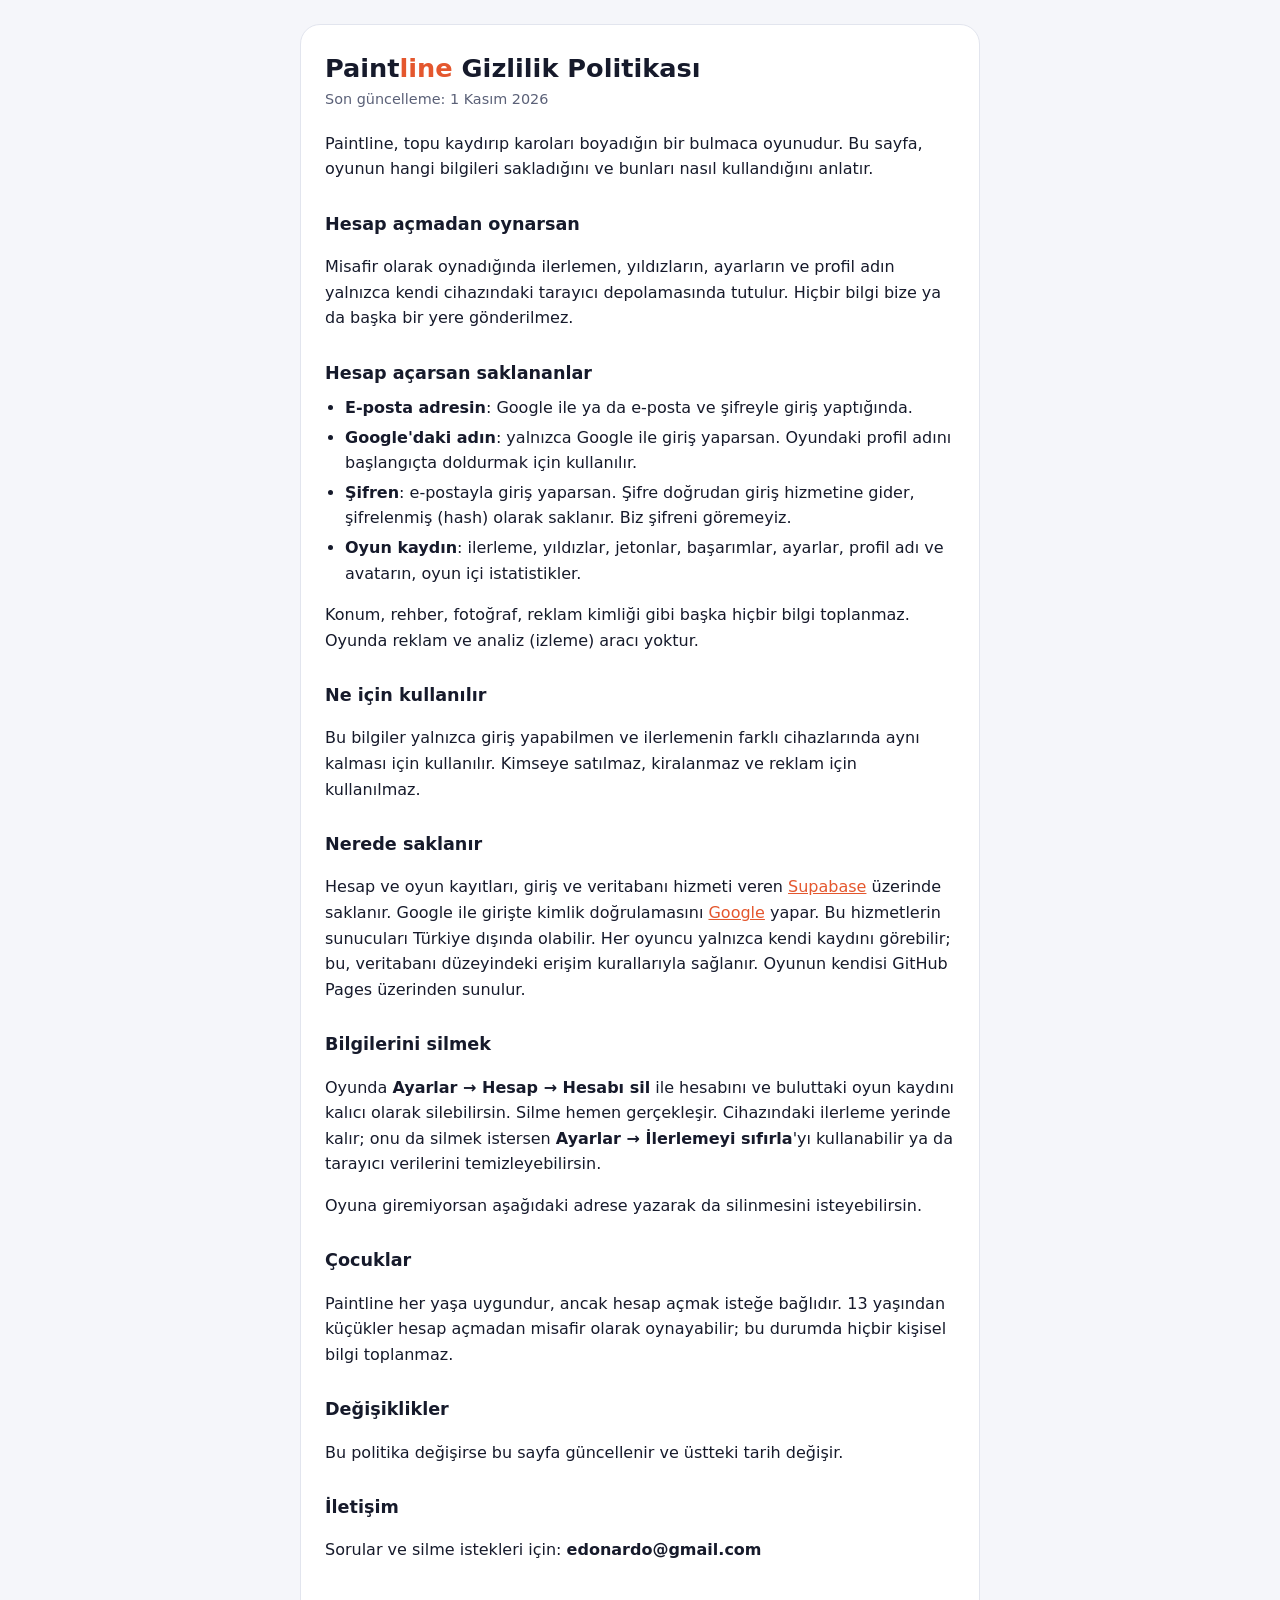
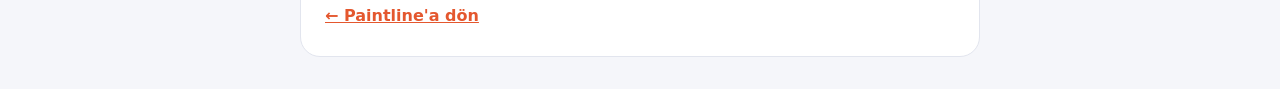
==== gizlilik.html @ ef6d8a7d "Gizlilik politikası" ====
<!doctype html>
<html lang="tr">
<head>
<meta charset="utf-8">
<meta name="viewport" content="width=device-width, initial-scale=1, viewport-fit=cover">
<title>Paintline Gizlilik Politikası</title>
<link rel="icon" type="image/png" href="icons/icon-192.png">
<style>
  :root { --bg: #F5F6FA; --card: #FFFFFF; --ink: #161A2B; --muted: #5B6178; --line: #E2E5EE; --accent: #E4572E; color-scheme: light; }
  @media (prefers-color-scheme: dark) { :root { --bg: #0A0C15; --card: #151A2D; --ink: #ECEEF7; --muted: #9AA0BA; --line: #262C45; --accent: #FF8A5B; color-scheme: dark; } }
  html { background: var(--bg); }
  body { margin: 0; background: var(--bg); color: var(--ink); font: 16px/1.6 system-ui, -apple-system, "Segoe UI", Roboto, sans-serif;
    padding-block: max(24px, env(safe-area-inset-top, 0px)) max(32px, env(safe-area-inset-bottom, 0px));
    padding-left: max(16px, env(safe-area-inset-left, 0px)); padding-right: max(16px, env(safe-area-inset-right, 0px)); }
  main { max-width: 680px; margin: 0 auto; background: var(--card); border: 1px solid var(--line); border-radius: 20px; padding: 28px 24px; box-sizing: border-box; }
  h1 { margin: 0 0 4px; font-size: 1.6rem; line-height: 1.2; text-wrap: balance; }
  h1 span { color: var(--accent); }
  .date { margin: 0 0 20px; color: var(--muted); font-size: .9rem; }
  h2 { margin: 28px 0 8px; font-size: 1.1rem; }
  p, li { color: var(--ink); }
  ul { padding-left: 20px; margin: 8px 0; }
  li { margin: 4px 0; }
  .muted { color: var(--muted); }
  a { color: var(--accent); }
  .back { display: inline-block; margin-top: 24px; font-weight: 600; }
</style>
</head>
<body>
<main>
  <h1>Paint<span>line</span> Gizlilik Politikası</h1>
  <p class="date">Son güncelleme: 1 Kasım 2026</p>

  <p>Paintline, topu kaydırıp karoları boyadığın bir bulmaca oyunudur. Bu sayfa, oyunun hangi bilgileri sakladığını ve bunları nasıl kullandığını anlatır.</p>

  <h2>Hesap açmadan oynarsan</h2>
  <p>Misafir olarak oynadığında ilerlemen, yıldızların, ayarların ve profil adın yalnızca kendi cihazındaki tarayıcı depolamasında tutulur. Hiçbir bilgi bize ya da başka bir yere gönderilmez.</p>

  <h2>Hesap açarsan saklananlar</h2>
  <ul>
    <li><b>E-posta adresin</b>: Google ile ya da e-posta ve şifreyle giriş yaptığında.</li>
    <li><b>Google'daki adın</b>: yalnızca Google ile giriş yaparsan. Oyundaki profil adını başlangıçta doldurmak için kullanılır.</li>
    <li><b>Şifren</b>: e-postayla giriş yaparsan. Şifre doğrudan giriş hizmetine gider, şifrelenmiş (hash) olarak saklanır. Biz şifreni göremeyiz.</li>
    <li><b>Oyun kaydın</b>: ilerleme, yıldızlar, jetonlar, başarımlar, ayarlar, profil adı ve avatarın, oyun içi istatistikler.</li>
  </ul>
  <p>Konum, rehber, fotoğraf, reklam kimliği gibi başka hiçbir bilgi toplanmaz. Oyunda reklam ve analiz (izleme) aracı yoktur.</p>

  <h2>Ne için kullanılır</h2>
  <p>Bu bilgiler yalnızca giriş yapabilmen ve ilerlemenin farklı cihazlarında aynı kalması için kullanılır. Kimseye satılmaz, kiralanmaz ve reklam için kullanılmaz.</p>

  <h2>Nerede saklanır</h2>
  <p>Hesap ve oyun kayıtları, giriş ve veritabanı hizmeti veren <a href="https://supabase.com/privacy" rel="noopener">Supabase</a> üzerinde saklanır. Google ile girişte kimlik doğrulamasını <a href="https://policies.google.com/privacy" rel="noopener">Google</a> yapar. Bu hizmetlerin sunucuları Türkiye dışında olabilir. Her oyuncu yalnızca kendi kaydını görebilir; bu, veritabanı düzeyindeki erişim kurallarıyla sağlanır. Oyunun kendisi GitHub Pages üzerinden sunulur.</p>

  <h2>Bilgilerini silmek</h2>
  <p>Oyunda <b>Ayarlar → Hesap → Hesabı sil</b> ile hesabını ve buluttaki oyun kaydını kalıcı olarak silebilirsin. Silme hemen gerçekleşir. Cihazındaki ilerleme yerinde kalır; onu da silmek istersen <b>Ayarlar → İlerlemeyi sıfırla</b>'yı kullanabilir ya da tarayıcı verilerini temizleyebilirsin.</p>
  <p>Oyuna giremiyorsan aşağıdaki adrese yazarak da silinmesini isteyebilirsin.</p>

  <h2>Çocuklar</h2>
  <p>Paintline her yaşa uygundur, ancak hesap açmak isteğe bağlıdır. 13 yaşından küçükler hesap açmadan misafir olarak oynayabilir; bu durumda hiçbir kişisel bilgi toplanmaz.</p>

  <h2>Değişiklikler</h2>
  <p>Bu politika değişirse bu sayfa güncellenir ve üstteki tarih değişir.</p>

  <h2>İletişim</h2>
  <p>Sorular ve silme istekleri için: <b>edonardo@gmail.com</b></p>

  <a class="back" href="./">← Paintline'a dön</a>
</main>
</body>
</html>
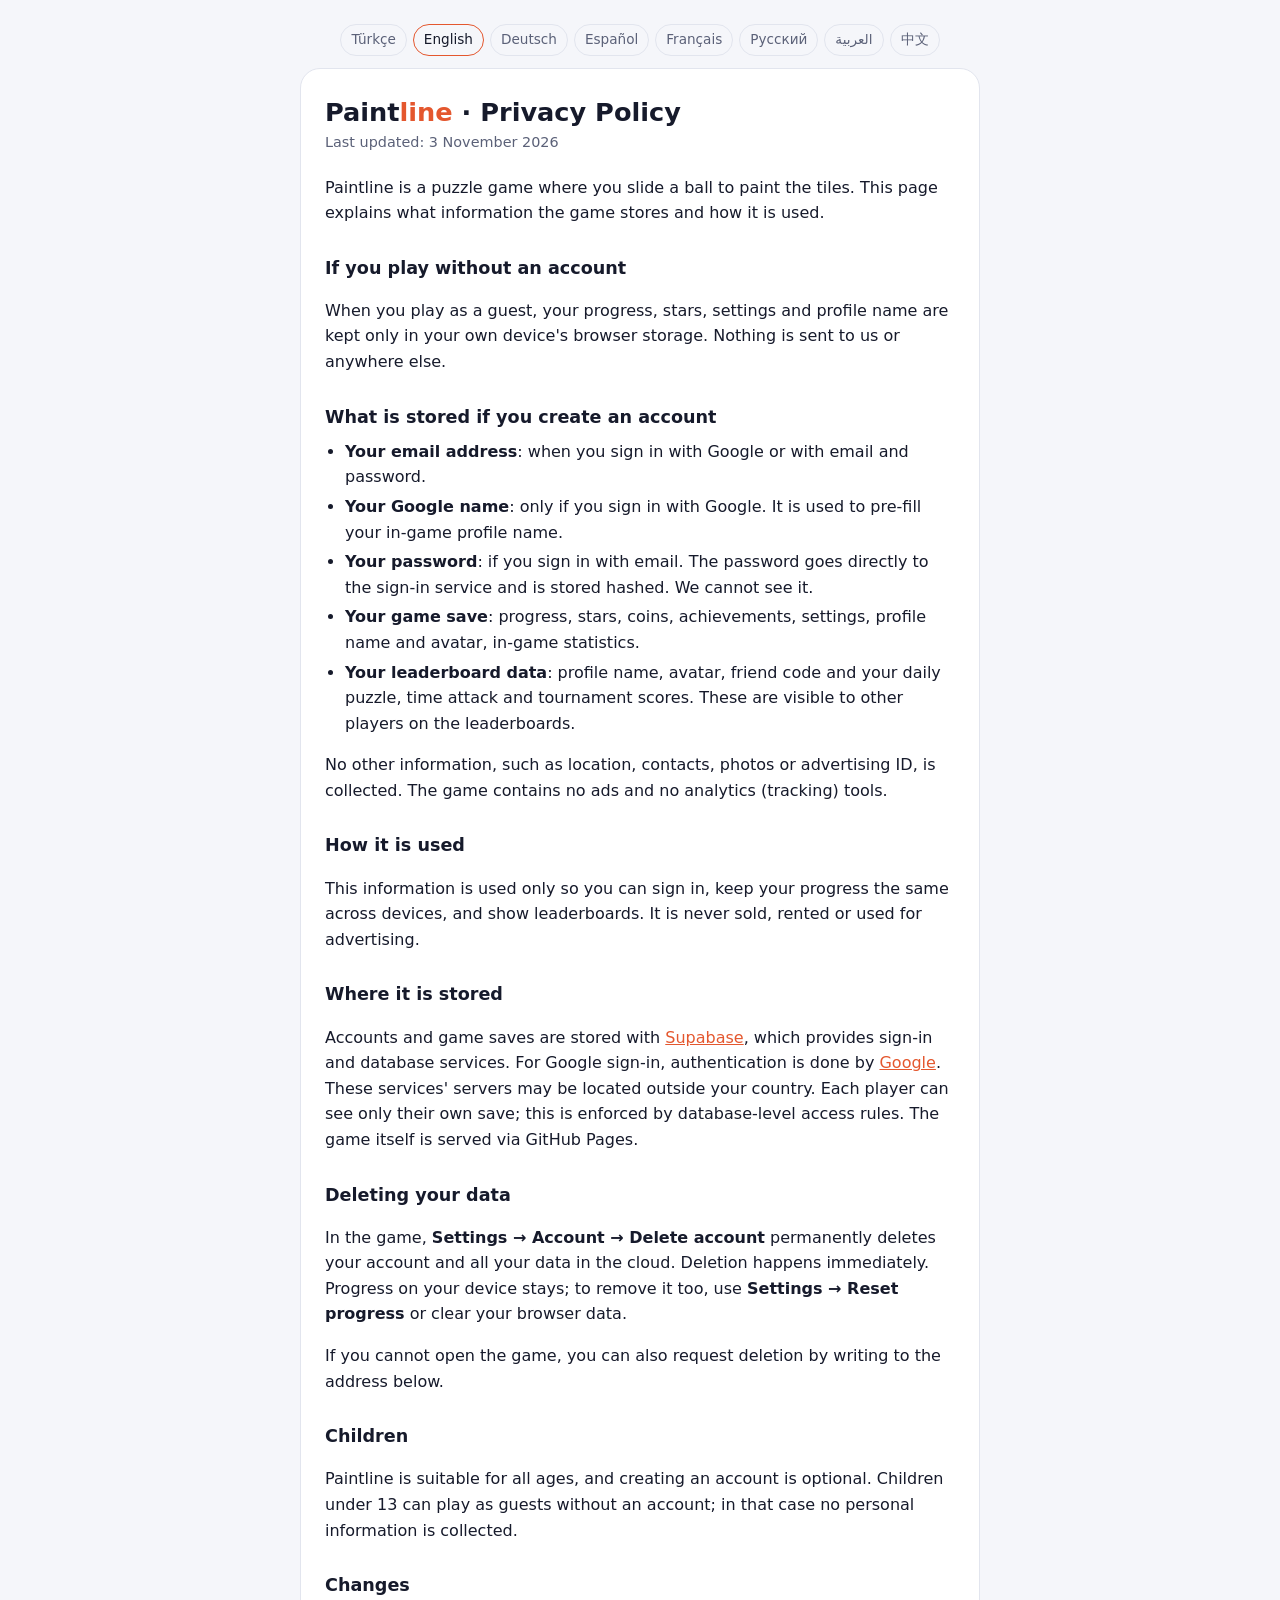
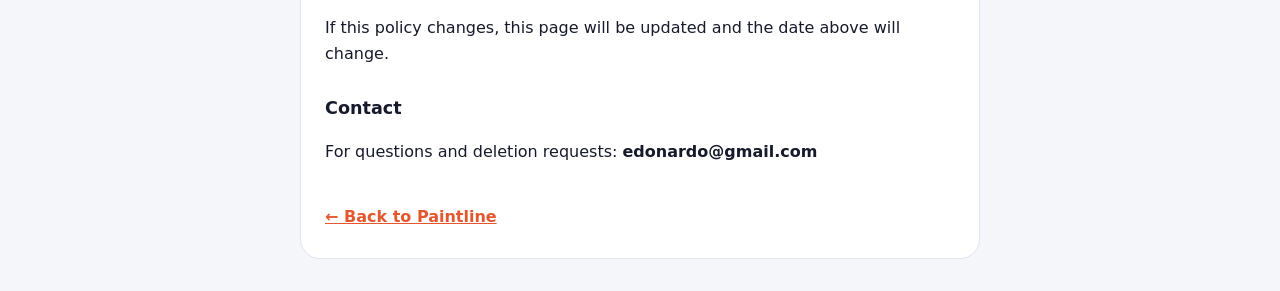
==== commit a6ed4dff: "Gizlilik ve destek sayfaları 8 dilde" ====
--- a/gizlilik.html
+++ b/gizlilik.html
@@ -1,69 +1,59 @@
 <!doctype html>
-<html lang="tr">
+<html lang="en">
 <head>
 <meta charset="utf-8">
 <meta name="viewport" content="width=device-width, initial-scale=1, viewport-fit=cover">
-<title>Paintline Gizlilik Politikası</title>
+<title>Paintline · Privacy</title>
 <link rel="icon" type="image/png" href="icons/icon-192.png">
 <style>
   :root { --bg: #F5F6FA; --card: #FFFFFF; --ink: #161A2B; --muted: #5B6178; --line: #E2E5EE; --accent: #E4572E; color-scheme: light; }
   @media (prefers-color-scheme: dark) { :root { --bg: #0A0C15; --card: #151A2D; --ink: #ECEEF7; --muted: #9AA0BA; --line: #262C45; --accent: #FF8A5B; color-scheme: dark; } }
   html { background: var(--bg); }
-  body { margin: 0; background: var(--bg); color: var(--ink); font: 16px/1.6 system-ui, -apple-system, "Segoe UI", Roboto, sans-serif;
+  body { margin: 0; background: var(--bg); color: var(--ink); font: 16px/1.6 system-ui, -apple-system, "Segoe UI", Roboto, "Microsoft YaHei", sans-serif;
     padding-block: max(24px, env(safe-area-inset-top, 0px)) max(32px, env(safe-area-inset-bottom, 0px));
     padding-left: max(16px, env(safe-area-inset-left, 0px)); padding-right: max(16px, env(safe-area-inset-right, 0px)); }
   main { max-width: 680px; margin: 0 auto; background: var(--card); border: 1px solid var(--line); border-radius: 20px; padding: 28px 24px; box-sizing: border-box; }
+  nav { max-width: 680px; margin: 0 auto 12px; display: flex; flex-wrap: wrap; gap: 6px; justify-content: center; }
+  nav a { padding: 4px 10px; border-radius: 999px; border: 1px solid var(--line); color: var(--muted); text-decoration: none; font-size: .85rem; }
+  nav a[aria-current] { color: var(--ink); border-color: var(--accent); }
+  section[lang] { display: none; } section.on { display: block; }
   h1 { margin: 0 0 4px; font-size: 1.6rem; line-height: 1.2; text-wrap: balance; }
   h1 span { color: var(--accent); }
   .date { margin: 0 0 20px; color: var(--muted); font-size: .9rem; }
   h2 { margin: 28px 0 8px; font-size: 1.1rem; }
-  p, li { color: var(--ink); }
-  ul { padding-left: 20px; margin: 8px 0; }
+  ul { padding-inline-start: 20px; margin: 8px 0; }
   li { margin: 4px 0; }
-  .muted { color: var(--muted); }
   a { color: var(--accent); }
+  .mail { font-weight: 700; }
   .back { display: inline-block; margin-top: 24px; font-weight: 600; }
 </style>
 </head>
 <body>
+<nav><a href="gizlilik.html?lang=tr" hreflang="tr" lang="tr">Türkçe</a><a href="gizlilik.html?lang=en" hreflang="en" lang="en">English</a><a href="gizlilik.html?lang=de" hreflang="de" lang="de">Deutsch</a><a href="gizlilik.html?lang=es" hreflang="es" lang="es">Español</a><a href="gizlilik.html?lang=fr" hreflang="fr" lang="fr">Français</a><a href="gizlilik.html?lang=ru" hreflang="ru" lang="ru">Русский</a><a href="gizlilik.html?lang=ar" hreflang="ar" lang="ar">العربية</a><a href="gizlilik.html?lang=zh" hreflang="zh" lang="zh">中文</a></nav>
 <main>
-  <h1>Paint<span>line</span> Gizlilik Politikası</h1>
-  <p class="date">Son güncelleme: 1 Kasım 2026</p>
-
-  <p>Paintline, topu kaydırıp karoları boyadığın bir bulmaca oyunudur. Bu sayfa, oyunun hangi bilgileri sakladığını ve bunları nasıl kullandığını anlatır.</p>
-
-  <h2>Hesap açmadan oynarsan</h2>
-  <p>Misafir olarak oynadığında ilerlemen, yıldızların, ayarların ve profil adın yalnızca kendi cihazındaki tarayıcı depolamasında tutulur. Hiçbir bilgi bize ya da başka bir yere gönderilmez.</p>
-
-  <h2>Hesap açarsan saklananlar</h2>
-  <ul>
-    <li><b>E-posta adresin</b>: Google ile ya da e-posta ve şifreyle giriş yaptığında.</li>
-    <li><b>Google'daki adın</b>: yalnızca Google ile giriş yaparsan. Oyundaki profil adını başlangıçta doldurmak için kullanılır.</li>
-    <li><b>Şifren</b>: e-postayla giriş yaparsan. Şifre doğrudan giriş hizmetine gider, şifrelenmiş (hash) olarak saklanır. Biz şifreni göremeyiz.</li>
-    <li><b>Oyun kaydın</b>: ilerleme, yıldızlar, jetonlar, başarımlar, ayarlar, profil adı ve avatarın, oyun içi istatistikler.</li>
-  </ul>
-  <p>Konum, rehber, fotoğraf, reklam kimliği gibi başka hiçbir bilgi toplanmaz. Oyunda reklam ve analiz (izleme) aracı yoktur.</p>
-
-  <h2>Ne için kullanılır</h2>
-  <p>Bu bilgiler yalnızca giriş yapabilmen ve ilerlemenin farklı cihazlarında aynı kalması için kullanılır. Kimseye satılmaz, kiralanmaz ve reklam için kullanılmaz.</p>
-
-  <h2>Nerede saklanır</h2>
-  <p>Hesap ve oyun kayıtları, giriş ve veritabanı hizmeti veren <a href="https://supabase.com/privacy" rel="noopener">Supabase</a> üzerinde saklanır. Google ile girişte kimlik doğrulamasını <a href="https://policies.google.com/privacy" rel="noopener">Google</a> yapar. Bu hizmetlerin sunucuları Türkiye dışında olabilir. Her oyuncu yalnızca kendi kaydını görebilir; bu, veritabanı düzeyindeki erişim kurallarıyla sağlanır. Oyunun kendisi GitHub Pages üzerinden sunulur.</p>
-
-  <h2>Bilgilerini silmek</h2>
-  <p>Oyunda <b>Ayarlar → Hesap → Hesabı sil</b> ile hesabını ve buluttaki oyun kaydını kalıcı olarak silebilirsin. Silme hemen gerçekleşir. Cihazındaki ilerleme yerinde kalır; onu da silmek istersen <b>Ayarlar → İlerlemeyi sıfırla</b>'yı kullanabilir ya da tarayıcı verilerini temizleyebilirsin.</p>
-  <p>Oyuna giremiyorsan aşağıdaki adrese yazarak da silinmesini isteyebilirsin.</p>
-
-  <h2>Çocuklar</h2>
-  <p>Paintline her yaşa uygundur, ancak hesap açmak isteğe bağlıdır. 13 yaşından küçükler hesap açmadan misafir olarak oynayabilir; bu durumda hiçbir kişisel bilgi toplanmaz.</p>
-
-  <h2>Değişiklikler</h2>
-  <p>Bu politika değişirse bu sayfa güncellenir ve üstteki tarih değişir.</p>
-
-  <h2>İletişim</h2>
-  <p>Sorular ve silme istekleri için: <b>edonardo@gmail.com</b></p>
-
-  <a class="back" href="./">← Paintline'a dön</a>
+<section lang="tr"><h1 data-t="Gizlilik Politikası">Paint<span>line</span> · Gizlilik Politikası</h1><p class="date">Son güncelleme: 3 Kasım 2026</p><p>Paintline, topu kaydırıp karoları boyadığın bir bulmaca oyunudur. Bu sayfa, oyunun hangi bilgileri sakladığını ve bunları nasıl kullandığını anlatır.</p><h2>Hesap açmadan oynarsan</h2><p>Misafir olarak oynadığında ilerlemen, yıldızların, ayarların ve profil adın yalnızca kendi cihazındaki tarayıcı depolamasında tutulur. Hiçbir bilgi bize ya da başka bir yere gönderilmez.</p><h2>Hesap açarsan saklananlar</h2><ul><li><b>E-posta adresin</b>: Google ile ya da e-posta ve şifreyle giriş yaptığında.</li><li><b>Google'daki adın</b>: yalnızca Google ile giriş yaparsan. Oyundaki profil adını başlangıçta doldurmak için kullanılır.</li><li><b>Şifren</b>: e-postayla giriş yaparsan. Şifre doğrudan giriş hizmetine gider, şifrelenmiş (hash) olarak saklanır. Biz şifreni göremeyiz.</li><li><b>Oyun kaydın</b>: ilerleme, yıldızlar, jetonlar, başarımlar, ayarlar, profil adı ve avatarın, oyun içi istatistikler.</li><li><b>Sıralama bilgilerin</b>: profil adın, avatarın, arkadaş kodun ve günün bulmacası, zamana karşı ve turnuva puanların. Bunlar sıralamada diğer oyunculara görünür.</li></ul><p>Konum, rehber, fotoğraf, reklam kimliği gibi başka hiçbir bilgi toplanmaz. Oyunda reklam ve analiz (izleme) aracı yoktur.</p><h2>Ne için kullanılır</h2><p>Bu bilgiler yalnızca giriş yapabilmen, ilerlemenin farklı cihazlarında aynı kalması ve sıralamalar için kullanılır. Kimseye satılmaz, kiralanmaz ve reklam için kullanılmaz.</p><h2>Nerede saklanır</h2><p>Hesap ve oyun kayıtları, giriş ve veritabanı hizmeti veren <a href="https://supabase.com/privacy" rel="noopener">Supabase</a> üzerinde saklanır. Google ile girişte kimlik doğrulamasını <a href="https://policies.google.com/privacy" rel="noopener">Google</a> yapar. Bu hizmetlerin sunucuları Türkiye dışında olabilir. Her oyuncu yalnızca kendi kaydını görebilir; bu, veritabanı düzeyindeki erişim kurallarıyla sağlanır. Oyunun kendisi GitHub Pages üzerinden sunulur.</p><h2>Bilgilerini silmek</h2><p>Oyunda <b>Ayarlar → Hesap → Hesabı sil</b> ile hesabını ve buluttaki bütün kayıtlarını kalıcı olarak silebilirsin. Silme hemen gerçekleşir. Cihazındaki ilerleme yerinde kalır; onu da silmek istersen <b>Ayarlar → İlerlemeyi sıfırla</b>'yı kullanabilir ya da tarayıcı verilerini temizleyebilirsin.</p><p>Oyuna giremiyorsan aşağıdaki adrese yazarak da silinmesini isteyebilirsin.</p><h2>Çocuklar</h2><p>Paintline her yaşa uygundur, ancak hesap açmak isteğe bağlıdır. 13 yaşından küçükler hesap açmadan misafir olarak oynayabilir; bu durumda hiçbir kişisel bilgi toplanmaz.</p><h2>Değişiklikler</h2><p>Bu politika değişirse bu sayfa güncellenir ve üstteki tarih değişir.</p><h2>İletişim</h2><p>Sorular ve silme istekleri için: <b>edonardo@gmail.com</b></p><a class="back" href="./">← Paintline'a dön</a></section>
+<section lang="en"><h1 data-t="Privacy Policy">Paint<span>line</span> · Privacy Policy</h1><p class="date">Last updated: 3 November 2026</p><p>Paintline is a puzzle game where you slide a ball to paint the tiles. This page explains what information the game stores and how it is used.</p><h2>If you play without an account</h2><p>When you play as a guest, your progress, stars, settings and profile name are kept only in your own device's browser storage. Nothing is sent to us or anywhere else.</p><h2>What is stored if you create an account</h2><ul><li><b>Your email address</b>: when you sign in with Google or with email and password.</li><li><b>Your Google name</b>: only if you sign in with Google. It is used to pre-fill your in-game profile name.</li><li><b>Your password</b>: if you sign in with email. The password goes directly to the sign-in service and is stored hashed. We cannot see it.</li><li><b>Your game save</b>: progress, stars, coins, achievements, settings, profile name and avatar, in-game statistics.</li><li><b>Your leaderboard data</b>: profile name, avatar, friend code and your daily puzzle, time attack and tournament scores. These are visible to other players on the leaderboards.</li></ul><p>No other information, such as location, contacts, photos or advertising ID, is collected. The game contains no ads and no analytics (tracking) tools.</p><h2>How it is used</h2><p>This information is used only so you can sign in, keep your progress the same across devices, and show leaderboards. It is never sold, rented or used for advertising.</p><h2>Where it is stored</h2><p>Accounts and game saves are stored with <a href="https://supabase.com/privacy" rel="noopener">Supabase</a>, which provides sign-in and database services. For Google sign-in, authentication is done by <a href="https://policies.google.com/privacy" rel="noopener">Google</a>. These services' servers may be located outside your country. Each player can see only their own save; this is enforced by database-level access rules. The game itself is served via GitHub Pages.</p><h2>Deleting your data</h2><p>In the game, <b>Settings → Account → Delete account</b> permanently deletes your account and all your data in the cloud. Deletion happens immediately. Progress on your device stays; to remove it too, use <b>Settings → Reset progress</b> or clear your browser data.</p><p>If you cannot open the game, you can also request deletion by writing to the address below.</p><h2>Children</h2><p>Paintline is suitable for all ages, and creating an account is optional. Children under 13 can play as guests without an account; in that case no personal information is collected.</p><h2>Changes</h2><p>If this policy changes, this page will be updated and the date above will change.</p><h2>Contact</h2><p>For questions and deletion requests: <b>edonardo@gmail.com</b></p><a class="back" href="./">← Back to Paintline</a></section>
+<section lang="de"><h1 data-t="Datenschutzerklärung">Paint<span>line</span> · Datenschutzerklärung</h1><p class="date">Zuletzt aktualisiert: 3. November 2026</p><p>Paintline ist ein Rätselspiel, in dem du eine Kugel schiebst, um die Felder zu bemalen. Diese Seite erklärt, welche Daten das Spiel speichert und wie sie verwendet werden.</p><h2>Wenn du ohne Konto spielst</h2><p>Als Gast werden dein Fortschritt, deine Sterne, Einstellungen und dein Profilname nur im Browserspeicher deines eigenen Geräts gespeichert. Es wird nichts an uns oder anderswohin gesendet.</p><h2>Was mit einem Konto gespeichert wird</h2><ul><li><b>Deine E-Mail-Adresse</b>: wenn du dich mit Google oder mit E-Mail und Passwort anmeldest.</li><li><b>Dein Google-Name</b>: nur bei der Anmeldung mit Google. Er füllt anfangs deinen Profilnamen im Spiel aus.</li><li><b>Dein Passwort</b>: bei der Anmeldung per E-Mail. Das Passwort geht direkt an den Anmeldedienst und wird gehasht gespeichert. Wir können es nicht sehen.</li><li><b>Dein Spielstand</b>: Fortschritt, Sterne, Münzen, Erfolge, Einstellungen, Profilname und Avatar, Spielstatistiken.</li><li><b>Deine Ranglistendaten</b>: Profilname, Avatar, Freundescode und deine Punkte im Tagesrätsel, im Zeitrennen und im Turnier. Diese sind für andere Spieler in den Ranglisten sichtbar.</li></ul><p>Es werden keine weiteren Daten wie Standort, Kontakte, Fotos oder Werbe-ID erhoben. Das Spiel enthält keine Werbung und keine Analyse- (Tracking-) Werkzeuge.</p><h2>Wofür sie verwendet werden</h2><p>Diese Daten dienen nur dazu, dass du dich anmelden kannst, dein Fortschritt auf allen Geräten gleich bleibt und Ranglisten angezeigt werden. Sie werden nicht verkauft, vermietet oder für Werbung genutzt.</p><h2>Wo sie gespeichert werden</h2><p>Konten und Spielstände werden bei <a href="https://supabase.com/privacy" rel="noopener">Supabase</a> gespeichert, das Anmelde- und Datenbankdienste bereitstellt. Bei der Google-Anmeldung übernimmt <a href="https://policies.google.com/privacy" rel="noopener">Google</a> die Authentifizierung. Die Server dieser Dienste können sich außerhalb deines Landes befinden. Jeder Spieler sieht nur seinen eigenen Spielstand; das wird durch Zugriffsregeln in der Datenbank sichergestellt. Das Spiel selbst wird über GitHub Pages bereitgestellt.</p><h2>Deine Daten löschen</h2><p>Im Spiel löschst du mit <b>Einstellungen → Konto → Konto löschen</b> dein Konto und alle deine Daten in der Cloud dauerhaft. Die Löschung erfolgt sofort. Der Fortschritt auf deinem Gerät bleibt erhalten; um auch ihn zu entfernen, nutze <b>Einstellungen → Fortschritt zurücksetzen</b> oder lösche deine Browserdaten.</p><p>Wenn du das Spiel nicht öffnen kannst, kannst du die Löschung auch per E-Mail an die Adresse unten beantragen.</p><h2>Kinder</h2><p>Paintline ist für alle Altersgruppen geeignet, ein Konto ist freiwillig. Kinder unter 13 Jahren können ohne Konto als Gast spielen; dann werden keine personenbezogenen Daten erhoben.</p><h2>Änderungen</h2><p>Wenn sich diese Erklärung ändert, wird diese Seite aktualisiert und das Datum oben geändert.</p><h2>Kontakt</h2><p>Für Fragen und Löschanfragen: <b>edonardo@gmail.com</b></p><a class="back" href="./">← Zurück zu Paintline</a></section>
+<section lang="es"><h1 data-t="Política de privacidad">Paint<span>line</span> · Política de privacidad</h1><p class="date">Última actualización: 3 de noviembre de 2026</p><p>Paintline es un juego de puzles en el que deslizas una bola para pintar las casillas. Esta página explica qué información guarda el juego y cómo se usa.</p><h2>Si juegas sin cuenta</h2><p>Cuando juegas como invitado, tu progreso, estrellas, ajustes y nombre de perfil se guardan solo en el almacenamiento del navegador de tu propio dispositivo. No se envía nada a nosotros ni a ningún otro lugar.</p><h2>Qué se guarda si creas una cuenta</h2><ul><li><b>Tu correo electrónico</b>: al iniciar sesión con Google o con correo y contraseña.</li><li><b>Tu nombre de Google</b>: solo si inicias sesión con Google. Se usa para rellenar al principio tu nombre de perfil en el juego.</li><li><b>Tu contraseña</b>: si inicias sesión con correo. La contraseña va directamente al servicio de inicio de sesión y se guarda cifrada (hash). No podemos verla.</li><li><b>Tu partida guardada</b>: progreso, estrellas, monedas, logros, ajustes, nombre de perfil y avatar, estadísticas del juego.</li><li><b>Tus datos de clasificación</b>: nombre de perfil, avatar, código de amigo y tus puntuaciones del puzle diario, contrarreloj y torneo. Son visibles para otros jugadores en las clasificaciones.</li></ul><p>No se recoge ninguna otra información, como ubicación, contactos, fotos o ID de publicidad. El juego no tiene anuncios ni herramientas de análisis (seguimiento).</p><h2>Para qué se usa</h2><p>Esta información se usa solo para que puedas iniciar sesión, mantener tu progreso igual en todos tus dispositivos y mostrar clasificaciones. Nunca se vende, alquila ni se usa para publicidad.</p><h2>Dónde se guarda</h2><p>Las cuentas y partidas se guardan en <a href="https://supabase.com/privacy" rel="noopener">Supabase</a>, que ofrece servicios de inicio de sesión y base de datos. Con el inicio de sesión de Google, la autenticación la realiza <a href="https://policies.google.com/privacy" rel="noopener">Google</a>. Los servidores de estos servicios pueden estar fuera de tu país. Cada jugador solo puede ver su propia partida; esto se garantiza con reglas de acceso en la base de datos. El juego se sirve a través de GitHub Pages.</p><h2>Eliminar tus datos</h2><p>En el juego, <b>Ajustes → Cuenta → Eliminar cuenta</b> borra de forma permanente tu cuenta y todos tus datos en la nube. La eliminación es inmediata. El progreso en tu dispositivo se mantiene; para borrarlo también, usa <b>Ajustes → Restablecer progreso</b> o borra los datos del navegador.</p><p>Si no puedes abrir el juego, también puedes solicitar la eliminación escribiendo a la dirección de abajo.</p><h2>Niños</h2><p>Paintline es apto para todas las edades y crear una cuenta es opcional. Los menores de 13 años pueden jugar como invitados sin cuenta; en ese caso no se recoge ningún dato personal.</p><h2>Cambios</h2><p>Si esta política cambia, se actualizará esta página y cambiará la fecha de arriba.</p><h2>Contacto</h2><p>Para preguntas y solicitudes de eliminación: <b>edonardo@gmail.com</b></p><a class="back" href="./">← Volver a Paintline</a></section>
+<section lang="fr"><h1 data-t="Politique de confidentialité">Paint<span>line</span> · Politique de confidentialité</h1><p class="date">Dernière mise à jour : 3 novembre 2026</p><p>Paintline est un jeu de réflexion où tu fais glisser une bille pour peindre les cases. Cette page explique quelles informations le jeu conserve et comment elles sont utilisées.</p><h2>Si tu joues sans compte</h2><p>En jouant en invité, ta progression, tes étoiles, tes réglages et ton nom de profil sont conservés uniquement dans le stockage du navigateur de ton appareil. Rien n'est envoyé chez nous ni ailleurs.</p><h2>Ce qui est conservé si tu crées un compte</h2><ul><li><b>Ton adresse e-mail</b> : lorsque tu te connectes avec Google ou avec e-mail et mot de passe.</li><li><b>Ton nom Google</b> : seulement si tu te connectes avec Google. Il sert à préremplir ton nom de profil dans le jeu.</li><li><b>Ton mot de passe</b> : si tu te connectes par e-mail. Il est transmis directement au service de connexion et conservé sous forme hachée. Nous ne pouvons pas le voir.</li><li><b>Ta sauvegarde</b> : progression, étoiles, jetons, succès, réglages, nom de profil et avatar, statistiques de jeu.</li><li><b>Tes données de classement</b> : nom de profil, avatar, code ami et tes scores du puzzle du jour, du contre-la-montre et du tournoi. Ils sont visibles par les autres joueurs dans les classements.</li></ul><p>Aucune autre information (localisation, contacts, photos, identifiant publicitaire…) n'est collectée. Le jeu ne contient ni publicité ni outil d'analyse (suivi).</p><h2>À quoi elles servent</h2><p>Ces informations servent uniquement à te connecter, à garder ta progression identique sur tous tes appareils et à afficher les classements. Elles ne sont jamais vendues, louées ni utilisées à des fins publicitaires.</p><h2>Où elles sont conservées</h2><p>Les comptes et sauvegardes sont conservés chez <a href="https://supabase.com/privacy" rel="noopener">Supabase</a>, qui fournit les services de connexion et de base de données. Pour la connexion Google, l'authentification est assurée par <a href="https://policies.google.com/privacy" rel="noopener">Google</a>. Les serveurs de ces services peuvent se trouver hors de ton pays. Chaque joueur ne voit que sa propre sauvegarde, grâce à des règles d'accès au niveau de la base de données. Le jeu est servi via GitHub Pages.</p><h2>Supprimer tes données</h2><p>Dans le jeu, <b>Réglages → Compte → Supprimer le compte</b> supprime définitivement ton compte et toutes tes données dans le cloud. La suppression est immédiate. La progression sur ton appareil reste ; pour l'effacer aussi, utilise <b>Réglages → Réinitialiser la progression</b> ou efface les données du navigateur.</p><p>Si tu ne peux pas ouvrir le jeu, tu peux aussi demander la suppression en écrivant à l'adresse ci-dessous.</p><h2>Enfants</h2><p>Paintline convient à tous les âges et la création d'un compte est facultative. Les enfants de moins de 13 ans peuvent jouer en invité sans compte ; aucune donnée personnelle n'est alors collectée.</p><h2>Modifications</h2><p>Si cette politique change, cette page sera mise à jour et la date ci-dessus modifiée.</p><h2>Contact</h2><p>Pour les questions et demandes de suppression : <b>edonardo@gmail.com</b></p><a class="back" href="./">← Retour à Paintline</a></section>
+<section lang="ru"><h1 data-t="Политика конфиденциальности">Paint<span>line</span> · Политика конфиденциальности</h1><p class="date">Последнее обновление: 3 ноября 2026 г.</p><p>Paintline — это головоломка, в которой ты катишь шарик и раскрашиваешь клетки. На этой странице объясняется, какие данные хранит игра и как они используются.</p><h2>Если играть без аккаунта</h2><p>В гостевом режиме твой прогресс, звёзды, настройки и имя профиля хранятся только в хранилище браузера на твоём устройстве. Ничего не отправляется ни нам, ни куда-либо ещё.</p><h2>Что хранится, если создать аккаунт</h2><ul><li><b>Адрес электронной почты</b>: при входе через Google или по почте и паролю.</li><li><b>Имя в Google</b>: только при входе через Google. Используется, чтобы заполнить имя профиля в игре.</li><li><b>Пароль</b>: при входе по почте. Пароль передаётся напрямую сервису входа и хранится в виде хеша. Мы не можем его увидеть.</li><li><b>Сохранение игры</b>: прогресс, звёзды, монеты, достижения, настройки, имя профиля и аватар, игровая статистика.</li><li><b>Данные рейтинга</b>: имя профиля, аватар, код друга и твои очки в головоломке дня, игре на время и турнире. Они видны другим игрокам в рейтингах.</li></ul><p>Никакие другие данные (местоположение, контакты, фото, рекламный идентификатор) не собираются. В игре нет рекламы и инструментов аналитики (отслеживания).</p><h2>Для чего они используются</h2><p>Эти данные нужны только для входа, чтобы прогресс был одинаковым на всех устройствах, и для рейтингов. Они не продаются, не сдаются в аренду и не используются для рекламы.</p><h2>Где они хранятся</h2><p>Аккаунты и сохранения хранятся в <a href="https://supabase.com/privacy" rel="noopener">Supabase</a> — сервисе входа и базы данных. При входе через Google аутентификацию выполняет <a href="https://policies.google.com/privacy" rel="noopener">Google</a>. Серверы этих сервисов могут находиться за пределами твоей страны. Каждый игрок видит только своё сохранение; это обеспечивается правилами доступа на уровне базы данных. Сама игра размещена на GitHub Pages.</p><h2>Удаление данных</h2><p>В игре <b>Настройки → Аккаунт → Удалить аккаунт</b> навсегда удаляет аккаунт и все твои данные в облаке. Удаление происходит сразу. Прогресс на устройстве остаётся; чтобы удалить и его, используй <b>Настройки → Сбросить прогресс</b> или очисти данные браузера.</p><p>Если ты не можешь открыть игру, можно запросить удаление, написав на адрес ниже.</p><h2>Дети</h2><p>Paintline подходит для любого возраста, а создавать аккаунт необязательно. Дети младше 13 лет могут играть как гости без аккаунта; в этом случае никакие личные данные не собираются.</p><h2>Изменения</h2><p>Если политика изменится, эта страница будет обновлена, а дата вверху изменится.</p><h2>Контакты</h2><p>Вопросы и запросы на удаление: <b>edonardo@gmail.com</b></p><a class="back" href="./">← Назад в Paintline</a></section>
+<section lang="ar" dir="rtl"><h1 data-t="سياسة الخصوصية">Paint<span>line</span> · سياسة الخصوصية</h1><p class="date">آخر تحديث: 3 نوفمبر 2026</p><p>Paintline لعبة ألغاز تمرّر فيها كرة لتلوين المربعات. توضّح هذه الصفحة المعلومات التي تحفظها اللعبة وكيفية استخدامها.</p><h2>إذا لعبت بدون حساب</h2><p>عند اللعب كضيف، يُحفظ تقدّمك ونجومك وإعداداتك واسم ملفك الشخصي في مساحة تخزين المتصفح على جهازك فقط. لا يُرسل أي شيء إلينا أو إلى أي مكان آخر.</p><h2>ما يُحفظ إذا أنشأت حسابًا</h2><ul><li><b>بريدك الإلكتروني</b>: عند تسجيل الدخول عبر Google أو بالبريد وكلمة المرور.</li><li><b>اسمك في Google</b>: فقط إذا سجّلت الدخول عبر Google، ويُستخدم لملء اسم ملفك الشخصي في اللعبة.</li><li><b>كلمة المرور</b>: إذا سجّلت الدخول بالبريد. تُرسل مباشرة إلى خدمة تسجيل الدخول وتُحفظ مشفّرة (hash). لا يمكننا رؤيتها.</li><li><b>حفظ اللعبة</b>: التقدّم والنجوم والعملات والإنجازات والإعدادات واسم الملف الشخصي والصورة الرمزية وإحصاءات اللعب.</li><li><b>بيانات لوحة الصدارة</b>: اسم الملف الشخصي والصورة الرمزية ورمز الصديق ونقاطك في لغز اليوم وسباق الوقت والبطولة. تظهر للاعبين الآخرين في لوحات الصدارة.</li></ul><p>لا تُجمع أي معلومات أخرى مثل الموقع أو جهات الاتصال أو الصور أو معرّف الإعلانات. لا تحتوي اللعبة على إعلانات ولا على أدوات تحليل (تتبّع).</p><h2>فيمَ تُستخدم</h2><p>تُستخدم هذه المعلومات فقط لتسجيل دخولك، وإبقاء تقدّمك نفسه على جميع أجهزتك، وعرض لوحات الصدارة. لا تُباع ولا تؤجَّر ولا تُستخدم للإعلانات.</p><h2>أين تُحفظ</h2><p>تُحفظ الحسابات وملفات الحفظ لدى <a href="https://supabase.com/privacy" rel="noopener">Supabase</a> الذي يقدّم خدمات تسجيل الدخول وقاعدة البيانات. عند تسجيل الدخول عبر Google يتولّى <a href="https://policies.google.com/privacy" rel="noopener">Google</a> التحقق من الهوية. قد تكون خوادم هذه الخدمات خارج بلدك. لا يرى كل لاعب إلا حفظه الخاص، ويُضمن ذلك بقواعد وصول على مستوى قاعدة البيانات. تُقدَّم اللعبة نفسها عبر GitHub Pages.</p><h2>حذف بياناتك</h2><p>في اللعبة، يحذف <b>الإعدادات ← الحساب ← حذف الحساب</b> حسابك وجميع بياناتك في السحابة نهائيًا وفورًا. يبقى التقدّم على جهازك؛ ولحذفه أيضًا استخدم <b>الإعدادات ← إعادة تعيين التقدم</b> أو امسح بيانات المتصفح.</p><p>إذا لم تتمكّن من فتح اللعبة، يمكنك طلب الحذف بمراسلة العنوان أدناه.</p><h2>الأطفال</h2><p>Paintline مناسبة لجميع الأعمار، وإنشاء الحساب اختياري. يمكن للأطفال دون 13 عامًا اللعب كضيوف بدون حساب، وعندها لا تُجمع أي بيانات شخصية.</p><h2>التغييرات</h2><p>إذا تغيّرت هذه السياسة، ستُحدَّث هذه الصفحة ويتغيّر التاريخ أعلاه.</p><h2>التواصل</h2><p>للأسئلة وطلبات الحذف: <b>edonardo@gmail.com</b></p><a class="back" href="./">→ العودة إلى Paintline</a></section>
+<section lang="zh"><h1 data-t="隐私政策">Paint<span>line</span> · 隐私政策</h1><p class="date">最后更新：2026年11月3日</p><p>Paintline 是一款滑动小球为方格涂色的益智游戏。本页说明游戏会保存哪些信息以及如何使用这些信息。</p><h2>不注册账号游玩</h2><p>以访客身份游玩时，你的进度、星星、设置和个人资料名称只保存在你自己设备的浏览器存储中，不会发送给我们或任何其他地方。</p><h2>注册账号后会保存的信息</h2><ul><li><b>电子邮箱</b>：使用 Google 或邮箱和密码登录时。</li><li><b>Google 名称</b>：仅在使用 Google 登录时，用于预先填写游戏内的个人资料名称。</li><li><b>密码</b>：使用邮箱登录时。密码直接发送给登录服务并以哈希形式保存，我们无法看到。</li><li><b>游戏存档</b>：进度、星星、金币、成就、设置、个人资料名称和头像、游戏统计。</li><li><b>排行榜数据</b>：个人资料名称、头像、好友码，以及每日谜题、限时挑战和锦标赛的分数。这些会在排行榜上对其他玩家可见。</li></ul><p>不会收集位置、通讯录、照片、广告标识符等任何其他信息。游戏中没有广告，也没有分析（追踪）工具。</p><h2>用途</h2><p>这些信息仅用于让你登录、在不同设备间保持相同进度以及显示排行榜。绝不会出售、出租或用于广告。</p><h2>存储位置</h2><p>账号和存档保存在提供登录和数据库服务的 <a href="https://supabase.com/privacy" rel="noopener">Supabase</a>。使用 Google 登录时，由 <a href="https://policies.google.com/privacy" rel="noopener">Google</a> 进行身份验证。这些服务的服务器可能位于你所在国家/地区之外。每位玩家只能看到自己的存档，这由数据库层面的访问规则保证。游戏本身通过 GitHub Pages 提供。</p><h2>删除你的数据</h2><p>在游戏中，<b>设置 → 账号 → 删除账号</b> 会立即永久删除你的账号以及云端的所有数据。设备上的进度会保留；如需一并删除，请使用 <b>设置 → 重置进度</b> 或清除浏览器数据。</p><p>如果无法打开游戏，也可以发邮件到下方地址申请删除。</p><h2>儿童</h2><p>Paintline 适合所有年龄段，注册账号是可选的。13 岁以下儿童可以不注册、以访客身份游玩，此时不会收集任何个人信息。</p><h2>变更</h2><p>如果本政策发生变更，本页面会更新，上方日期也会随之更改。</p><h2>联系方式</h2><p>问题和删除请求请联系：<b>edonardo@gmail.com</b></p><a class="back" href="./">← 返回 Paintline</a></section>
 </main>
+<script>
+// Dil: ?lang= → oyunun kaydındaki dil (aynı adres) → cihaz dili → en
+(function () {
+  const L = ["tr", "en", "de", "es", "fr", "ru", "ar", "zh"];
+  let lang = new URLSearchParams(location.search).get('lang');
+  if (!L.includes(lang)) { try { lang = JSON.parse(localStorage.getItem('boyaYolu.v1') || '{}').lang; } catch (e) { lang = null; } }
+  if (!L.includes(lang)) lang = (navigator.languages || [navigator.language]).map(l => String(l).slice(0, 2).toLowerCase()).find(l => L.includes(l));
+  if (!L.includes(lang)) lang = 'en';
+  const s = document.querySelector('section[lang="' + lang + '"]');
+  s.classList.add('on');
+  document.documentElement.lang = lang; document.documentElement.dir = lang === 'ar' ? 'rtl' : 'ltr';
+  document.title = 'Paintline · ' + s.querySelector('h1').dataset.t;
+  document.querySelector('nav a[hreflang="' + lang + '"]').setAttribute('aria-current', 'true');
+})();
+</script>
 </body>
 </html>
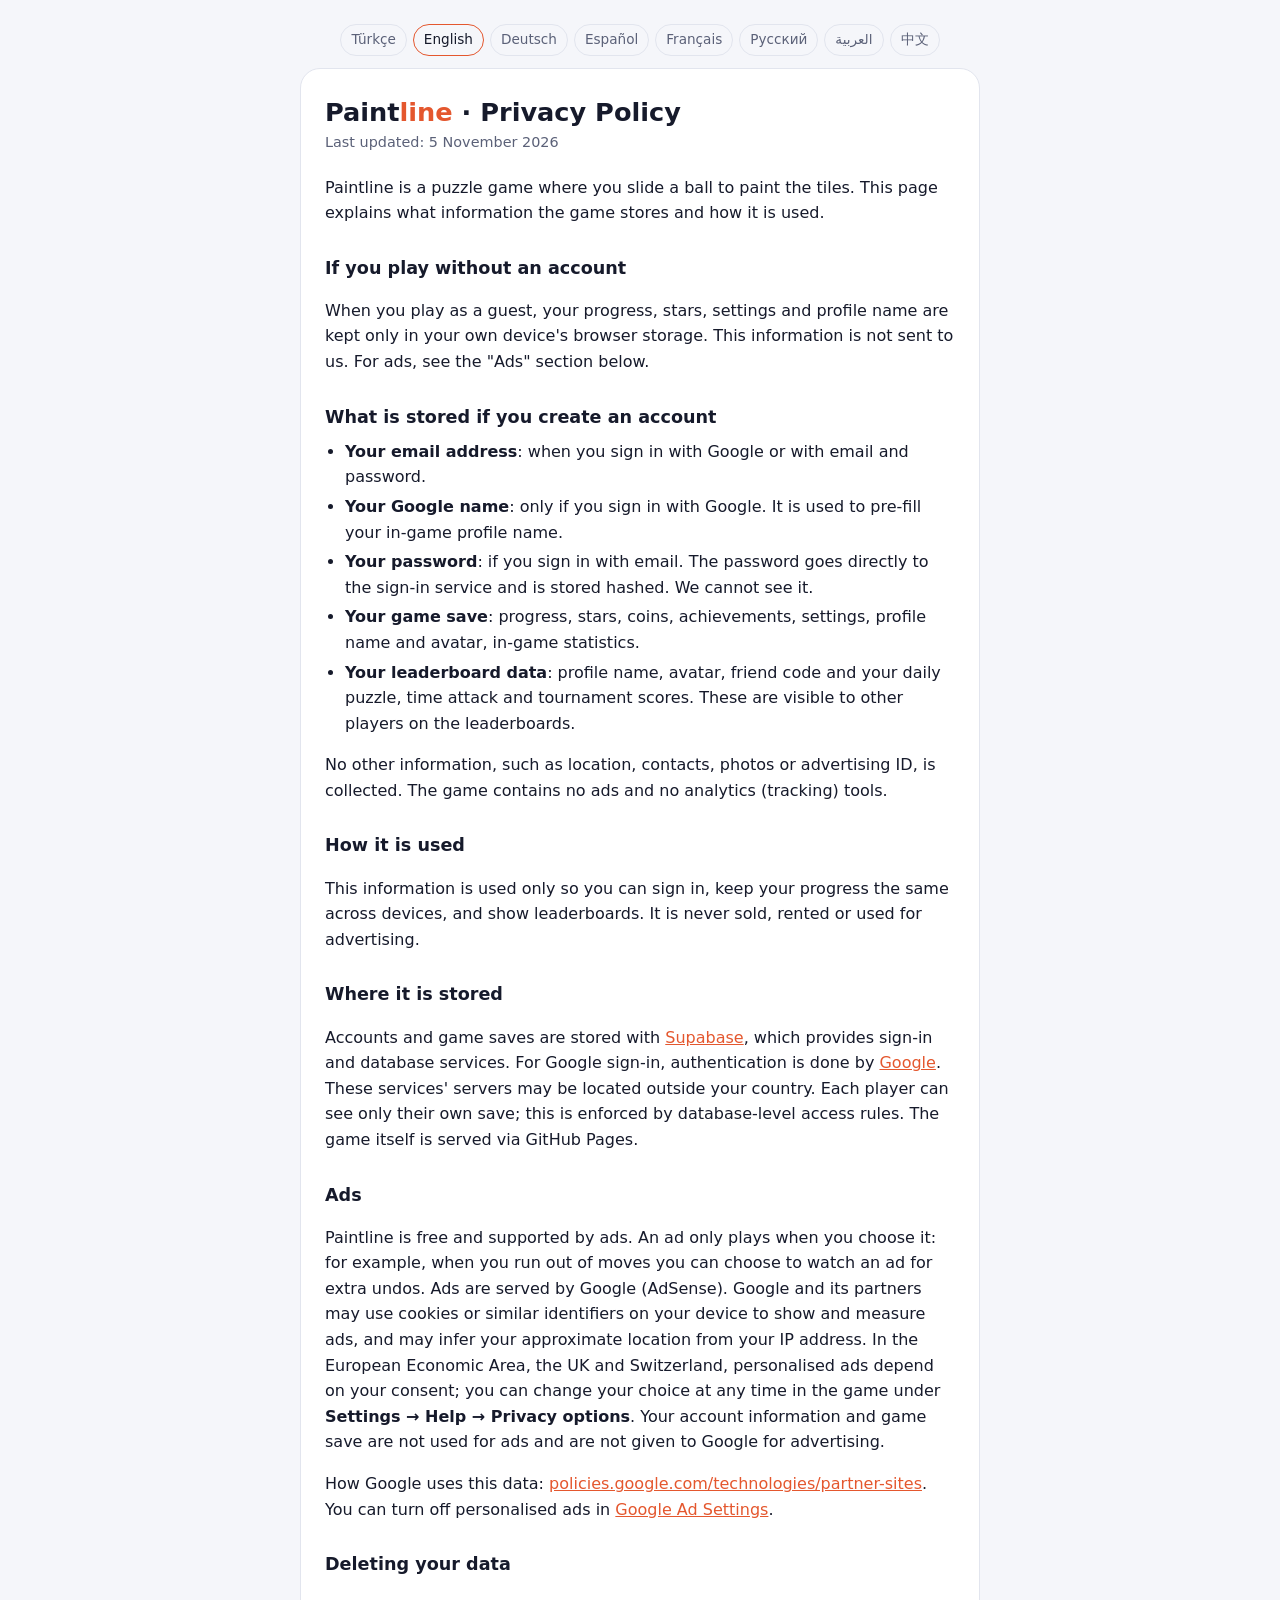
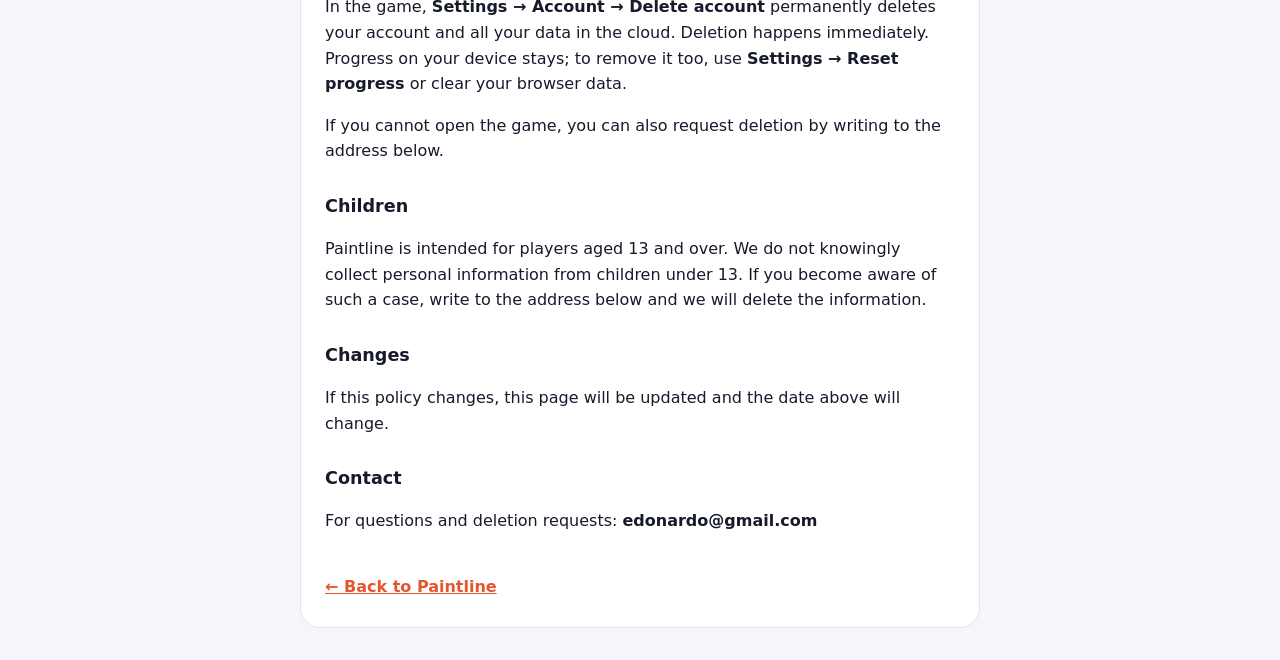
==== commit 6e41b2bf: "Odullu reklam (test modu), gizlilik: reklam bolumu" ====
--- a/gizlilik.html
+++ b/gizlilik.html
@@ -31,14 +31,14 @@
 <body>
 <nav><a href="gizlilik.html?lang=tr" hreflang="tr" lang="tr">Türkçe</a><a href="gizlilik.html?lang=en" hreflang="en" lang="en">English</a><a href="gizlilik.html?lang=de" hreflang="de" lang="de">Deutsch</a><a href="gizlilik.html?lang=es" hreflang="es" lang="es">Español</a><a href="gizlilik.html?lang=fr" hreflang="fr" lang="fr">Français</a><a href="gizlilik.html?lang=ru" hreflang="ru" lang="ru">Русский</a><a href="gizlilik.html?lang=ar" hreflang="ar" lang="ar">العربية</a><a href="gizlilik.html?lang=zh" hreflang="zh" lang="zh">中文</a></nav>
 <main>
-<section lang="tr"><h1 data-t="Gizlilik Politikası">Paint<span>line</span> · Gizlilik Politikası</h1><p class="date">Son güncelleme: 3 Kasım 2026</p><p>Paintline, topu kaydırıp karoları boyadığın bir bulmaca oyunudur. Bu sayfa, oyunun hangi bilgileri sakladığını ve bunları nasıl kullandığını anlatır.</p><h2>Hesap açmadan oynarsan</h2><p>Misafir olarak oynadığında ilerlemen, yıldızların, ayarların ve profil adın yalnızca kendi cihazındaki tarayıcı depolamasında tutulur. Hiçbir bilgi bize ya da başka bir yere gönderilmez.</p><h2>Hesap açarsan saklananlar</h2><ul><li><b>E-posta adresin</b>: Google ile ya da e-posta ve şifreyle giriş yaptığında.</li><li><b>Google'daki adın</b>: yalnızca Google ile giriş yaparsan. Oyundaki profil adını başlangıçta doldurmak için kullanılır.</li><li><b>Şifren</b>: e-postayla giriş yaparsan. Şifre doğrudan giriş hizmetine gider, şifrelenmiş (hash) olarak saklanır. Biz şifreni göremeyiz.</li><li><b>Oyun kaydın</b>: ilerleme, yıldızlar, jetonlar, başarımlar, ayarlar, profil adı ve avatarın, oyun içi istatistikler.</li><li><b>Sıralama bilgilerin</b>: profil adın, avatarın, arkadaş kodun ve günün bulmacası, zamana karşı ve turnuva puanların. Bunlar sıralamada diğer oyunculara görünür.</li></ul><p>Konum, rehber, fotoğraf, reklam kimliği gibi başka hiçbir bilgi toplanmaz. Oyunda reklam ve analiz (izleme) aracı yoktur.</p><h2>Ne için kullanılır</h2><p>Bu bilgiler yalnızca giriş yapabilmen, ilerlemenin farklı cihazlarında aynı kalması ve sıralamalar için kullanılır. Kimseye satılmaz, kiralanmaz ve reklam için kullanılmaz.</p><h2>Nerede saklanır</h2><p>Hesap ve oyun kayıtları, giriş ve veritabanı hizmeti veren <a href="https://supabase.com/privacy" rel="noopener">Supabase</a> üzerinde saklanır. Google ile girişte kimlik doğrulamasını <a href="https://policies.google.com/privacy" rel="noopener">Google</a> yapar. Bu hizmetlerin sunucuları Türkiye dışında olabilir. Her oyuncu yalnızca kendi kaydını görebilir; bu, veritabanı düzeyindeki erişim kurallarıyla sağlanır. Oyunun kendisi GitHub Pages üzerinden sunulur.</p><h2>Bilgilerini silmek</h2><p>Oyunda <b>Ayarlar → Hesap → Hesabı sil</b> ile hesabını ve buluttaki bütün kayıtlarını kalıcı olarak silebilirsin. Silme hemen gerçekleşir. Cihazındaki ilerleme yerinde kalır; onu da silmek istersen <b>Ayarlar → İlerlemeyi sıfırla</b>'yı kullanabilir ya da tarayıcı verilerini temizleyebilirsin.</p><p>Oyuna giremiyorsan aşağıdaki adrese yazarak da silinmesini isteyebilirsin.</p><h2>Çocuklar</h2><p>Paintline her yaşa uygundur, ancak hesap açmak isteğe bağlıdır. 13 yaşından küçükler hesap açmadan misafir olarak oynayabilir; bu durumda hiçbir kişisel bilgi toplanmaz.</p><h2>Değişiklikler</h2><p>Bu politika değişirse bu sayfa güncellenir ve üstteki tarih değişir.</p><h2>İletişim</h2><p>Sorular ve silme istekleri için: <b>edonardo@gmail.com</b></p><a class="back" href="./">← Paintline'a dön</a></section>
-<section lang="en"><h1 data-t="Privacy Policy">Paint<span>line</span> · Privacy Policy</h1><p class="date">Last updated: 3 November 2026</p><p>Paintline is a puzzle game where you slide a ball to paint the tiles. This page explains what information the game stores and how it is used.</p><h2>If you play without an account</h2><p>When you play as a guest, your progress, stars, settings and profile name are kept only in your own device's browser storage. Nothing is sent to us or anywhere else.</p><h2>What is stored if you create an account</h2><ul><li><b>Your email address</b>: when you sign in with Google or with email and password.</li><li><b>Your Google name</b>: only if you sign in with Google. It is used to pre-fill your in-game profile name.</li><li><b>Your password</b>: if you sign in with email. The password goes directly to the sign-in service and is stored hashed. We cannot see it.</li><li><b>Your game save</b>: progress, stars, coins, achievements, settings, profile name and avatar, in-game statistics.</li><li><b>Your leaderboard data</b>: profile name, avatar, friend code and your daily puzzle, time attack and tournament scores. These are visible to other players on the leaderboards.</li></ul><p>No other information, such as location, contacts, photos or advertising ID, is collected. The game contains no ads and no analytics (tracking) tools.</p><h2>How it is used</h2><p>This information is used only so you can sign in, keep your progress the same across devices, and show leaderboards. It is never sold, rented or used for advertising.</p><h2>Where it is stored</h2><p>Accounts and game saves are stored with <a href="https://supabase.com/privacy" rel="noopener">Supabase</a>, which provides sign-in and database services. For Google sign-in, authentication is done by <a href="https://policies.google.com/privacy" rel="noopener">Google</a>. These services' servers may be located outside your country. Each player can see only their own save; this is enforced by database-level access rules. The game itself is served via GitHub Pages.</p><h2>Deleting your data</h2><p>In the game, <b>Settings → Account → Delete account</b> permanently deletes your account and all your data in the cloud. Deletion happens immediately. Progress on your device stays; to remove it too, use <b>Settings → Reset progress</b> or clear your browser data.</p><p>If you cannot open the game, you can also request deletion by writing to the address below.</p><h2>Children</h2><p>Paintline is suitable for all ages, and creating an account is optional. Children under 13 can play as guests without an account; in that case no personal information is collected.</p><h2>Changes</h2><p>If this policy changes, this page will be updated and the date above will change.</p><h2>Contact</h2><p>For questions and deletion requests: <b>edonardo@gmail.com</b></p><a class="back" href="./">← Back to Paintline</a></section>
-<section lang="de"><h1 data-t="Datenschutzerklärung">Paint<span>line</span> · Datenschutzerklärung</h1><p class="date">Zuletzt aktualisiert: 3. November 2026</p><p>Paintline ist ein Rätselspiel, in dem du eine Kugel schiebst, um die Felder zu bemalen. Diese Seite erklärt, welche Daten das Spiel speichert und wie sie verwendet werden.</p><h2>Wenn du ohne Konto spielst</h2><p>Als Gast werden dein Fortschritt, deine Sterne, Einstellungen und dein Profilname nur im Browserspeicher deines eigenen Geräts gespeichert. Es wird nichts an uns oder anderswohin gesendet.</p><h2>Was mit einem Konto gespeichert wird</h2><ul><li><b>Deine E-Mail-Adresse</b>: wenn du dich mit Google oder mit E-Mail und Passwort anmeldest.</li><li><b>Dein Google-Name</b>: nur bei der Anmeldung mit Google. Er füllt anfangs deinen Profilnamen im Spiel aus.</li><li><b>Dein Passwort</b>: bei der Anmeldung per E-Mail. Das Passwort geht direkt an den Anmeldedienst und wird gehasht gespeichert. Wir können es nicht sehen.</li><li><b>Dein Spielstand</b>: Fortschritt, Sterne, Münzen, Erfolge, Einstellungen, Profilname und Avatar, Spielstatistiken.</li><li><b>Deine Ranglistendaten</b>: Profilname, Avatar, Freundescode und deine Punkte im Tagesrätsel, im Zeitrennen und im Turnier. Diese sind für andere Spieler in den Ranglisten sichtbar.</li></ul><p>Es werden keine weiteren Daten wie Standort, Kontakte, Fotos oder Werbe-ID erhoben. Das Spiel enthält keine Werbung und keine Analyse- (Tracking-) Werkzeuge.</p><h2>Wofür sie verwendet werden</h2><p>Diese Daten dienen nur dazu, dass du dich anmelden kannst, dein Fortschritt auf allen Geräten gleich bleibt und Ranglisten angezeigt werden. Sie werden nicht verkauft, vermietet oder für Werbung genutzt.</p><h2>Wo sie gespeichert werden</h2><p>Konten und Spielstände werden bei <a href="https://supabase.com/privacy" rel="noopener">Supabase</a> gespeichert, das Anmelde- und Datenbankdienste bereitstellt. Bei der Google-Anmeldung übernimmt <a href="https://policies.google.com/privacy" rel="noopener">Google</a> die Authentifizierung. Die Server dieser Dienste können sich außerhalb deines Landes befinden. Jeder Spieler sieht nur seinen eigenen Spielstand; das wird durch Zugriffsregeln in der Datenbank sichergestellt. Das Spiel selbst wird über GitHub Pages bereitgestellt.</p><h2>Deine Daten löschen</h2><p>Im Spiel löschst du mit <b>Einstellungen → Konto → Konto löschen</b> dein Konto und alle deine Daten in der Cloud dauerhaft. Die Löschung erfolgt sofort. Der Fortschritt auf deinem Gerät bleibt erhalten; um auch ihn zu entfernen, nutze <b>Einstellungen → Fortschritt zurücksetzen</b> oder lösche deine Browserdaten.</p><p>Wenn du das Spiel nicht öffnen kannst, kannst du die Löschung auch per E-Mail an die Adresse unten beantragen.</p><h2>Kinder</h2><p>Paintline ist für alle Altersgruppen geeignet, ein Konto ist freiwillig. Kinder unter 13 Jahren können ohne Konto als Gast spielen; dann werden keine personenbezogenen Daten erhoben.</p><h2>Änderungen</h2><p>Wenn sich diese Erklärung ändert, wird diese Seite aktualisiert und das Datum oben geändert.</p><h2>Kontakt</h2><p>Für Fragen und Löschanfragen: <b>edonardo@gmail.com</b></p><a class="back" href="./">← Zurück zu Paintline</a></section>
-<section lang="es"><h1 data-t="Política de privacidad">Paint<span>line</span> · Política de privacidad</h1><p class="date">Última actualización: 3 de noviembre de 2026</p><p>Paintline es un juego de puzles en el que deslizas una bola para pintar las casillas. Esta página explica qué información guarda el juego y cómo se usa.</p><h2>Si juegas sin cuenta</h2><p>Cuando juegas como invitado, tu progreso, estrellas, ajustes y nombre de perfil se guardan solo en el almacenamiento del navegador de tu propio dispositivo. No se envía nada a nosotros ni a ningún otro lugar.</p><h2>Qué se guarda si creas una cuenta</h2><ul><li><b>Tu correo electrónico</b>: al iniciar sesión con Google o con correo y contraseña.</li><li><b>Tu nombre de Google</b>: solo si inicias sesión con Google. Se usa para rellenar al principio tu nombre de perfil en el juego.</li><li><b>Tu contraseña</b>: si inicias sesión con correo. La contraseña va directamente al servicio de inicio de sesión y se guarda cifrada (hash). No podemos verla.</li><li><b>Tu partida guardada</b>: progreso, estrellas, monedas, logros, ajustes, nombre de perfil y avatar, estadísticas del juego.</li><li><b>Tus datos de clasificación</b>: nombre de perfil, avatar, código de amigo y tus puntuaciones del puzle diario, contrarreloj y torneo. Son visibles para otros jugadores en las clasificaciones.</li></ul><p>No se recoge ninguna otra información, como ubicación, contactos, fotos o ID de publicidad. El juego no tiene anuncios ni herramientas de análisis (seguimiento).</p><h2>Para qué se usa</h2><p>Esta información se usa solo para que puedas iniciar sesión, mantener tu progreso igual en todos tus dispositivos y mostrar clasificaciones. Nunca se vende, alquila ni se usa para publicidad.</p><h2>Dónde se guarda</h2><p>Las cuentas y partidas se guardan en <a href="https://supabase.com/privacy" rel="noopener">Supabase</a>, que ofrece servicios de inicio de sesión y base de datos. Con el inicio de sesión de Google, la autenticación la realiza <a href="https://policies.google.com/privacy" rel="noopener">Google</a>. Los servidores de estos servicios pueden estar fuera de tu país. Cada jugador solo puede ver su propia partida; esto se garantiza con reglas de acceso en la base de datos. El juego se sirve a través de GitHub Pages.</p><h2>Eliminar tus datos</h2><p>En el juego, <b>Ajustes → Cuenta → Eliminar cuenta</b> borra de forma permanente tu cuenta y todos tus datos en la nube. La eliminación es inmediata. El progreso en tu dispositivo se mantiene; para borrarlo también, usa <b>Ajustes → Restablecer progreso</b> o borra los datos del navegador.</p><p>Si no puedes abrir el juego, también puedes solicitar la eliminación escribiendo a la dirección de abajo.</p><h2>Niños</h2><p>Paintline es apto para todas las edades y crear una cuenta es opcional. Los menores de 13 años pueden jugar como invitados sin cuenta; en ese caso no se recoge ningún dato personal.</p><h2>Cambios</h2><p>Si esta política cambia, se actualizará esta página y cambiará la fecha de arriba.</p><h2>Contacto</h2><p>Para preguntas y solicitudes de eliminación: <b>edonardo@gmail.com</b></p><a class="back" href="./">← Volver a Paintline</a></section>
-<section lang="fr"><h1 data-t="Politique de confidentialité">Paint<span>line</span> · Politique de confidentialité</h1><p class="date">Dernière mise à jour : 3 novembre 2026</p><p>Paintline est un jeu de réflexion où tu fais glisser une bille pour peindre les cases. Cette page explique quelles informations le jeu conserve et comment elles sont utilisées.</p><h2>Si tu joues sans compte</h2><p>En jouant en invité, ta progression, tes étoiles, tes réglages et ton nom de profil sont conservés uniquement dans le stockage du navigateur de ton appareil. Rien n'est envoyé chez nous ni ailleurs.</p><h2>Ce qui est conservé si tu crées un compte</h2><ul><li><b>Ton adresse e-mail</b> : lorsque tu te connectes avec Google ou avec e-mail et mot de passe.</li><li><b>Ton nom Google</b> : seulement si tu te connectes avec Google. Il sert à préremplir ton nom de profil dans le jeu.</li><li><b>Ton mot de passe</b> : si tu te connectes par e-mail. Il est transmis directement au service de connexion et conservé sous forme hachée. Nous ne pouvons pas le voir.</li><li><b>Ta sauvegarde</b> : progression, étoiles, jetons, succès, réglages, nom de profil et avatar, statistiques de jeu.</li><li><b>Tes données de classement</b> : nom de profil, avatar, code ami et tes scores du puzzle du jour, du contre-la-montre et du tournoi. Ils sont visibles par les autres joueurs dans les classements.</li></ul><p>Aucune autre information (localisation, contacts, photos, identifiant publicitaire…) n'est collectée. Le jeu ne contient ni publicité ni outil d'analyse (suivi).</p><h2>À quoi elles servent</h2><p>Ces informations servent uniquement à te connecter, à garder ta progression identique sur tous tes appareils et à afficher les classements. Elles ne sont jamais vendues, louées ni utilisées à des fins publicitaires.</p><h2>Où elles sont conservées</h2><p>Les comptes et sauvegardes sont conservés chez <a href="https://supabase.com/privacy" rel="noopener">Supabase</a>, qui fournit les services de connexion et de base de données. Pour la connexion Google, l'authentification est assurée par <a href="https://policies.google.com/privacy" rel="noopener">Google</a>. Les serveurs de ces services peuvent se trouver hors de ton pays. Chaque joueur ne voit que sa propre sauvegarde, grâce à des règles d'accès au niveau de la base de données. Le jeu est servi via GitHub Pages.</p><h2>Supprimer tes données</h2><p>Dans le jeu, <b>Réglages → Compte → Supprimer le compte</b> supprime définitivement ton compte et toutes tes données dans le cloud. La suppression est immédiate. La progression sur ton appareil reste ; pour l'effacer aussi, utilise <b>Réglages → Réinitialiser la progression</b> ou efface les données du navigateur.</p><p>Si tu ne peux pas ouvrir le jeu, tu peux aussi demander la suppression en écrivant à l'adresse ci-dessous.</p><h2>Enfants</h2><p>Paintline convient à tous les âges et la création d'un compte est facultative. Les enfants de moins de 13 ans peuvent jouer en invité sans compte ; aucune donnée personnelle n'est alors collectée.</p><h2>Modifications</h2><p>Si cette politique change, cette page sera mise à jour et la date ci-dessus modifiée.</p><h2>Contact</h2><p>Pour les questions et demandes de suppression : <b>edonardo@gmail.com</b></p><a class="back" href="./">← Retour à Paintline</a></section>
-<section lang="ru"><h1 data-t="Политика конфиденциальности">Paint<span>line</span> · Политика конфиденциальности</h1><p class="date">Последнее обновление: 3 ноября 2026 г.</p><p>Paintline — это головоломка, в которой ты катишь шарик и раскрашиваешь клетки. На этой странице объясняется, какие данные хранит игра и как они используются.</p><h2>Если играть без аккаунта</h2><p>В гостевом режиме твой прогресс, звёзды, настройки и имя профиля хранятся только в хранилище браузера на твоём устройстве. Ничего не отправляется ни нам, ни куда-либо ещё.</p><h2>Что хранится, если создать аккаунт</h2><ul><li><b>Адрес электронной почты</b>: при входе через Google или по почте и паролю.</li><li><b>Имя в Google</b>: только при входе через Google. Используется, чтобы заполнить имя профиля в игре.</li><li><b>Пароль</b>: при входе по почте. Пароль передаётся напрямую сервису входа и хранится в виде хеша. Мы не можем его увидеть.</li><li><b>Сохранение игры</b>: прогресс, звёзды, монеты, достижения, настройки, имя профиля и аватар, игровая статистика.</li><li><b>Данные рейтинга</b>: имя профиля, аватар, код друга и твои очки в головоломке дня, игре на время и турнире. Они видны другим игрокам в рейтингах.</li></ul><p>Никакие другие данные (местоположение, контакты, фото, рекламный идентификатор) не собираются. В игре нет рекламы и инструментов аналитики (отслеживания).</p><h2>Для чего они используются</h2><p>Эти данные нужны только для входа, чтобы прогресс был одинаковым на всех устройствах, и для рейтингов. Они не продаются, не сдаются в аренду и не используются для рекламы.</p><h2>Где они хранятся</h2><p>Аккаунты и сохранения хранятся в <a href="https://supabase.com/privacy" rel="noopener">Supabase</a> — сервисе входа и базы данных. При входе через Google аутентификацию выполняет <a href="https://policies.google.com/privacy" rel="noopener">Google</a>. Серверы этих сервисов могут находиться за пределами твоей страны. Каждый игрок видит только своё сохранение; это обеспечивается правилами доступа на уровне базы данных. Сама игра размещена на GitHub Pages.</p><h2>Удаление данных</h2><p>В игре <b>Настройки → Аккаунт → Удалить аккаунт</b> навсегда удаляет аккаунт и все твои данные в облаке. Удаление происходит сразу. Прогресс на устройстве остаётся; чтобы удалить и его, используй <b>Настройки → Сбросить прогресс</b> или очисти данные браузера.</p><p>Если ты не можешь открыть игру, можно запросить удаление, написав на адрес ниже.</p><h2>Дети</h2><p>Paintline подходит для любого возраста, а создавать аккаунт необязательно. Дети младше 13 лет могут играть как гости без аккаунта; в этом случае никакие личные данные не собираются.</p><h2>Изменения</h2><p>Если политика изменится, эта страница будет обновлена, а дата вверху изменится.</p><h2>Контакты</h2><p>Вопросы и запросы на удаление: <b>edonardo@gmail.com</b></p><a class="back" href="./">← Назад в Paintline</a></section>
-<section lang="ar" dir="rtl"><h1 data-t="سياسة الخصوصية">Paint<span>line</span> · سياسة الخصوصية</h1><p class="date">آخر تحديث: 3 نوفمبر 2026</p><p>Paintline لعبة ألغاز تمرّر فيها كرة لتلوين المربعات. توضّح هذه الصفحة المعلومات التي تحفظها اللعبة وكيفية استخدامها.</p><h2>إذا لعبت بدون حساب</h2><p>عند اللعب كضيف، يُحفظ تقدّمك ونجومك وإعداداتك واسم ملفك الشخصي في مساحة تخزين المتصفح على جهازك فقط. لا يُرسل أي شيء إلينا أو إلى أي مكان آخر.</p><h2>ما يُحفظ إذا أنشأت حسابًا</h2><ul><li><b>بريدك الإلكتروني</b>: عند تسجيل الدخول عبر Google أو بالبريد وكلمة المرور.</li><li><b>اسمك في Google</b>: فقط إذا سجّلت الدخول عبر Google، ويُستخدم لملء اسم ملفك الشخصي في اللعبة.</li><li><b>كلمة المرور</b>: إذا سجّلت الدخول بالبريد. تُرسل مباشرة إلى خدمة تسجيل الدخول وتُحفظ مشفّرة (hash). لا يمكننا رؤيتها.</li><li><b>حفظ اللعبة</b>: التقدّم والنجوم والعملات والإنجازات والإعدادات واسم الملف الشخصي والصورة الرمزية وإحصاءات اللعب.</li><li><b>بيانات لوحة الصدارة</b>: اسم الملف الشخصي والصورة الرمزية ورمز الصديق ونقاطك في لغز اليوم وسباق الوقت والبطولة. تظهر للاعبين الآخرين في لوحات الصدارة.</li></ul><p>لا تُجمع أي معلومات أخرى مثل الموقع أو جهات الاتصال أو الصور أو معرّف الإعلانات. لا تحتوي اللعبة على إعلانات ولا على أدوات تحليل (تتبّع).</p><h2>فيمَ تُستخدم</h2><p>تُستخدم هذه المعلومات فقط لتسجيل دخولك، وإبقاء تقدّمك نفسه على جميع أجهزتك، وعرض لوحات الصدارة. لا تُباع ولا تؤجَّر ولا تُستخدم للإعلانات.</p><h2>أين تُحفظ</h2><p>تُحفظ الحسابات وملفات الحفظ لدى <a href="https://supabase.com/privacy" rel="noopener">Supabase</a> الذي يقدّم خدمات تسجيل الدخول وقاعدة البيانات. عند تسجيل الدخول عبر Google يتولّى <a href="https://policies.google.com/privacy" rel="noopener">Google</a> التحقق من الهوية. قد تكون خوادم هذه الخدمات خارج بلدك. لا يرى كل لاعب إلا حفظه الخاص، ويُضمن ذلك بقواعد وصول على مستوى قاعدة البيانات. تُقدَّم اللعبة نفسها عبر GitHub Pages.</p><h2>حذف بياناتك</h2><p>في اللعبة، يحذف <b>الإعدادات ← الحساب ← حذف الحساب</b> حسابك وجميع بياناتك في السحابة نهائيًا وفورًا. يبقى التقدّم على جهازك؛ ولحذفه أيضًا استخدم <b>الإعدادات ← إعادة تعيين التقدم</b> أو امسح بيانات المتصفح.</p><p>إذا لم تتمكّن من فتح اللعبة، يمكنك طلب الحذف بمراسلة العنوان أدناه.</p><h2>الأطفال</h2><p>Paintline مناسبة لجميع الأعمار، وإنشاء الحساب اختياري. يمكن للأطفال دون 13 عامًا اللعب كضيوف بدون حساب، وعندها لا تُجمع أي بيانات شخصية.</p><h2>التغييرات</h2><p>إذا تغيّرت هذه السياسة، ستُحدَّث هذه الصفحة ويتغيّر التاريخ أعلاه.</p><h2>التواصل</h2><p>للأسئلة وطلبات الحذف: <b>edonardo@gmail.com</b></p><a class="back" href="./">→ العودة إلى Paintline</a></section>
-<section lang="zh"><h1 data-t="隐私政策">Paint<span>line</span> · 隐私政策</h1><p class="date">最后更新：2026年11月3日</p><p>Paintline 是一款滑动小球为方格涂色的益智游戏。本页说明游戏会保存哪些信息以及如何使用这些信息。</p><h2>不注册账号游玩</h2><p>以访客身份游玩时，你的进度、星星、设置和个人资料名称只保存在你自己设备的浏览器存储中，不会发送给我们或任何其他地方。</p><h2>注册账号后会保存的信息</h2><ul><li><b>电子邮箱</b>：使用 Google 或邮箱和密码登录时。</li><li><b>Google 名称</b>：仅在使用 Google 登录时，用于预先填写游戏内的个人资料名称。</li><li><b>密码</b>：使用邮箱登录时。密码直接发送给登录服务并以哈希形式保存，我们无法看到。</li><li><b>游戏存档</b>：进度、星星、金币、成就、设置、个人资料名称和头像、游戏统计。</li><li><b>排行榜数据</b>：个人资料名称、头像、好友码，以及每日谜题、限时挑战和锦标赛的分数。这些会在排行榜上对其他玩家可见。</li></ul><p>不会收集位置、通讯录、照片、广告标识符等任何其他信息。游戏中没有广告，也没有分析（追踪）工具。</p><h2>用途</h2><p>这些信息仅用于让你登录、在不同设备间保持相同进度以及显示排行榜。绝不会出售、出租或用于广告。</p><h2>存储位置</h2><p>账号和存档保存在提供登录和数据库服务的 <a href="https://supabase.com/privacy" rel="noopener">Supabase</a>。使用 Google 登录时，由 <a href="https://policies.google.com/privacy" rel="noopener">Google</a> 进行身份验证。这些服务的服务器可能位于你所在国家/地区之外。每位玩家只能看到自己的存档，这由数据库层面的访问规则保证。游戏本身通过 GitHub Pages 提供。</p><h2>删除你的数据</h2><p>在游戏中，<b>设置 → 账号 → 删除账号</b> 会立即永久删除你的账号以及云端的所有数据。设备上的进度会保留；如需一并删除，请使用 <b>设置 → 重置进度</b> 或清除浏览器数据。</p><p>如果无法打开游戏，也可以发邮件到下方地址申请删除。</p><h2>儿童</h2><p>Paintline 适合所有年龄段，注册账号是可选的。13 岁以下儿童可以不注册、以访客身份游玩，此时不会收集任何个人信息。</p><h2>变更</h2><p>如果本政策发生变更，本页面会更新，上方日期也会随之更改。</p><h2>联系方式</h2><p>问题和删除请求请联系：<b>edonardo@gmail.com</b></p><a class="back" href="./">← 返回 Paintline</a></section>
+<section lang="tr"><h1 data-t="Gizlilik Politikası">Paint<span>line</span> · Gizlilik Politikası</h1><p class="date">Son güncelleme: 5 Kasım 2026</p><p>Paintline, topu kaydırıp karoları boyadığın bir bulmaca oyunudur. Bu sayfa, oyunun hangi bilgileri sakladığını ve bunları nasıl kullandığını anlatır.</p><h2>Hesap açmadan oynarsan</h2><p>Misafir olarak oynadığında ilerlemen, yıldızların, ayarların ve profil adın yalnızca kendi cihazındaki tarayıcı depolamasında tutulur. Bu bilgiler bize gönderilmez. Reklamlar için aşağıdaki "Reklamlar" bölümüne bak.</p><h2>Hesap açarsan saklananlar</h2><ul><li><b>E-posta adresin</b>: Google ile ya da e-posta ve şifreyle giriş yaptığında.</li><li><b>Google'daki adın</b>: yalnızca Google ile giriş yaparsan. Oyundaki profil adını başlangıçta doldurmak için kullanılır.</li><li><b>Şifren</b>: e-postayla giriş yaparsan. Şifre doğrudan giriş hizmetine gider, şifrelenmiş (hash) olarak saklanır. Biz şifreni göremeyiz.</li><li><b>Oyun kaydın</b>: ilerleme, yıldızlar, jetonlar, başarımlar, ayarlar, profil adı ve avatarın, oyun içi istatistikler.</li><li><b>Sıralama bilgilerin</b>: profil adın, avatarın, arkadaş kodun ve günün bulmacası, zamana karşı ve turnuva puanların. Bunlar sıralamada diğer oyunculara görünür.</li></ul><p>Konum, rehber, fotoğraf, reklam kimliği gibi başka hiçbir bilgi toplanmaz. Oyunda reklam ve analiz (izleme) aracı yoktur.</p><h2>Ne için kullanılır</h2><p>Bu bilgiler yalnızca giriş yapabilmen, ilerlemenin farklı cihazlarında aynı kalması ve sıralamalar için kullanılır. Kimseye satılmaz, kiralanmaz ve reklam için kullanılmaz.</p><h2>Nerede saklanır</h2><p>Hesap ve oyun kayıtları, giriş ve veritabanı hizmeti veren <a href="https://supabase.com/privacy" rel="noopener">Supabase</a> üzerinde saklanır. Google ile girişte kimlik doğrulamasını <a href="https://policies.google.com/privacy" rel="noopener">Google</a> yapar. Bu hizmetlerin sunucuları Türkiye dışında olabilir. Her oyuncu yalnızca kendi kaydını görebilir; bu, veritabanı düzeyindeki erişim kurallarıyla sağlanır. Oyunun kendisi GitHub Pages üzerinden sunulur.</p><h2>Reklamlar</h2><p>Paintline ücretsizdir ve reklamlarla desteklenir. Reklam yalnızca sen istediğinde açılır: örneğin hamlen bittiğinde ek geri alma hakkı için bir reklam izlemeyi seçebilirsin. Reklamları Google (AdSense) gösterir. Google ve iş ortakları reklam göstermek ve ölçmek için cihazında çerez ya da benzeri tanımlayıcılar kullanabilir ve IP adresinden yaklaşık konumu çıkarabilir. Avrupa Ekonomik Alanı, Birleşik Krallık ve İsviçre'de reklamların kişiselleştirilmesi senin onayına bağlıdır; seçimini oyunda <b>Ayarlar → Yardım → Gizlilik seçenekleri</b> ile istediğin zaman değiştirebilirsin. Hesap bilgilerin ve oyun kaydın reklam için kullanılmaz ve Google'a reklam amacıyla verilmez.</p><p>Google'ın bu verileri nasıl kullandığı: <a href="https://policies.google.com/technologies/partner-sites" rel="noopener">policies.google.com/technologies/partner-sites</a>. Kişiselleştirilmiş reklamları <a href="https://adssettings.google.com" rel="noopener">Google Reklam Ayarları</a>'ndan kapatabilirsin.</p><h2>Bilgilerini silmek</h2><p>Oyunda <b>Ayarlar → Hesap → Hesabı sil</b> ile hesabını ve buluttaki bütün kayıtlarını kalıcı olarak silebilirsin. Silme hemen gerçekleşir. Cihazındaki ilerleme yerinde kalır; onu da silmek istersen <b>Ayarlar → İlerlemeyi sıfırla</b>'yı kullanabilir ya da tarayıcı verilerini temizleyebilirsin.</p><p>Oyuna giremiyorsan aşağıdaki adrese yazarak da silinmesini isteyebilirsin.</p><h2>Çocuklar</h2><p>Paintline'ın hedef kitlesi 13 yaş ve üzeridir. 13 yaşından küçüklerden bilerek kişisel bilgi toplamayız. Böyle bir durum fark edersen aşağıdaki adrese yaz, ilgili bilgileri sileriz.</p><h2>Değişiklikler</h2><p>Bu politika değişirse bu sayfa güncellenir ve üstteki tarih değişir.</p><h2>İletişim</h2><p>Sorular ve silme istekleri için: <b>edonardo@gmail.com</b></p><a class="back" href="./">← Paintline'a dön</a></section>
+<section lang="en"><h1 data-t="Privacy Policy">Paint<span>line</span> · Privacy Policy</h1><p class="date">Last updated: 5 November 2026</p><p>Paintline is a puzzle game where you slide a ball to paint the tiles. This page explains what information the game stores and how it is used.</p><h2>If you play without an account</h2><p>When you play as a guest, your progress, stars, settings and profile name are kept only in your own device's browser storage. This information is not sent to us. For ads, see the "Ads" section below.</p><h2>What is stored if you create an account</h2><ul><li><b>Your email address</b>: when you sign in with Google or with email and password.</li><li><b>Your Google name</b>: only if you sign in with Google. It is used to pre-fill your in-game profile name.</li><li><b>Your password</b>: if you sign in with email. The password goes directly to the sign-in service and is stored hashed. We cannot see it.</li><li><b>Your game save</b>: progress, stars, coins, achievements, settings, profile name and avatar, in-game statistics.</li><li><b>Your leaderboard data</b>: profile name, avatar, friend code and your daily puzzle, time attack and tournament scores. These are visible to other players on the leaderboards.</li></ul><p>No other information, such as location, contacts, photos or advertising ID, is collected. The game contains no ads and no analytics (tracking) tools.</p><h2>How it is used</h2><p>This information is used only so you can sign in, keep your progress the same across devices, and show leaderboards. It is never sold, rented or used for advertising.</p><h2>Where it is stored</h2><p>Accounts and game saves are stored with <a href="https://supabase.com/privacy" rel="noopener">Supabase</a>, which provides sign-in and database services. For Google sign-in, authentication is done by <a href="https://policies.google.com/privacy" rel="noopener">Google</a>. These services' servers may be located outside your country. Each player can see only their own save; this is enforced by database-level access rules. The game itself is served via GitHub Pages.</p><h2>Ads</h2><p>Paintline is free and supported by ads. An ad only plays when you choose it: for example, when you run out of moves you can choose to watch an ad for extra undos. Ads are served by Google (AdSense). Google and its partners may use cookies or similar identifiers on your device to show and measure ads, and may infer your approximate location from your IP address. In the European Economic Area, the UK and Switzerland, personalised ads depend on your consent; you can change your choice at any time in the game under <b>Settings → Help → Privacy options</b>. Your account information and game save are not used for ads and are not given to Google for advertising.</p><p>How Google uses this data: <a href="https://policies.google.com/technologies/partner-sites" rel="noopener">policies.google.com/technologies/partner-sites</a>. You can turn off personalised ads in <a href="https://adssettings.google.com" rel="noopener">Google Ad Settings</a>.</p><h2>Deleting your data</h2><p>In the game, <b>Settings → Account → Delete account</b> permanently deletes your account and all your data in the cloud. Deletion happens immediately. Progress on your device stays; to remove it too, use <b>Settings → Reset progress</b> or clear your browser data.</p><p>If you cannot open the game, you can also request deletion by writing to the address below.</p><h2>Children</h2><p>Paintline is intended for players aged 13 and over. We do not knowingly collect personal information from children under 13. If you become aware of such a case, write to the address below and we will delete the information.</p><h2>Changes</h2><p>If this policy changes, this page will be updated and the date above will change.</p><h2>Contact</h2><p>For questions and deletion requests: <b>edonardo@gmail.com</b></p><a class="back" href="./">← Back to Paintline</a></section>
+<section lang="de"><h1 data-t="Datenschutzerklärung">Paint<span>line</span> · Datenschutzerklärung</h1><p class="date">Zuletzt aktualisiert: 5. November 2026</p><p>Paintline ist ein Rätselspiel, in dem du eine Kugel schiebst, um die Felder zu bemalen. Diese Seite erklärt, welche Daten das Spiel speichert und wie sie verwendet werden.</p><h2>Wenn du ohne Konto spielst</h2><p>Als Gast werden dein Fortschritt, deine Sterne, Einstellungen und dein Profilname nur im Browserspeicher deines eigenen Geräts gespeichert. Diese Daten werden nicht an uns gesendet. Zu Werbung siehe den Abschnitt „Werbung“ unten.</p><h2>Was mit einem Konto gespeichert wird</h2><ul><li><b>Deine E-Mail-Adresse</b>: wenn du dich mit Google oder mit E-Mail und Passwort anmeldest.</li><li><b>Dein Google-Name</b>: nur bei der Anmeldung mit Google. Er füllt anfangs deinen Profilnamen im Spiel aus.</li><li><b>Dein Passwort</b>: bei der Anmeldung per E-Mail. Das Passwort geht direkt an den Anmeldedienst und wird gehasht gespeichert. Wir können es nicht sehen.</li><li><b>Dein Spielstand</b>: Fortschritt, Sterne, Münzen, Erfolge, Einstellungen, Profilname und Avatar, Spielstatistiken.</li><li><b>Deine Ranglistendaten</b>: Profilname, Avatar, Freundescode und deine Punkte im Tagesrätsel, im Zeitrennen und im Turnier. Diese sind für andere Spieler in den Ranglisten sichtbar.</li></ul><p>Es werden keine weiteren Daten wie Standort, Kontakte, Fotos oder Werbe-ID erhoben. Das Spiel enthält keine Werbung und keine Analyse- (Tracking-) Werkzeuge.</p><h2>Wofür sie verwendet werden</h2><p>Diese Daten dienen nur dazu, dass du dich anmelden kannst, dein Fortschritt auf allen Geräten gleich bleibt und Ranglisten angezeigt werden. Sie werden nicht verkauft, vermietet oder für Werbung genutzt.</p><h2>Wo sie gespeichert werden</h2><p>Konten und Spielstände werden bei <a href="https://supabase.com/privacy" rel="noopener">Supabase</a> gespeichert, das Anmelde- und Datenbankdienste bereitstellt. Bei der Google-Anmeldung übernimmt <a href="https://policies.google.com/privacy" rel="noopener">Google</a> die Authentifizierung. Die Server dieser Dienste können sich außerhalb deines Landes befinden. Jeder Spieler sieht nur seinen eigenen Spielstand; das wird durch Zugriffsregeln in der Datenbank sichergestellt. Das Spiel selbst wird über GitHub Pages bereitgestellt.</p><h2>Werbung</h2><p>Paintline ist kostenlos und wird durch Werbung finanziert. Eine Anzeige startet nur, wenn du es möchtest: Wenn dir zum Beispiel die Züge ausgehen, kannst du eine Anzeige ansehen und dafür zusätzliche Rückgängig-Schritte bekommen. Die Anzeigen liefert Google (AdSense). Google und seine Partner können Cookies oder ähnliche Kennungen auf deinem Gerät verwenden, um Anzeigen auszuliefern und zu messen, und aus deiner IP-Adresse deinen ungefähren Standort ableiten. Im Europäischen Wirtschaftsraum, im Vereinigten Königreich und in der Schweiz hängen personalisierte Anzeigen von deiner Einwilligung ab; du kannst deine Wahl jederzeit im Spiel unter <b>Einstellungen → Hilfe → Datenschutzoptionen</b> ändern. Deine Kontodaten und dein Spielstand werden nicht für Werbung verwendet und nicht zu Werbezwecken an Google weitergegeben.</p><p>Wie Google diese Daten nutzt: <a href="https://policies.google.com/technologies/partner-sites" rel="noopener">policies.google.com/technologies/partner-sites</a>. Personalisierte Anzeigen kannst du in den <a href="https://adssettings.google.com" rel="noopener">Google-Anzeigeneinstellungen</a> deaktivieren.</p><h2>Deine Daten löschen</h2><p>Im Spiel löschst du mit <b>Einstellungen → Konto → Konto löschen</b> dein Konto und alle deine Daten in der Cloud dauerhaft. Die Löschung erfolgt sofort. Der Fortschritt auf deinem Gerät bleibt erhalten; um auch ihn zu entfernen, nutze <b>Einstellungen → Fortschritt zurücksetzen</b> oder lösche deine Browserdaten.</p><p>Wenn du das Spiel nicht öffnen kannst, kannst du die Löschung auch per E-Mail an die Adresse unten beantragen.</p><h2>Kinder</h2><p>Paintline richtet sich an Spielerinnen und Spieler ab 13 Jahren. Wir erheben wissentlich keine personenbezogenen Daten von Kindern unter 13 Jahren. Wenn dir ein solcher Fall bekannt wird, schreib an die Adresse unten, und wir löschen die Daten.</p><h2>Änderungen</h2><p>Wenn sich diese Erklärung ändert, wird diese Seite aktualisiert und das Datum oben geändert.</p><h2>Kontakt</h2><p>Für Fragen und Löschanfragen: <b>edonardo@gmail.com</b></p><a class="back" href="./">← Zurück zu Paintline</a></section>
+<section lang="es"><h1 data-t="Política de privacidad">Paint<span>line</span> · Política de privacidad</h1><p class="date">Última actualización: 5 de noviembre de 2026</p><p>Paintline es un juego de puzles en el que deslizas una bola para pintar las casillas. Esta página explica qué información guarda el juego y cómo se usa.</p><h2>Si juegas sin cuenta</h2><p>Cuando juegas como invitado, tu progreso, estrellas, ajustes y nombre de perfil se guardan solo en el almacenamiento del navegador de tu propio dispositivo. Esta información no se nos envía. Sobre los anuncios, consulta la sección «Anuncios» más abajo.</p><h2>Qué se guarda si creas una cuenta</h2><ul><li><b>Tu correo electrónico</b>: al iniciar sesión con Google o con correo y contraseña.</li><li><b>Tu nombre de Google</b>: solo si inicias sesión con Google. Se usa para rellenar al principio tu nombre de perfil en el juego.</li><li><b>Tu contraseña</b>: si inicias sesión con correo. La contraseña va directamente al servicio de inicio de sesión y se guarda cifrada (hash). No podemos verla.</li><li><b>Tu partida guardada</b>: progreso, estrellas, monedas, logros, ajustes, nombre de perfil y avatar, estadísticas del juego.</li><li><b>Tus datos de clasificación</b>: nombre de perfil, avatar, código de amigo y tus puntuaciones del puzle diario, contrarreloj y torneo. Son visibles para otros jugadores en las clasificaciones.</li></ul><p>No se recoge ninguna otra información, como ubicación, contactos, fotos o ID de publicidad. El juego no tiene anuncios ni herramientas de análisis (seguimiento).</p><h2>Para qué se usa</h2><p>Esta información se usa solo para que puedas iniciar sesión, mantener tu progreso igual en todos tus dispositivos y mostrar clasificaciones. Nunca se vende, alquila ni se usa para publicidad.</p><h2>Dónde se guarda</h2><p>Las cuentas y partidas se guardan en <a href="https://supabase.com/privacy" rel="noopener">Supabase</a>, que ofrece servicios de inicio de sesión y base de datos. Con el inicio de sesión de Google, la autenticación la realiza <a href="https://policies.google.com/privacy" rel="noopener">Google</a>. Los servidores de estos servicios pueden estar fuera de tu país. Cada jugador solo puede ver su propia partida; esto se garantiza con reglas de acceso en la base de datos. El juego se sirve a través de GitHub Pages.</p><h2>Anuncios</h2><p>Paintline es gratis y se financia con anuncios. Un anuncio solo se reproduce cuando tú lo eliges: por ejemplo, si te quedas sin movimientos puedes ver un anuncio para conseguir deshacer extra. Los anuncios los sirve Google (AdSense). Google y sus socios pueden usar cookies o identificadores similares en tu dispositivo para mostrar y medir anuncios, y pueden deducir tu ubicación aproximada a partir de tu dirección IP. En el Espacio Económico Europeo, el Reino Unido y Suiza, los anuncios personalizados dependen de tu consentimiento; puedes cambiar tu elección en cualquier momento en el juego, en <b>Ajustes → Ayuda → Opciones de privacidad</b>. La información de tu cuenta y tu partida guardada no se usan para anuncios ni se ceden a Google con fines publicitarios.</p><p>Cómo usa Google estos datos: <a href="https://policies.google.com/technologies/partner-sites" rel="noopener">policies.google.com/technologies/partner-sites</a>. Puedes desactivar los anuncios personalizados en la <a href="https://adssettings.google.com" rel="noopener">Configuración de anuncios de Google</a>.</p><h2>Eliminar tus datos</h2><p>En el juego, <b>Ajustes → Cuenta → Eliminar cuenta</b> borra de forma permanente tu cuenta y todos tus datos en la nube. La eliminación es inmediata. El progreso en tu dispositivo se mantiene; para borrarlo también, usa <b>Ajustes → Restablecer progreso</b> o borra los datos del navegador.</p><p>Si no puedes abrir el juego, también puedes solicitar la eliminación escribiendo a la dirección de abajo.</p><h2>Niños</h2><p>Paintline está pensado para jugadores de 13 años o más. No recogemos a sabiendas datos personales de menores de 13 años. Si detectas un caso así, escribe a la dirección de abajo y eliminaremos la información.</p><h2>Cambios</h2><p>Si esta política cambia, se actualizará esta página y cambiará la fecha de arriba.</p><h2>Contacto</h2><p>Para preguntas y solicitudes de eliminación: <b>edonardo@gmail.com</b></p><a class="back" href="./">← Volver a Paintline</a></section>
+<section lang="fr"><h1 data-t="Politique de confidentialité">Paint<span>line</span> · Politique de confidentialité</h1><p class="date">Dernière mise à jour : 5 novembre 2026</p><p>Paintline est un jeu de réflexion où tu fais glisser une bille pour peindre les cases. Cette page explique quelles informations le jeu conserve et comment elles sont utilisées.</p><h2>Si tu joues sans compte</h2><p>En jouant en invité, ta progression, tes étoiles, tes réglages et ton nom de profil sont conservés uniquement dans le stockage du navigateur de ton appareil. Ces informations ne nous sont pas envoyées. Pour la publicité, voir la section « Publicité » ci-dessous.</p><h2>Ce qui est conservé si tu crées un compte</h2><ul><li><b>Ton adresse e-mail</b> : lorsque tu te connectes avec Google ou avec e-mail et mot de passe.</li><li><b>Ton nom Google</b> : seulement si tu te connectes avec Google. Il sert à préremplir ton nom de profil dans le jeu.</li><li><b>Ton mot de passe</b> : si tu te connectes par e-mail. Il est transmis directement au service de connexion et conservé sous forme hachée. Nous ne pouvons pas le voir.</li><li><b>Ta sauvegarde</b> : progression, étoiles, jetons, succès, réglages, nom de profil et avatar, statistiques de jeu.</li><li><b>Tes données de classement</b> : nom de profil, avatar, code ami et tes scores du puzzle du jour, du contre-la-montre et du tournoi. Ils sont visibles par les autres joueurs dans les classements.</li></ul><p>Aucune autre information (localisation, contacts, photos, identifiant publicitaire…) n'est collectée. Le jeu ne contient ni publicité ni outil d'analyse (suivi).</p><h2>À quoi elles servent</h2><p>Ces informations servent uniquement à te connecter, à garder ta progression identique sur tous tes appareils et à afficher les classements. Elles ne sont jamais vendues, louées ni utilisées à des fins publicitaires.</p><h2>Où elles sont conservées</h2><p>Les comptes et sauvegardes sont conservés chez <a href="https://supabase.com/privacy" rel="noopener">Supabase</a>, qui fournit les services de connexion et de base de données. Pour la connexion Google, l'authentification est assurée par <a href="https://policies.google.com/privacy" rel="noopener">Google</a>. Les serveurs de ces services peuvent se trouver hors de ton pays. Chaque joueur ne voit que sa propre sauvegarde, grâce à des règles d'accès au niveau de la base de données. Le jeu est servi via GitHub Pages.</p><h2>Publicité</h2><p>Paintline est gratuit et financé par la publicité. Une publicité ne se lance que si tu le choisis : par exemple, quand tu n'as plus de coups, tu peux regarder une publicité pour obtenir des annulations supplémentaires. Les publicités sont diffusées par Google (AdSense). Google et ses partenaires peuvent utiliser des cookies ou des identifiants similaires sur ton appareil pour diffuser et mesurer les publicités, et déduire ta position approximative de ton adresse IP. Dans l'Espace économique européen, au Royaume-Uni et en Suisse, les publicités personnalisées dépendent de ton consentement ; tu peux modifier ton choix à tout moment dans le jeu, sous <b>Réglages → Aide → Options de confidentialité</b>. Les informations de ton compte et ta sauvegarde ne sont pas utilisées pour la publicité et ne sont pas transmises à Google à des fins publicitaires.</p><p>Comment Google utilise ces données : <a href="https://policies.google.com/technologies/partner-sites" rel="noopener">policies.google.com/technologies/partner-sites</a>. Tu peux désactiver les publicités personnalisées dans les <a href="https://adssettings.google.com" rel="noopener">paramètres des annonces Google</a>.</p><h2>Supprimer tes données</h2><p>Dans le jeu, <b>Réglages → Compte → Supprimer le compte</b> supprime définitivement ton compte et toutes tes données dans le cloud. La suppression est immédiate. La progression sur ton appareil reste ; pour l'effacer aussi, utilise <b>Réglages → Réinitialiser la progression</b> ou efface les données du navigateur.</p><p>Si tu ne peux pas ouvrir le jeu, tu peux aussi demander la suppression en écrivant à l'adresse ci-dessous.</p><h2>Enfants</h2><p>Paintline s'adresse aux joueurs de 13 ans et plus. Nous ne collectons pas sciemment de données personnelles d'enfants de moins de 13 ans. Si tu constates un tel cas, écris à l'adresse ci-dessous et nous supprimerons ces informations.</p><h2>Modifications</h2><p>Si cette politique change, cette page sera mise à jour et la date ci-dessus modifiée.</p><h2>Contact</h2><p>Pour les questions et demandes de suppression : <b>edonardo@gmail.com</b></p><a class="back" href="./">← Retour à Paintline</a></section>
+<section lang="ru"><h1 data-t="Политика конфиденциальности">Paint<span>line</span> · Политика конфиденциальности</h1><p class="date">Последнее обновление: 5 ноября 2026 г.</p><p>Paintline — это головоломка, в которой ты катишь шарик и раскрашиваешь клетки. На этой странице объясняется, какие данные хранит игра и как они используются.</p><h2>Если играть без аккаунта</h2><p>В гостевом режиме твой прогресс, звёзды, настройки и имя профиля хранятся только в хранилище браузера на твоём устройстве. Эти данные нам не отправляются. О рекламе — в разделе «Реклама» ниже.</p><h2>Что хранится, если создать аккаунт</h2><ul><li><b>Адрес электронной почты</b>: при входе через Google или по почте и паролю.</li><li><b>Имя в Google</b>: только при входе через Google. Используется, чтобы заполнить имя профиля в игре.</li><li><b>Пароль</b>: при входе по почте. Пароль передаётся напрямую сервису входа и хранится в виде хеша. Мы не можем его увидеть.</li><li><b>Сохранение игры</b>: прогресс, звёзды, монеты, достижения, настройки, имя профиля и аватар, игровая статистика.</li><li><b>Данные рейтинга</b>: имя профиля, аватар, код друга и твои очки в головоломке дня, игре на время и турнире. Они видны другим игрокам в рейтингах.</li></ul><p>Никакие другие данные (местоположение, контакты, фото, рекламный идентификатор) не собираются. В игре нет рекламы и инструментов аналитики (отслеживания).</p><h2>Для чего они используются</h2><p>Эти данные нужны только для входа, чтобы прогресс был одинаковым на всех устройствах, и для рейтингов. Они не продаются, не сдаются в аренду и не используются для рекламы.</p><h2>Где они хранятся</h2><p>Аккаунты и сохранения хранятся в <a href="https://supabase.com/privacy" rel="noopener">Supabase</a> — сервисе входа и базы данных. При входе через Google аутентификацию выполняет <a href="https://policies.google.com/privacy" rel="noopener">Google</a>. Серверы этих сервисов могут находиться за пределами твоей страны. Каждый игрок видит только своё сохранение; это обеспечивается правилами доступа на уровне базы данных. Сама игра размещена на GitHub Pages.</p><h2>Реклама</h2><p>Paintline бесплатна и поддерживается рекламой. Реклама запускается только по твоему выбору: например, когда ходы закончились, можно посмотреть рекламу и получить дополнительные отмены. Рекламу показывает Google (AdSense). Google и его партнёры могут использовать файлы cookie или похожие идентификаторы на твоём устройстве, чтобы показывать и измерять рекламу, а также определять примерное местоположение по IP-адресу. В Европейской экономической зоне, Великобритании и Швейцарии персонализированная реклама показывается только с твоего согласия; изменить выбор можно в любое время в игре: <b>Настройки → Помощь → Настройки конфиденциальности</b>. Данные аккаунта и сохранение игры не используются для рекламы и не передаются Google в рекламных целях.</p><p>Как Google использует эти данные: <a href="https://policies.google.com/technologies/partner-sites" rel="noopener">policies.google.com/technologies/partner-sites</a>. Отключить персонализированную рекламу можно в <a href="https://adssettings.google.com" rel="noopener">настройках рекламы Google</a>.</p><h2>Удаление данных</h2><p>В игре <b>Настройки → Аккаунт → Удалить аккаунт</b> навсегда удаляет аккаунт и все твои данные в облаке. Удаление происходит сразу. Прогресс на устройстве остаётся; чтобы удалить и его, используй <b>Настройки → Сбросить прогресс</b> или очисти данные браузера.</p><p>Если ты не можешь открыть игру, можно запросить удаление, написав на адрес ниже.</p><h2>Дети</h2><p>Paintline предназначена для игроков от 13 лет. Мы сознательно не собираем личные данные детей младше 13 лет. Если тебе стало известно о таком случае, напиши на адрес ниже, и мы удалим эти данные.</p><h2>Изменения</h2><p>Если политика изменится, эта страница будет обновлена, а дата вверху изменится.</p><h2>Контакты</h2><p>Вопросы и запросы на удаление: <b>edonardo@gmail.com</b></p><a class="back" href="./">← Назад в Paintline</a></section>
+<section lang="ar" dir="rtl"><h1 data-t="سياسة الخصوصية">Paint<span>line</span> · سياسة الخصوصية</h1><p class="date">آخر تحديث: 5 نوفمبر 2026</p><p>Paintline لعبة ألغاز تمرّر فيها كرة لتلوين المربعات. توضّح هذه الصفحة المعلومات التي تحفظها اللعبة وكيفية استخدامها.</p><h2>إذا لعبت بدون حساب</h2><p>عند اللعب كضيف، يُحفظ تقدّمك ونجومك وإعداداتك واسم ملفك الشخصي في مساحة تخزين المتصفح على جهازك فقط. لا تُرسل هذه المعلومات إلينا. وللإعلانات راجع قسم «الإعلانات» أدناه.</p><h2>ما يُحفظ إذا أنشأت حسابًا</h2><ul><li><b>بريدك الإلكتروني</b>: عند تسجيل الدخول عبر Google أو بالبريد وكلمة المرور.</li><li><b>اسمك في Google</b>: فقط إذا سجّلت الدخول عبر Google، ويُستخدم لملء اسم ملفك الشخصي في اللعبة.</li><li><b>كلمة المرور</b>: إذا سجّلت الدخول بالبريد. تُرسل مباشرة إلى خدمة تسجيل الدخول وتُحفظ مشفّرة (hash). لا يمكننا رؤيتها.</li><li><b>حفظ اللعبة</b>: التقدّم والنجوم والعملات والإنجازات والإعدادات واسم الملف الشخصي والصورة الرمزية وإحصاءات اللعب.</li><li><b>بيانات لوحة الصدارة</b>: اسم الملف الشخصي والصورة الرمزية ورمز الصديق ونقاطك في لغز اليوم وسباق الوقت والبطولة. تظهر للاعبين الآخرين في لوحات الصدارة.</li></ul><p>لا تُجمع أي معلومات أخرى مثل الموقع أو جهات الاتصال أو الصور أو معرّف الإعلانات. لا تحتوي اللعبة على إعلانات ولا على أدوات تحليل (تتبّع).</p><h2>فيمَ تُستخدم</h2><p>تُستخدم هذه المعلومات فقط لتسجيل دخولك، وإبقاء تقدّمك نفسه على جميع أجهزتك، وعرض لوحات الصدارة. لا تُباع ولا تؤجَّر ولا تُستخدم للإعلانات.</p><h2>أين تُحفظ</h2><p>تُحفظ الحسابات وملفات الحفظ لدى <a href="https://supabase.com/privacy" rel="noopener">Supabase</a> الذي يقدّم خدمات تسجيل الدخول وقاعدة البيانات. عند تسجيل الدخول عبر Google يتولّى <a href="https://policies.google.com/privacy" rel="noopener">Google</a> التحقق من الهوية. قد تكون خوادم هذه الخدمات خارج بلدك. لا يرى كل لاعب إلا حفظه الخاص، ويُضمن ذلك بقواعد وصول على مستوى قاعدة البيانات. تُقدَّم اللعبة نفسها عبر GitHub Pages.</p><h2>الإعلانات</h2><p>Paintline مجانية وتدعمها الإعلانات. لا يبدأ الإعلان إلا إذا اخترت ذلك: مثلًا عند نفاد حركاتك يمكنك مشاهدة إعلان للحصول على مرات تراجع إضافية. تعرض Google (AdSense) الإعلانات. قد تستخدم Google وشركاؤها ملفات تعريف الارتباط أو معرّفات مشابهة على جهازك لعرض الإعلانات وقياسها، وقد تستنتج موقعك التقريبي من عنوان IP. في المنطقة الاقتصادية الأوروبية والمملكة المتحدة وسويسرا تعتمد الإعلانات المخصّصة على موافقتك، ويمكنك تغيير اختيارك في أي وقت داخل اللعبة من <b>الإعدادات ← المساعدة ← خيارات الخصوصية</b>. لا تُستخدم معلومات حسابك ولا حفظ لعبتك للإعلانات ولا تُعطى لـ Google لأغراض إعلانية.</p><p>كيف تستخدم Google هذه البيانات: <a href="https://policies.google.com/technologies/partner-sites" rel="noopener">policies.google.com/technologies/partner-sites</a>. يمكنك إيقاف الإعلانات المخصّصة من <a href="https://adssettings.google.com" rel="noopener">إعدادات إعلانات Google</a>.</p><h2>حذف بياناتك</h2><p>في اللعبة، يحذف <b>الإعدادات ← الحساب ← حذف الحساب</b> حسابك وجميع بياناتك في السحابة نهائيًا وفورًا. يبقى التقدّم على جهازك؛ ولحذفه أيضًا استخدم <b>الإعدادات ← إعادة تعيين التقدم</b> أو امسح بيانات المتصفح.</p><p>إذا لم تتمكّن من فتح اللعبة، يمكنك طلب الحذف بمراسلة العنوان أدناه.</p><h2>الأطفال</h2><p>Paintline موجّهة للاعبين بعمر 13 عامًا فأكثر. لا نجمع عن علم بيانات شخصية من الأطفال دون 13 عامًا. إذا علمت بحالة كهذه فراسلنا على العنوان أدناه وسنحذف هذه المعلومات.</p><h2>التغييرات</h2><p>إذا تغيّرت هذه السياسة، ستُحدَّث هذه الصفحة ويتغيّر التاريخ أعلاه.</p><h2>التواصل</h2><p>للأسئلة وطلبات الحذف: <b>edonardo@gmail.com</b></p><a class="back" href="./">→ العودة إلى Paintline</a></section>
+<section lang="zh"><h1 data-t="隐私政策">Paint<span>line</span> · 隐私政策</h1><p class="date">最后更新：2026年11月5日</p><p>Paintline 是一款滑动小球为方格涂色的益智游戏。本页说明游戏会保存哪些信息以及如何使用这些信息。</p><h2>不注册账号游玩</h2><p>以访客身份游玩时，你的进度、星星、设置和个人资料名称只保存在你自己设备的浏览器存储中，这些信息不会发送给我们。关于广告，请见下方“广告”部分。</p><h2>注册账号后会保存的信息</h2><ul><li><b>电子邮箱</b>：使用 Google 或邮箱和密码登录时。</li><li><b>Google 名称</b>：仅在使用 Google 登录时，用于预先填写游戏内的个人资料名称。</li><li><b>密码</b>：使用邮箱登录时。密码直接发送给登录服务并以哈希形式保存，我们无法看到。</li><li><b>游戏存档</b>：进度、星星、金币、成就、设置、个人资料名称和头像、游戏统计。</li><li><b>排行榜数据</b>：个人资料名称、头像、好友码，以及每日谜题、限时挑战和锦标赛的分数。这些会在排行榜上对其他玩家可见。</li></ul><p>不会收集位置、通讯录、照片、广告标识符等任何其他信息。游戏中没有广告，也没有分析（追踪）工具。</p><h2>用途</h2><p>这些信息仅用于让你登录、在不同设备间保持相同进度以及显示排行榜。绝不会出售、出租或用于广告。</p><h2>存储位置</h2><p>账号和存档保存在提供登录和数据库服务的 <a href="https://supabase.com/privacy" rel="noopener">Supabase</a>。使用 Google 登录时，由 <a href="https://policies.google.com/privacy" rel="noopener">Google</a> 进行身份验证。这些服务的服务器可能位于你所在国家/地区之外。每位玩家只能看到自己的存档，这由数据库层面的访问规则保证。游戏本身通过 GitHub Pages 提供。</p><h2>广告</h2><p>Paintline 免费，由广告支持。只有在你选择时才会播放广告：例如步数用完时，你可以选择观看广告来获得额外的撤销次数。广告由 Google（AdSense）提供。Google 及其合作伙伴可能会在你的设备上使用 Cookie 或类似标识符来展示和衡量广告，并可能根据 IP 地址推断你的大致位置。在欧洲经济区、英国和瑞士，个性化广告取决于你的同意；你可以随时在游戏的<b>设置 → 帮助 → 隐私选项</b>中更改选择。你的账号信息和游戏存档不会用于广告，也不会为广告目的提供给 Google。</p><p>Google 如何使用这些数据：<a href="https://policies.google.com/technologies/partner-sites" rel="noopener">policies.google.com/technologies/partner-sites</a>。你可以在 <a href="https://adssettings.google.com" rel="noopener">Google 广告设置</a>中关闭个性化广告。</p><h2>删除你的数据</h2><p>在游戏中，<b>设置 → 账号 → 删除账号</b> 会立即永久删除你的账号以及云端的所有数据。设备上的进度会保留；如需一并删除，请使用 <b>设置 → 重置进度</b> 或清除浏览器数据。</p><p>如果无法打开游戏，也可以发邮件到下方地址申请删除。</p><h2>儿童</h2><p>Paintline 面向 13 岁及以上的玩家。我们不会在知情的情况下收集 13 岁以下儿童的个人信息。如果你发现此类情况，请写信至下方地址，我们会删除相关信息。</p><h2>变更</h2><p>如果本政策发生变更，本页面会更新，上方日期也会随之更改。</p><h2>联系方式</h2><p>问题和删除请求请联系：<b>edonardo@gmail.com</b></p><a class="back" href="./">← 返回 Paintline</a></section>
 </main>
 <script>
 // Dil: ?lang= → oyunun kaydındaki dil (aynı adres) → cihaz dili → en
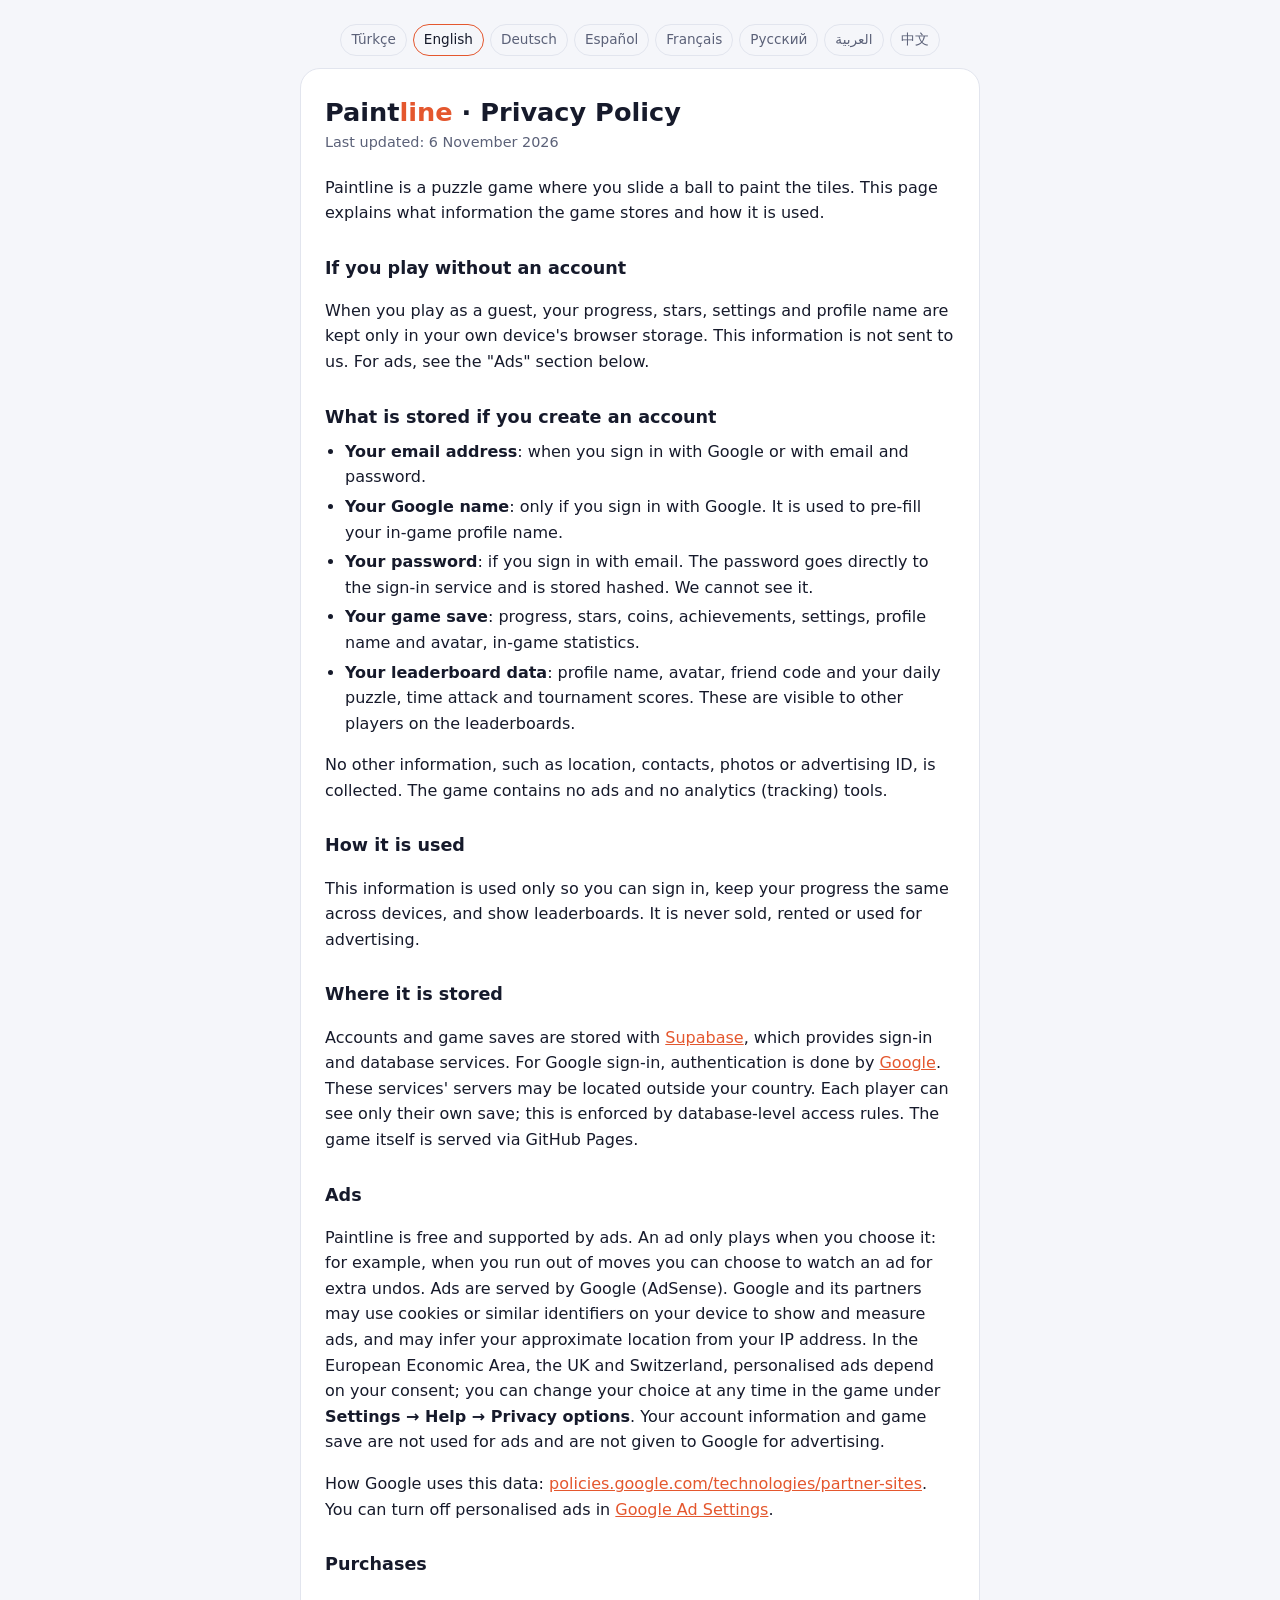
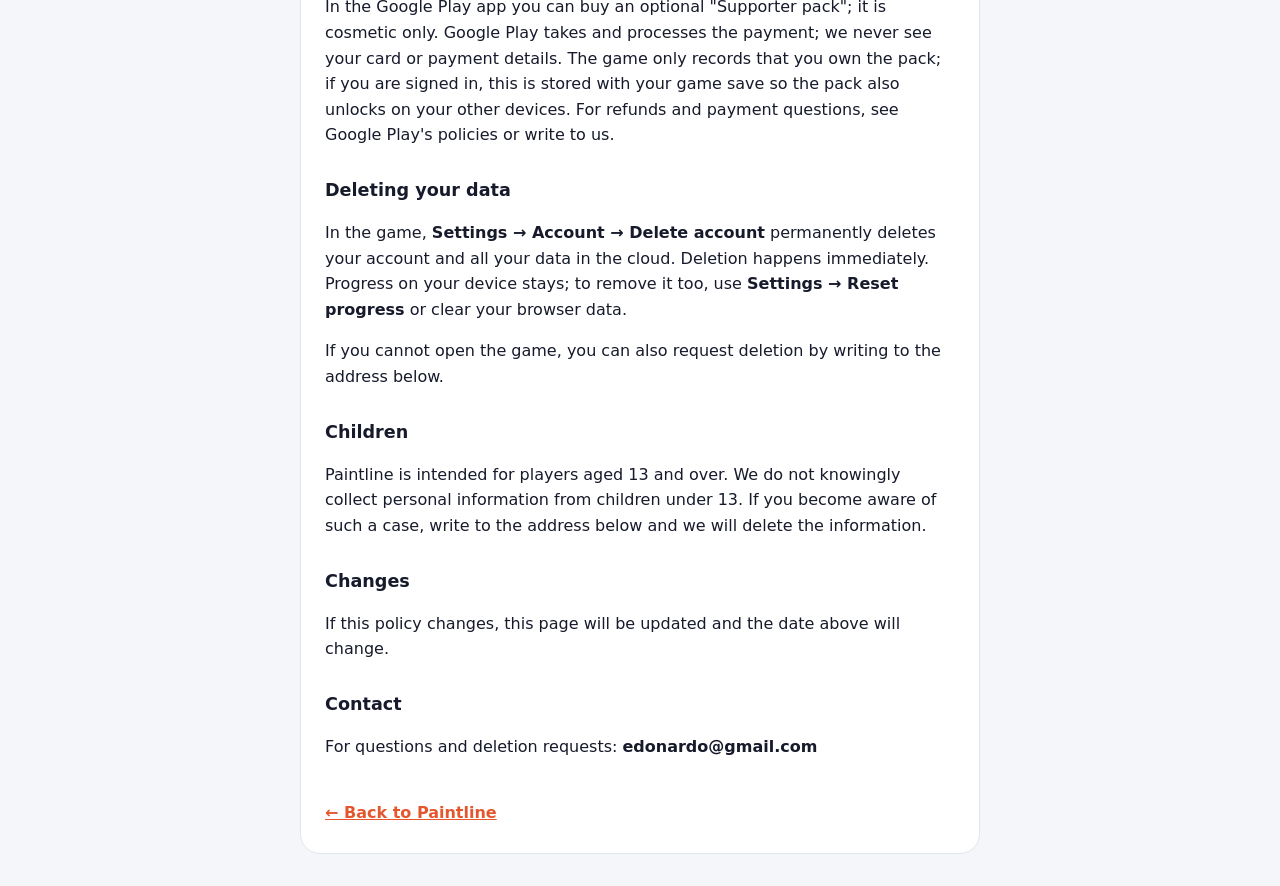
==== commit a5b74b43: "Destekci paketi (Play), gizlilik: satin alimlar" ====
--- a/gizlilik.html
+++ b/gizlilik.html
@@ -31,14 +31,14 @@
 <body>
 <nav><a href="gizlilik.html?lang=tr" hreflang="tr" lang="tr">Türkçe</a><a href="gizlilik.html?lang=en" hreflang="en" lang="en">English</a><a href="gizlilik.html?lang=de" hreflang="de" lang="de">Deutsch</a><a href="gizlilik.html?lang=es" hreflang="es" lang="es">Español</a><a href="gizlilik.html?lang=fr" hreflang="fr" lang="fr">Français</a><a href="gizlilik.html?lang=ru" hreflang="ru" lang="ru">Русский</a><a href="gizlilik.html?lang=ar" hreflang="ar" lang="ar">العربية</a><a href="gizlilik.html?lang=zh" hreflang="zh" lang="zh">中文</a></nav>
 <main>
-<section lang="tr"><h1 data-t="Gizlilik Politikası">Paint<span>line</span> · Gizlilik Politikası</h1><p class="date">Son güncelleme: 5 Kasım 2026</p><p>Paintline, topu kaydırıp karoları boyadığın bir bulmaca oyunudur. Bu sayfa, oyunun hangi bilgileri sakladığını ve bunları nasıl kullandığını anlatır.</p><h2>Hesap açmadan oynarsan</h2><p>Misafir olarak oynadığında ilerlemen, yıldızların, ayarların ve profil adın yalnızca kendi cihazındaki tarayıcı depolamasında tutulur. Bu bilgiler bize gönderilmez. Reklamlar için aşağıdaki "Reklamlar" bölümüne bak.</p><h2>Hesap açarsan saklananlar</h2><ul><li><b>E-posta adresin</b>: Google ile ya da e-posta ve şifreyle giriş yaptığında.</li><li><b>Google'daki adın</b>: yalnızca Google ile giriş yaparsan. Oyundaki profil adını başlangıçta doldurmak için kullanılır.</li><li><b>Şifren</b>: e-postayla giriş yaparsan. Şifre doğrudan giriş hizmetine gider, şifrelenmiş (hash) olarak saklanır. Biz şifreni göremeyiz.</li><li><b>Oyun kaydın</b>: ilerleme, yıldızlar, jetonlar, başarımlar, ayarlar, profil adı ve avatarın, oyun içi istatistikler.</li><li><b>Sıralama bilgilerin</b>: profil adın, avatarın, arkadaş kodun ve günün bulmacası, zamana karşı ve turnuva puanların. Bunlar sıralamada diğer oyunculara görünür.</li></ul><p>Konum, rehber, fotoğraf, reklam kimliği gibi başka hiçbir bilgi toplanmaz. Oyunda reklam ve analiz (izleme) aracı yoktur.</p><h2>Ne için kullanılır</h2><p>Bu bilgiler yalnızca giriş yapabilmen, ilerlemenin farklı cihazlarında aynı kalması ve sıralamalar için kullanılır. Kimseye satılmaz, kiralanmaz ve reklam için kullanılmaz.</p><h2>Nerede saklanır</h2><p>Hesap ve oyun kayıtları, giriş ve veritabanı hizmeti veren <a href="https://supabase.com/privacy" rel="noopener">Supabase</a> üzerinde saklanır. Google ile girişte kimlik doğrulamasını <a href="https://policies.google.com/privacy" rel="noopener">Google</a> yapar. Bu hizmetlerin sunucuları Türkiye dışında olabilir. Her oyuncu yalnızca kendi kaydını görebilir; bu, veritabanı düzeyindeki erişim kurallarıyla sağlanır. Oyunun kendisi GitHub Pages üzerinden sunulur.</p><h2>Reklamlar</h2><p>Paintline ücretsizdir ve reklamlarla desteklenir. Reklam yalnızca sen istediğinde açılır: örneğin hamlen bittiğinde ek geri alma hakkı için bir reklam izlemeyi seçebilirsin. Reklamları Google (AdSense) gösterir. Google ve iş ortakları reklam göstermek ve ölçmek için cihazında çerez ya da benzeri tanımlayıcılar kullanabilir ve IP adresinden yaklaşık konumu çıkarabilir. Avrupa Ekonomik Alanı, Birleşik Krallık ve İsviçre'de reklamların kişiselleştirilmesi senin onayına bağlıdır; seçimini oyunda <b>Ayarlar → Yardım → Gizlilik seçenekleri</b> ile istediğin zaman değiştirebilirsin. Hesap bilgilerin ve oyun kaydın reklam için kullanılmaz ve Google'a reklam amacıyla verilmez.</p><p>Google'ın bu verileri nasıl kullandığı: <a href="https://policies.google.com/technologies/partner-sites" rel="noopener">policies.google.com/technologies/partner-sites</a>. Kişiselleştirilmiş reklamları <a href="https://adssettings.google.com" rel="noopener">Google Reklam Ayarları</a>'ndan kapatabilirsin.</p><h2>Bilgilerini silmek</h2><p>Oyunda <b>Ayarlar → Hesap → Hesabı sil</b> ile hesabını ve buluttaki bütün kayıtlarını kalıcı olarak silebilirsin. Silme hemen gerçekleşir. Cihazındaki ilerleme yerinde kalır; onu da silmek istersen <b>Ayarlar → İlerlemeyi sıfırla</b>'yı kullanabilir ya da tarayıcı verilerini temizleyebilirsin.</p><p>Oyuna giremiyorsan aşağıdaki adrese yazarak da silinmesini isteyebilirsin.</p><h2>Çocuklar</h2><p>Paintline'ın hedef kitlesi 13 yaş ve üzeridir. 13 yaşından küçüklerden bilerek kişisel bilgi toplamayız. Böyle bir durum fark edersen aşağıdaki adrese yaz, ilgili bilgileri sileriz.</p><h2>Değişiklikler</h2><p>Bu politika değişirse bu sayfa güncellenir ve üstteki tarih değişir.</p><h2>İletişim</h2><p>Sorular ve silme istekleri için: <b>edonardo@gmail.com</b></p><a class="back" href="./">← Paintline'a dön</a></section>
-<section lang="en"><h1 data-t="Privacy Policy">Paint<span>line</span> · Privacy Policy</h1><p class="date">Last updated: 5 November 2026</p><p>Paintline is a puzzle game where you slide a ball to paint the tiles. This page explains what information the game stores and how it is used.</p><h2>If you play without an account</h2><p>When you play as a guest, your progress, stars, settings and profile name are kept only in your own device's browser storage. This information is not sent to us. For ads, see the "Ads" section below.</p><h2>What is stored if you create an account</h2><ul><li><b>Your email address</b>: when you sign in with Google or with email and password.</li><li><b>Your Google name</b>: only if you sign in with Google. It is used to pre-fill your in-game profile name.</li><li><b>Your password</b>: if you sign in with email. The password goes directly to the sign-in service and is stored hashed. We cannot see it.</li><li><b>Your game save</b>: progress, stars, coins, achievements, settings, profile name and avatar, in-game statistics.</li><li><b>Your leaderboard data</b>: profile name, avatar, friend code and your daily puzzle, time attack and tournament scores. These are visible to other players on the leaderboards.</li></ul><p>No other information, such as location, contacts, photos or advertising ID, is collected. The game contains no ads and no analytics (tracking) tools.</p><h2>How it is used</h2><p>This information is used only so you can sign in, keep your progress the same across devices, and show leaderboards. It is never sold, rented or used for advertising.</p><h2>Where it is stored</h2><p>Accounts and game saves are stored with <a href="https://supabase.com/privacy" rel="noopener">Supabase</a>, which provides sign-in and database services. For Google sign-in, authentication is done by <a href="https://policies.google.com/privacy" rel="noopener">Google</a>. These services' servers may be located outside your country. Each player can see only their own save; this is enforced by database-level access rules. The game itself is served via GitHub Pages.</p><h2>Ads</h2><p>Paintline is free and supported by ads. An ad only plays when you choose it: for example, when you run out of moves you can choose to watch an ad for extra undos. Ads are served by Google (AdSense). Google and its partners may use cookies or similar identifiers on your device to show and measure ads, and may infer your approximate location from your IP address. In the European Economic Area, the UK and Switzerland, personalised ads depend on your consent; you can change your choice at any time in the game under <b>Settings → Help → Privacy options</b>. Your account information and game save are not used for ads and are not given to Google for advertising.</p><p>How Google uses this data: <a href="https://policies.google.com/technologies/partner-sites" rel="noopener">policies.google.com/technologies/partner-sites</a>. You can turn off personalised ads in <a href="https://adssettings.google.com" rel="noopener">Google Ad Settings</a>.</p><h2>Deleting your data</h2><p>In the game, <b>Settings → Account → Delete account</b> permanently deletes your account and all your data in the cloud. Deletion happens immediately. Progress on your device stays; to remove it too, use <b>Settings → Reset progress</b> or clear your browser data.</p><p>If you cannot open the game, you can also request deletion by writing to the address below.</p><h2>Children</h2><p>Paintline is intended for players aged 13 and over. We do not knowingly collect personal information from children under 13. If you become aware of such a case, write to the address below and we will delete the information.</p><h2>Changes</h2><p>If this policy changes, this page will be updated and the date above will change.</p><h2>Contact</h2><p>For questions and deletion requests: <b>edonardo@gmail.com</b></p><a class="back" href="./">← Back to Paintline</a></section>
-<section lang="de"><h1 data-t="Datenschutzerklärung">Paint<span>line</span> · Datenschutzerklärung</h1><p class="date">Zuletzt aktualisiert: 5. November 2026</p><p>Paintline ist ein Rätselspiel, in dem du eine Kugel schiebst, um die Felder zu bemalen. Diese Seite erklärt, welche Daten das Spiel speichert und wie sie verwendet werden.</p><h2>Wenn du ohne Konto spielst</h2><p>Als Gast werden dein Fortschritt, deine Sterne, Einstellungen und dein Profilname nur im Browserspeicher deines eigenen Geräts gespeichert. Diese Daten werden nicht an uns gesendet. Zu Werbung siehe den Abschnitt „Werbung“ unten.</p><h2>Was mit einem Konto gespeichert wird</h2><ul><li><b>Deine E-Mail-Adresse</b>: wenn du dich mit Google oder mit E-Mail und Passwort anmeldest.</li><li><b>Dein Google-Name</b>: nur bei der Anmeldung mit Google. Er füllt anfangs deinen Profilnamen im Spiel aus.</li><li><b>Dein Passwort</b>: bei der Anmeldung per E-Mail. Das Passwort geht direkt an den Anmeldedienst und wird gehasht gespeichert. Wir können es nicht sehen.</li><li><b>Dein Spielstand</b>: Fortschritt, Sterne, Münzen, Erfolge, Einstellungen, Profilname und Avatar, Spielstatistiken.</li><li><b>Deine Ranglistendaten</b>: Profilname, Avatar, Freundescode und deine Punkte im Tagesrätsel, im Zeitrennen und im Turnier. Diese sind für andere Spieler in den Ranglisten sichtbar.</li></ul><p>Es werden keine weiteren Daten wie Standort, Kontakte, Fotos oder Werbe-ID erhoben. Das Spiel enthält keine Werbung und keine Analyse- (Tracking-) Werkzeuge.</p><h2>Wofür sie verwendet werden</h2><p>Diese Daten dienen nur dazu, dass du dich anmelden kannst, dein Fortschritt auf allen Geräten gleich bleibt und Ranglisten angezeigt werden. Sie werden nicht verkauft, vermietet oder für Werbung genutzt.</p><h2>Wo sie gespeichert werden</h2><p>Konten und Spielstände werden bei <a href="https://supabase.com/privacy" rel="noopener">Supabase</a> gespeichert, das Anmelde- und Datenbankdienste bereitstellt. Bei der Google-Anmeldung übernimmt <a href="https://policies.google.com/privacy" rel="noopener">Google</a> die Authentifizierung. Die Server dieser Dienste können sich außerhalb deines Landes befinden. Jeder Spieler sieht nur seinen eigenen Spielstand; das wird durch Zugriffsregeln in der Datenbank sichergestellt. Das Spiel selbst wird über GitHub Pages bereitgestellt.</p><h2>Werbung</h2><p>Paintline ist kostenlos und wird durch Werbung finanziert. Eine Anzeige startet nur, wenn du es möchtest: Wenn dir zum Beispiel die Züge ausgehen, kannst du eine Anzeige ansehen und dafür zusätzliche Rückgängig-Schritte bekommen. Die Anzeigen liefert Google (AdSense). Google und seine Partner können Cookies oder ähnliche Kennungen auf deinem Gerät verwenden, um Anzeigen auszuliefern und zu messen, und aus deiner IP-Adresse deinen ungefähren Standort ableiten. Im Europäischen Wirtschaftsraum, im Vereinigten Königreich und in der Schweiz hängen personalisierte Anzeigen von deiner Einwilligung ab; du kannst deine Wahl jederzeit im Spiel unter <b>Einstellungen → Hilfe → Datenschutzoptionen</b> ändern. Deine Kontodaten und dein Spielstand werden nicht für Werbung verwendet und nicht zu Werbezwecken an Google weitergegeben.</p><p>Wie Google diese Daten nutzt: <a href="https://policies.google.com/technologies/partner-sites" rel="noopener">policies.google.com/technologies/partner-sites</a>. Personalisierte Anzeigen kannst du in den <a href="https://adssettings.google.com" rel="noopener">Google-Anzeigeneinstellungen</a> deaktivieren.</p><h2>Deine Daten löschen</h2><p>Im Spiel löschst du mit <b>Einstellungen → Konto → Konto löschen</b> dein Konto und alle deine Daten in der Cloud dauerhaft. Die Löschung erfolgt sofort. Der Fortschritt auf deinem Gerät bleibt erhalten; um auch ihn zu entfernen, nutze <b>Einstellungen → Fortschritt zurücksetzen</b> oder lösche deine Browserdaten.</p><p>Wenn du das Spiel nicht öffnen kannst, kannst du die Löschung auch per E-Mail an die Adresse unten beantragen.</p><h2>Kinder</h2><p>Paintline richtet sich an Spielerinnen und Spieler ab 13 Jahren. Wir erheben wissentlich keine personenbezogenen Daten von Kindern unter 13 Jahren. Wenn dir ein solcher Fall bekannt wird, schreib an die Adresse unten, und wir löschen die Daten.</p><h2>Änderungen</h2><p>Wenn sich diese Erklärung ändert, wird diese Seite aktualisiert und das Datum oben geändert.</p><h2>Kontakt</h2><p>Für Fragen und Löschanfragen: <b>edonardo@gmail.com</b></p><a class="back" href="./">← Zurück zu Paintline</a></section>
-<section lang="es"><h1 data-t="Política de privacidad">Paint<span>line</span> · Política de privacidad</h1><p class="date">Última actualización: 5 de noviembre de 2026</p><p>Paintline es un juego de puzles en el que deslizas una bola para pintar las casillas. Esta página explica qué información guarda el juego y cómo se usa.</p><h2>Si juegas sin cuenta</h2><p>Cuando juegas como invitado, tu progreso, estrellas, ajustes y nombre de perfil se guardan solo en el almacenamiento del navegador de tu propio dispositivo. Esta información no se nos envía. Sobre los anuncios, consulta la sección «Anuncios» más abajo.</p><h2>Qué se guarda si creas una cuenta</h2><ul><li><b>Tu correo electrónico</b>: al iniciar sesión con Google o con correo y contraseña.</li><li><b>Tu nombre de Google</b>: solo si inicias sesión con Google. Se usa para rellenar al principio tu nombre de perfil en el juego.</li><li><b>Tu contraseña</b>: si inicias sesión con correo. La contraseña va directamente al servicio de inicio de sesión y se guarda cifrada (hash). No podemos verla.</li><li><b>Tu partida guardada</b>: progreso, estrellas, monedas, logros, ajustes, nombre de perfil y avatar, estadísticas del juego.</li><li><b>Tus datos de clasificación</b>: nombre de perfil, avatar, código de amigo y tus puntuaciones del puzle diario, contrarreloj y torneo. Son visibles para otros jugadores en las clasificaciones.</li></ul><p>No se recoge ninguna otra información, como ubicación, contactos, fotos o ID de publicidad. El juego no tiene anuncios ni herramientas de análisis (seguimiento).</p><h2>Para qué se usa</h2><p>Esta información se usa solo para que puedas iniciar sesión, mantener tu progreso igual en todos tus dispositivos y mostrar clasificaciones. Nunca se vende, alquila ni se usa para publicidad.</p><h2>Dónde se guarda</h2><p>Las cuentas y partidas se guardan en <a href="https://supabase.com/privacy" rel="noopener">Supabase</a>, que ofrece servicios de inicio de sesión y base de datos. Con el inicio de sesión de Google, la autenticación la realiza <a href="https://policies.google.com/privacy" rel="noopener">Google</a>. Los servidores de estos servicios pueden estar fuera de tu país. Cada jugador solo puede ver su propia partida; esto se garantiza con reglas de acceso en la base de datos. El juego se sirve a través de GitHub Pages.</p><h2>Anuncios</h2><p>Paintline es gratis y se financia con anuncios. Un anuncio solo se reproduce cuando tú lo eliges: por ejemplo, si te quedas sin movimientos puedes ver un anuncio para conseguir deshacer extra. Los anuncios los sirve Google (AdSense). Google y sus socios pueden usar cookies o identificadores similares en tu dispositivo para mostrar y medir anuncios, y pueden deducir tu ubicación aproximada a partir de tu dirección IP. En el Espacio Económico Europeo, el Reino Unido y Suiza, los anuncios personalizados dependen de tu consentimiento; puedes cambiar tu elección en cualquier momento en el juego, en <b>Ajustes → Ayuda → Opciones de privacidad</b>. La información de tu cuenta y tu partida guardada no se usan para anuncios ni se ceden a Google con fines publicitarios.</p><p>Cómo usa Google estos datos: <a href="https://policies.google.com/technologies/partner-sites" rel="noopener">policies.google.com/technologies/partner-sites</a>. Puedes desactivar los anuncios personalizados en la <a href="https://adssettings.google.com" rel="noopener">Configuración de anuncios de Google</a>.</p><h2>Eliminar tus datos</h2><p>En el juego, <b>Ajustes → Cuenta → Eliminar cuenta</b> borra de forma permanente tu cuenta y todos tus datos en la nube. La eliminación es inmediata. El progreso en tu dispositivo se mantiene; para borrarlo también, usa <b>Ajustes → Restablecer progreso</b> o borra los datos del navegador.</p><p>Si no puedes abrir el juego, también puedes solicitar la eliminación escribiendo a la dirección de abajo.</p><h2>Niños</h2><p>Paintline está pensado para jugadores de 13 años o más. No recogemos a sabiendas datos personales de menores de 13 años. Si detectas un caso así, escribe a la dirección de abajo y eliminaremos la información.</p><h2>Cambios</h2><p>Si esta política cambia, se actualizará esta página y cambiará la fecha de arriba.</p><h2>Contacto</h2><p>Para preguntas y solicitudes de eliminación: <b>edonardo@gmail.com</b></p><a class="back" href="./">← Volver a Paintline</a></section>
-<section lang="fr"><h1 data-t="Politique de confidentialité">Paint<span>line</span> · Politique de confidentialité</h1><p class="date">Dernière mise à jour : 5 novembre 2026</p><p>Paintline est un jeu de réflexion où tu fais glisser une bille pour peindre les cases. Cette page explique quelles informations le jeu conserve et comment elles sont utilisées.</p><h2>Si tu joues sans compte</h2><p>En jouant en invité, ta progression, tes étoiles, tes réglages et ton nom de profil sont conservés uniquement dans le stockage du navigateur de ton appareil. Ces informations ne nous sont pas envoyées. Pour la publicité, voir la section « Publicité » ci-dessous.</p><h2>Ce qui est conservé si tu crées un compte</h2><ul><li><b>Ton adresse e-mail</b> : lorsque tu te connectes avec Google ou avec e-mail et mot de passe.</li><li><b>Ton nom Google</b> : seulement si tu te connectes avec Google. Il sert à préremplir ton nom de profil dans le jeu.</li><li><b>Ton mot de passe</b> : si tu te connectes par e-mail. Il est transmis directement au service de connexion et conservé sous forme hachée. Nous ne pouvons pas le voir.</li><li><b>Ta sauvegarde</b> : progression, étoiles, jetons, succès, réglages, nom de profil et avatar, statistiques de jeu.</li><li><b>Tes données de classement</b> : nom de profil, avatar, code ami et tes scores du puzzle du jour, du contre-la-montre et du tournoi. Ils sont visibles par les autres joueurs dans les classements.</li></ul><p>Aucune autre information (localisation, contacts, photos, identifiant publicitaire…) n'est collectée. Le jeu ne contient ni publicité ni outil d'analyse (suivi).</p><h2>À quoi elles servent</h2><p>Ces informations servent uniquement à te connecter, à garder ta progression identique sur tous tes appareils et à afficher les classements. Elles ne sont jamais vendues, louées ni utilisées à des fins publicitaires.</p><h2>Où elles sont conservées</h2><p>Les comptes et sauvegardes sont conservés chez <a href="https://supabase.com/privacy" rel="noopener">Supabase</a>, qui fournit les services de connexion et de base de données. Pour la connexion Google, l'authentification est assurée par <a href="https://policies.google.com/privacy" rel="noopener">Google</a>. Les serveurs de ces services peuvent se trouver hors de ton pays. Chaque joueur ne voit que sa propre sauvegarde, grâce à des règles d'accès au niveau de la base de données. Le jeu est servi via GitHub Pages.</p><h2>Publicité</h2><p>Paintline est gratuit et financé par la publicité. Une publicité ne se lance que si tu le choisis : par exemple, quand tu n'as plus de coups, tu peux regarder une publicité pour obtenir des annulations supplémentaires. Les publicités sont diffusées par Google (AdSense). Google et ses partenaires peuvent utiliser des cookies ou des identifiants similaires sur ton appareil pour diffuser et mesurer les publicités, et déduire ta position approximative de ton adresse IP. Dans l'Espace économique européen, au Royaume-Uni et en Suisse, les publicités personnalisées dépendent de ton consentement ; tu peux modifier ton choix à tout moment dans le jeu, sous <b>Réglages → Aide → Options de confidentialité</b>. Les informations de ton compte et ta sauvegarde ne sont pas utilisées pour la publicité et ne sont pas transmises à Google à des fins publicitaires.</p><p>Comment Google utilise ces données : <a href="https://policies.google.com/technologies/partner-sites" rel="noopener">policies.google.com/technologies/partner-sites</a>. Tu peux désactiver les publicités personnalisées dans les <a href="https://adssettings.google.com" rel="noopener">paramètres des annonces Google</a>.</p><h2>Supprimer tes données</h2><p>Dans le jeu, <b>Réglages → Compte → Supprimer le compte</b> supprime définitivement ton compte et toutes tes données dans le cloud. La suppression est immédiate. La progression sur ton appareil reste ; pour l'effacer aussi, utilise <b>Réglages → Réinitialiser la progression</b> ou efface les données du navigateur.</p><p>Si tu ne peux pas ouvrir le jeu, tu peux aussi demander la suppression en écrivant à l'adresse ci-dessous.</p><h2>Enfants</h2><p>Paintline s'adresse aux joueurs de 13 ans et plus. Nous ne collectons pas sciemment de données personnelles d'enfants de moins de 13 ans. Si tu constates un tel cas, écris à l'adresse ci-dessous et nous supprimerons ces informations.</p><h2>Modifications</h2><p>Si cette politique change, cette page sera mise à jour et la date ci-dessus modifiée.</p><h2>Contact</h2><p>Pour les questions et demandes de suppression : <b>edonardo@gmail.com</b></p><a class="back" href="./">← Retour à Paintline</a></section>
-<section lang="ru"><h1 data-t="Политика конфиденциальности">Paint<span>line</span> · Политика конфиденциальности</h1><p class="date">Последнее обновление: 5 ноября 2026 г.</p><p>Paintline — это головоломка, в которой ты катишь шарик и раскрашиваешь клетки. На этой странице объясняется, какие данные хранит игра и как они используются.</p><h2>Если играть без аккаунта</h2><p>В гостевом режиме твой прогресс, звёзды, настройки и имя профиля хранятся только в хранилище браузера на твоём устройстве. Эти данные нам не отправляются. О рекламе — в разделе «Реклама» ниже.</p><h2>Что хранится, если создать аккаунт</h2><ul><li><b>Адрес электронной почты</b>: при входе через Google или по почте и паролю.</li><li><b>Имя в Google</b>: только при входе через Google. Используется, чтобы заполнить имя профиля в игре.</li><li><b>Пароль</b>: при входе по почте. Пароль передаётся напрямую сервису входа и хранится в виде хеша. Мы не можем его увидеть.</li><li><b>Сохранение игры</b>: прогресс, звёзды, монеты, достижения, настройки, имя профиля и аватар, игровая статистика.</li><li><b>Данные рейтинга</b>: имя профиля, аватар, код друга и твои очки в головоломке дня, игре на время и турнире. Они видны другим игрокам в рейтингах.</li></ul><p>Никакие другие данные (местоположение, контакты, фото, рекламный идентификатор) не собираются. В игре нет рекламы и инструментов аналитики (отслеживания).</p><h2>Для чего они используются</h2><p>Эти данные нужны только для входа, чтобы прогресс был одинаковым на всех устройствах, и для рейтингов. Они не продаются, не сдаются в аренду и не используются для рекламы.</p><h2>Где они хранятся</h2><p>Аккаунты и сохранения хранятся в <a href="https://supabase.com/privacy" rel="noopener">Supabase</a> — сервисе входа и базы данных. При входе через Google аутентификацию выполняет <a href="https://policies.google.com/privacy" rel="noopener">Google</a>. Серверы этих сервисов могут находиться за пределами твоей страны. Каждый игрок видит только своё сохранение; это обеспечивается правилами доступа на уровне базы данных. Сама игра размещена на GitHub Pages.</p><h2>Реклама</h2><p>Paintline бесплатна и поддерживается рекламой. Реклама запускается только по твоему выбору: например, когда ходы закончились, можно посмотреть рекламу и получить дополнительные отмены. Рекламу показывает Google (AdSense). Google и его партнёры могут использовать файлы cookie или похожие идентификаторы на твоём устройстве, чтобы показывать и измерять рекламу, а также определять примерное местоположение по IP-адресу. В Европейской экономической зоне, Великобритании и Швейцарии персонализированная реклама показывается только с твоего согласия; изменить выбор можно в любое время в игре: <b>Настройки → Помощь → Настройки конфиденциальности</b>. Данные аккаунта и сохранение игры не используются для рекламы и не передаются Google в рекламных целях.</p><p>Как Google использует эти данные: <a href="https://policies.google.com/technologies/partner-sites" rel="noopener">policies.google.com/technologies/partner-sites</a>. Отключить персонализированную рекламу можно в <a href="https://adssettings.google.com" rel="noopener">настройках рекламы Google</a>.</p><h2>Удаление данных</h2><p>В игре <b>Настройки → Аккаунт → Удалить аккаунт</b> навсегда удаляет аккаунт и все твои данные в облаке. Удаление происходит сразу. Прогресс на устройстве остаётся; чтобы удалить и его, используй <b>Настройки → Сбросить прогресс</b> или очисти данные браузера.</p><p>Если ты не можешь открыть игру, можно запросить удаление, написав на адрес ниже.</p><h2>Дети</h2><p>Paintline предназначена для игроков от 13 лет. Мы сознательно не собираем личные данные детей младше 13 лет. Если тебе стало известно о таком случае, напиши на адрес ниже, и мы удалим эти данные.</p><h2>Изменения</h2><p>Если политика изменится, эта страница будет обновлена, а дата вверху изменится.</p><h2>Контакты</h2><p>Вопросы и запросы на удаление: <b>edonardo@gmail.com</b></p><a class="back" href="./">← Назад в Paintline</a></section>
-<section lang="ar" dir="rtl"><h1 data-t="سياسة الخصوصية">Paint<span>line</span> · سياسة الخصوصية</h1><p class="date">آخر تحديث: 5 نوفمبر 2026</p><p>Paintline لعبة ألغاز تمرّر فيها كرة لتلوين المربعات. توضّح هذه الصفحة المعلومات التي تحفظها اللعبة وكيفية استخدامها.</p><h2>إذا لعبت بدون حساب</h2><p>عند اللعب كضيف، يُحفظ تقدّمك ونجومك وإعداداتك واسم ملفك الشخصي في مساحة تخزين المتصفح على جهازك فقط. لا تُرسل هذه المعلومات إلينا. وللإعلانات راجع قسم «الإعلانات» أدناه.</p><h2>ما يُحفظ إذا أنشأت حسابًا</h2><ul><li><b>بريدك الإلكتروني</b>: عند تسجيل الدخول عبر Google أو بالبريد وكلمة المرور.</li><li><b>اسمك في Google</b>: فقط إذا سجّلت الدخول عبر Google، ويُستخدم لملء اسم ملفك الشخصي في اللعبة.</li><li><b>كلمة المرور</b>: إذا سجّلت الدخول بالبريد. تُرسل مباشرة إلى خدمة تسجيل الدخول وتُحفظ مشفّرة (hash). لا يمكننا رؤيتها.</li><li><b>حفظ اللعبة</b>: التقدّم والنجوم والعملات والإنجازات والإعدادات واسم الملف الشخصي والصورة الرمزية وإحصاءات اللعب.</li><li><b>بيانات لوحة الصدارة</b>: اسم الملف الشخصي والصورة الرمزية ورمز الصديق ونقاطك في لغز اليوم وسباق الوقت والبطولة. تظهر للاعبين الآخرين في لوحات الصدارة.</li></ul><p>لا تُجمع أي معلومات أخرى مثل الموقع أو جهات الاتصال أو الصور أو معرّف الإعلانات. لا تحتوي اللعبة على إعلانات ولا على أدوات تحليل (تتبّع).</p><h2>فيمَ تُستخدم</h2><p>تُستخدم هذه المعلومات فقط لتسجيل دخولك، وإبقاء تقدّمك نفسه على جميع أجهزتك، وعرض لوحات الصدارة. لا تُباع ولا تؤجَّر ولا تُستخدم للإعلانات.</p><h2>أين تُحفظ</h2><p>تُحفظ الحسابات وملفات الحفظ لدى <a href="https://supabase.com/privacy" rel="noopener">Supabase</a> الذي يقدّم خدمات تسجيل الدخول وقاعدة البيانات. عند تسجيل الدخول عبر Google يتولّى <a href="https://policies.google.com/privacy" rel="noopener">Google</a> التحقق من الهوية. قد تكون خوادم هذه الخدمات خارج بلدك. لا يرى كل لاعب إلا حفظه الخاص، ويُضمن ذلك بقواعد وصول على مستوى قاعدة البيانات. تُقدَّم اللعبة نفسها عبر GitHub Pages.</p><h2>الإعلانات</h2><p>Paintline مجانية وتدعمها الإعلانات. لا يبدأ الإعلان إلا إذا اخترت ذلك: مثلًا عند نفاد حركاتك يمكنك مشاهدة إعلان للحصول على مرات تراجع إضافية. تعرض Google (AdSense) الإعلانات. قد تستخدم Google وشركاؤها ملفات تعريف الارتباط أو معرّفات مشابهة على جهازك لعرض الإعلانات وقياسها، وقد تستنتج موقعك التقريبي من عنوان IP. في المنطقة الاقتصادية الأوروبية والمملكة المتحدة وسويسرا تعتمد الإعلانات المخصّصة على موافقتك، ويمكنك تغيير اختيارك في أي وقت داخل اللعبة من <b>الإعدادات ← المساعدة ← خيارات الخصوصية</b>. لا تُستخدم معلومات حسابك ولا حفظ لعبتك للإعلانات ولا تُعطى لـ Google لأغراض إعلانية.</p><p>كيف تستخدم Google هذه البيانات: <a href="https://policies.google.com/technologies/partner-sites" rel="noopener">policies.google.com/technologies/partner-sites</a>. يمكنك إيقاف الإعلانات المخصّصة من <a href="https://adssettings.google.com" rel="noopener">إعدادات إعلانات Google</a>.</p><h2>حذف بياناتك</h2><p>في اللعبة، يحذف <b>الإعدادات ← الحساب ← حذف الحساب</b> حسابك وجميع بياناتك في السحابة نهائيًا وفورًا. يبقى التقدّم على جهازك؛ ولحذفه أيضًا استخدم <b>الإعدادات ← إعادة تعيين التقدم</b> أو امسح بيانات المتصفح.</p><p>إذا لم تتمكّن من فتح اللعبة، يمكنك طلب الحذف بمراسلة العنوان أدناه.</p><h2>الأطفال</h2><p>Paintline موجّهة للاعبين بعمر 13 عامًا فأكثر. لا نجمع عن علم بيانات شخصية من الأطفال دون 13 عامًا. إذا علمت بحالة كهذه فراسلنا على العنوان أدناه وسنحذف هذه المعلومات.</p><h2>التغييرات</h2><p>إذا تغيّرت هذه السياسة، ستُحدَّث هذه الصفحة ويتغيّر التاريخ أعلاه.</p><h2>التواصل</h2><p>للأسئلة وطلبات الحذف: <b>edonardo@gmail.com</b></p><a class="back" href="./">→ العودة إلى Paintline</a></section>
-<section lang="zh"><h1 data-t="隐私政策">Paint<span>line</span> · 隐私政策</h1><p class="date">最后更新：2026年11月5日</p><p>Paintline 是一款滑动小球为方格涂色的益智游戏。本页说明游戏会保存哪些信息以及如何使用这些信息。</p><h2>不注册账号游玩</h2><p>以访客身份游玩时，你的进度、星星、设置和个人资料名称只保存在你自己设备的浏览器存储中，这些信息不会发送给我们。关于广告，请见下方“广告”部分。</p><h2>注册账号后会保存的信息</h2><ul><li><b>电子邮箱</b>：使用 Google 或邮箱和密码登录时。</li><li><b>Google 名称</b>：仅在使用 Google 登录时，用于预先填写游戏内的个人资料名称。</li><li><b>密码</b>：使用邮箱登录时。密码直接发送给登录服务并以哈希形式保存，我们无法看到。</li><li><b>游戏存档</b>：进度、星星、金币、成就、设置、个人资料名称和头像、游戏统计。</li><li><b>排行榜数据</b>：个人资料名称、头像、好友码，以及每日谜题、限时挑战和锦标赛的分数。这些会在排行榜上对其他玩家可见。</li></ul><p>不会收集位置、通讯录、照片、广告标识符等任何其他信息。游戏中没有广告，也没有分析（追踪）工具。</p><h2>用途</h2><p>这些信息仅用于让你登录、在不同设备间保持相同进度以及显示排行榜。绝不会出售、出租或用于广告。</p><h2>存储位置</h2><p>账号和存档保存在提供登录和数据库服务的 <a href="https://supabase.com/privacy" rel="noopener">Supabase</a>。使用 Google 登录时，由 <a href="https://policies.google.com/privacy" rel="noopener">Google</a> 进行身份验证。这些服务的服务器可能位于你所在国家/地区之外。每位玩家只能看到自己的存档，这由数据库层面的访问规则保证。游戏本身通过 GitHub Pages 提供。</p><h2>广告</h2><p>Paintline 免费，由广告支持。只有在你选择时才会播放广告：例如步数用完时，你可以选择观看广告来获得额外的撤销次数。广告由 Google（AdSense）提供。Google 及其合作伙伴可能会在你的设备上使用 Cookie 或类似标识符来展示和衡量广告，并可能根据 IP 地址推断你的大致位置。在欧洲经济区、英国和瑞士，个性化广告取决于你的同意；你可以随时在游戏的<b>设置 → 帮助 → 隐私选项</b>中更改选择。你的账号信息和游戏存档不会用于广告，也不会为广告目的提供给 Google。</p><p>Google 如何使用这些数据：<a href="https://policies.google.com/technologies/partner-sites" rel="noopener">policies.google.com/technologies/partner-sites</a>。你可以在 <a href="https://adssettings.google.com" rel="noopener">Google 广告设置</a>中关闭个性化广告。</p><h2>删除你的数据</h2><p>在游戏中，<b>设置 → 账号 → 删除账号</b> 会立即永久删除你的账号以及云端的所有数据。设备上的进度会保留；如需一并删除，请使用 <b>设置 → 重置进度</b> 或清除浏览器数据。</p><p>如果无法打开游戏，也可以发邮件到下方地址申请删除。</p><h2>儿童</h2><p>Paintline 面向 13 岁及以上的玩家。我们不会在知情的情况下收集 13 岁以下儿童的个人信息。如果你发现此类情况，请写信至下方地址，我们会删除相关信息。</p><h2>变更</h2><p>如果本政策发生变更，本页面会更新，上方日期也会随之更改。</p><h2>联系方式</h2><p>问题和删除请求请联系：<b>edonardo@gmail.com</b></p><a class="back" href="./">← 返回 Paintline</a></section>
+<section lang="tr"><h1 data-t="Gizlilik Politikası">Paint<span>line</span> · Gizlilik Politikası</h1><p class="date">Son güncelleme: 6 Kasım 2026</p><p>Paintline, topu kaydırıp karoları boyadığın bir bulmaca oyunudur. Bu sayfa, oyunun hangi bilgileri sakladığını ve bunları nasıl kullandığını anlatır.</p><h2>Hesap açmadan oynarsan</h2><p>Misafir olarak oynadığında ilerlemen, yıldızların, ayarların ve profil adın yalnızca kendi cihazındaki tarayıcı depolamasında tutulur. Bu bilgiler bize gönderilmez. Reklamlar için aşağıdaki "Reklamlar" bölümüne bak.</p><h2>Hesap açarsan saklananlar</h2><ul><li><b>E-posta adresin</b>: Google ile ya da e-posta ve şifreyle giriş yaptığında.</li><li><b>Google'daki adın</b>: yalnızca Google ile giriş yaparsan. Oyundaki profil adını başlangıçta doldurmak için kullanılır.</li><li><b>Şifren</b>: e-postayla giriş yaparsan. Şifre doğrudan giriş hizmetine gider, şifrelenmiş (hash) olarak saklanır. Biz şifreni göremeyiz.</li><li><b>Oyun kaydın</b>: ilerleme, yıldızlar, jetonlar, başarımlar, ayarlar, profil adı ve avatarın, oyun içi istatistikler.</li><li><b>Sıralama bilgilerin</b>: profil adın, avatarın, arkadaş kodun ve günün bulmacası, zamana karşı ve turnuva puanların. Bunlar sıralamada diğer oyunculara görünür.</li></ul><p>Konum, rehber, fotoğraf, reklam kimliği gibi başka hiçbir bilgi toplanmaz. Oyunda reklam ve analiz (izleme) aracı yoktur.</p><h2>Ne için kullanılır</h2><p>Bu bilgiler yalnızca giriş yapabilmen, ilerlemenin farklı cihazlarında aynı kalması ve sıralamalar için kullanılır. Kimseye satılmaz, kiralanmaz ve reklam için kullanılmaz.</p><h2>Nerede saklanır</h2><p>Hesap ve oyun kayıtları, giriş ve veritabanı hizmeti veren <a href="https://supabase.com/privacy" rel="noopener">Supabase</a> üzerinde saklanır. Google ile girişte kimlik doğrulamasını <a href="https://policies.google.com/privacy" rel="noopener">Google</a> yapar. Bu hizmetlerin sunucuları Türkiye dışında olabilir. Her oyuncu yalnızca kendi kaydını görebilir; bu, veritabanı düzeyindeki erişim kurallarıyla sağlanır. Oyunun kendisi GitHub Pages üzerinden sunulur.</p><h2>Reklamlar</h2><p>Paintline ücretsizdir ve reklamlarla desteklenir. Reklam yalnızca sen istediğinde açılır: örneğin hamlen bittiğinde ek geri alma hakkı için bir reklam izlemeyi seçebilirsin. Reklamları Google (AdSense) gösterir. Google ve iş ortakları reklam göstermek ve ölçmek için cihazında çerez ya da benzeri tanımlayıcılar kullanabilir ve IP adresinden yaklaşık konumu çıkarabilir. Avrupa Ekonomik Alanı, Birleşik Krallık ve İsviçre'de reklamların kişiselleştirilmesi senin onayına bağlıdır; seçimini oyunda <b>Ayarlar → Yardım → Gizlilik seçenekleri</b> ile istediğin zaman değiştirebilirsin. Hesap bilgilerin ve oyun kaydın reklam için kullanılmaz ve Google'a reklam amacıyla verilmez.</p><p>Google'ın bu verileri nasıl kullandığı: <a href="https://policies.google.com/technologies/partner-sites" rel="noopener">policies.google.com/technologies/partner-sites</a>. Kişiselleştirilmiş reklamları <a href="https://adssettings.google.com" rel="noopener">Google Reklam Ayarları</a>'ndan kapatabilirsin.</p><h2>Satın alımlar</h2><p>Google Play uygulamasında isteğe bağlı bir "Destekçi paketi" satın alabilirsin; yalnızca görünüm verir. Ödemeyi Google Play alır ve işler; kart ya da ödeme bilgilerini biz hiç görmeyiz. Oyun yalnızca paketi aldığını kaydeder; hesabınla giriş yaptıysan bu bilgi oyun kaydınla birlikte saklanır ki paket diğer cihazlarında da açılsın. İade ve ödeme soruları için Google Play'in kurallarına bak ya da bize yaz.</p><h2>Bilgilerini silmek</h2><p>Oyunda <b>Ayarlar → Hesap → Hesabı sil</b> ile hesabını ve buluttaki bütün kayıtlarını kalıcı olarak silebilirsin. Silme hemen gerçekleşir. Cihazındaki ilerleme yerinde kalır; onu da silmek istersen <b>Ayarlar → İlerlemeyi sıfırla</b>'yı kullanabilir ya da tarayıcı verilerini temizleyebilirsin.</p><p>Oyuna giremiyorsan aşağıdaki adrese yazarak da silinmesini isteyebilirsin.</p><h2>Çocuklar</h2><p>Paintline'ın hedef kitlesi 13 yaş ve üzeridir. 13 yaşından küçüklerden bilerek kişisel bilgi toplamayız. Böyle bir durum fark edersen aşağıdaki adrese yaz, ilgili bilgileri sileriz.</p><h2>Değişiklikler</h2><p>Bu politika değişirse bu sayfa güncellenir ve üstteki tarih değişir.</p><h2>İletişim</h2><p>Sorular ve silme istekleri için: <b>edonardo@gmail.com</b></p><a class="back" href="./">← Paintline'a dön</a></section>
+<section lang="en"><h1 data-t="Privacy Policy">Paint<span>line</span> · Privacy Policy</h1><p class="date">Last updated: 6 November 2026</p><p>Paintline is a puzzle game where you slide a ball to paint the tiles. This page explains what information the game stores and how it is used.</p><h2>If you play without an account</h2><p>When you play as a guest, your progress, stars, settings and profile name are kept only in your own device's browser storage. This information is not sent to us. For ads, see the "Ads" section below.</p><h2>What is stored if you create an account</h2><ul><li><b>Your email address</b>: when you sign in with Google or with email and password.</li><li><b>Your Google name</b>: only if you sign in with Google. It is used to pre-fill your in-game profile name.</li><li><b>Your password</b>: if you sign in with email. The password goes directly to the sign-in service and is stored hashed. We cannot see it.</li><li><b>Your game save</b>: progress, stars, coins, achievements, settings, profile name and avatar, in-game statistics.</li><li><b>Your leaderboard data</b>: profile name, avatar, friend code and your daily puzzle, time attack and tournament scores. These are visible to other players on the leaderboards.</li></ul><p>No other information, such as location, contacts, photos or advertising ID, is collected. The game contains no ads and no analytics (tracking) tools.</p><h2>How it is used</h2><p>This information is used only so you can sign in, keep your progress the same across devices, and show leaderboards. It is never sold, rented or used for advertising.</p><h2>Where it is stored</h2><p>Accounts and game saves are stored with <a href="https://supabase.com/privacy" rel="noopener">Supabase</a>, which provides sign-in and database services. For Google sign-in, authentication is done by <a href="https://policies.google.com/privacy" rel="noopener">Google</a>. These services' servers may be located outside your country. Each player can see only their own save; this is enforced by database-level access rules. The game itself is served via GitHub Pages.</p><h2>Ads</h2><p>Paintline is free and supported by ads. An ad only plays when you choose it: for example, when you run out of moves you can choose to watch an ad for extra undos. Ads are served by Google (AdSense). Google and its partners may use cookies or similar identifiers on your device to show and measure ads, and may infer your approximate location from your IP address. In the European Economic Area, the UK and Switzerland, personalised ads depend on your consent; you can change your choice at any time in the game under <b>Settings → Help → Privacy options</b>. Your account information and game save are not used for ads and are not given to Google for advertising.</p><p>How Google uses this data: <a href="https://policies.google.com/technologies/partner-sites" rel="noopener">policies.google.com/technologies/partner-sites</a>. You can turn off personalised ads in <a href="https://adssettings.google.com" rel="noopener">Google Ad Settings</a>.</p><h2>Purchases</h2><p>In the Google Play app you can buy an optional "Supporter pack"; it is cosmetic only. Google Play takes and processes the payment; we never see your card or payment details. The game only records that you own the pack; if you are signed in, this is stored with your game save so the pack also unlocks on your other devices. For refunds and payment questions, see Google Play's policies or write to us.</p><h2>Deleting your data</h2><p>In the game, <b>Settings → Account → Delete account</b> permanently deletes your account and all your data in the cloud. Deletion happens immediately. Progress on your device stays; to remove it too, use <b>Settings → Reset progress</b> or clear your browser data.</p><p>If you cannot open the game, you can also request deletion by writing to the address below.</p><h2>Children</h2><p>Paintline is intended for players aged 13 and over. We do not knowingly collect personal information from children under 13. If you become aware of such a case, write to the address below and we will delete the information.</p><h2>Changes</h2><p>If this policy changes, this page will be updated and the date above will change.</p><h2>Contact</h2><p>For questions and deletion requests: <b>edonardo@gmail.com</b></p><a class="back" href="./">← Back to Paintline</a></section>
+<section lang="de"><h1 data-t="Datenschutzerklärung">Paint<span>line</span> · Datenschutzerklärung</h1><p class="date">Zuletzt aktualisiert: 6. November 2026</p><p>Paintline ist ein Rätselspiel, in dem du eine Kugel schiebst, um die Felder zu bemalen. Diese Seite erklärt, welche Daten das Spiel speichert und wie sie verwendet werden.</p><h2>Wenn du ohne Konto spielst</h2><p>Als Gast werden dein Fortschritt, deine Sterne, Einstellungen und dein Profilname nur im Browserspeicher deines eigenen Geräts gespeichert. Diese Daten werden nicht an uns gesendet. Zu Werbung siehe den Abschnitt „Werbung“ unten.</p><h2>Was mit einem Konto gespeichert wird</h2><ul><li><b>Deine E-Mail-Adresse</b>: wenn du dich mit Google oder mit E-Mail und Passwort anmeldest.</li><li><b>Dein Google-Name</b>: nur bei der Anmeldung mit Google. Er füllt anfangs deinen Profilnamen im Spiel aus.</li><li><b>Dein Passwort</b>: bei der Anmeldung per E-Mail. Das Passwort geht direkt an den Anmeldedienst und wird gehasht gespeichert. Wir können es nicht sehen.</li><li><b>Dein Spielstand</b>: Fortschritt, Sterne, Münzen, Erfolge, Einstellungen, Profilname und Avatar, Spielstatistiken.</li><li><b>Deine Ranglistendaten</b>: Profilname, Avatar, Freundescode und deine Punkte im Tagesrätsel, im Zeitrennen und im Turnier. Diese sind für andere Spieler in den Ranglisten sichtbar.</li></ul><p>Es werden keine weiteren Daten wie Standort, Kontakte, Fotos oder Werbe-ID erhoben. Das Spiel enthält keine Werbung und keine Analyse- (Tracking-) Werkzeuge.</p><h2>Wofür sie verwendet werden</h2><p>Diese Daten dienen nur dazu, dass du dich anmelden kannst, dein Fortschritt auf allen Geräten gleich bleibt und Ranglisten angezeigt werden. Sie werden nicht verkauft, vermietet oder für Werbung genutzt.</p><h2>Wo sie gespeichert werden</h2><p>Konten und Spielstände werden bei <a href="https://supabase.com/privacy" rel="noopener">Supabase</a> gespeichert, das Anmelde- und Datenbankdienste bereitstellt. Bei der Google-Anmeldung übernimmt <a href="https://policies.google.com/privacy" rel="noopener">Google</a> die Authentifizierung. Die Server dieser Dienste können sich außerhalb deines Landes befinden. Jeder Spieler sieht nur seinen eigenen Spielstand; das wird durch Zugriffsregeln in der Datenbank sichergestellt. Das Spiel selbst wird über GitHub Pages bereitgestellt.</p><h2>Werbung</h2><p>Paintline ist kostenlos und wird durch Werbung finanziert. Eine Anzeige startet nur, wenn du es möchtest: Wenn dir zum Beispiel die Züge ausgehen, kannst du eine Anzeige ansehen und dafür zusätzliche Rückgängig-Schritte bekommen. Die Anzeigen liefert Google (AdSense). Google und seine Partner können Cookies oder ähnliche Kennungen auf deinem Gerät verwenden, um Anzeigen auszuliefern und zu messen, und aus deiner IP-Adresse deinen ungefähren Standort ableiten. Im Europäischen Wirtschaftsraum, im Vereinigten Königreich und in der Schweiz hängen personalisierte Anzeigen von deiner Einwilligung ab; du kannst deine Wahl jederzeit im Spiel unter <b>Einstellungen → Hilfe → Datenschutzoptionen</b> ändern. Deine Kontodaten und dein Spielstand werden nicht für Werbung verwendet und nicht zu Werbezwecken an Google weitergegeben.</p><p>Wie Google diese Daten nutzt: <a href="https://policies.google.com/technologies/partner-sites" rel="noopener">policies.google.com/technologies/partner-sites</a>. Personalisierte Anzeigen kannst du in den <a href="https://adssettings.google.com" rel="noopener">Google-Anzeigeneinstellungen</a> deaktivieren.</p><h2>Käufe</h2><p>In der Google-Play-App kannst du ein optionales „Unterstützer-Paket“ kaufen; es ist rein kosmetisch. Google Play nimmt die Zahlung entgegen und wickelt sie ab; Karten- oder Zahlungsdaten sehen wir nie. Das Spiel speichert nur, dass du das Paket besitzt; wenn du angemeldet bist, wird das mit deinem Spielstand gespeichert, damit das Paket auch auf deinen anderen Geräten freigeschaltet ist. Zu Erstattungen und Zahlungsfragen siehe die Richtlinien von Google Play oder schreib uns.</p><h2>Deine Daten löschen</h2><p>Im Spiel löschst du mit <b>Einstellungen → Konto → Konto löschen</b> dein Konto und alle deine Daten in der Cloud dauerhaft. Die Löschung erfolgt sofort. Der Fortschritt auf deinem Gerät bleibt erhalten; um auch ihn zu entfernen, nutze <b>Einstellungen → Fortschritt zurücksetzen</b> oder lösche deine Browserdaten.</p><p>Wenn du das Spiel nicht öffnen kannst, kannst du die Löschung auch per E-Mail an die Adresse unten beantragen.</p><h2>Kinder</h2><p>Paintline richtet sich an Spielerinnen und Spieler ab 13 Jahren. Wir erheben wissentlich keine personenbezogenen Daten von Kindern unter 13 Jahren. Wenn dir ein solcher Fall bekannt wird, schreib an die Adresse unten, und wir löschen die Daten.</p><h2>Änderungen</h2><p>Wenn sich diese Erklärung ändert, wird diese Seite aktualisiert und das Datum oben geändert.</p><h2>Kontakt</h2><p>Für Fragen und Löschanfragen: <b>edonardo@gmail.com</b></p><a class="back" href="./">← Zurück zu Paintline</a></section>
+<section lang="es"><h1 data-t="Política de privacidad">Paint<span>line</span> · Política de privacidad</h1><p class="date">Última actualización: 6 de noviembre de 2026</p><p>Paintline es un juego de puzles en el que deslizas una bola para pintar las casillas. Esta página explica qué información guarda el juego y cómo se usa.</p><h2>Si juegas sin cuenta</h2><p>Cuando juegas como invitado, tu progreso, estrellas, ajustes y nombre de perfil se guardan solo en el almacenamiento del navegador de tu propio dispositivo. Esta información no se nos envía. Sobre los anuncios, consulta la sección «Anuncios» más abajo.</p><h2>Qué se guarda si creas una cuenta</h2><ul><li><b>Tu correo electrónico</b>: al iniciar sesión con Google o con correo y contraseña.</li><li><b>Tu nombre de Google</b>: solo si inicias sesión con Google. Se usa para rellenar al principio tu nombre de perfil en el juego.</li><li><b>Tu contraseña</b>: si inicias sesión con correo. La contraseña va directamente al servicio de inicio de sesión y se guarda cifrada (hash). No podemos verla.</li><li><b>Tu partida guardada</b>: progreso, estrellas, monedas, logros, ajustes, nombre de perfil y avatar, estadísticas del juego.</li><li><b>Tus datos de clasificación</b>: nombre de perfil, avatar, código de amigo y tus puntuaciones del puzle diario, contrarreloj y torneo. Son visibles para otros jugadores en las clasificaciones.</li></ul><p>No se recoge ninguna otra información, como ubicación, contactos, fotos o ID de publicidad. El juego no tiene anuncios ni herramientas de análisis (seguimiento).</p><h2>Para qué se usa</h2><p>Esta información se usa solo para que puedas iniciar sesión, mantener tu progreso igual en todos tus dispositivos y mostrar clasificaciones. Nunca se vende, alquila ni se usa para publicidad.</p><h2>Dónde se guarda</h2><p>Las cuentas y partidas se guardan en <a href="https://supabase.com/privacy" rel="noopener">Supabase</a>, que ofrece servicios de inicio de sesión y base de datos. Con el inicio de sesión de Google, la autenticación la realiza <a href="https://policies.google.com/privacy" rel="noopener">Google</a>. Los servidores de estos servicios pueden estar fuera de tu país. Cada jugador solo puede ver su propia partida; esto se garantiza con reglas de acceso en la base de datos. El juego se sirve a través de GitHub Pages.</p><h2>Anuncios</h2><p>Paintline es gratis y se financia con anuncios. Un anuncio solo se reproduce cuando tú lo eliges: por ejemplo, si te quedas sin movimientos puedes ver un anuncio para conseguir deshacer extra. Los anuncios los sirve Google (AdSense). Google y sus socios pueden usar cookies o identificadores similares en tu dispositivo para mostrar y medir anuncios, y pueden deducir tu ubicación aproximada a partir de tu dirección IP. En el Espacio Económico Europeo, el Reino Unido y Suiza, los anuncios personalizados dependen de tu consentimiento; puedes cambiar tu elección en cualquier momento en el juego, en <b>Ajustes → Ayuda → Opciones de privacidad</b>. La información de tu cuenta y tu partida guardada no se usan para anuncios ni se ceden a Google con fines publicitarios.</p><p>Cómo usa Google estos datos: <a href="https://policies.google.com/technologies/partner-sites" rel="noopener">policies.google.com/technologies/partner-sites</a>. Puedes desactivar los anuncios personalizados en la <a href="https://adssettings.google.com" rel="noopener">Configuración de anuncios de Google</a>.</p><h2>Compras</h2><p>En la app de Google Play puedes comprar un «Pack de apoyo» opcional; es solo estético. Google Play cobra y procesa el pago; nunca vemos tu tarjeta ni tus datos de pago. El juego solo registra que tienes el pack; si has iniciado sesión, se guarda con tu partida para que el pack también se desbloquee en tus otros dispositivos. Para reembolsos y dudas de pago, consulta las políticas de Google Play o escríbenos.</p><h2>Eliminar tus datos</h2><p>En el juego, <b>Ajustes → Cuenta → Eliminar cuenta</b> borra de forma permanente tu cuenta y todos tus datos en la nube. La eliminación es inmediata. El progreso en tu dispositivo se mantiene; para borrarlo también, usa <b>Ajustes → Restablecer progreso</b> o borra los datos del navegador.</p><p>Si no puedes abrir el juego, también puedes solicitar la eliminación escribiendo a la dirección de abajo.</p><h2>Niños</h2><p>Paintline está pensado para jugadores de 13 años o más. No recogemos a sabiendas datos personales de menores de 13 años. Si detectas un caso así, escribe a la dirección de abajo y eliminaremos la información.</p><h2>Cambios</h2><p>Si esta política cambia, se actualizará esta página y cambiará la fecha de arriba.</p><h2>Contacto</h2><p>Para preguntas y solicitudes de eliminación: <b>edonardo@gmail.com</b></p><a class="back" href="./">← Volver a Paintline</a></section>
+<section lang="fr"><h1 data-t="Politique de confidentialité">Paint<span>line</span> · Politique de confidentialité</h1><p class="date">Dernière mise à jour : 6 novembre 2026</p><p>Paintline est un jeu de réflexion où tu fais glisser une bille pour peindre les cases. Cette page explique quelles informations le jeu conserve et comment elles sont utilisées.</p><h2>Si tu joues sans compte</h2><p>En jouant en invité, ta progression, tes étoiles, tes réglages et ton nom de profil sont conservés uniquement dans le stockage du navigateur de ton appareil. Ces informations ne nous sont pas envoyées. Pour la publicité, voir la section « Publicité » ci-dessous.</p><h2>Ce qui est conservé si tu crées un compte</h2><ul><li><b>Ton adresse e-mail</b> : lorsque tu te connectes avec Google ou avec e-mail et mot de passe.</li><li><b>Ton nom Google</b> : seulement si tu te connectes avec Google. Il sert à préremplir ton nom de profil dans le jeu.</li><li><b>Ton mot de passe</b> : si tu te connectes par e-mail. Il est transmis directement au service de connexion et conservé sous forme hachée. Nous ne pouvons pas le voir.</li><li><b>Ta sauvegarde</b> : progression, étoiles, jetons, succès, réglages, nom de profil et avatar, statistiques de jeu.</li><li><b>Tes données de classement</b> : nom de profil, avatar, code ami et tes scores du puzzle du jour, du contre-la-montre et du tournoi. Ils sont visibles par les autres joueurs dans les classements.</li></ul><p>Aucune autre information (localisation, contacts, photos, identifiant publicitaire…) n'est collectée. Le jeu ne contient ni publicité ni outil d'analyse (suivi).</p><h2>À quoi elles servent</h2><p>Ces informations servent uniquement à te connecter, à garder ta progression identique sur tous tes appareils et à afficher les classements. Elles ne sont jamais vendues, louées ni utilisées à des fins publicitaires.</p><h2>Où elles sont conservées</h2><p>Les comptes et sauvegardes sont conservés chez <a href="https://supabase.com/privacy" rel="noopener">Supabase</a>, qui fournit les services de connexion et de base de données. Pour la connexion Google, l'authentification est assurée par <a href="https://policies.google.com/privacy" rel="noopener">Google</a>. Les serveurs de ces services peuvent se trouver hors de ton pays. Chaque joueur ne voit que sa propre sauvegarde, grâce à des règles d'accès au niveau de la base de données. Le jeu est servi via GitHub Pages.</p><h2>Publicité</h2><p>Paintline est gratuit et financé par la publicité. Une publicité ne se lance que si tu le choisis : par exemple, quand tu n'as plus de coups, tu peux regarder une publicité pour obtenir des annulations supplémentaires. Les publicités sont diffusées par Google (AdSense). Google et ses partenaires peuvent utiliser des cookies ou des identifiants similaires sur ton appareil pour diffuser et mesurer les publicités, et déduire ta position approximative de ton adresse IP. Dans l'Espace économique européen, au Royaume-Uni et en Suisse, les publicités personnalisées dépendent de ton consentement ; tu peux modifier ton choix à tout moment dans le jeu, sous <b>Réglages → Aide → Options de confidentialité</b>. Les informations de ton compte et ta sauvegarde ne sont pas utilisées pour la publicité et ne sont pas transmises à Google à des fins publicitaires.</p><p>Comment Google utilise ces données : <a href="https://policies.google.com/technologies/partner-sites" rel="noopener">policies.google.com/technologies/partner-sites</a>. Tu peux désactiver les publicités personnalisées dans les <a href="https://adssettings.google.com" rel="noopener">paramètres des annonces Google</a>.</p><h2>Achats</h2><p>Dans l'appli Google Play, tu peux acheter un « Pack de soutien » facultatif ; il est uniquement esthétique. Google Play encaisse et traite le paiement ; nous ne voyons jamais ta carte ni tes données de paiement. Le jeu enregistre seulement que tu possèdes le pack ; si tu es connecté, cette information est stockée avec ta sauvegarde pour que le pack soit aussi débloqué sur tes autres appareils. Pour les remboursements et questions de paiement, consulte les règles de Google Play ou écris-nous.</p><h2>Supprimer tes données</h2><p>Dans le jeu, <b>Réglages → Compte → Supprimer le compte</b> supprime définitivement ton compte et toutes tes données dans le cloud. La suppression est immédiate. La progression sur ton appareil reste ; pour l'effacer aussi, utilise <b>Réglages → Réinitialiser la progression</b> ou efface les données du navigateur.</p><p>Si tu ne peux pas ouvrir le jeu, tu peux aussi demander la suppression en écrivant à l'adresse ci-dessous.</p><h2>Enfants</h2><p>Paintline s'adresse aux joueurs de 13 ans et plus. Nous ne collectons pas sciemment de données personnelles d'enfants de moins de 13 ans. Si tu constates un tel cas, écris à l'adresse ci-dessous et nous supprimerons ces informations.</p><h2>Modifications</h2><p>Si cette politique change, cette page sera mise à jour et la date ci-dessus modifiée.</p><h2>Contact</h2><p>Pour les questions et demandes de suppression : <b>edonardo@gmail.com</b></p><a class="back" href="./">← Retour à Paintline</a></section>
+<section lang="ru"><h1 data-t="Политика конфиденциальности">Paint<span>line</span> · Политика конфиденциальности</h1><p class="date">Последнее обновление: 6 ноября 2026 г.</p><p>Paintline — это головоломка, в которой ты катишь шарик и раскрашиваешь клетки. На этой странице объясняется, какие данные хранит игра и как они используются.</p><h2>Если играть без аккаунта</h2><p>В гостевом режиме твой прогресс, звёзды, настройки и имя профиля хранятся только в хранилище браузера на твоём устройстве. Эти данные нам не отправляются. О рекламе — в разделе «Реклама» ниже.</p><h2>Что хранится, если создать аккаунт</h2><ul><li><b>Адрес электронной почты</b>: при входе через Google или по почте и паролю.</li><li><b>Имя в Google</b>: только при входе через Google. Используется, чтобы заполнить имя профиля в игре.</li><li><b>Пароль</b>: при входе по почте. Пароль передаётся напрямую сервису входа и хранится в виде хеша. Мы не можем его увидеть.</li><li><b>Сохранение игры</b>: прогресс, звёзды, монеты, достижения, настройки, имя профиля и аватар, игровая статистика.</li><li><b>Данные рейтинга</b>: имя профиля, аватар, код друга и твои очки в головоломке дня, игре на время и турнире. Они видны другим игрокам в рейтингах.</li></ul><p>Никакие другие данные (местоположение, контакты, фото, рекламный идентификатор) не собираются. В игре нет рекламы и инструментов аналитики (отслеживания).</p><h2>Для чего они используются</h2><p>Эти данные нужны только для входа, чтобы прогресс был одинаковым на всех устройствах, и для рейтингов. Они не продаются, не сдаются в аренду и не используются для рекламы.</p><h2>Где они хранятся</h2><p>Аккаунты и сохранения хранятся в <a href="https://supabase.com/privacy" rel="noopener">Supabase</a> — сервисе входа и базы данных. При входе через Google аутентификацию выполняет <a href="https://policies.google.com/privacy" rel="noopener">Google</a>. Серверы этих сервисов могут находиться за пределами твоей страны. Каждый игрок видит только своё сохранение; это обеспечивается правилами доступа на уровне базы данных. Сама игра размещена на GitHub Pages.</p><h2>Реклама</h2><p>Paintline бесплатна и поддерживается рекламой. Реклама запускается только по твоему выбору: например, когда ходы закончились, можно посмотреть рекламу и получить дополнительные отмены. Рекламу показывает Google (AdSense). Google и его партнёры могут использовать файлы cookie или похожие идентификаторы на твоём устройстве, чтобы показывать и измерять рекламу, а также определять примерное местоположение по IP-адресу. В Европейской экономической зоне, Великобритании и Швейцарии персонализированная реклама показывается только с твоего согласия; изменить выбор можно в любое время в игре: <b>Настройки → Помощь → Настройки конфиденциальности</b>. Данные аккаунта и сохранение игры не используются для рекламы и не передаются Google в рекламных целях.</p><p>Как Google использует эти данные: <a href="https://policies.google.com/technologies/partner-sites" rel="noopener">policies.google.com/technologies/partner-sites</a>. Отключить персонализированную рекламу можно в <a href="https://adssettings.google.com" rel="noopener">настройках рекламы Google</a>.</p><h2>Покупки</h2><p>В приложении из Google Play можно купить необязательный «Набор поддержки»; он меняет только внешний вид. Оплату принимает и обрабатывает Google Play; данные карты и платежа мы никогда не видим. Игра сохраняет лишь то, что набор у тебя есть; если ты вошёл в аккаунт, это хранится вместе с сохранением игры, чтобы набор открылся и на других устройствах. По возвратам и вопросам оплаты смотри правила Google Play или напиши нам.</p><h2>Удаление данных</h2><p>В игре <b>Настройки → Аккаунт → Удалить аккаунт</b> навсегда удаляет аккаунт и все твои данные в облаке. Удаление происходит сразу. Прогресс на устройстве остаётся; чтобы удалить и его, используй <b>Настройки → Сбросить прогресс</b> или очисти данные браузера.</p><p>Если ты не можешь открыть игру, можно запросить удаление, написав на адрес ниже.</p><h2>Дети</h2><p>Paintline предназначена для игроков от 13 лет. Мы сознательно не собираем личные данные детей младше 13 лет. Если тебе стало известно о таком случае, напиши на адрес ниже, и мы удалим эти данные.</p><h2>Изменения</h2><p>Если политика изменится, эта страница будет обновлена, а дата вверху изменится.</p><h2>Контакты</h2><p>Вопросы и запросы на удаление: <b>edonardo@gmail.com</b></p><a class="back" href="./">← Назад в Paintline</a></section>
+<section lang="ar" dir="rtl"><h1 data-t="سياسة الخصوصية">Paint<span>line</span> · سياسة الخصوصية</h1><p class="date">آخر تحديث: 6 نوفمبر 2026</p><p>Paintline لعبة ألغاز تمرّر فيها كرة لتلوين المربعات. توضّح هذه الصفحة المعلومات التي تحفظها اللعبة وكيفية استخدامها.</p><h2>إذا لعبت بدون حساب</h2><p>عند اللعب كضيف، يُحفظ تقدّمك ونجومك وإعداداتك واسم ملفك الشخصي في مساحة تخزين المتصفح على جهازك فقط. لا تُرسل هذه المعلومات إلينا. وللإعلانات راجع قسم «الإعلانات» أدناه.</p><h2>ما يُحفظ إذا أنشأت حسابًا</h2><ul><li><b>بريدك الإلكتروني</b>: عند تسجيل الدخول عبر Google أو بالبريد وكلمة المرور.</li><li><b>اسمك في Google</b>: فقط إذا سجّلت الدخول عبر Google، ويُستخدم لملء اسم ملفك الشخصي في اللعبة.</li><li><b>كلمة المرور</b>: إذا سجّلت الدخول بالبريد. تُرسل مباشرة إلى خدمة تسجيل الدخول وتُحفظ مشفّرة (hash). لا يمكننا رؤيتها.</li><li><b>حفظ اللعبة</b>: التقدّم والنجوم والعملات والإنجازات والإعدادات واسم الملف الشخصي والصورة الرمزية وإحصاءات اللعب.</li><li><b>بيانات لوحة الصدارة</b>: اسم الملف الشخصي والصورة الرمزية ورمز الصديق ونقاطك في لغز اليوم وسباق الوقت والبطولة. تظهر للاعبين الآخرين في لوحات الصدارة.</li></ul><p>لا تُجمع أي معلومات أخرى مثل الموقع أو جهات الاتصال أو الصور أو معرّف الإعلانات. لا تحتوي اللعبة على إعلانات ولا على أدوات تحليل (تتبّع).</p><h2>فيمَ تُستخدم</h2><p>تُستخدم هذه المعلومات فقط لتسجيل دخولك، وإبقاء تقدّمك نفسه على جميع أجهزتك، وعرض لوحات الصدارة. لا تُباع ولا تؤجَّر ولا تُستخدم للإعلانات.</p><h2>أين تُحفظ</h2><p>تُحفظ الحسابات وملفات الحفظ لدى <a href="https://supabase.com/privacy" rel="noopener">Supabase</a> الذي يقدّم خدمات تسجيل الدخول وقاعدة البيانات. عند تسجيل الدخول عبر Google يتولّى <a href="https://policies.google.com/privacy" rel="noopener">Google</a> التحقق من الهوية. قد تكون خوادم هذه الخدمات خارج بلدك. لا يرى كل لاعب إلا حفظه الخاص، ويُضمن ذلك بقواعد وصول على مستوى قاعدة البيانات. تُقدَّم اللعبة نفسها عبر GitHub Pages.</p><h2>الإعلانات</h2><p>Paintline مجانية وتدعمها الإعلانات. لا يبدأ الإعلان إلا إذا اخترت ذلك: مثلًا عند نفاد حركاتك يمكنك مشاهدة إعلان للحصول على مرات تراجع إضافية. تعرض Google (AdSense) الإعلانات. قد تستخدم Google وشركاؤها ملفات تعريف الارتباط أو معرّفات مشابهة على جهازك لعرض الإعلانات وقياسها، وقد تستنتج موقعك التقريبي من عنوان IP. في المنطقة الاقتصادية الأوروبية والمملكة المتحدة وسويسرا تعتمد الإعلانات المخصّصة على موافقتك، ويمكنك تغيير اختيارك في أي وقت داخل اللعبة من <b>الإعدادات ← المساعدة ← خيارات الخصوصية</b>. لا تُستخدم معلومات حسابك ولا حفظ لعبتك للإعلانات ولا تُعطى لـ Google لأغراض إعلانية.</p><p>كيف تستخدم Google هذه البيانات: <a href="https://policies.google.com/technologies/partner-sites" rel="noopener">policies.google.com/technologies/partner-sites</a>. يمكنك إيقاف الإعلانات المخصّصة من <a href="https://adssettings.google.com" rel="noopener">إعدادات إعلانات Google</a>.</p><h2>المشتريات</h2><p>في تطبيق Google Play يمكنك شراء «حزمة الداعمين» الاختيارية، وهي للمظهر فقط. يتولى Google Play استلام الدفع ومعالجته، ولا نرى بيانات بطاقتك أو الدفع أبدًا. تسجّل اللعبة فقط أنك تملك الحزمة؛ وإذا سجّلت الدخول تُحفظ هذه المعلومة مع حفظ اللعبة لتُفتح الحزمة على أجهزتك الأخرى أيضًا. للاسترداد وأسئلة الدفع راجع سياسات Google Play أو راسلنا.</p><h2>حذف بياناتك</h2><p>في اللعبة، يحذف <b>الإعدادات ← الحساب ← حذف الحساب</b> حسابك وجميع بياناتك في السحابة نهائيًا وفورًا. يبقى التقدّم على جهازك؛ ولحذفه أيضًا استخدم <b>الإعدادات ← إعادة تعيين التقدم</b> أو امسح بيانات المتصفح.</p><p>إذا لم تتمكّن من فتح اللعبة، يمكنك طلب الحذف بمراسلة العنوان أدناه.</p><h2>الأطفال</h2><p>Paintline موجّهة للاعبين بعمر 13 عامًا فأكثر. لا نجمع عن علم بيانات شخصية من الأطفال دون 13 عامًا. إذا علمت بحالة كهذه فراسلنا على العنوان أدناه وسنحذف هذه المعلومات.</p><h2>التغييرات</h2><p>إذا تغيّرت هذه السياسة، ستُحدَّث هذه الصفحة ويتغيّر التاريخ أعلاه.</p><h2>التواصل</h2><p>للأسئلة وطلبات الحذف: <b>edonardo@gmail.com</b></p><a class="back" href="./">→ العودة إلى Paintline</a></section>
+<section lang="zh"><h1 data-t="隐私政策">Paint<span>line</span> · 隐私政策</h1><p class="date">最后更新：2026年11月6日</p><p>Paintline 是一款滑动小球为方格涂色的益智游戏。本页说明游戏会保存哪些信息以及如何使用这些信息。</p><h2>不注册账号游玩</h2><p>以访客身份游玩时，你的进度、星星、设置和个人资料名称只保存在你自己设备的浏览器存储中，这些信息不会发送给我们。关于广告，请见下方“广告”部分。</p><h2>注册账号后会保存的信息</h2><ul><li><b>电子邮箱</b>：使用 Google 或邮箱和密码登录时。</li><li><b>Google 名称</b>：仅在使用 Google 登录时，用于预先填写游戏内的个人资料名称。</li><li><b>密码</b>：使用邮箱登录时。密码直接发送给登录服务并以哈希形式保存，我们无法看到。</li><li><b>游戏存档</b>：进度、星星、金币、成就、设置、个人资料名称和头像、游戏统计。</li><li><b>排行榜数据</b>：个人资料名称、头像、好友码，以及每日谜题、限时挑战和锦标赛的分数。这些会在排行榜上对其他玩家可见。</li></ul><p>不会收集位置、通讯录、照片、广告标识符等任何其他信息。游戏中没有广告，也没有分析（追踪）工具。</p><h2>用途</h2><p>这些信息仅用于让你登录、在不同设备间保持相同进度以及显示排行榜。绝不会出售、出租或用于广告。</p><h2>存储位置</h2><p>账号和存档保存在提供登录和数据库服务的 <a href="https://supabase.com/privacy" rel="noopener">Supabase</a>。使用 Google 登录时，由 <a href="https://policies.google.com/privacy" rel="noopener">Google</a> 进行身份验证。这些服务的服务器可能位于你所在国家/地区之外。每位玩家只能看到自己的存档，这由数据库层面的访问规则保证。游戏本身通过 GitHub Pages 提供。</p><h2>广告</h2><p>Paintline 免费，由广告支持。只有在你选择时才会播放广告：例如步数用完时，你可以选择观看广告来获得额外的撤销次数。广告由 Google（AdSense）提供。Google 及其合作伙伴可能会在你的设备上使用 Cookie 或类似标识符来展示和衡量广告，并可能根据 IP 地址推断你的大致位置。在欧洲经济区、英国和瑞士，个性化广告取决于你的同意；你可以随时在游戏的<b>设置 → 帮助 → 隐私选项</b>中更改选择。你的账号信息和游戏存档不会用于广告，也不会为广告目的提供给 Google。</p><p>Google 如何使用这些数据：<a href="https://policies.google.com/technologies/partner-sites" rel="noopener">policies.google.com/technologies/partner-sites</a>。你可以在 <a href="https://adssettings.google.com" rel="noopener">Google 广告设置</a>中关闭个性化广告。</p><h2>购买</h2><p>在 Google Play 应用中，你可以购买可选的“支持者礼包”，它仅改变外观。付款由 Google Play 收取和处理，我们永远看不到你的银行卡或付款信息。游戏只记录你拥有该礼包；如果你已登录，此信息会随游戏存档一起保存，以便礼包在你的其他设备上也能解锁。退款和付款问题请参阅 Google Play 的政策或写信给我们。</p><h2>删除你的数据</h2><p>在游戏中，<b>设置 → 账号 → 删除账号</b> 会立即永久删除你的账号以及云端的所有数据。设备上的进度会保留；如需一并删除，请使用 <b>设置 → 重置进度</b> 或清除浏览器数据。</p><p>如果无法打开游戏，也可以发邮件到下方地址申请删除。</p><h2>儿童</h2><p>Paintline 面向 13 岁及以上的玩家。我们不会在知情的情况下收集 13 岁以下儿童的个人信息。如果你发现此类情况，请写信至下方地址，我们会删除相关信息。</p><h2>变更</h2><p>如果本政策发生变更，本页面会更新，上方日期也会随之更改。</p><h2>联系方式</h2><p>问题和删除请求请联系：<b>edonardo@gmail.com</b></p><a class="back" href="./">← 返回 Paintline</a></section>
 </main>
 <script>
 // Dil: ?lang= → oyunun kaydındaki dil (aynı adres) → cihaz dili → en
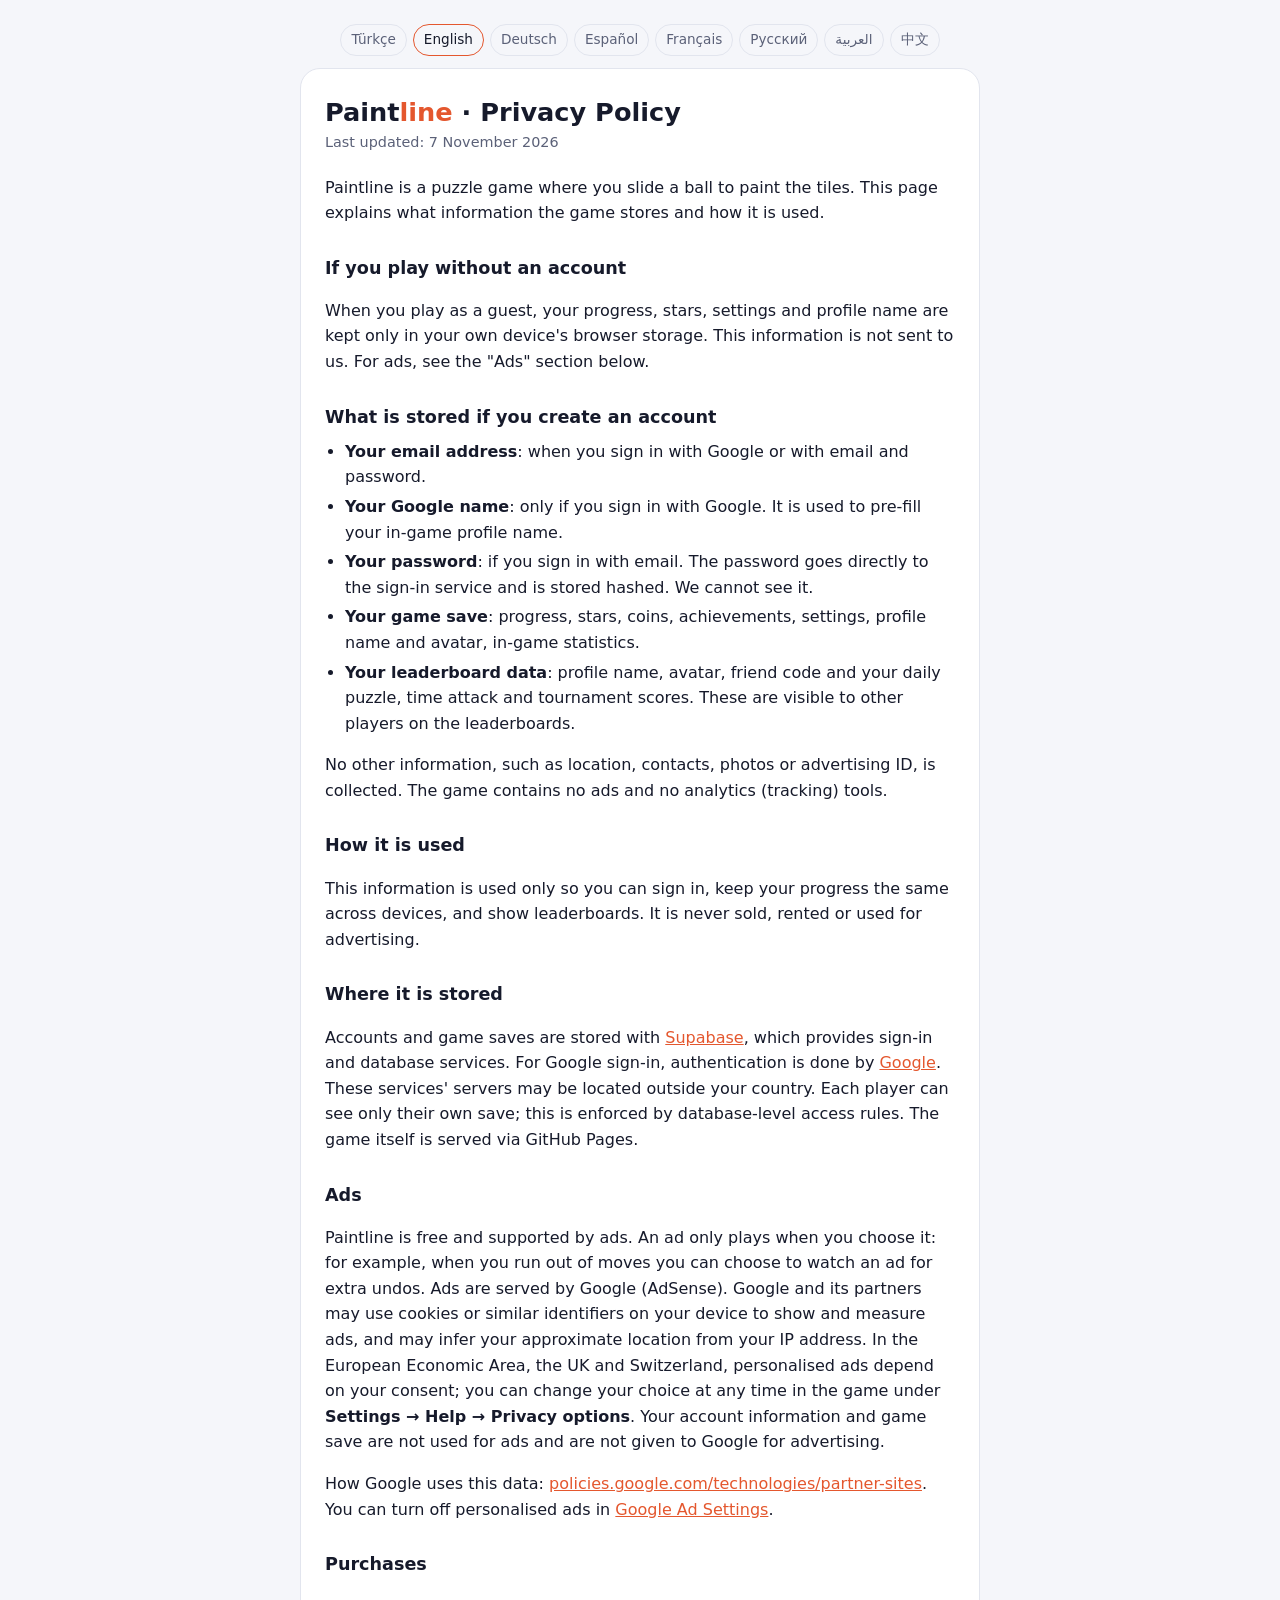
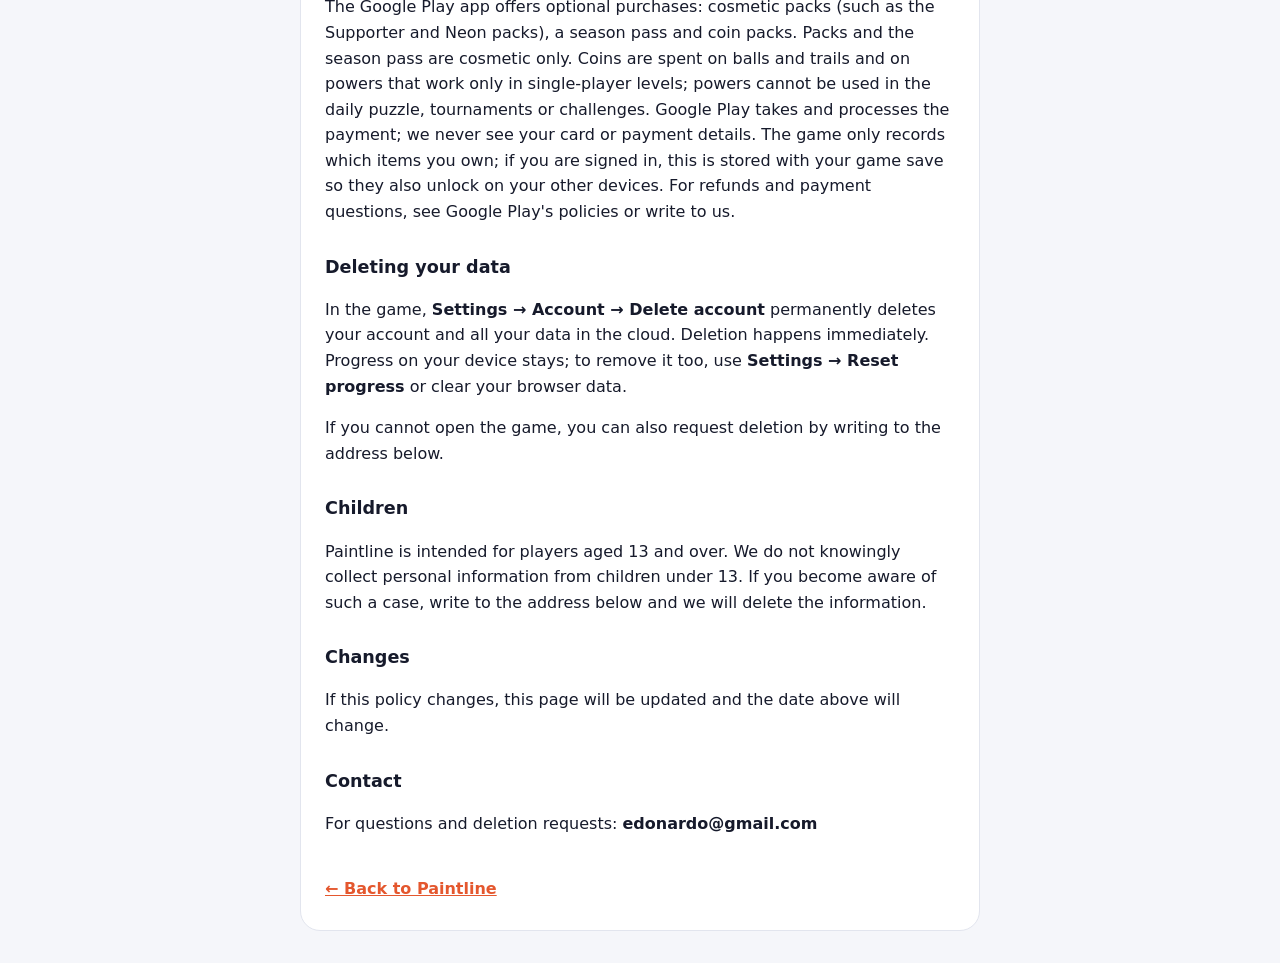
==== commit 326c83f1: "Magaza: jeton paketleri, Neon paketi, Kis Senligi karti" ====
--- a/gizlilik.html
+++ b/gizlilik.html
@@ -31,14 +31,14 @@
 <body>
 <nav><a href="gizlilik.html?lang=tr" hreflang="tr" lang="tr">Türkçe</a><a href="gizlilik.html?lang=en" hreflang="en" lang="en">English</a><a href="gizlilik.html?lang=de" hreflang="de" lang="de">Deutsch</a><a href="gizlilik.html?lang=es" hreflang="es" lang="es">Español</a><a href="gizlilik.html?lang=fr" hreflang="fr" lang="fr">Français</a><a href="gizlilik.html?lang=ru" hreflang="ru" lang="ru">Русский</a><a href="gizlilik.html?lang=ar" hreflang="ar" lang="ar">العربية</a><a href="gizlilik.html?lang=zh" hreflang="zh" lang="zh">中文</a></nav>
 <main>
-<section lang="tr"><h1 data-t="Gizlilik Politikası">Paint<span>line</span> · Gizlilik Politikası</h1><p class="date">Son güncelleme: 6 Kasım 2026</p><p>Paintline, topu kaydırıp karoları boyadığın bir bulmaca oyunudur. Bu sayfa, oyunun hangi bilgileri sakladığını ve bunları nasıl kullandığını anlatır.</p><h2>Hesap açmadan oynarsan</h2><p>Misafir olarak oynadığında ilerlemen, yıldızların, ayarların ve profil adın yalnızca kendi cihazındaki tarayıcı depolamasında tutulur. Bu bilgiler bize gönderilmez. Reklamlar için aşağıdaki "Reklamlar" bölümüne bak.</p><h2>Hesap açarsan saklananlar</h2><ul><li><b>E-posta adresin</b>: Google ile ya da e-posta ve şifreyle giriş yaptığında.</li><li><b>Google'daki adın</b>: yalnızca Google ile giriş yaparsan. Oyundaki profil adını başlangıçta doldurmak için kullanılır.</li><li><b>Şifren</b>: e-postayla giriş yaparsan. Şifre doğrudan giriş hizmetine gider, şifrelenmiş (hash) olarak saklanır. Biz şifreni göremeyiz.</li><li><b>Oyun kaydın</b>: ilerleme, yıldızlar, jetonlar, başarımlar, ayarlar, profil adı ve avatarın, oyun içi istatistikler.</li><li><b>Sıralama bilgilerin</b>: profil adın, avatarın, arkadaş kodun ve günün bulmacası, zamana karşı ve turnuva puanların. Bunlar sıralamada diğer oyunculara görünür.</li></ul><p>Konum, rehber, fotoğraf, reklam kimliği gibi başka hiçbir bilgi toplanmaz. Oyunda reklam ve analiz (izleme) aracı yoktur.</p><h2>Ne için kullanılır</h2><p>Bu bilgiler yalnızca giriş yapabilmen, ilerlemenin farklı cihazlarında aynı kalması ve sıralamalar için kullanılır. Kimseye satılmaz, kiralanmaz ve reklam için kullanılmaz.</p><h2>Nerede saklanır</h2><p>Hesap ve oyun kayıtları, giriş ve veritabanı hizmeti veren <a href="https://supabase.com/privacy" rel="noopener">Supabase</a> üzerinde saklanır. Google ile girişte kimlik doğrulamasını <a href="https://policies.google.com/privacy" rel="noopener">Google</a> yapar. Bu hizmetlerin sunucuları Türkiye dışında olabilir. Her oyuncu yalnızca kendi kaydını görebilir; bu, veritabanı düzeyindeki erişim kurallarıyla sağlanır. Oyunun kendisi GitHub Pages üzerinden sunulur.</p><h2>Reklamlar</h2><p>Paintline ücretsizdir ve reklamlarla desteklenir. Reklam yalnızca sen istediğinde açılır: örneğin hamlen bittiğinde ek geri alma hakkı için bir reklam izlemeyi seçebilirsin. Reklamları Google (AdSense) gösterir. Google ve iş ortakları reklam göstermek ve ölçmek için cihazında çerez ya da benzeri tanımlayıcılar kullanabilir ve IP adresinden yaklaşık konumu çıkarabilir. Avrupa Ekonomik Alanı, Birleşik Krallık ve İsviçre'de reklamların kişiselleştirilmesi senin onayına bağlıdır; seçimini oyunda <b>Ayarlar → Yardım → Gizlilik seçenekleri</b> ile istediğin zaman değiştirebilirsin. Hesap bilgilerin ve oyun kaydın reklam için kullanılmaz ve Google'a reklam amacıyla verilmez.</p><p>Google'ın bu verileri nasıl kullandığı: <a href="https://policies.google.com/technologies/partner-sites" rel="noopener">policies.google.com/technologies/partner-sites</a>. Kişiselleştirilmiş reklamları <a href="https://adssettings.google.com" rel="noopener">Google Reklam Ayarları</a>'ndan kapatabilirsin.</p><h2>Satın alımlar</h2><p>Google Play uygulamasında isteğe bağlı bir "Destekçi paketi" satın alabilirsin; yalnızca görünüm verir. Ödemeyi Google Play alır ve işler; kart ya da ödeme bilgilerini biz hiç görmeyiz. Oyun yalnızca paketi aldığını kaydeder; hesabınla giriş yaptıysan bu bilgi oyun kaydınla birlikte saklanır ki paket diğer cihazlarında da açılsın. İade ve ödeme soruları için Google Play'in kurallarına bak ya da bize yaz.</p><h2>Bilgilerini silmek</h2><p>Oyunda <b>Ayarlar → Hesap → Hesabı sil</b> ile hesabını ve buluttaki bütün kayıtlarını kalıcı olarak silebilirsin. Silme hemen gerçekleşir. Cihazındaki ilerleme yerinde kalır; onu da silmek istersen <b>Ayarlar → İlerlemeyi sıfırla</b>'yı kullanabilir ya da tarayıcı verilerini temizleyebilirsin.</p><p>Oyuna giremiyorsan aşağıdaki adrese yazarak da silinmesini isteyebilirsin.</p><h2>Çocuklar</h2><p>Paintline'ın hedef kitlesi 13 yaş ve üzeridir. 13 yaşından küçüklerden bilerek kişisel bilgi toplamayız. Böyle bir durum fark edersen aşağıdaki adrese yaz, ilgili bilgileri sileriz.</p><h2>Değişiklikler</h2><p>Bu politika değişirse bu sayfa güncellenir ve üstteki tarih değişir.</p><h2>İletişim</h2><p>Sorular ve silme istekleri için: <b>edonardo@gmail.com</b></p><a class="back" href="./">← Paintline'a dön</a></section>
-<section lang="en"><h1 data-t="Privacy Policy">Paint<span>line</span> · Privacy Policy</h1><p class="date">Last updated: 6 November 2026</p><p>Paintline is a puzzle game where you slide a ball to paint the tiles. This page explains what information the game stores and how it is used.</p><h2>If you play without an account</h2><p>When you play as a guest, your progress, stars, settings and profile name are kept only in your own device's browser storage. This information is not sent to us. For ads, see the "Ads" section below.</p><h2>What is stored if you create an account</h2><ul><li><b>Your email address</b>: when you sign in with Google or with email and password.</li><li><b>Your Google name</b>: only if you sign in with Google. It is used to pre-fill your in-game profile name.</li><li><b>Your password</b>: if you sign in with email. The password goes directly to the sign-in service and is stored hashed. We cannot see it.</li><li><b>Your game save</b>: progress, stars, coins, achievements, settings, profile name and avatar, in-game statistics.</li><li><b>Your leaderboard data</b>: profile name, avatar, friend code and your daily puzzle, time attack and tournament scores. These are visible to other players on the leaderboards.</li></ul><p>No other information, such as location, contacts, photos or advertising ID, is collected. The game contains no ads and no analytics (tracking) tools.</p><h2>How it is used</h2><p>This information is used only so you can sign in, keep your progress the same across devices, and show leaderboards. It is never sold, rented or used for advertising.</p><h2>Where it is stored</h2><p>Accounts and game saves are stored with <a href="https://supabase.com/privacy" rel="noopener">Supabase</a>, which provides sign-in and database services. For Google sign-in, authentication is done by <a href="https://policies.google.com/privacy" rel="noopener">Google</a>. These services' servers may be located outside your country. Each player can see only their own save; this is enforced by database-level access rules. The game itself is served via GitHub Pages.</p><h2>Ads</h2><p>Paintline is free and supported by ads. An ad only plays when you choose it: for example, when you run out of moves you can choose to watch an ad for extra undos. Ads are served by Google (AdSense). Google and its partners may use cookies or similar identifiers on your device to show and measure ads, and may infer your approximate location from your IP address. In the European Economic Area, the UK and Switzerland, personalised ads depend on your consent; you can change your choice at any time in the game under <b>Settings → Help → Privacy options</b>. Your account information and game save are not used for ads and are not given to Google for advertising.</p><p>How Google uses this data: <a href="https://policies.google.com/technologies/partner-sites" rel="noopener">policies.google.com/technologies/partner-sites</a>. You can turn off personalised ads in <a href="https://adssettings.google.com" rel="noopener">Google Ad Settings</a>.</p><h2>Purchases</h2><p>In the Google Play app you can buy an optional "Supporter pack"; it is cosmetic only. Google Play takes and processes the payment; we never see your card or payment details. The game only records that you own the pack; if you are signed in, this is stored with your game save so the pack also unlocks on your other devices. For refunds and payment questions, see Google Play's policies or write to us.</p><h2>Deleting your data</h2><p>In the game, <b>Settings → Account → Delete account</b> permanently deletes your account and all your data in the cloud. Deletion happens immediately. Progress on your device stays; to remove it too, use <b>Settings → Reset progress</b> or clear your browser data.</p><p>If you cannot open the game, you can also request deletion by writing to the address below.</p><h2>Children</h2><p>Paintline is intended for players aged 13 and over. We do not knowingly collect personal information from children under 13. If you become aware of such a case, write to the address below and we will delete the information.</p><h2>Changes</h2><p>If this policy changes, this page will be updated and the date above will change.</p><h2>Contact</h2><p>For questions and deletion requests: <b>edonardo@gmail.com</b></p><a class="back" href="./">← Back to Paintline</a></section>
-<section lang="de"><h1 data-t="Datenschutzerklärung">Paint<span>line</span> · Datenschutzerklärung</h1><p class="date">Zuletzt aktualisiert: 6. November 2026</p><p>Paintline ist ein Rätselspiel, in dem du eine Kugel schiebst, um die Felder zu bemalen. Diese Seite erklärt, welche Daten das Spiel speichert und wie sie verwendet werden.</p><h2>Wenn du ohne Konto spielst</h2><p>Als Gast werden dein Fortschritt, deine Sterne, Einstellungen und dein Profilname nur im Browserspeicher deines eigenen Geräts gespeichert. Diese Daten werden nicht an uns gesendet. Zu Werbung siehe den Abschnitt „Werbung“ unten.</p><h2>Was mit einem Konto gespeichert wird</h2><ul><li><b>Deine E-Mail-Adresse</b>: wenn du dich mit Google oder mit E-Mail und Passwort anmeldest.</li><li><b>Dein Google-Name</b>: nur bei der Anmeldung mit Google. Er füllt anfangs deinen Profilnamen im Spiel aus.</li><li><b>Dein Passwort</b>: bei der Anmeldung per E-Mail. Das Passwort geht direkt an den Anmeldedienst und wird gehasht gespeichert. Wir können es nicht sehen.</li><li><b>Dein Spielstand</b>: Fortschritt, Sterne, Münzen, Erfolge, Einstellungen, Profilname und Avatar, Spielstatistiken.</li><li><b>Deine Ranglistendaten</b>: Profilname, Avatar, Freundescode und deine Punkte im Tagesrätsel, im Zeitrennen und im Turnier. Diese sind für andere Spieler in den Ranglisten sichtbar.</li></ul><p>Es werden keine weiteren Daten wie Standort, Kontakte, Fotos oder Werbe-ID erhoben. Das Spiel enthält keine Werbung und keine Analyse- (Tracking-) Werkzeuge.</p><h2>Wofür sie verwendet werden</h2><p>Diese Daten dienen nur dazu, dass du dich anmelden kannst, dein Fortschritt auf allen Geräten gleich bleibt und Ranglisten angezeigt werden. Sie werden nicht verkauft, vermietet oder für Werbung genutzt.</p><h2>Wo sie gespeichert werden</h2><p>Konten und Spielstände werden bei <a href="https://supabase.com/privacy" rel="noopener">Supabase</a> gespeichert, das Anmelde- und Datenbankdienste bereitstellt. Bei der Google-Anmeldung übernimmt <a href="https://policies.google.com/privacy" rel="noopener">Google</a> die Authentifizierung. Die Server dieser Dienste können sich außerhalb deines Landes befinden. Jeder Spieler sieht nur seinen eigenen Spielstand; das wird durch Zugriffsregeln in der Datenbank sichergestellt. Das Spiel selbst wird über GitHub Pages bereitgestellt.</p><h2>Werbung</h2><p>Paintline ist kostenlos und wird durch Werbung finanziert. Eine Anzeige startet nur, wenn du es möchtest: Wenn dir zum Beispiel die Züge ausgehen, kannst du eine Anzeige ansehen und dafür zusätzliche Rückgängig-Schritte bekommen. Die Anzeigen liefert Google (AdSense). Google und seine Partner können Cookies oder ähnliche Kennungen auf deinem Gerät verwenden, um Anzeigen auszuliefern und zu messen, und aus deiner IP-Adresse deinen ungefähren Standort ableiten. Im Europäischen Wirtschaftsraum, im Vereinigten Königreich und in der Schweiz hängen personalisierte Anzeigen von deiner Einwilligung ab; du kannst deine Wahl jederzeit im Spiel unter <b>Einstellungen → Hilfe → Datenschutzoptionen</b> ändern. Deine Kontodaten und dein Spielstand werden nicht für Werbung verwendet und nicht zu Werbezwecken an Google weitergegeben.</p><p>Wie Google diese Daten nutzt: <a href="https://policies.google.com/technologies/partner-sites" rel="noopener">policies.google.com/technologies/partner-sites</a>. Personalisierte Anzeigen kannst du in den <a href="https://adssettings.google.com" rel="noopener">Google-Anzeigeneinstellungen</a> deaktivieren.</p><h2>Käufe</h2><p>In der Google-Play-App kannst du ein optionales „Unterstützer-Paket“ kaufen; es ist rein kosmetisch. Google Play nimmt die Zahlung entgegen und wickelt sie ab; Karten- oder Zahlungsdaten sehen wir nie. Das Spiel speichert nur, dass du das Paket besitzt; wenn du angemeldet bist, wird das mit deinem Spielstand gespeichert, damit das Paket auch auf deinen anderen Geräten freigeschaltet ist. Zu Erstattungen und Zahlungsfragen siehe die Richtlinien von Google Play oder schreib uns.</p><h2>Deine Daten löschen</h2><p>Im Spiel löschst du mit <b>Einstellungen → Konto → Konto löschen</b> dein Konto und alle deine Daten in der Cloud dauerhaft. Die Löschung erfolgt sofort. Der Fortschritt auf deinem Gerät bleibt erhalten; um auch ihn zu entfernen, nutze <b>Einstellungen → Fortschritt zurücksetzen</b> oder lösche deine Browserdaten.</p><p>Wenn du das Spiel nicht öffnen kannst, kannst du die Löschung auch per E-Mail an die Adresse unten beantragen.</p><h2>Kinder</h2><p>Paintline richtet sich an Spielerinnen und Spieler ab 13 Jahren. Wir erheben wissentlich keine personenbezogenen Daten von Kindern unter 13 Jahren. Wenn dir ein solcher Fall bekannt wird, schreib an die Adresse unten, und wir löschen die Daten.</p><h2>Änderungen</h2><p>Wenn sich diese Erklärung ändert, wird diese Seite aktualisiert und das Datum oben geändert.</p><h2>Kontakt</h2><p>Für Fragen und Löschanfragen: <b>edonardo@gmail.com</b></p><a class="back" href="./">← Zurück zu Paintline</a></section>
-<section lang="es"><h1 data-t="Política de privacidad">Paint<span>line</span> · Política de privacidad</h1><p class="date">Última actualización: 6 de noviembre de 2026</p><p>Paintline es un juego de puzles en el que deslizas una bola para pintar las casillas. Esta página explica qué información guarda el juego y cómo se usa.</p><h2>Si juegas sin cuenta</h2><p>Cuando juegas como invitado, tu progreso, estrellas, ajustes y nombre de perfil se guardan solo en el almacenamiento del navegador de tu propio dispositivo. Esta información no se nos envía. Sobre los anuncios, consulta la sección «Anuncios» más abajo.</p><h2>Qué se guarda si creas una cuenta</h2><ul><li><b>Tu correo electrónico</b>: al iniciar sesión con Google o con correo y contraseña.</li><li><b>Tu nombre de Google</b>: solo si inicias sesión con Google. Se usa para rellenar al principio tu nombre de perfil en el juego.</li><li><b>Tu contraseña</b>: si inicias sesión con correo. La contraseña va directamente al servicio de inicio de sesión y se guarda cifrada (hash). No podemos verla.</li><li><b>Tu partida guardada</b>: progreso, estrellas, monedas, logros, ajustes, nombre de perfil y avatar, estadísticas del juego.</li><li><b>Tus datos de clasificación</b>: nombre de perfil, avatar, código de amigo y tus puntuaciones del puzle diario, contrarreloj y torneo. Son visibles para otros jugadores en las clasificaciones.</li></ul><p>No se recoge ninguna otra información, como ubicación, contactos, fotos o ID de publicidad. El juego no tiene anuncios ni herramientas de análisis (seguimiento).</p><h2>Para qué se usa</h2><p>Esta información se usa solo para que puedas iniciar sesión, mantener tu progreso igual en todos tus dispositivos y mostrar clasificaciones. Nunca se vende, alquila ni se usa para publicidad.</p><h2>Dónde se guarda</h2><p>Las cuentas y partidas se guardan en <a href="https://supabase.com/privacy" rel="noopener">Supabase</a>, que ofrece servicios de inicio de sesión y base de datos. Con el inicio de sesión de Google, la autenticación la realiza <a href="https://policies.google.com/privacy" rel="noopener">Google</a>. Los servidores de estos servicios pueden estar fuera de tu país. Cada jugador solo puede ver su propia partida; esto se garantiza con reglas de acceso en la base de datos. El juego se sirve a través de GitHub Pages.</p><h2>Anuncios</h2><p>Paintline es gratis y se financia con anuncios. Un anuncio solo se reproduce cuando tú lo eliges: por ejemplo, si te quedas sin movimientos puedes ver un anuncio para conseguir deshacer extra. Los anuncios los sirve Google (AdSense). Google y sus socios pueden usar cookies o identificadores similares en tu dispositivo para mostrar y medir anuncios, y pueden deducir tu ubicación aproximada a partir de tu dirección IP. En el Espacio Económico Europeo, el Reino Unido y Suiza, los anuncios personalizados dependen de tu consentimiento; puedes cambiar tu elección en cualquier momento en el juego, en <b>Ajustes → Ayuda → Opciones de privacidad</b>. La información de tu cuenta y tu partida guardada no se usan para anuncios ni se ceden a Google con fines publicitarios.</p><p>Cómo usa Google estos datos: <a href="https://policies.google.com/technologies/partner-sites" rel="noopener">policies.google.com/technologies/partner-sites</a>. Puedes desactivar los anuncios personalizados en la <a href="https://adssettings.google.com" rel="noopener">Configuración de anuncios de Google</a>.</p><h2>Compras</h2><p>En la app de Google Play puedes comprar un «Pack de apoyo» opcional; es solo estético. Google Play cobra y procesa el pago; nunca vemos tu tarjeta ni tus datos de pago. El juego solo registra que tienes el pack; si has iniciado sesión, se guarda con tu partida para que el pack también se desbloquee en tus otros dispositivos. Para reembolsos y dudas de pago, consulta las políticas de Google Play o escríbenos.</p><h2>Eliminar tus datos</h2><p>En el juego, <b>Ajustes → Cuenta → Eliminar cuenta</b> borra de forma permanente tu cuenta y todos tus datos en la nube. La eliminación es inmediata. El progreso en tu dispositivo se mantiene; para borrarlo también, usa <b>Ajustes → Restablecer progreso</b> o borra los datos del navegador.</p><p>Si no puedes abrir el juego, también puedes solicitar la eliminación escribiendo a la dirección de abajo.</p><h2>Niños</h2><p>Paintline está pensado para jugadores de 13 años o más. No recogemos a sabiendas datos personales de menores de 13 años. Si detectas un caso así, escribe a la dirección de abajo y eliminaremos la información.</p><h2>Cambios</h2><p>Si esta política cambia, se actualizará esta página y cambiará la fecha de arriba.</p><h2>Contacto</h2><p>Para preguntas y solicitudes de eliminación: <b>edonardo@gmail.com</b></p><a class="back" href="./">← Volver a Paintline</a></section>
-<section lang="fr"><h1 data-t="Politique de confidentialité">Paint<span>line</span> · Politique de confidentialité</h1><p class="date">Dernière mise à jour : 6 novembre 2026</p><p>Paintline est un jeu de réflexion où tu fais glisser une bille pour peindre les cases. Cette page explique quelles informations le jeu conserve et comment elles sont utilisées.</p><h2>Si tu joues sans compte</h2><p>En jouant en invité, ta progression, tes étoiles, tes réglages et ton nom de profil sont conservés uniquement dans le stockage du navigateur de ton appareil. Ces informations ne nous sont pas envoyées. Pour la publicité, voir la section « Publicité » ci-dessous.</p><h2>Ce qui est conservé si tu crées un compte</h2><ul><li><b>Ton adresse e-mail</b> : lorsque tu te connectes avec Google ou avec e-mail et mot de passe.</li><li><b>Ton nom Google</b> : seulement si tu te connectes avec Google. Il sert à préremplir ton nom de profil dans le jeu.</li><li><b>Ton mot de passe</b> : si tu te connectes par e-mail. Il est transmis directement au service de connexion et conservé sous forme hachée. Nous ne pouvons pas le voir.</li><li><b>Ta sauvegarde</b> : progression, étoiles, jetons, succès, réglages, nom de profil et avatar, statistiques de jeu.</li><li><b>Tes données de classement</b> : nom de profil, avatar, code ami et tes scores du puzzle du jour, du contre-la-montre et du tournoi. Ils sont visibles par les autres joueurs dans les classements.</li></ul><p>Aucune autre information (localisation, contacts, photos, identifiant publicitaire…) n'est collectée. Le jeu ne contient ni publicité ni outil d'analyse (suivi).</p><h2>À quoi elles servent</h2><p>Ces informations servent uniquement à te connecter, à garder ta progression identique sur tous tes appareils et à afficher les classements. Elles ne sont jamais vendues, louées ni utilisées à des fins publicitaires.</p><h2>Où elles sont conservées</h2><p>Les comptes et sauvegardes sont conservés chez <a href="https://supabase.com/privacy" rel="noopener">Supabase</a>, qui fournit les services de connexion et de base de données. Pour la connexion Google, l'authentification est assurée par <a href="https://policies.google.com/privacy" rel="noopener">Google</a>. Les serveurs de ces services peuvent se trouver hors de ton pays. Chaque joueur ne voit que sa propre sauvegarde, grâce à des règles d'accès au niveau de la base de données. Le jeu est servi via GitHub Pages.</p><h2>Publicité</h2><p>Paintline est gratuit et financé par la publicité. Une publicité ne se lance que si tu le choisis : par exemple, quand tu n'as plus de coups, tu peux regarder une publicité pour obtenir des annulations supplémentaires. Les publicités sont diffusées par Google (AdSense). Google et ses partenaires peuvent utiliser des cookies ou des identifiants similaires sur ton appareil pour diffuser et mesurer les publicités, et déduire ta position approximative de ton adresse IP. Dans l'Espace économique européen, au Royaume-Uni et en Suisse, les publicités personnalisées dépendent de ton consentement ; tu peux modifier ton choix à tout moment dans le jeu, sous <b>Réglages → Aide → Options de confidentialité</b>. Les informations de ton compte et ta sauvegarde ne sont pas utilisées pour la publicité et ne sont pas transmises à Google à des fins publicitaires.</p><p>Comment Google utilise ces données : <a href="https://policies.google.com/technologies/partner-sites" rel="noopener">policies.google.com/technologies/partner-sites</a>. Tu peux désactiver les publicités personnalisées dans les <a href="https://adssettings.google.com" rel="noopener">paramètres des annonces Google</a>.</p><h2>Achats</h2><p>Dans l'appli Google Play, tu peux acheter un « Pack de soutien » facultatif ; il est uniquement esthétique. Google Play encaisse et traite le paiement ; nous ne voyons jamais ta carte ni tes données de paiement. Le jeu enregistre seulement que tu possèdes le pack ; si tu es connecté, cette information est stockée avec ta sauvegarde pour que le pack soit aussi débloqué sur tes autres appareils. Pour les remboursements et questions de paiement, consulte les règles de Google Play ou écris-nous.</p><h2>Supprimer tes données</h2><p>Dans le jeu, <b>Réglages → Compte → Supprimer le compte</b> supprime définitivement ton compte et toutes tes données dans le cloud. La suppression est immédiate. La progression sur ton appareil reste ; pour l'effacer aussi, utilise <b>Réglages → Réinitialiser la progression</b> ou efface les données du navigateur.</p><p>Si tu ne peux pas ouvrir le jeu, tu peux aussi demander la suppression en écrivant à l'adresse ci-dessous.</p><h2>Enfants</h2><p>Paintline s'adresse aux joueurs de 13 ans et plus. Nous ne collectons pas sciemment de données personnelles d'enfants de moins de 13 ans. Si tu constates un tel cas, écris à l'adresse ci-dessous et nous supprimerons ces informations.</p><h2>Modifications</h2><p>Si cette politique change, cette page sera mise à jour et la date ci-dessus modifiée.</p><h2>Contact</h2><p>Pour les questions et demandes de suppression : <b>edonardo@gmail.com</b></p><a class="back" href="./">← Retour à Paintline</a></section>
-<section lang="ru"><h1 data-t="Политика конфиденциальности">Paint<span>line</span> · Политика конфиденциальности</h1><p class="date">Последнее обновление: 6 ноября 2026 г.</p><p>Paintline — это головоломка, в которой ты катишь шарик и раскрашиваешь клетки. На этой странице объясняется, какие данные хранит игра и как они используются.</p><h2>Если играть без аккаунта</h2><p>В гостевом режиме твой прогресс, звёзды, настройки и имя профиля хранятся только в хранилище браузера на твоём устройстве. Эти данные нам не отправляются. О рекламе — в разделе «Реклама» ниже.</p><h2>Что хранится, если создать аккаунт</h2><ul><li><b>Адрес электронной почты</b>: при входе через Google или по почте и паролю.</li><li><b>Имя в Google</b>: только при входе через Google. Используется, чтобы заполнить имя профиля в игре.</li><li><b>Пароль</b>: при входе по почте. Пароль передаётся напрямую сервису входа и хранится в виде хеша. Мы не можем его увидеть.</li><li><b>Сохранение игры</b>: прогресс, звёзды, монеты, достижения, настройки, имя профиля и аватар, игровая статистика.</li><li><b>Данные рейтинга</b>: имя профиля, аватар, код друга и твои очки в головоломке дня, игре на время и турнире. Они видны другим игрокам в рейтингах.</li></ul><p>Никакие другие данные (местоположение, контакты, фото, рекламный идентификатор) не собираются. В игре нет рекламы и инструментов аналитики (отслеживания).</p><h2>Для чего они используются</h2><p>Эти данные нужны только для входа, чтобы прогресс был одинаковым на всех устройствах, и для рейтингов. Они не продаются, не сдаются в аренду и не используются для рекламы.</p><h2>Где они хранятся</h2><p>Аккаунты и сохранения хранятся в <a href="https://supabase.com/privacy" rel="noopener">Supabase</a> — сервисе входа и базы данных. При входе через Google аутентификацию выполняет <a href="https://policies.google.com/privacy" rel="noopener">Google</a>. Серверы этих сервисов могут находиться за пределами твоей страны. Каждый игрок видит только своё сохранение; это обеспечивается правилами доступа на уровне базы данных. Сама игра размещена на GitHub Pages.</p><h2>Реклама</h2><p>Paintline бесплатна и поддерживается рекламой. Реклама запускается только по твоему выбору: например, когда ходы закончились, можно посмотреть рекламу и получить дополнительные отмены. Рекламу показывает Google (AdSense). Google и его партнёры могут использовать файлы cookie или похожие идентификаторы на твоём устройстве, чтобы показывать и измерять рекламу, а также определять примерное местоположение по IP-адресу. В Европейской экономической зоне, Великобритании и Швейцарии персонализированная реклама показывается только с твоего согласия; изменить выбор можно в любое время в игре: <b>Настройки → Помощь → Настройки конфиденциальности</b>. Данные аккаунта и сохранение игры не используются для рекламы и не передаются Google в рекламных целях.</p><p>Как Google использует эти данные: <a href="https://policies.google.com/technologies/partner-sites" rel="noopener">policies.google.com/technologies/partner-sites</a>. Отключить персонализированную рекламу можно в <a href="https://adssettings.google.com" rel="noopener">настройках рекламы Google</a>.</p><h2>Покупки</h2><p>В приложении из Google Play можно купить необязательный «Набор поддержки»; он меняет только внешний вид. Оплату принимает и обрабатывает Google Play; данные карты и платежа мы никогда не видим. Игра сохраняет лишь то, что набор у тебя есть; если ты вошёл в аккаунт, это хранится вместе с сохранением игры, чтобы набор открылся и на других устройствах. По возвратам и вопросам оплаты смотри правила Google Play или напиши нам.</p><h2>Удаление данных</h2><p>В игре <b>Настройки → Аккаунт → Удалить аккаунт</b> навсегда удаляет аккаунт и все твои данные в облаке. Удаление происходит сразу. Прогресс на устройстве остаётся; чтобы удалить и его, используй <b>Настройки → Сбросить прогресс</b> или очисти данные браузера.</p><p>Если ты не можешь открыть игру, можно запросить удаление, написав на адрес ниже.</p><h2>Дети</h2><p>Paintline предназначена для игроков от 13 лет. Мы сознательно не собираем личные данные детей младше 13 лет. Если тебе стало известно о таком случае, напиши на адрес ниже, и мы удалим эти данные.</p><h2>Изменения</h2><p>Если политика изменится, эта страница будет обновлена, а дата вверху изменится.</p><h2>Контакты</h2><p>Вопросы и запросы на удаление: <b>edonardo@gmail.com</b></p><a class="back" href="./">← Назад в Paintline</a></section>
-<section lang="ar" dir="rtl"><h1 data-t="سياسة الخصوصية">Paint<span>line</span> · سياسة الخصوصية</h1><p class="date">آخر تحديث: 6 نوفمبر 2026</p><p>Paintline لعبة ألغاز تمرّر فيها كرة لتلوين المربعات. توضّح هذه الصفحة المعلومات التي تحفظها اللعبة وكيفية استخدامها.</p><h2>إذا لعبت بدون حساب</h2><p>عند اللعب كضيف، يُحفظ تقدّمك ونجومك وإعداداتك واسم ملفك الشخصي في مساحة تخزين المتصفح على جهازك فقط. لا تُرسل هذه المعلومات إلينا. وللإعلانات راجع قسم «الإعلانات» أدناه.</p><h2>ما يُحفظ إذا أنشأت حسابًا</h2><ul><li><b>بريدك الإلكتروني</b>: عند تسجيل الدخول عبر Google أو بالبريد وكلمة المرور.</li><li><b>اسمك في Google</b>: فقط إذا سجّلت الدخول عبر Google، ويُستخدم لملء اسم ملفك الشخصي في اللعبة.</li><li><b>كلمة المرور</b>: إذا سجّلت الدخول بالبريد. تُرسل مباشرة إلى خدمة تسجيل الدخول وتُحفظ مشفّرة (hash). لا يمكننا رؤيتها.</li><li><b>حفظ اللعبة</b>: التقدّم والنجوم والعملات والإنجازات والإعدادات واسم الملف الشخصي والصورة الرمزية وإحصاءات اللعب.</li><li><b>بيانات لوحة الصدارة</b>: اسم الملف الشخصي والصورة الرمزية ورمز الصديق ونقاطك في لغز اليوم وسباق الوقت والبطولة. تظهر للاعبين الآخرين في لوحات الصدارة.</li></ul><p>لا تُجمع أي معلومات أخرى مثل الموقع أو جهات الاتصال أو الصور أو معرّف الإعلانات. لا تحتوي اللعبة على إعلانات ولا على أدوات تحليل (تتبّع).</p><h2>فيمَ تُستخدم</h2><p>تُستخدم هذه المعلومات فقط لتسجيل دخولك، وإبقاء تقدّمك نفسه على جميع أجهزتك، وعرض لوحات الصدارة. لا تُباع ولا تؤجَّر ولا تُستخدم للإعلانات.</p><h2>أين تُحفظ</h2><p>تُحفظ الحسابات وملفات الحفظ لدى <a href="https://supabase.com/privacy" rel="noopener">Supabase</a> الذي يقدّم خدمات تسجيل الدخول وقاعدة البيانات. عند تسجيل الدخول عبر Google يتولّى <a href="https://policies.google.com/privacy" rel="noopener">Google</a> التحقق من الهوية. قد تكون خوادم هذه الخدمات خارج بلدك. لا يرى كل لاعب إلا حفظه الخاص، ويُضمن ذلك بقواعد وصول على مستوى قاعدة البيانات. تُقدَّم اللعبة نفسها عبر GitHub Pages.</p><h2>الإعلانات</h2><p>Paintline مجانية وتدعمها الإعلانات. لا يبدأ الإعلان إلا إذا اخترت ذلك: مثلًا عند نفاد حركاتك يمكنك مشاهدة إعلان للحصول على مرات تراجع إضافية. تعرض Google (AdSense) الإعلانات. قد تستخدم Google وشركاؤها ملفات تعريف الارتباط أو معرّفات مشابهة على جهازك لعرض الإعلانات وقياسها، وقد تستنتج موقعك التقريبي من عنوان IP. في المنطقة الاقتصادية الأوروبية والمملكة المتحدة وسويسرا تعتمد الإعلانات المخصّصة على موافقتك، ويمكنك تغيير اختيارك في أي وقت داخل اللعبة من <b>الإعدادات ← المساعدة ← خيارات الخصوصية</b>. لا تُستخدم معلومات حسابك ولا حفظ لعبتك للإعلانات ولا تُعطى لـ Google لأغراض إعلانية.</p><p>كيف تستخدم Google هذه البيانات: <a href="https://policies.google.com/technologies/partner-sites" rel="noopener">policies.google.com/technologies/partner-sites</a>. يمكنك إيقاف الإعلانات المخصّصة من <a href="https://adssettings.google.com" rel="noopener">إعدادات إعلانات Google</a>.</p><h2>المشتريات</h2><p>في تطبيق Google Play يمكنك شراء «حزمة الداعمين» الاختيارية، وهي للمظهر فقط. يتولى Google Play استلام الدفع ومعالجته، ولا نرى بيانات بطاقتك أو الدفع أبدًا. تسجّل اللعبة فقط أنك تملك الحزمة؛ وإذا سجّلت الدخول تُحفظ هذه المعلومة مع حفظ اللعبة لتُفتح الحزمة على أجهزتك الأخرى أيضًا. للاسترداد وأسئلة الدفع راجع سياسات Google Play أو راسلنا.</p><h2>حذف بياناتك</h2><p>في اللعبة، يحذف <b>الإعدادات ← الحساب ← حذف الحساب</b> حسابك وجميع بياناتك في السحابة نهائيًا وفورًا. يبقى التقدّم على جهازك؛ ولحذفه أيضًا استخدم <b>الإعدادات ← إعادة تعيين التقدم</b> أو امسح بيانات المتصفح.</p><p>إذا لم تتمكّن من فتح اللعبة، يمكنك طلب الحذف بمراسلة العنوان أدناه.</p><h2>الأطفال</h2><p>Paintline موجّهة للاعبين بعمر 13 عامًا فأكثر. لا نجمع عن علم بيانات شخصية من الأطفال دون 13 عامًا. إذا علمت بحالة كهذه فراسلنا على العنوان أدناه وسنحذف هذه المعلومات.</p><h2>التغييرات</h2><p>إذا تغيّرت هذه السياسة، ستُحدَّث هذه الصفحة ويتغيّر التاريخ أعلاه.</p><h2>التواصل</h2><p>للأسئلة وطلبات الحذف: <b>edonardo@gmail.com</b></p><a class="back" href="./">→ العودة إلى Paintline</a></section>
-<section lang="zh"><h1 data-t="隐私政策">Paint<span>line</span> · 隐私政策</h1><p class="date">最后更新：2026年11月6日</p><p>Paintline 是一款滑动小球为方格涂色的益智游戏。本页说明游戏会保存哪些信息以及如何使用这些信息。</p><h2>不注册账号游玩</h2><p>以访客身份游玩时，你的进度、星星、设置和个人资料名称只保存在你自己设备的浏览器存储中，这些信息不会发送给我们。关于广告，请见下方“广告”部分。</p><h2>注册账号后会保存的信息</h2><ul><li><b>电子邮箱</b>：使用 Google 或邮箱和密码登录时。</li><li><b>Google 名称</b>：仅在使用 Google 登录时，用于预先填写游戏内的个人资料名称。</li><li><b>密码</b>：使用邮箱登录时。密码直接发送给登录服务并以哈希形式保存，我们无法看到。</li><li><b>游戏存档</b>：进度、星星、金币、成就、设置、个人资料名称和头像、游戏统计。</li><li><b>排行榜数据</b>：个人资料名称、头像、好友码，以及每日谜题、限时挑战和锦标赛的分数。这些会在排行榜上对其他玩家可见。</li></ul><p>不会收集位置、通讯录、照片、广告标识符等任何其他信息。游戏中没有广告，也没有分析（追踪）工具。</p><h2>用途</h2><p>这些信息仅用于让你登录、在不同设备间保持相同进度以及显示排行榜。绝不会出售、出租或用于广告。</p><h2>存储位置</h2><p>账号和存档保存在提供登录和数据库服务的 <a href="https://supabase.com/privacy" rel="noopener">Supabase</a>。使用 Google 登录时，由 <a href="https://policies.google.com/privacy" rel="noopener">Google</a> 进行身份验证。这些服务的服务器可能位于你所在国家/地区之外。每位玩家只能看到自己的存档，这由数据库层面的访问规则保证。游戏本身通过 GitHub Pages 提供。</p><h2>广告</h2><p>Paintline 免费，由广告支持。只有在你选择时才会播放广告：例如步数用完时，你可以选择观看广告来获得额外的撤销次数。广告由 Google（AdSense）提供。Google 及其合作伙伴可能会在你的设备上使用 Cookie 或类似标识符来展示和衡量广告，并可能根据 IP 地址推断你的大致位置。在欧洲经济区、英国和瑞士，个性化广告取决于你的同意；你可以随时在游戏的<b>设置 → 帮助 → 隐私选项</b>中更改选择。你的账号信息和游戏存档不会用于广告，也不会为广告目的提供给 Google。</p><p>Google 如何使用这些数据：<a href="https://policies.google.com/technologies/partner-sites" rel="noopener">policies.google.com/technologies/partner-sites</a>。你可以在 <a href="https://adssettings.google.com" rel="noopener">Google 广告设置</a>中关闭个性化广告。</p><h2>购买</h2><p>在 Google Play 应用中，你可以购买可选的“支持者礼包”，它仅改变外观。付款由 Google Play 收取和处理，我们永远看不到你的银行卡或付款信息。游戏只记录你拥有该礼包；如果你已登录，此信息会随游戏存档一起保存，以便礼包在你的其他设备上也能解锁。退款和付款问题请参阅 Google Play 的政策或写信给我们。</p><h2>删除你的数据</h2><p>在游戏中，<b>设置 → 账号 → 删除账号</b> 会立即永久删除你的账号以及云端的所有数据。设备上的进度会保留；如需一并删除，请使用 <b>设置 → 重置进度</b> 或清除浏览器数据。</p><p>如果无法打开游戏，也可以发邮件到下方地址申请删除。</p><h2>儿童</h2><p>Paintline 面向 13 岁及以上的玩家。我们不会在知情的情况下收集 13 岁以下儿童的个人信息。如果你发现此类情况，请写信至下方地址，我们会删除相关信息。</p><h2>变更</h2><p>如果本政策发生变更，本页面会更新，上方日期也会随之更改。</p><h2>联系方式</h2><p>问题和删除请求请联系：<b>edonardo@gmail.com</b></p><a class="back" href="./">← 返回 Paintline</a></section>
+<section lang="tr"><h1 data-t="Gizlilik Politikası">Paint<span>line</span> · Gizlilik Politikası</h1><p class="date">Son güncelleme: 7 Kasım 2026</p><p>Paintline, topu kaydırıp karoları boyadığın bir bulmaca oyunudur. Bu sayfa, oyunun hangi bilgileri sakladığını ve bunları nasıl kullandığını anlatır.</p><h2>Hesap açmadan oynarsan</h2><p>Misafir olarak oynadığında ilerlemen, yıldızların, ayarların ve profil adın yalnızca kendi cihazındaki tarayıcı depolamasında tutulur. Bu bilgiler bize gönderilmez. Reklamlar için aşağıdaki "Reklamlar" bölümüne bak.</p><h2>Hesap açarsan saklananlar</h2><ul><li><b>E-posta adresin</b>: Google ile ya da e-posta ve şifreyle giriş yaptığında.</li><li><b>Google'daki adın</b>: yalnızca Google ile giriş yaparsan. Oyundaki profil adını başlangıçta doldurmak için kullanılır.</li><li><b>Şifren</b>: e-postayla giriş yaparsan. Şifre doğrudan giriş hizmetine gider, şifrelenmiş (hash) olarak saklanır. Biz şifreni göremeyiz.</li><li><b>Oyun kaydın</b>: ilerleme, yıldızlar, jetonlar, başarımlar, ayarlar, profil adı ve avatarın, oyun içi istatistikler.</li><li><b>Sıralama bilgilerin</b>: profil adın, avatarın, arkadaş kodun ve günün bulmacası, zamana karşı ve turnuva puanların. Bunlar sıralamada diğer oyunculara görünür.</li></ul><p>Konum, rehber, fotoğraf, reklam kimliği gibi başka hiçbir bilgi toplanmaz. Oyunda reklam ve analiz (izleme) aracı yoktur.</p><h2>Ne için kullanılır</h2><p>Bu bilgiler yalnızca giriş yapabilmen, ilerlemenin farklı cihazlarında aynı kalması ve sıralamalar için kullanılır. Kimseye satılmaz, kiralanmaz ve reklam için kullanılmaz.</p><h2>Nerede saklanır</h2><p>Hesap ve oyun kayıtları, giriş ve veritabanı hizmeti veren <a href="https://supabase.com/privacy" rel="noopener">Supabase</a> üzerinde saklanır. Google ile girişte kimlik doğrulamasını <a href="https://policies.google.com/privacy" rel="noopener">Google</a> yapar. Bu hizmetlerin sunucuları Türkiye dışında olabilir. Her oyuncu yalnızca kendi kaydını görebilir; bu, veritabanı düzeyindeki erişim kurallarıyla sağlanır. Oyunun kendisi GitHub Pages üzerinden sunulur.</p><h2>Reklamlar</h2><p>Paintline ücretsizdir ve reklamlarla desteklenir. Reklam yalnızca sen istediğinde açılır: örneğin hamlen bittiğinde ek geri alma hakkı için bir reklam izlemeyi seçebilirsin. Reklamları Google (AdSense) gösterir. Google ve iş ortakları reklam göstermek ve ölçmek için cihazında çerez ya da benzeri tanımlayıcılar kullanabilir ve IP adresinden yaklaşık konumu çıkarabilir. Avrupa Ekonomik Alanı, Birleşik Krallık ve İsviçre'de reklamların kişiselleştirilmesi senin onayına bağlıdır; seçimini oyunda <b>Ayarlar → Yardım → Gizlilik seçenekleri</b> ile istediğin zaman değiştirebilirsin. Hesap bilgilerin ve oyun kaydın reklam için kullanılmaz ve Google'a reklam amacıyla verilmez.</p><p>Google'ın bu verileri nasıl kullandığı: <a href="https://policies.google.com/technologies/partner-sites" rel="noopener">policies.google.com/technologies/partner-sites</a>. Kişiselleştirilmiş reklamları <a href="https://adssettings.google.com" rel="noopener">Google Reklam Ayarları</a>'ndan kapatabilirsin.</p><h2>Satın alımlar</h2><p>Google Play uygulamasında isteğe bağlı satın alımlar var: görünüm paketleri (örneğin Destekçi ve Neon paketi), sezon kartı ve jeton paketleri. Paketler ve sezon kartı yalnızca görünüm verir. Jetonlar top ve iz almaya ve yalnızca tek kişilik bölümlerde kullanılan güçlere harcanır; günün bulmacası, turnuva ve meydan okumalarda güç kullanılamaz. Ödemeyi Google Play alır ve işler; kart ya da ödeme bilgilerini biz hiç görmeyiz. Oyun yalnızca hangi ürünlerin sende olduğunu kaydeder; hesabınla giriş yaptıysan bu bilgi oyun kaydınla birlikte saklanır ki diğer cihazlarında da açılsın. İade ve ödeme soruları için Google Play'in kurallarına bak ya da bize yaz.</p><h2>Bilgilerini silmek</h2><p>Oyunda <b>Ayarlar → Hesap → Hesabı sil</b> ile hesabını ve buluttaki bütün kayıtlarını kalıcı olarak silebilirsin. Silme hemen gerçekleşir. Cihazındaki ilerleme yerinde kalır; onu da silmek istersen <b>Ayarlar → İlerlemeyi sıfırla</b>'yı kullanabilir ya da tarayıcı verilerini temizleyebilirsin.</p><p>Oyuna giremiyorsan aşağıdaki adrese yazarak da silinmesini isteyebilirsin.</p><h2>Çocuklar</h2><p>Paintline'ın hedef kitlesi 13 yaş ve üzeridir. 13 yaşından küçüklerden bilerek kişisel bilgi toplamayız. Böyle bir durum fark edersen aşağıdaki adrese yaz, ilgili bilgileri sileriz.</p><h2>Değişiklikler</h2><p>Bu politika değişirse bu sayfa güncellenir ve üstteki tarih değişir.</p><h2>İletişim</h2><p>Sorular ve silme istekleri için: <b>edonardo@gmail.com</b></p><a class="back" href="./">← Paintline'a dön</a></section>
+<section lang="en"><h1 data-t="Privacy Policy">Paint<span>line</span> · Privacy Policy</h1><p class="date">Last updated: 7 November 2026</p><p>Paintline is a puzzle game where you slide a ball to paint the tiles. This page explains what information the game stores and how it is used.</p><h2>If you play without an account</h2><p>When you play as a guest, your progress, stars, settings and profile name are kept only in your own device's browser storage. This information is not sent to us. For ads, see the "Ads" section below.</p><h2>What is stored if you create an account</h2><ul><li><b>Your email address</b>: when you sign in with Google or with email and password.</li><li><b>Your Google name</b>: only if you sign in with Google. It is used to pre-fill your in-game profile name.</li><li><b>Your password</b>: if you sign in with email. The password goes directly to the sign-in service and is stored hashed. We cannot see it.</li><li><b>Your game save</b>: progress, stars, coins, achievements, settings, profile name and avatar, in-game statistics.</li><li><b>Your leaderboard data</b>: profile name, avatar, friend code and your daily puzzle, time attack and tournament scores. These are visible to other players on the leaderboards.</li></ul><p>No other information, such as location, contacts, photos or advertising ID, is collected. The game contains no ads and no analytics (tracking) tools.</p><h2>How it is used</h2><p>This information is used only so you can sign in, keep your progress the same across devices, and show leaderboards. It is never sold, rented or used for advertising.</p><h2>Where it is stored</h2><p>Accounts and game saves are stored with <a href="https://supabase.com/privacy" rel="noopener">Supabase</a>, which provides sign-in and database services. For Google sign-in, authentication is done by <a href="https://policies.google.com/privacy" rel="noopener">Google</a>. These services' servers may be located outside your country. Each player can see only their own save; this is enforced by database-level access rules. The game itself is served via GitHub Pages.</p><h2>Ads</h2><p>Paintline is free and supported by ads. An ad only plays when you choose it: for example, when you run out of moves you can choose to watch an ad for extra undos. Ads are served by Google (AdSense). Google and its partners may use cookies or similar identifiers on your device to show and measure ads, and may infer your approximate location from your IP address. In the European Economic Area, the UK and Switzerland, personalised ads depend on your consent; you can change your choice at any time in the game under <b>Settings → Help → Privacy options</b>. Your account information and game save are not used for ads and are not given to Google for advertising.</p><p>How Google uses this data: <a href="https://policies.google.com/technologies/partner-sites" rel="noopener">policies.google.com/technologies/partner-sites</a>. You can turn off personalised ads in <a href="https://adssettings.google.com" rel="noopener">Google Ad Settings</a>.</p><h2>Purchases</h2><p>The Google Play app offers optional purchases: cosmetic packs (such as the Supporter and Neon packs), a season pass and coin packs. Packs and the season pass are cosmetic only. Coins are spent on balls and trails and on powers that work only in single-player levels; powers cannot be used in the daily puzzle, tournaments or challenges. Google Play takes and processes the payment; we never see your card or payment details. The game only records which items you own; if you are signed in, this is stored with your game save so they also unlock on your other devices. For refunds and payment questions, see Google Play's policies or write to us.</p><h2>Deleting your data</h2><p>In the game, <b>Settings → Account → Delete account</b> permanently deletes your account and all your data in the cloud. Deletion happens immediately. Progress on your device stays; to remove it too, use <b>Settings → Reset progress</b> or clear your browser data.</p><p>If you cannot open the game, you can also request deletion by writing to the address below.</p><h2>Children</h2><p>Paintline is intended for players aged 13 and over. We do not knowingly collect personal information from children under 13. If you become aware of such a case, write to the address below and we will delete the information.</p><h2>Changes</h2><p>If this policy changes, this page will be updated and the date above will change.</p><h2>Contact</h2><p>For questions and deletion requests: <b>edonardo@gmail.com</b></p><a class="back" href="./">← Back to Paintline</a></section>
+<section lang="de"><h1 data-t="Datenschutzerklärung">Paint<span>line</span> · Datenschutzerklärung</h1><p class="date">Zuletzt aktualisiert: 7. November 2026</p><p>Paintline ist ein Rätselspiel, in dem du eine Kugel schiebst, um die Felder zu bemalen. Diese Seite erklärt, welche Daten das Spiel speichert und wie sie verwendet werden.</p><h2>Wenn du ohne Konto spielst</h2><p>Als Gast werden dein Fortschritt, deine Sterne, Einstellungen und dein Profilname nur im Browserspeicher deines eigenen Geräts gespeichert. Diese Daten werden nicht an uns gesendet. Zu Werbung siehe den Abschnitt „Werbung“ unten.</p><h2>Was mit einem Konto gespeichert wird</h2><ul><li><b>Deine E-Mail-Adresse</b>: wenn du dich mit Google oder mit E-Mail und Passwort anmeldest.</li><li><b>Dein Google-Name</b>: nur bei der Anmeldung mit Google. Er füllt anfangs deinen Profilnamen im Spiel aus.</li><li><b>Dein Passwort</b>: bei der Anmeldung per E-Mail. Das Passwort geht direkt an den Anmeldedienst und wird gehasht gespeichert. Wir können es nicht sehen.</li><li><b>Dein Spielstand</b>: Fortschritt, Sterne, Münzen, Erfolge, Einstellungen, Profilname und Avatar, Spielstatistiken.</li><li><b>Deine Ranglistendaten</b>: Profilname, Avatar, Freundescode und deine Punkte im Tagesrätsel, im Zeitrennen und im Turnier. Diese sind für andere Spieler in den Ranglisten sichtbar.</li></ul><p>Es werden keine weiteren Daten wie Standort, Kontakte, Fotos oder Werbe-ID erhoben. Das Spiel enthält keine Werbung und keine Analyse- (Tracking-) Werkzeuge.</p><h2>Wofür sie verwendet werden</h2><p>Diese Daten dienen nur dazu, dass du dich anmelden kannst, dein Fortschritt auf allen Geräten gleich bleibt und Ranglisten angezeigt werden. Sie werden nicht verkauft, vermietet oder für Werbung genutzt.</p><h2>Wo sie gespeichert werden</h2><p>Konten und Spielstände werden bei <a href="https://supabase.com/privacy" rel="noopener">Supabase</a> gespeichert, das Anmelde- und Datenbankdienste bereitstellt. Bei der Google-Anmeldung übernimmt <a href="https://policies.google.com/privacy" rel="noopener">Google</a> die Authentifizierung. Die Server dieser Dienste können sich außerhalb deines Landes befinden. Jeder Spieler sieht nur seinen eigenen Spielstand; das wird durch Zugriffsregeln in der Datenbank sichergestellt. Das Spiel selbst wird über GitHub Pages bereitgestellt.</p><h2>Werbung</h2><p>Paintline ist kostenlos und wird durch Werbung finanziert. Eine Anzeige startet nur, wenn du es möchtest: Wenn dir zum Beispiel die Züge ausgehen, kannst du eine Anzeige ansehen und dafür zusätzliche Rückgängig-Schritte bekommen. Die Anzeigen liefert Google (AdSense). Google und seine Partner können Cookies oder ähnliche Kennungen auf deinem Gerät verwenden, um Anzeigen auszuliefern und zu messen, und aus deiner IP-Adresse deinen ungefähren Standort ableiten. Im Europäischen Wirtschaftsraum, im Vereinigten Königreich und in der Schweiz hängen personalisierte Anzeigen von deiner Einwilligung ab; du kannst deine Wahl jederzeit im Spiel unter <b>Einstellungen → Hilfe → Datenschutzoptionen</b> ändern. Deine Kontodaten und dein Spielstand werden nicht für Werbung verwendet und nicht zu Werbezwecken an Google weitergegeben.</p><p>Wie Google diese Daten nutzt: <a href="https://policies.google.com/technologies/partner-sites" rel="noopener">policies.google.com/technologies/partner-sites</a>. Personalisierte Anzeigen kannst du in den <a href="https://adssettings.google.com" rel="noopener">Google-Anzeigeneinstellungen</a> deaktivieren.</p><h2>Käufe</h2><p>In der Google-Play-App gibt es optionale Käufe: kosmetische Pakete (etwa das Unterstützer- und das Neon-Paket), einen Saisonpass und Münzpakete. Pakete und Saisonpass sind rein kosmetisch. Münzen gibst du für Bälle und Spuren aus und für Kräfte, die nur in Einzelspieler-Leveln wirken; im Tagesrätsel, in Turnieren und Herausforderungen sind Kräfte gesperrt. Google Play nimmt die Zahlung entgegen und wickelt sie ab; Karten- oder Zahlungsdaten sehen wir nie. Das Spiel speichert nur, welche Artikel du besitzt; wenn du angemeldet bist, wird das mit deinem Spielstand gespeichert, damit sie auch auf deinen anderen Geräten freigeschaltet sind. Zu Erstattungen und Zahlungsfragen siehe die Richtlinien von Google Play oder schreib uns.</p><h2>Deine Daten löschen</h2><p>Im Spiel löschst du mit <b>Einstellungen → Konto → Konto löschen</b> dein Konto und alle deine Daten in der Cloud dauerhaft. Die Löschung erfolgt sofort. Der Fortschritt auf deinem Gerät bleibt erhalten; um auch ihn zu entfernen, nutze <b>Einstellungen → Fortschritt zurücksetzen</b> oder lösche deine Browserdaten.</p><p>Wenn du das Spiel nicht öffnen kannst, kannst du die Löschung auch per E-Mail an die Adresse unten beantragen.</p><h2>Kinder</h2><p>Paintline richtet sich an Spielerinnen und Spieler ab 13 Jahren. Wir erheben wissentlich keine personenbezogenen Daten von Kindern unter 13 Jahren. Wenn dir ein solcher Fall bekannt wird, schreib an die Adresse unten, und wir löschen die Daten.</p><h2>Änderungen</h2><p>Wenn sich diese Erklärung ändert, wird diese Seite aktualisiert und das Datum oben geändert.</p><h2>Kontakt</h2><p>Für Fragen und Löschanfragen: <b>edonardo@gmail.com</b></p><a class="back" href="./">← Zurück zu Paintline</a></section>
+<section lang="es"><h1 data-t="Política de privacidad">Paint<span>line</span> · Política de privacidad</h1><p class="date">Última actualización: 7 de noviembre de 2026</p><p>Paintline es un juego de puzles en el que deslizas una bola para pintar las casillas. Esta página explica qué información guarda el juego y cómo se usa.</p><h2>Si juegas sin cuenta</h2><p>Cuando juegas como invitado, tu progreso, estrellas, ajustes y nombre de perfil se guardan solo en el almacenamiento del navegador de tu propio dispositivo. Esta información no se nos envía. Sobre los anuncios, consulta la sección «Anuncios» más abajo.</p><h2>Qué se guarda si creas una cuenta</h2><ul><li><b>Tu correo electrónico</b>: al iniciar sesión con Google o con correo y contraseña.</li><li><b>Tu nombre de Google</b>: solo si inicias sesión con Google. Se usa para rellenar al principio tu nombre de perfil en el juego.</li><li><b>Tu contraseña</b>: si inicias sesión con correo. La contraseña va directamente al servicio de inicio de sesión y se guarda cifrada (hash). No podemos verla.</li><li><b>Tu partida guardada</b>: progreso, estrellas, monedas, logros, ajustes, nombre de perfil y avatar, estadísticas del juego.</li><li><b>Tus datos de clasificación</b>: nombre de perfil, avatar, código de amigo y tus puntuaciones del puzle diario, contrarreloj y torneo. Son visibles para otros jugadores en las clasificaciones.</li></ul><p>No se recoge ninguna otra información, como ubicación, contactos, fotos o ID de publicidad. El juego no tiene anuncios ni herramientas de análisis (seguimiento).</p><h2>Para qué se usa</h2><p>Esta información se usa solo para que puedas iniciar sesión, mantener tu progreso igual en todos tus dispositivos y mostrar clasificaciones. Nunca se vende, alquila ni se usa para publicidad.</p><h2>Dónde se guarda</h2><p>Las cuentas y partidas se guardan en <a href="https://supabase.com/privacy" rel="noopener">Supabase</a>, que ofrece servicios de inicio de sesión y base de datos. Con el inicio de sesión de Google, la autenticación la realiza <a href="https://policies.google.com/privacy" rel="noopener">Google</a>. Los servidores de estos servicios pueden estar fuera de tu país. Cada jugador solo puede ver su propia partida; esto se garantiza con reglas de acceso en la base de datos. El juego se sirve a través de GitHub Pages.</p><h2>Anuncios</h2><p>Paintline es gratis y se financia con anuncios. Un anuncio solo se reproduce cuando tú lo eliges: por ejemplo, si te quedas sin movimientos puedes ver un anuncio para conseguir deshacer extra. Los anuncios los sirve Google (AdSense). Google y sus socios pueden usar cookies o identificadores similares en tu dispositivo para mostrar y medir anuncios, y pueden deducir tu ubicación aproximada a partir de tu dirección IP. En el Espacio Económico Europeo, el Reino Unido y Suiza, los anuncios personalizados dependen de tu consentimiento; puedes cambiar tu elección en cualquier momento en el juego, en <b>Ajustes → Ayuda → Opciones de privacidad</b>. La información de tu cuenta y tu partida guardada no se usan para anuncios ni se ceden a Google con fines publicitarios.</p><p>Cómo usa Google estos datos: <a href="https://policies.google.com/technologies/partner-sites" rel="noopener">policies.google.com/technologies/partner-sites</a>. Puedes desactivar los anuncios personalizados en la <a href="https://adssettings.google.com" rel="noopener">Configuración de anuncios de Google</a>.</p><h2>Compras</h2><p>La app de Google Play ofrece compras opcionales: packs estéticos (como el pack de apoyo y el pack Neón), un pase de temporada y packs de monedas. Los packs y el pase son solo estéticos. Las monedas se gastan en bolas y estelas y en poderes que solo funcionan en niveles de un jugador; en el puzle diario, los torneos y los desafíos no se pueden usar poderes. Google Play cobra y procesa el pago; nunca vemos tu tarjeta ni tus datos de pago. El juego solo registra qué artículos tienes; si has iniciado sesión, se guarda con tu partida para que también se desbloqueen en tus otros dispositivos. Para reembolsos y dudas de pago, consulta las políticas de Google Play o escríbenos.</p><h2>Eliminar tus datos</h2><p>En el juego, <b>Ajustes → Cuenta → Eliminar cuenta</b> borra de forma permanente tu cuenta y todos tus datos en la nube. La eliminación es inmediata. El progreso en tu dispositivo se mantiene; para borrarlo también, usa <b>Ajustes → Restablecer progreso</b> o borra los datos del navegador.</p><p>Si no puedes abrir el juego, también puedes solicitar la eliminación escribiendo a la dirección de abajo.</p><h2>Niños</h2><p>Paintline está pensado para jugadores de 13 años o más. No recogemos a sabiendas datos personales de menores de 13 años. Si detectas un caso así, escribe a la dirección de abajo y eliminaremos la información.</p><h2>Cambios</h2><p>Si esta política cambia, se actualizará esta página y cambiará la fecha de arriba.</p><h2>Contacto</h2><p>Para preguntas y solicitudes de eliminación: <b>edonardo@gmail.com</b></p><a class="back" href="./">← Volver a Paintline</a></section>
+<section lang="fr"><h1 data-t="Politique de confidentialité">Paint<span>line</span> · Politique de confidentialité</h1><p class="date">Dernière mise à jour : 7 novembre 2026</p><p>Paintline est un jeu de réflexion où tu fais glisser une bille pour peindre les cases. Cette page explique quelles informations le jeu conserve et comment elles sont utilisées.</p><h2>Si tu joues sans compte</h2><p>En jouant en invité, ta progression, tes étoiles, tes réglages et ton nom de profil sont conservés uniquement dans le stockage du navigateur de ton appareil. Ces informations ne nous sont pas envoyées. Pour la publicité, voir la section « Publicité » ci-dessous.</p><h2>Ce qui est conservé si tu crées un compte</h2><ul><li><b>Ton adresse e-mail</b> : lorsque tu te connectes avec Google ou avec e-mail et mot de passe.</li><li><b>Ton nom Google</b> : seulement si tu te connectes avec Google. Il sert à préremplir ton nom de profil dans le jeu.</li><li><b>Ton mot de passe</b> : si tu te connectes par e-mail. Il est transmis directement au service de connexion et conservé sous forme hachée. Nous ne pouvons pas le voir.</li><li><b>Ta sauvegarde</b> : progression, étoiles, jetons, succès, réglages, nom de profil et avatar, statistiques de jeu.</li><li><b>Tes données de classement</b> : nom de profil, avatar, code ami et tes scores du puzzle du jour, du contre-la-montre et du tournoi. Ils sont visibles par les autres joueurs dans les classements.</li></ul><p>Aucune autre information (localisation, contacts, photos, identifiant publicitaire…) n'est collectée. Le jeu ne contient ni publicité ni outil d'analyse (suivi).</p><h2>À quoi elles servent</h2><p>Ces informations servent uniquement à te connecter, à garder ta progression identique sur tous tes appareils et à afficher les classements. Elles ne sont jamais vendues, louées ni utilisées à des fins publicitaires.</p><h2>Où elles sont conservées</h2><p>Les comptes et sauvegardes sont conservés chez <a href="https://supabase.com/privacy" rel="noopener">Supabase</a>, qui fournit les services de connexion et de base de données. Pour la connexion Google, l'authentification est assurée par <a href="https://policies.google.com/privacy" rel="noopener">Google</a>. Les serveurs de ces services peuvent se trouver hors de ton pays. Chaque joueur ne voit que sa propre sauvegarde, grâce à des règles d'accès au niveau de la base de données. Le jeu est servi via GitHub Pages.</p><h2>Publicité</h2><p>Paintline est gratuit et financé par la publicité. Une publicité ne se lance que si tu le choisis : par exemple, quand tu n'as plus de coups, tu peux regarder une publicité pour obtenir des annulations supplémentaires. Les publicités sont diffusées par Google (AdSense). Google et ses partenaires peuvent utiliser des cookies ou des identifiants similaires sur ton appareil pour diffuser et mesurer les publicités, et déduire ta position approximative de ton adresse IP. Dans l'Espace économique européen, au Royaume-Uni et en Suisse, les publicités personnalisées dépendent de ton consentement ; tu peux modifier ton choix à tout moment dans le jeu, sous <b>Réglages → Aide → Options de confidentialité</b>. Les informations de ton compte et ta sauvegarde ne sont pas utilisées pour la publicité et ne sont pas transmises à Google à des fins publicitaires.</p><p>Comment Google utilise ces données : <a href="https://policies.google.com/technologies/partner-sites" rel="noopener">policies.google.com/technologies/partner-sites</a>. Tu peux désactiver les publicités personnalisées dans les <a href="https://adssettings.google.com" rel="noopener">paramètres des annonces Google</a>.</p><h2>Achats</h2><p>L'appli Google Play propose des achats facultatifs : des packs esthétiques (comme le pack de soutien et le pack Néon), un pass de saison et des packs de pièces. Les packs et le pass sont uniquement esthétiques. Les pièces servent à acheter des balles et des traînées, et des pouvoirs utilisables seulement dans les niveaux en solo ; les pouvoirs sont bloqués dans le puzzle du jour, les tournois et les défis. Google Play encaisse et traite le paiement ; nous ne voyons jamais ta carte ni tes données de paiement. Le jeu enregistre seulement les articles que tu possèdes ; si tu es connecté, cette information est stockée avec ta sauvegarde pour qu'ils soient aussi débloqués sur tes autres appareils. Pour les remboursements et questions de paiement, consulte les règles de Google Play ou écris-nous.</p><h2>Supprimer tes données</h2><p>Dans le jeu, <b>Réglages → Compte → Supprimer le compte</b> supprime définitivement ton compte et toutes tes données dans le cloud. La suppression est immédiate. La progression sur ton appareil reste ; pour l'effacer aussi, utilise <b>Réglages → Réinitialiser la progression</b> ou efface les données du navigateur.</p><p>Si tu ne peux pas ouvrir le jeu, tu peux aussi demander la suppression en écrivant à l'adresse ci-dessous.</p><h2>Enfants</h2><p>Paintline s'adresse aux joueurs de 13 ans et plus. Nous ne collectons pas sciemment de données personnelles d'enfants de moins de 13 ans. Si tu constates un tel cas, écris à l'adresse ci-dessous et nous supprimerons ces informations.</p><h2>Modifications</h2><p>Si cette politique change, cette page sera mise à jour et la date ci-dessus modifiée.</p><h2>Contact</h2><p>Pour les questions et demandes de suppression : <b>edonardo@gmail.com</b></p><a class="back" href="./">← Retour à Paintline</a></section>
+<section lang="ru"><h1 data-t="Политика конфиденциальности">Paint<span>line</span> · Политика конфиденциальности</h1><p class="date">Последнее обновление: 7 ноября 2026 г.</p><p>Paintline — это головоломка, в которой ты катишь шарик и раскрашиваешь клетки. На этой странице объясняется, какие данные хранит игра и как они используются.</p><h2>Если играть без аккаунта</h2><p>В гостевом режиме твой прогресс, звёзды, настройки и имя профиля хранятся только в хранилище браузера на твоём устройстве. Эти данные нам не отправляются. О рекламе — в разделе «Реклама» ниже.</p><h2>Что хранится, если создать аккаунт</h2><ul><li><b>Адрес электронной почты</b>: при входе через Google или по почте и паролю.</li><li><b>Имя в Google</b>: только при входе через Google. Используется, чтобы заполнить имя профиля в игре.</li><li><b>Пароль</b>: при входе по почте. Пароль передаётся напрямую сервису входа и хранится в виде хеша. Мы не можем его увидеть.</li><li><b>Сохранение игры</b>: прогресс, звёзды, монеты, достижения, настройки, имя профиля и аватар, игровая статистика.</li><li><b>Данные рейтинга</b>: имя профиля, аватар, код друга и твои очки в головоломке дня, игре на время и турнире. Они видны другим игрокам в рейтингах.</li></ul><p>Никакие другие данные (местоположение, контакты, фото, рекламный идентификатор) не собираются. В игре нет рекламы и инструментов аналитики (отслеживания).</p><h2>Для чего они используются</h2><p>Эти данные нужны только для входа, чтобы прогресс был одинаковым на всех устройствах, и для рейтингов. Они не продаются, не сдаются в аренду и не используются для рекламы.</p><h2>Где они хранятся</h2><p>Аккаунты и сохранения хранятся в <a href="https://supabase.com/privacy" rel="noopener">Supabase</a> — сервисе входа и базы данных. При входе через Google аутентификацию выполняет <a href="https://policies.google.com/privacy" rel="noopener">Google</a>. Серверы этих сервисов могут находиться за пределами твоей страны. Каждый игрок видит только своё сохранение; это обеспечивается правилами доступа на уровне базы данных. Сама игра размещена на GitHub Pages.</p><h2>Реклама</h2><p>Paintline бесплатна и поддерживается рекламой. Реклама запускается только по твоему выбору: например, когда ходы закончились, можно посмотреть рекламу и получить дополнительные отмены. Рекламу показывает Google (AdSense). Google и его партнёры могут использовать файлы cookie или похожие идентификаторы на твоём устройстве, чтобы показывать и измерять рекламу, а также определять примерное местоположение по IP-адресу. В Европейской экономической зоне, Великобритании и Швейцарии персонализированная реклама показывается только с твоего согласия; изменить выбор можно в любое время в игре: <b>Настройки → Помощь → Настройки конфиденциальности</b>. Данные аккаунта и сохранение игры не используются для рекламы и не передаются Google в рекламных целях.</p><p>Как Google использует эти данные: <a href="https://policies.google.com/technologies/partner-sites" rel="noopener">policies.google.com/technologies/partner-sites</a>. Отключить персонализированную рекламу можно в <a href="https://adssettings.google.com" rel="noopener">настройках рекламы Google</a>.</p><h2>Покупки</h2><p>В приложении из Google Play есть необязательные покупки: наборы оформления (например, «Набор поддержки» и «Неон»), сезонный пропуск и наборы монет. Наборы и пропуск меняют только внешний вид. Монеты тратятся на шары и следы и на силы, которые работают только в одиночных уровнях; в головоломке дня, турнирах и вызовах силы недоступны. Оплату принимает и обрабатывает Google Play; данные карты и платежа мы никогда не видим. Игра сохраняет лишь то, какие покупки у тебя есть; если ты вошёл в аккаунт, это хранится вместе с сохранением игры, чтобы они открылись и на других устройствах. По возвратам и вопросам оплаты смотри правила Google Play или напиши нам.</p><h2>Удаление данных</h2><p>В игре <b>Настройки → Аккаунт → Удалить аккаунт</b> навсегда удаляет аккаунт и все твои данные в облаке. Удаление происходит сразу. Прогресс на устройстве остаётся; чтобы удалить и его, используй <b>Настройки → Сбросить прогресс</b> или очисти данные браузера.</p><p>Если ты не можешь открыть игру, можно запросить удаление, написав на адрес ниже.</p><h2>Дети</h2><p>Paintline предназначена для игроков от 13 лет. Мы сознательно не собираем личные данные детей младше 13 лет. Если тебе стало известно о таком случае, напиши на адрес ниже, и мы удалим эти данные.</p><h2>Изменения</h2><p>Если политика изменится, эта страница будет обновлена, а дата вверху изменится.</p><h2>Контакты</h2><p>Вопросы и запросы на удаление: <b>edonardo@gmail.com</b></p><a class="back" href="./">← Назад в Paintline</a></section>
+<section lang="ar" dir="rtl"><h1 data-t="سياسة الخصوصية">Paint<span>line</span> · سياسة الخصوصية</h1><p class="date">آخر تحديث: 7 نوفمبر 2026</p><p>Paintline لعبة ألغاز تمرّر فيها كرة لتلوين المربعات. توضّح هذه الصفحة المعلومات التي تحفظها اللعبة وكيفية استخدامها.</p><h2>إذا لعبت بدون حساب</h2><p>عند اللعب كضيف، يُحفظ تقدّمك ونجومك وإعداداتك واسم ملفك الشخصي في مساحة تخزين المتصفح على جهازك فقط. لا تُرسل هذه المعلومات إلينا. وللإعلانات راجع قسم «الإعلانات» أدناه.</p><h2>ما يُحفظ إذا أنشأت حسابًا</h2><ul><li><b>بريدك الإلكتروني</b>: عند تسجيل الدخول عبر Google أو بالبريد وكلمة المرور.</li><li><b>اسمك في Google</b>: فقط إذا سجّلت الدخول عبر Google، ويُستخدم لملء اسم ملفك الشخصي في اللعبة.</li><li><b>كلمة المرور</b>: إذا سجّلت الدخول بالبريد. تُرسل مباشرة إلى خدمة تسجيل الدخول وتُحفظ مشفّرة (hash). لا يمكننا رؤيتها.</li><li><b>حفظ اللعبة</b>: التقدّم والنجوم والعملات والإنجازات والإعدادات واسم الملف الشخصي والصورة الرمزية وإحصاءات اللعب.</li><li><b>بيانات لوحة الصدارة</b>: اسم الملف الشخصي والصورة الرمزية ورمز الصديق ونقاطك في لغز اليوم وسباق الوقت والبطولة. تظهر للاعبين الآخرين في لوحات الصدارة.</li></ul><p>لا تُجمع أي معلومات أخرى مثل الموقع أو جهات الاتصال أو الصور أو معرّف الإعلانات. لا تحتوي اللعبة على إعلانات ولا على أدوات تحليل (تتبّع).</p><h2>فيمَ تُستخدم</h2><p>تُستخدم هذه المعلومات فقط لتسجيل دخولك، وإبقاء تقدّمك نفسه على جميع أجهزتك، وعرض لوحات الصدارة. لا تُباع ولا تؤجَّر ولا تُستخدم للإعلانات.</p><h2>أين تُحفظ</h2><p>تُحفظ الحسابات وملفات الحفظ لدى <a href="https://supabase.com/privacy" rel="noopener">Supabase</a> الذي يقدّم خدمات تسجيل الدخول وقاعدة البيانات. عند تسجيل الدخول عبر Google يتولّى <a href="https://policies.google.com/privacy" rel="noopener">Google</a> التحقق من الهوية. قد تكون خوادم هذه الخدمات خارج بلدك. لا يرى كل لاعب إلا حفظه الخاص، ويُضمن ذلك بقواعد وصول على مستوى قاعدة البيانات. تُقدَّم اللعبة نفسها عبر GitHub Pages.</p><h2>الإعلانات</h2><p>Paintline مجانية وتدعمها الإعلانات. لا يبدأ الإعلان إلا إذا اخترت ذلك: مثلًا عند نفاد حركاتك يمكنك مشاهدة إعلان للحصول على مرات تراجع إضافية. تعرض Google (AdSense) الإعلانات. قد تستخدم Google وشركاؤها ملفات تعريف الارتباط أو معرّفات مشابهة على جهازك لعرض الإعلانات وقياسها، وقد تستنتج موقعك التقريبي من عنوان IP. في المنطقة الاقتصادية الأوروبية والمملكة المتحدة وسويسرا تعتمد الإعلانات المخصّصة على موافقتك، ويمكنك تغيير اختيارك في أي وقت داخل اللعبة من <b>الإعدادات ← المساعدة ← خيارات الخصوصية</b>. لا تُستخدم معلومات حسابك ولا حفظ لعبتك للإعلانات ولا تُعطى لـ Google لأغراض إعلانية.</p><p>كيف تستخدم Google هذه البيانات: <a href="https://policies.google.com/technologies/partner-sites" rel="noopener">policies.google.com/technologies/partner-sites</a>. يمكنك إيقاف الإعلانات المخصّصة من <a href="https://adssettings.google.com" rel="noopener">إعدادات إعلانات Google</a>.</p><h2>المشتريات</h2><p>يوفر تطبيق Google Play مشتريات اختيارية: حزم للمظهر (مثل حزمة الداعمين وحزمة النيون)، وبطاقة موسم، وحزم عملات. الحزم وبطاقة الموسم للمظهر فقط. تُنفق العملات على الكرات والآثار وعلى قدرات تعمل في المراحل الفردية فقط؛ ولا يمكن استخدام القدرات في لغز اليوم والبطولات والتحديات. يتولى Google Play استلام الدفع ومعالجته، ولا نرى بيانات بطاقتك أو الدفع أبدًا. تسجّل اللعبة فقط ما تملكه من مشتريات؛ وإذا سجّلت الدخول تُحفظ هذه المعلومة مع حفظ اللعبة لتُفتح على أجهزتك الأخرى أيضًا. للاسترداد وأسئلة الدفع راجع سياسات Google Play أو راسلنا.</p><h2>حذف بياناتك</h2><p>في اللعبة، يحذف <b>الإعدادات ← الحساب ← حذف الحساب</b> حسابك وجميع بياناتك في السحابة نهائيًا وفورًا. يبقى التقدّم على جهازك؛ ولحذفه أيضًا استخدم <b>الإعدادات ← إعادة تعيين التقدم</b> أو امسح بيانات المتصفح.</p><p>إذا لم تتمكّن من فتح اللعبة، يمكنك طلب الحذف بمراسلة العنوان أدناه.</p><h2>الأطفال</h2><p>Paintline موجّهة للاعبين بعمر 13 عامًا فأكثر. لا نجمع عن علم بيانات شخصية من الأطفال دون 13 عامًا. إذا علمت بحالة كهذه فراسلنا على العنوان أدناه وسنحذف هذه المعلومات.</p><h2>التغييرات</h2><p>إذا تغيّرت هذه السياسة، ستُحدَّث هذه الصفحة ويتغيّر التاريخ أعلاه.</p><h2>التواصل</h2><p>للأسئلة وطلبات الحذف: <b>edonardo@gmail.com</b></p><a class="back" href="./">→ العودة إلى Paintline</a></section>
+<section lang="zh"><h1 data-t="隐私政策">Paint<span>line</span> · 隐私政策</h1><p class="date">最后更新：2026年11月7日</p><p>Paintline 是一款滑动小球为方格涂色的益智游戏。本页说明游戏会保存哪些信息以及如何使用这些信息。</p><h2>不注册账号游玩</h2><p>以访客身份游玩时，你的进度、星星、设置和个人资料名称只保存在你自己设备的浏览器存储中，这些信息不会发送给我们。关于广告，请见下方“广告”部分。</p><h2>注册账号后会保存的信息</h2><ul><li><b>电子邮箱</b>：使用 Google 或邮箱和密码登录时。</li><li><b>Google 名称</b>：仅在使用 Google 登录时，用于预先填写游戏内的个人资料名称。</li><li><b>密码</b>：使用邮箱登录时。密码直接发送给登录服务并以哈希形式保存，我们无法看到。</li><li><b>游戏存档</b>：进度、星星、金币、成就、设置、个人资料名称和头像、游戏统计。</li><li><b>排行榜数据</b>：个人资料名称、头像、好友码，以及每日谜题、限时挑战和锦标赛的分数。这些会在排行榜上对其他玩家可见。</li></ul><p>不会收集位置、通讯录、照片、广告标识符等任何其他信息。游戏中没有广告，也没有分析（追踪）工具。</p><h2>用途</h2><p>这些信息仅用于让你登录、在不同设备间保持相同进度以及显示排行榜。绝不会出售、出租或用于广告。</p><h2>存储位置</h2><p>账号和存档保存在提供登录和数据库服务的 <a href="https://supabase.com/privacy" rel="noopener">Supabase</a>。使用 Google 登录时，由 <a href="https://policies.google.com/privacy" rel="noopener">Google</a> 进行身份验证。这些服务的服务器可能位于你所在国家/地区之外。每位玩家只能看到自己的存档，这由数据库层面的访问规则保证。游戏本身通过 GitHub Pages 提供。</p><h2>广告</h2><p>Paintline 免费，由广告支持。只有在你选择时才会播放广告：例如步数用完时，你可以选择观看广告来获得额外的撤销次数。广告由 Google（AdSense）提供。Google 及其合作伙伴可能会在你的设备上使用 Cookie 或类似标识符来展示和衡量广告，并可能根据 IP 地址推断你的大致位置。在欧洲经济区、英国和瑞士，个性化广告取决于你的同意；你可以随时在游戏的<b>设置 → 帮助 → 隐私选项</b>中更改选择。你的账号信息和游戏存档不会用于广告，也不会为广告目的提供给 Google。</p><p>Google 如何使用这些数据：<a href="https://policies.google.com/technologies/partner-sites" rel="noopener">policies.google.com/technologies/partner-sites</a>。你可以在 <a href="https://adssettings.google.com" rel="noopener">Google 广告设置</a>中关闭个性化广告。</p><h2>购买</h2><p>Google Play 应用中提供可选购买：外观礼包（如支持者礼包和霓虹礼包）、赛季通行证和金币包。礼包和通行证仅改变外观。金币可用于购买球和轨迹，以及只能在单人关卡中使用的能力；每日谜题、锦标赛和挑战中无法使用能力。付款由 Google Play 收取和处理，我们永远看不到你的银行卡或付款信息。游戏只记录你拥有哪些物品；如果你已登录，此信息会随游戏存档一起保存，以便在你的其他设备上也能解锁。退款和付款问题请参阅 Google Play 的政策或写信给我们。</p><h2>删除你的数据</h2><p>在游戏中，<b>设置 → 账号 → 删除账号</b> 会立即永久删除你的账号以及云端的所有数据。设备上的进度会保留；如需一并删除，请使用 <b>设置 → 重置进度</b> 或清除浏览器数据。</p><p>如果无法打开游戏，也可以发邮件到下方地址申请删除。</p><h2>儿童</h2><p>Paintline 面向 13 岁及以上的玩家。我们不会在知情的情况下收集 13 岁以下儿童的个人信息。如果你发现此类情况，请写信至下方地址，我们会删除相关信息。</p><h2>变更</h2><p>如果本政策发生变更，本页面会更新，上方日期也会随之更改。</p><h2>联系方式</h2><p>问题和删除请求请联系：<b>edonardo@gmail.com</b></p><a class="back" href="./">← 返回 Paintline</a></section>
 </main>
 <script>
 // Dil: ?lang= → oyunun kaydındaki dil (aynı adres) → cihaz dili → en
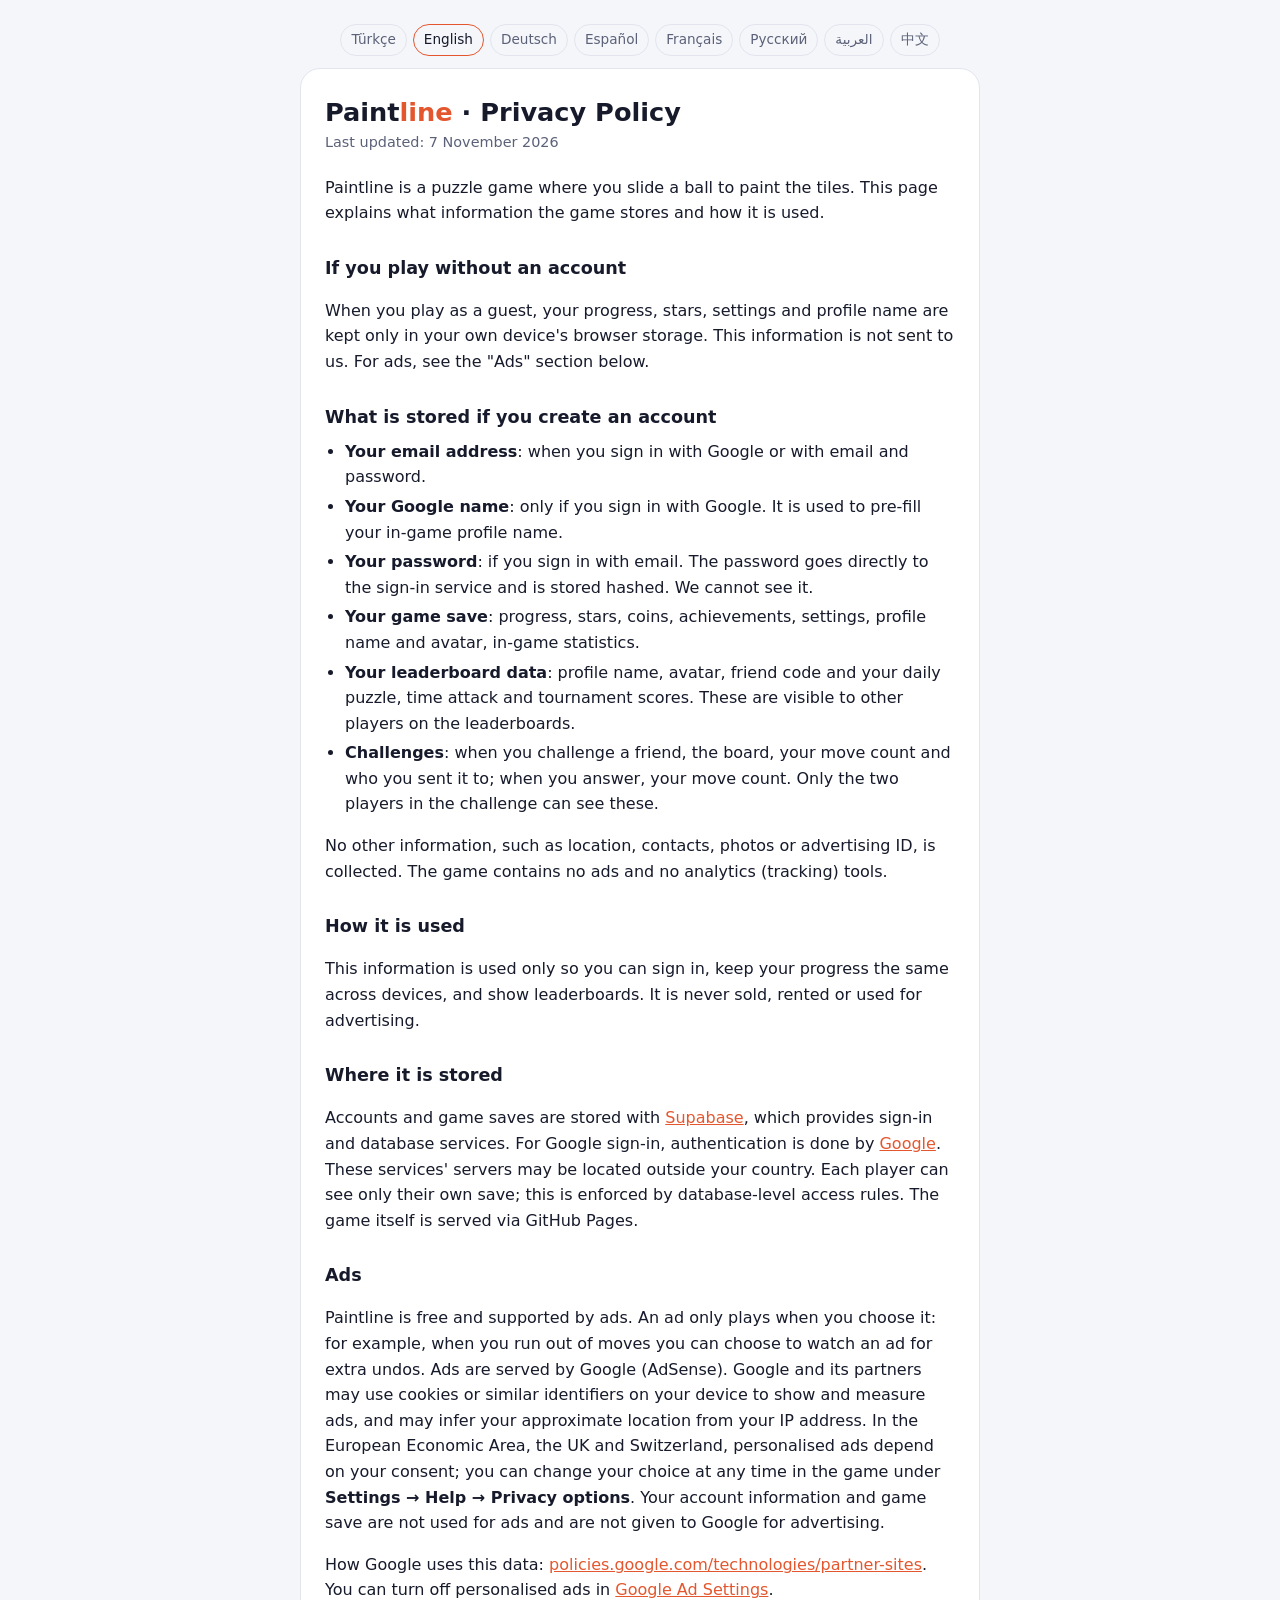
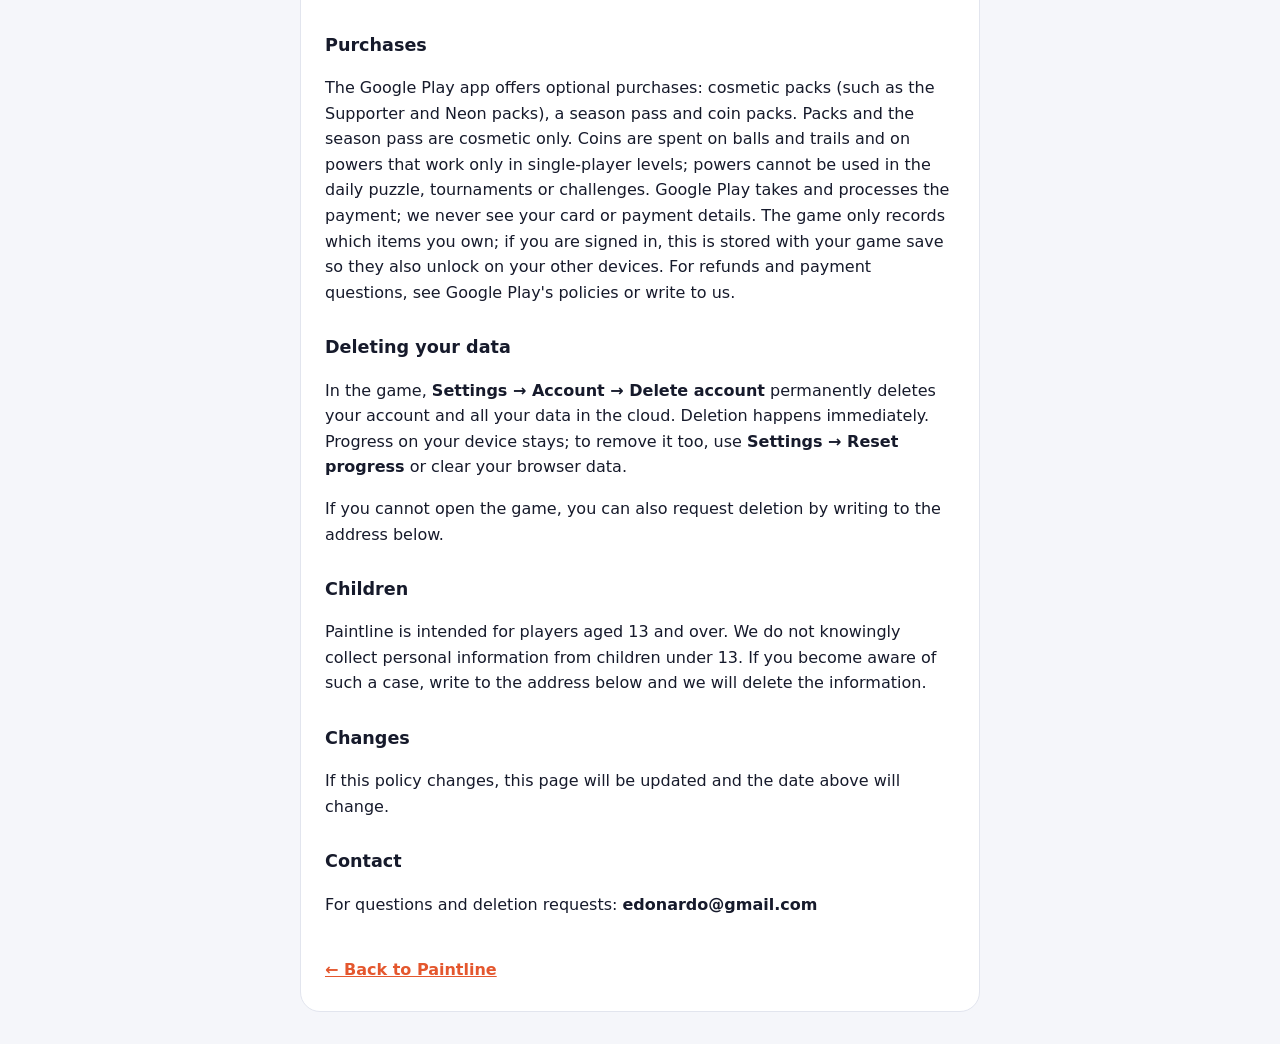
==== commit 6a910238: "Meydan okuma sunucuda + bildirim, hazineler aciklamalari, tasma duzeltmeleri, daha buyuk tahta" ====
--- a/gizlilik.html
+++ b/gizlilik.html
@@ -31,14 +31,14 @@
 <body>
 <nav><a href="gizlilik.html?lang=tr" hreflang="tr" lang="tr">Türkçe</a><a href="gizlilik.html?lang=en" hreflang="en" lang="en">English</a><a href="gizlilik.html?lang=de" hreflang="de" lang="de">Deutsch</a><a href="gizlilik.html?lang=es" hreflang="es" lang="es">Español</a><a href="gizlilik.html?lang=fr" hreflang="fr" lang="fr">Français</a><a href="gizlilik.html?lang=ru" hreflang="ru" lang="ru">Русский</a><a href="gizlilik.html?lang=ar" hreflang="ar" lang="ar">العربية</a><a href="gizlilik.html?lang=zh" hreflang="zh" lang="zh">中文</a></nav>
 <main>
-<section lang="tr"><h1 data-t="Gizlilik Politikası">Paint<span>line</span> · Gizlilik Politikası</h1><p class="date">Son güncelleme: 7 Kasım 2026</p><p>Paintline, topu kaydırıp karoları boyadığın bir bulmaca oyunudur. Bu sayfa, oyunun hangi bilgileri sakladığını ve bunları nasıl kullandığını anlatır.</p><h2>Hesap açmadan oynarsan</h2><p>Misafir olarak oynadığında ilerlemen, yıldızların, ayarların ve profil adın yalnızca kendi cihazındaki tarayıcı depolamasında tutulur. Bu bilgiler bize gönderilmez. Reklamlar için aşağıdaki "Reklamlar" bölümüne bak.</p><h2>Hesap açarsan saklananlar</h2><ul><li><b>E-posta adresin</b>: Google ile ya da e-posta ve şifreyle giriş yaptığında.</li><li><b>Google'daki adın</b>: yalnızca Google ile giriş yaparsan. Oyundaki profil adını başlangıçta doldurmak için kullanılır.</li><li><b>Şifren</b>: e-postayla giriş yaparsan. Şifre doğrudan giriş hizmetine gider, şifrelenmiş (hash) olarak saklanır. Biz şifreni göremeyiz.</li><li><b>Oyun kaydın</b>: ilerleme, yıldızlar, jetonlar, başarımlar, ayarlar, profil adı ve avatarın, oyun içi istatistikler.</li><li><b>Sıralama bilgilerin</b>: profil adın, avatarın, arkadaş kodun ve günün bulmacası, zamana karşı ve turnuva puanların. Bunlar sıralamada diğer oyunculara görünür.</li></ul><p>Konum, rehber, fotoğraf, reklam kimliği gibi başka hiçbir bilgi toplanmaz. Oyunda reklam ve analiz (izleme) aracı yoktur.</p><h2>Ne için kullanılır</h2><p>Bu bilgiler yalnızca giriş yapabilmen, ilerlemenin farklı cihazlarında aynı kalması ve sıralamalar için kullanılır. Kimseye satılmaz, kiralanmaz ve reklam için kullanılmaz.</p><h2>Nerede saklanır</h2><p>Hesap ve oyun kayıtları, giriş ve veritabanı hizmeti veren <a href="https://supabase.com/privacy" rel="noopener">Supabase</a> üzerinde saklanır. Google ile girişte kimlik doğrulamasını <a href="https://policies.google.com/privacy" rel="noopener">Google</a> yapar. Bu hizmetlerin sunucuları Türkiye dışında olabilir. Her oyuncu yalnızca kendi kaydını görebilir; bu, veritabanı düzeyindeki erişim kurallarıyla sağlanır. Oyunun kendisi GitHub Pages üzerinden sunulur.</p><h2>Reklamlar</h2><p>Paintline ücretsizdir ve reklamlarla desteklenir. Reklam yalnızca sen istediğinde açılır: örneğin hamlen bittiğinde ek geri alma hakkı için bir reklam izlemeyi seçebilirsin. Reklamları Google (AdSense) gösterir. Google ve iş ortakları reklam göstermek ve ölçmek için cihazında çerez ya da benzeri tanımlayıcılar kullanabilir ve IP adresinden yaklaşık konumu çıkarabilir. Avrupa Ekonomik Alanı, Birleşik Krallık ve İsviçre'de reklamların kişiselleştirilmesi senin onayına bağlıdır; seçimini oyunda <b>Ayarlar → Yardım → Gizlilik seçenekleri</b> ile istediğin zaman değiştirebilirsin. Hesap bilgilerin ve oyun kaydın reklam için kullanılmaz ve Google'a reklam amacıyla verilmez.</p><p>Google'ın bu verileri nasıl kullandığı: <a href="https://policies.google.com/technologies/partner-sites" rel="noopener">policies.google.com/technologies/partner-sites</a>. Kişiselleştirilmiş reklamları <a href="https://adssettings.google.com" rel="noopener">Google Reklam Ayarları</a>'ndan kapatabilirsin.</p><h2>Satın alımlar</h2><p>Google Play uygulamasında isteğe bağlı satın alımlar var: görünüm paketleri (örneğin Destekçi ve Neon paketi), sezon kartı ve jeton paketleri. Paketler ve sezon kartı yalnızca görünüm verir. Jetonlar top ve iz almaya ve yalnızca tek kişilik bölümlerde kullanılan güçlere harcanır; günün bulmacası, turnuva ve meydan okumalarda güç kullanılamaz. Ödemeyi Google Play alır ve işler; kart ya da ödeme bilgilerini biz hiç görmeyiz. Oyun yalnızca hangi ürünlerin sende olduğunu kaydeder; hesabınla giriş yaptıysan bu bilgi oyun kaydınla birlikte saklanır ki diğer cihazlarında da açılsın. İade ve ödeme soruları için Google Play'in kurallarına bak ya da bize yaz.</p><h2>Bilgilerini silmek</h2><p>Oyunda <b>Ayarlar → Hesap → Hesabı sil</b> ile hesabını ve buluttaki bütün kayıtlarını kalıcı olarak silebilirsin. Silme hemen gerçekleşir. Cihazındaki ilerleme yerinde kalır; onu da silmek istersen <b>Ayarlar → İlerlemeyi sıfırla</b>'yı kullanabilir ya da tarayıcı verilerini temizleyebilirsin.</p><p>Oyuna giremiyorsan aşağıdaki adrese yazarak da silinmesini isteyebilirsin.</p><h2>Çocuklar</h2><p>Paintline'ın hedef kitlesi 13 yaş ve üzeridir. 13 yaşından küçüklerden bilerek kişisel bilgi toplamayız. Böyle bir durum fark edersen aşağıdaki adrese yaz, ilgili bilgileri sileriz.</p><h2>Değişiklikler</h2><p>Bu politika değişirse bu sayfa güncellenir ve üstteki tarih değişir.</p><h2>İletişim</h2><p>Sorular ve silme istekleri için: <b>edonardo@gmail.com</b></p><a class="back" href="./">← Paintline'a dön</a></section>
-<section lang="en"><h1 data-t="Privacy Policy">Paint<span>line</span> · Privacy Policy</h1><p class="date">Last updated: 7 November 2026</p><p>Paintline is a puzzle game where you slide a ball to paint the tiles. This page explains what information the game stores and how it is used.</p><h2>If you play without an account</h2><p>When you play as a guest, your progress, stars, settings and profile name are kept only in your own device's browser storage. This information is not sent to us. For ads, see the "Ads" section below.</p><h2>What is stored if you create an account</h2><ul><li><b>Your email address</b>: when you sign in with Google or with email and password.</li><li><b>Your Google name</b>: only if you sign in with Google. It is used to pre-fill your in-game profile name.</li><li><b>Your password</b>: if you sign in with email. The password goes directly to the sign-in service and is stored hashed. We cannot see it.</li><li><b>Your game save</b>: progress, stars, coins, achievements, settings, profile name and avatar, in-game statistics.</li><li><b>Your leaderboard data</b>: profile name, avatar, friend code and your daily puzzle, time attack and tournament scores. These are visible to other players on the leaderboards.</li></ul><p>No other information, such as location, contacts, photos or advertising ID, is collected. The game contains no ads and no analytics (tracking) tools.</p><h2>How it is used</h2><p>This information is used only so you can sign in, keep your progress the same across devices, and show leaderboards. It is never sold, rented or used for advertising.</p><h2>Where it is stored</h2><p>Accounts and game saves are stored with <a href="https://supabase.com/privacy" rel="noopener">Supabase</a>, which provides sign-in and database services. For Google sign-in, authentication is done by <a href="https://policies.google.com/privacy" rel="noopener">Google</a>. These services' servers may be located outside your country. Each player can see only their own save; this is enforced by database-level access rules. The game itself is served via GitHub Pages.</p><h2>Ads</h2><p>Paintline is free and supported by ads. An ad only plays when you choose it: for example, when you run out of moves you can choose to watch an ad for extra undos. Ads are served by Google (AdSense). Google and its partners may use cookies or similar identifiers on your device to show and measure ads, and may infer your approximate location from your IP address. In the European Economic Area, the UK and Switzerland, personalised ads depend on your consent; you can change your choice at any time in the game under <b>Settings → Help → Privacy options</b>. Your account information and game save are not used for ads and are not given to Google for advertising.</p><p>How Google uses this data: <a href="https://policies.google.com/technologies/partner-sites" rel="noopener">policies.google.com/technologies/partner-sites</a>. You can turn off personalised ads in <a href="https://adssettings.google.com" rel="noopener">Google Ad Settings</a>.</p><h2>Purchases</h2><p>The Google Play app offers optional purchases: cosmetic packs (such as the Supporter and Neon packs), a season pass and coin packs. Packs and the season pass are cosmetic only. Coins are spent on balls and trails and on powers that work only in single-player levels; powers cannot be used in the daily puzzle, tournaments or challenges. Google Play takes and processes the payment; we never see your card or payment details. The game only records which items you own; if you are signed in, this is stored with your game save so they also unlock on your other devices. For refunds and payment questions, see Google Play's policies or write to us.</p><h2>Deleting your data</h2><p>In the game, <b>Settings → Account → Delete account</b> permanently deletes your account and all your data in the cloud. Deletion happens immediately. Progress on your device stays; to remove it too, use <b>Settings → Reset progress</b> or clear your browser data.</p><p>If you cannot open the game, you can also request deletion by writing to the address below.</p><h2>Children</h2><p>Paintline is intended for players aged 13 and over. We do not knowingly collect personal information from children under 13. If you become aware of such a case, write to the address below and we will delete the information.</p><h2>Changes</h2><p>If this policy changes, this page will be updated and the date above will change.</p><h2>Contact</h2><p>For questions and deletion requests: <b>edonardo@gmail.com</b></p><a class="back" href="./">← Back to Paintline</a></section>
-<section lang="de"><h1 data-t="Datenschutzerklärung">Paint<span>line</span> · Datenschutzerklärung</h1><p class="date">Zuletzt aktualisiert: 7. November 2026</p><p>Paintline ist ein Rätselspiel, in dem du eine Kugel schiebst, um die Felder zu bemalen. Diese Seite erklärt, welche Daten das Spiel speichert und wie sie verwendet werden.</p><h2>Wenn du ohne Konto spielst</h2><p>Als Gast werden dein Fortschritt, deine Sterne, Einstellungen und dein Profilname nur im Browserspeicher deines eigenen Geräts gespeichert. Diese Daten werden nicht an uns gesendet. Zu Werbung siehe den Abschnitt „Werbung“ unten.</p><h2>Was mit einem Konto gespeichert wird</h2><ul><li><b>Deine E-Mail-Adresse</b>: wenn du dich mit Google oder mit E-Mail und Passwort anmeldest.</li><li><b>Dein Google-Name</b>: nur bei der Anmeldung mit Google. Er füllt anfangs deinen Profilnamen im Spiel aus.</li><li><b>Dein Passwort</b>: bei der Anmeldung per E-Mail. Das Passwort geht direkt an den Anmeldedienst und wird gehasht gespeichert. Wir können es nicht sehen.</li><li><b>Dein Spielstand</b>: Fortschritt, Sterne, Münzen, Erfolge, Einstellungen, Profilname und Avatar, Spielstatistiken.</li><li><b>Deine Ranglistendaten</b>: Profilname, Avatar, Freundescode und deine Punkte im Tagesrätsel, im Zeitrennen und im Turnier. Diese sind für andere Spieler in den Ranglisten sichtbar.</li></ul><p>Es werden keine weiteren Daten wie Standort, Kontakte, Fotos oder Werbe-ID erhoben. Das Spiel enthält keine Werbung und keine Analyse- (Tracking-) Werkzeuge.</p><h2>Wofür sie verwendet werden</h2><p>Diese Daten dienen nur dazu, dass du dich anmelden kannst, dein Fortschritt auf allen Geräten gleich bleibt und Ranglisten angezeigt werden. Sie werden nicht verkauft, vermietet oder für Werbung genutzt.</p><h2>Wo sie gespeichert werden</h2><p>Konten und Spielstände werden bei <a href="https://supabase.com/privacy" rel="noopener">Supabase</a> gespeichert, das Anmelde- und Datenbankdienste bereitstellt. Bei der Google-Anmeldung übernimmt <a href="https://policies.google.com/privacy" rel="noopener">Google</a> die Authentifizierung. Die Server dieser Dienste können sich außerhalb deines Landes befinden. Jeder Spieler sieht nur seinen eigenen Spielstand; das wird durch Zugriffsregeln in der Datenbank sichergestellt. Das Spiel selbst wird über GitHub Pages bereitgestellt.</p><h2>Werbung</h2><p>Paintline ist kostenlos und wird durch Werbung finanziert. Eine Anzeige startet nur, wenn du es möchtest: Wenn dir zum Beispiel die Züge ausgehen, kannst du eine Anzeige ansehen und dafür zusätzliche Rückgängig-Schritte bekommen. Die Anzeigen liefert Google (AdSense). Google und seine Partner können Cookies oder ähnliche Kennungen auf deinem Gerät verwenden, um Anzeigen auszuliefern und zu messen, und aus deiner IP-Adresse deinen ungefähren Standort ableiten. Im Europäischen Wirtschaftsraum, im Vereinigten Königreich und in der Schweiz hängen personalisierte Anzeigen von deiner Einwilligung ab; du kannst deine Wahl jederzeit im Spiel unter <b>Einstellungen → Hilfe → Datenschutzoptionen</b> ändern. Deine Kontodaten und dein Spielstand werden nicht für Werbung verwendet und nicht zu Werbezwecken an Google weitergegeben.</p><p>Wie Google diese Daten nutzt: <a href="https://policies.google.com/technologies/partner-sites" rel="noopener">policies.google.com/technologies/partner-sites</a>. Personalisierte Anzeigen kannst du in den <a href="https://adssettings.google.com" rel="noopener">Google-Anzeigeneinstellungen</a> deaktivieren.</p><h2>Käufe</h2><p>In der Google-Play-App gibt es optionale Käufe: kosmetische Pakete (etwa das Unterstützer- und das Neon-Paket), einen Saisonpass und Münzpakete. Pakete und Saisonpass sind rein kosmetisch. Münzen gibst du für Bälle und Spuren aus und für Kräfte, die nur in Einzelspieler-Leveln wirken; im Tagesrätsel, in Turnieren und Herausforderungen sind Kräfte gesperrt. Google Play nimmt die Zahlung entgegen und wickelt sie ab; Karten- oder Zahlungsdaten sehen wir nie. Das Spiel speichert nur, welche Artikel du besitzt; wenn du angemeldet bist, wird das mit deinem Spielstand gespeichert, damit sie auch auf deinen anderen Geräten freigeschaltet sind. Zu Erstattungen und Zahlungsfragen siehe die Richtlinien von Google Play oder schreib uns.</p><h2>Deine Daten löschen</h2><p>Im Spiel löschst du mit <b>Einstellungen → Konto → Konto löschen</b> dein Konto und alle deine Daten in der Cloud dauerhaft. Die Löschung erfolgt sofort. Der Fortschritt auf deinem Gerät bleibt erhalten; um auch ihn zu entfernen, nutze <b>Einstellungen → Fortschritt zurücksetzen</b> oder lösche deine Browserdaten.</p><p>Wenn du das Spiel nicht öffnen kannst, kannst du die Löschung auch per E-Mail an die Adresse unten beantragen.</p><h2>Kinder</h2><p>Paintline richtet sich an Spielerinnen und Spieler ab 13 Jahren. Wir erheben wissentlich keine personenbezogenen Daten von Kindern unter 13 Jahren. Wenn dir ein solcher Fall bekannt wird, schreib an die Adresse unten, und wir löschen die Daten.</p><h2>Änderungen</h2><p>Wenn sich diese Erklärung ändert, wird diese Seite aktualisiert und das Datum oben geändert.</p><h2>Kontakt</h2><p>Für Fragen und Löschanfragen: <b>edonardo@gmail.com</b></p><a class="back" href="./">← Zurück zu Paintline</a></section>
-<section lang="es"><h1 data-t="Política de privacidad">Paint<span>line</span> · Política de privacidad</h1><p class="date">Última actualización: 7 de noviembre de 2026</p><p>Paintline es un juego de puzles en el que deslizas una bola para pintar las casillas. Esta página explica qué información guarda el juego y cómo se usa.</p><h2>Si juegas sin cuenta</h2><p>Cuando juegas como invitado, tu progreso, estrellas, ajustes y nombre de perfil se guardan solo en el almacenamiento del navegador de tu propio dispositivo. Esta información no se nos envía. Sobre los anuncios, consulta la sección «Anuncios» más abajo.</p><h2>Qué se guarda si creas una cuenta</h2><ul><li><b>Tu correo electrónico</b>: al iniciar sesión con Google o con correo y contraseña.</li><li><b>Tu nombre de Google</b>: solo si inicias sesión con Google. Se usa para rellenar al principio tu nombre de perfil en el juego.</li><li><b>Tu contraseña</b>: si inicias sesión con correo. La contraseña va directamente al servicio de inicio de sesión y se guarda cifrada (hash). No podemos verla.</li><li><b>Tu partida guardada</b>: progreso, estrellas, monedas, logros, ajustes, nombre de perfil y avatar, estadísticas del juego.</li><li><b>Tus datos de clasificación</b>: nombre de perfil, avatar, código de amigo y tus puntuaciones del puzle diario, contrarreloj y torneo. Son visibles para otros jugadores en las clasificaciones.</li></ul><p>No se recoge ninguna otra información, como ubicación, contactos, fotos o ID de publicidad. El juego no tiene anuncios ni herramientas de análisis (seguimiento).</p><h2>Para qué se usa</h2><p>Esta información se usa solo para que puedas iniciar sesión, mantener tu progreso igual en todos tus dispositivos y mostrar clasificaciones. Nunca se vende, alquila ni se usa para publicidad.</p><h2>Dónde se guarda</h2><p>Las cuentas y partidas se guardan en <a href="https://supabase.com/privacy" rel="noopener">Supabase</a>, que ofrece servicios de inicio de sesión y base de datos. Con el inicio de sesión de Google, la autenticación la realiza <a href="https://policies.google.com/privacy" rel="noopener">Google</a>. Los servidores de estos servicios pueden estar fuera de tu país. Cada jugador solo puede ver su propia partida; esto se garantiza con reglas de acceso en la base de datos. El juego se sirve a través de GitHub Pages.</p><h2>Anuncios</h2><p>Paintline es gratis y se financia con anuncios. Un anuncio solo se reproduce cuando tú lo eliges: por ejemplo, si te quedas sin movimientos puedes ver un anuncio para conseguir deshacer extra. Los anuncios los sirve Google (AdSense). Google y sus socios pueden usar cookies o identificadores similares en tu dispositivo para mostrar y medir anuncios, y pueden deducir tu ubicación aproximada a partir de tu dirección IP. En el Espacio Económico Europeo, el Reino Unido y Suiza, los anuncios personalizados dependen de tu consentimiento; puedes cambiar tu elección en cualquier momento en el juego, en <b>Ajustes → Ayuda → Opciones de privacidad</b>. La información de tu cuenta y tu partida guardada no se usan para anuncios ni se ceden a Google con fines publicitarios.</p><p>Cómo usa Google estos datos: <a href="https://policies.google.com/technologies/partner-sites" rel="noopener">policies.google.com/technologies/partner-sites</a>. Puedes desactivar los anuncios personalizados en la <a href="https://adssettings.google.com" rel="noopener">Configuración de anuncios de Google</a>.</p><h2>Compras</h2><p>La app de Google Play ofrece compras opcionales: packs estéticos (como el pack de apoyo y el pack Neón), un pase de temporada y packs de monedas. Los packs y el pase son solo estéticos. Las monedas se gastan en bolas y estelas y en poderes que solo funcionan en niveles de un jugador; en el puzle diario, los torneos y los desafíos no se pueden usar poderes. Google Play cobra y procesa el pago; nunca vemos tu tarjeta ni tus datos de pago. El juego solo registra qué artículos tienes; si has iniciado sesión, se guarda con tu partida para que también se desbloqueen en tus otros dispositivos. Para reembolsos y dudas de pago, consulta las políticas de Google Play o escríbenos.</p><h2>Eliminar tus datos</h2><p>En el juego, <b>Ajustes → Cuenta → Eliminar cuenta</b> borra de forma permanente tu cuenta y todos tus datos en la nube. La eliminación es inmediata. El progreso en tu dispositivo se mantiene; para borrarlo también, usa <b>Ajustes → Restablecer progreso</b> o borra los datos del navegador.</p><p>Si no puedes abrir el juego, también puedes solicitar la eliminación escribiendo a la dirección de abajo.</p><h2>Niños</h2><p>Paintline está pensado para jugadores de 13 años o más. No recogemos a sabiendas datos personales de menores de 13 años. Si detectas un caso así, escribe a la dirección de abajo y eliminaremos la información.</p><h2>Cambios</h2><p>Si esta política cambia, se actualizará esta página y cambiará la fecha de arriba.</p><h2>Contacto</h2><p>Para preguntas y solicitudes de eliminación: <b>edonardo@gmail.com</b></p><a class="back" href="./">← Volver a Paintline</a></section>
-<section lang="fr"><h1 data-t="Politique de confidentialité">Paint<span>line</span> · Politique de confidentialité</h1><p class="date">Dernière mise à jour : 7 novembre 2026</p><p>Paintline est un jeu de réflexion où tu fais glisser une bille pour peindre les cases. Cette page explique quelles informations le jeu conserve et comment elles sont utilisées.</p><h2>Si tu joues sans compte</h2><p>En jouant en invité, ta progression, tes étoiles, tes réglages et ton nom de profil sont conservés uniquement dans le stockage du navigateur de ton appareil. Ces informations ne nous sont pas envoyées. Pour la publicité, voir la section « Publicité » ci-dessous.</p><h2>Ce qui est conservé si tu crées un compte</h2><ul><li><b>Ton adresse e-mail</b> : lorsque tu te connectes avec Google ou avec e-mail et mot de passe.</li><li><b>Ton nom Google</b> : seulement si tu te connectes avec Google. Il sert à préremplir ton nom de profil dans le jeu.</li><li><b>Ton mot de passe</b> : si tu te connectes par e-mail. Il est transmis directement au service de connexion et conservé sous forme hachée. Nous ne pouvons pas le voir.</li><li><b>Ta sauvegarde</b> : progression, étoiles, jetons, succès, réglages, nom de profil et avatar, statistiques de jeu.</li><li><b>Tes données de classement</b> : nom de profil, avatar, code ami et tes scores du puzzle du jour, du contre-la-montre et du tournoi. Ils sont visibles par les autres joueurs dans les classements.</li></ul><p>Aucune autre information (localisation, contacts, photos, identifiant publicitaire…) n'est collectée. Le jeu ne contient ni publicité ni outil d'analyse (suivi).</p><h2>À quoi elles servent</h2><p>Ces informations servent uniquement à te connecter, à garder ta progression identique sur tous tes appareils et à afficher les classements. Elles ne sont jamais vendues, louées ni utilisées à des fins publicitaires.</p><h2>Où elles sont conservées</h2><p>Les comptes et sauvegardes sont conservés chez <a href="https://supabase.com/privacy" rel="noopener">Supabase</a>, qui fournit les services de connexion et de base de données. Pour la connexion Google, l'authentification est assurée par <a href="https://policies.google.com/privacy" rel="noopener">Google</a>. Les serveurs de ces services peuvent se trouver hors de ton pays. Chaque joueur ne voit que sa propre sauvegarde, grâce à des règles d'accès au niveau de la base de données. Le jeu est servi via GitHub Pages.</p><h2>Publicité</h2><p>Paintline est gratuit et financé par la publicité. Une publicité ne se lance que si tu le choisis : par exemple, quand tu n'as plus de coups, tu peux regarder une publicité pour obtenir des annulations supplémentaires. Les publicités sont diffusées par Google (AdSense). Google et ses partenaires peuvent utiliser des cookies ou des identifiants similaires sur ton appareil pour diffuser et mesurer les publicités, et déduire ta position approximative de ton adresse IP. Dans l'Espace économique européen, au Royaume-Uni et en Suisse, les publicités personnalisées dépendent de ton consentement ; tu peux modifier ton choix à tout moment dans le jeu, sous <b>Réglages → Aide → Options de confidentialité</b>. Les informations de ton compte et ta sauvegarde ne sont pas utilisées pour la publicité et ne sont pas transmises à Google à des fins publicitaires.</p><p>Comment Google utilise ces données : <a href="https://policies.google.com/technologies/partner-sites" rel="noopener">policies.google.com/technologies/partner-sites</a>. Tu peux désactiver les publicités personnalisées dans les <a href="https://adssettings.google.com" rel="noopener">paramètres des annonces Google</a>.</p><h2>Achats</h2><p>L'appli Google Play propose des achats facultatifs : des packs esthétiques (comme le pack de soutien et le pack Néon), un pass de saison et des packs de pièces. Les packs et le pass sont uniquement esthétiques. Les pièces servent à acheter des balles et des traînées, et des pouvoirs utilisables seulement dans les niveaux en solo ; les pouvoirs sont bloqués dans le puzzle du jour, les tournois et les défis. Google Play encaisse et traite le paiement ; nous ne voyons jamais ta carte ni tes données de paiement. Le jeu enregistre seulement les articles que tu possèdes ; si tu es connecté, cette information est stockée avec ta sauvegarde pour qu'ils soient aussi débloqués sur tes autres appareils. Pour les remboursements et questions de paiement, consulte les règles de Google Play ou écris-nous.</p><h2>Supprimer tes données</h2><p>Dans le jeu, <b>Réglages → Compte → Supprimer le compte</b> supprime définitivement ton compte et toutes tes données dans le cloud. La suppression est immédiate. La progression sur ton appareil reste ; pour l'effacer aussi, utilise <b>Réglages → Réinitialiser la progression</b> ou efface les données du navigateur.</p><p>Si tu ne peux pas ouvrir le jeu, tu peux aussi demander la suppression en écrivant à l'adresse ci-dessous.</p><h2>Enfants</h2><p>Paintline s'adresse aux joueurs de 13 ans et plus. Nous ne collectons pas sciemment de données personnelles d'enfants de moins de 13 ans. Si tu constates un tel cas, écris à l'adresse ci-dessous et nous supprimerons ces informations.</p><h2>Modifications</h2><p>Si cette politique change, cette page sera mise à jour et la date ci-dessus modifiée.</p><h2>Contact</h2><p>Pour les questions et demandes de suppression : <b>edonardo@gmail.com</b></p><a class="back" href="./">← Retour à Paintline</a></section>
-<section lang="ru"><h1 data-t="Политика конфиденциальности">Paint<span>line</span> · Политика конфиденциальности</h1><p class="date">Последнее обновление: 7 ноября 2026 г.</p><p>Paintline — это головоломка, в которой ты катишь шарик и раскрашиваешь клетки. На этой странице объясняется, какие данные хранит игра и как они используются.</p><h2>Если играть без аккаунта</h2><p>В гостевом режиме твой прогресс, звёзды, настройки и имя профиля хранятся только в хранилище браузера на твоём устройстве. Эти данные нам не отправляются. О рекламе — в разделе «Реклама» ниже.</p><h2>Что хранится, если создать аккаунт</h2><ul><li><b>Адрес электронной почты</b>: при входе через Google или по почте и паролю.</li><li><b>Имя в Google</b>: только при входе через Google. Используется, чтобы заполнить имя профиля в игре.</li><li><b>Пароль</b>: при входе по почте. Пароль передаётся напрямую сервису входа и хранится в виде хеша. Мы не можем его увидеть.</li><li><b>Сохранение игры</b>: прогресс, звёзды, монеты, достижения, настройки, имя профиля и аватар, игровая статистика.</li><li><b>Данные рейтинга</b>: имя профиля, аватар, код друга и твои очки в головоломке дня, игре на время и турнире. Они видны другим игрокам в рейтингах.</li></ul><p>Никакие другие данные (местоположение, контакты, фото, рекламный идентификатор) не собираются. В игре нет рекламы и инструментов аналитики (отслеживания).</p><h2>Для чего они используются</h2><p>Эти данные нужны только для входа, чтобы прогресс был одинаковым на всех устройствах, и для рейтингов. Они не продаются, не сдаются в аренду и не используются для рекламы.</p><h2>Где они хранятся</h2><p>Аккаунты и сохранения хранятся в <a href="https://supabase.com/privacy" rel="noopener">Supabase</a> — сервисе входа и базы данных. При входе через Google аутентификацию выполняет <a href="https://policies.google.com/privacy" rel="noopener">Google</a>. Серверы этих сервисов могут находиться за пределами твоей страны. Каждый игрок видит только своё сохранение; это обеспечивается правилами доступа на уровне базы данных. Сама игра размещена на GitHub Pages.</p><h2>Реклама</h2><p>Paintline бесплатна и поддерживается рекламой. Реклама запускается только по твоему выбору: например, когда ходы закончились, можно посмотреть рекламу и получить дополнительные отмены. Рекламу показывает Google (AdSense). Google и его партнёры могут использовать файлы cookie или похожие идентификаторы на твоём устройстве, чтобы показывать и измерять рекламу, а также определять примерное местоположение по IP-адресу. В Европейской экономической зоне, Великобритании и Швейцарии персонализированная реклама показывается только с твоего согласия; изменить выбор можно в любое время в игре: <b>Настройки → Помощь → Настройки конфиденциальности</b>. Данные аккаунта и сохранение игры не используются для рекламы и не передаются Google в рекламных целях.</p><p>Как Google использует эти данные: <a href="https://policies.google.com/technologies/partner-sites" rel="noopener">policies.google.com/technologies/partner-sites</a>. Отключить персонализированную рекламу можно в <a href="https://adssettings.google.com" rel="noopener">настройках рекламы Google</a>.</p><h2>Покупки</h2><p>В приложении из Google Play есть необязательные покупки: наборы оформления (например, «Набор поддержки» и «Неон»), сезонный пропуск и наборы монет. Наборы и пропуск меняют только внешний вид. Монеты тратятся на шары и следы и на силы, которые работают только в одиночных уровнях; в головоломке дня, турнирах и вызовах силы недоступны. Оплату принимает и обрабатывает Google Play; данные карты и платежа мы никогда не видим. Игра сохраняет лишь то, какие покупки у тебя есть; если ты вошёл в аккаунт, это хранится вместе с сохранением игры, чтобы они открылись и на других устройствах. По возвратам и вопросам оплаты смотри правила Google Play или напиши нам.</p><h2>Удаление данных</h2><p>В игре <b>Настройки → Аккаунт → Удалить аккаунт</b> навсегда удаляет аккаунт и все твои данные в облаке. Удаление происходит сразу. Прогресс на устройстве остаётся; чтобы удалить и его, используй <b>Настройки → Сбросить прогресс</b> или очисти данные браузера.</p><p>Если ты не можешь открыть игру, можно запросить удаление, написав на адрес ниже.</p><h2>Дети</h2><p>Paintline предназначена для игроков от 13 лет. Мы сознательно не собираем личные данные детей младше 13 лет. Если тебе стало известно о таком случае, напиши на адрес ниже, и мы удалим эти данные.</p><h2>Изменения</h2><p>Если политика изменится, эта страница будет обновлена, а дата вверху изменится.</p><h2>Контакты</h2><p>Вопросы и запросы на удаление: <b>edonardo@gmail.com</b></p><a class="back" href="./">← Назад в Paintline</a></section>
-<section lang="ar" dir="rtl"><h1 data-t="سياسة الخصوصية">Paint<span>line</span> · سياسة الخصوصية</h1><p class="date">آخر تحديث: 7 نوفمبر 2026</p><p>Paintline لعبة ألغاز تمرّر فيها كرة لتلوين المربعات. توضّح هذه الصفحة المعلومات التي تحفظها اللعبة وكيفية استخدامها.</p><h2>إذا لعبت بدون حساب</h2><p>عند اللعب كضيف، يُحفظ تقدّمك ونجومك وإعداداتك واسم ملفك الشخصي في مساحة تخزين المتصفح على جهازك فقط. لا تُرسل هذه المعلومات إلينا. وللإعلانات راجع قسم «الإعلانات» أدناه.</p><h2>ما يُحفظ إذا أنشأت حسابًا</h2><ul><li><b>بريدك الإلكتروني</b>: عند تسجيل الدخول عبر Google أو بالبريد وكلمة المرور.</li><li><b>اسمك في Google</b>: فقط إذا سجّلت الدخول عبر Google، ويُستخدم لملء اسم ملفك الشخصي في اللعبة.</li><li><b>كلمة المرور</b>: إذا سجّلت الدخول بالبريد. تُرسل مباشرة إلى خدمة تسجيل الدخول وتُحفظ مشفّرة (hash). لا يمكننا رؤيتها.</li><li><b>حفظ اللعبة</b>: التقدّم والنجوم والعملات والإنجازات والإعدادات واسم الملف الشخصي والصورة الرمزية وإحصاءات اللعب.</li><li><b>بيانات لوحة الصدارة</b>: اسم الملف الشخصي والصورة الرمزية ورمز الصديق ونقاطك في لغز اليوم وسباق الوقت والبطولة. تظهر للاعبين الآخرين في لوحات الصدارة.</li></ul><p>لا تُجمع أي معلومات أخرى مثل الموقع أو جهات الاتصال أو الصور أو معرّف الإعلانات. لا تحتوي اللعبة على إعلانات ولا على أدوات تحليل (تتبّع).</p><h2>فيمَ تُستخدم</h2><p>تُستخدم هذه المعلومات فقط لتسجيل دخولك، وإبقاء تقدّمك نفسه على جميع أجهزتك، وعرض لوحات الصدارة. لا تُباع ولا تؤجَّر ولا تُستخدم للإعلانات.</p><h2>أين تُحفظ</h2><p>تُحفظ الحسابات وملفات الحفظ لدى <a href="https://supabase.com/privacy" rel="noopener">Supabase</a> الذي يقدّم خدمات تسجيل الدخول وقاعدة البيانات. عند تسجيل الدخول عبر Google يتولّى <a href="https://policies.google.com/privacy" rel="noopener">Google</a> التحقق من الهوية. قد تكون خوادم هذه الخدمات خارج بلدك. لا يرى كل لاعب إلا حفظه الخاص، ويُضمن ذلك بقواعد وصول على مستوى قاعدة البيانات. تُقدَّم اللعبة نفسها عبر GitHub Pages.</p><h2>الإعلانات</h2><p>Paintline مجانية وتدعمها الإعلانات. لا يبدأ الإعلان إلا إذا اخترت ذلك: مثلًا عند نفاد حركاتك يمكنك مشاهدة إعلان للحصول على مرات تراجع إضافية. تعرض Google (AdSense) الإعلانات. قد تستخدم Google وشركاؤها ملفات تعريف الارتباط أو معرّفات مشابهة على جهازك لعرض الإعلانات وقياسها، وقد تستنتج موقعك التقريبي من عنوان IP. في المنطقة الاقتصادية الأوروبية والمملكة المتحدة وسويسرا تعتمد الإعلانات المخصّصة على موافقتك، ويمكنك تغيير اختيارك في أي وقت داخل اللعبة من <b>الإعدادات ← المساعدة ← خيارات الخصوصية</b>. لا تُستخدم معلومات حسابك ولا حفظ لعبتك للإعلانات ولا تُعطى لـ Google لأغراض إعلانية.</p><p>كيف تستخدم Google هذه البيانات: <a href="https://policies.google.com/technologies/partner-sites" rel="noopener">policies.google.com/technologies/partner-sites</a>. يمكنك إيقاف الإعلانات المخصّصة من <a href="https://adssettings.google.com" rel="noopener">إعدادات إعلانات Google</a>.</p><h2>المشتريات</h2><p>يوفر تطبيق Google Play مشتريات اختيارية: حزم للمظهر (مثل حزمة الداعمين وحزمة النيون)، وبطاقة موسم، وحزم عملات. الحزم وبطاقة الموسم للمظهر فقط. تُنفق العملات على الكرات والآثار وعلى قدرات تعمل في المراحل الفردية فقط؛ ولا يمكن استخدام القدرات في لغز اليوم والبطولات والتحديات. يتولى Google Play استلام الدفع ومعالجته، ولا نرى بيانات بطاقتك أو الدفع أبدًا. تسجّل اللعبة فقط ما تملكه من مشتريات؛ وإذا سجّلت الدخول تُحفظ هذه المعلومة مع حفظ اللعبة لتُفتح على أجهزتك الأخرى أيضًا. للاسترداد وأسئلة الدفع راجع سياسات Google Play أو راسلنا.</p><h2>حذف بياناتك</h2><p>في اللعبة، يحذف <b>الإعدادات ← الحساب ← حذف الحساب</b> حسابك وجميع بياناتك في السحابة نهائيًا وفورًا. يبقى التقدّم على جهازك؛ ولحذفه أيضًا استخدم <b>الإعدادات ← إعادة تعيين التقدم</b> أو امسح بيانات المتصفح.</p><p>إذا لم تتمكّن من فتح اللعبة، يمكنك طلب الحذف بمراسلة العنوان أدناه.</p><h2>الأطفال</h2><p>Paintline موجّهة للاعبين بعمر 13 عامًا فأكثر. لا نجمع عن علم بيانات شخصية من الأطفال دون 13 عامًا. إذا علمت بحالة كهذه فراسلنا على العنوان أدناه وسنحذف هذه المعلومات.</p><h2>التغييرات</h2><p>إذا تغيّرت هذه السياسة، ستُحدَّث هذه الصفحة ويتغيّر التاريخ أعلاه.</p><h2>التواصل</h2><p>للأسئلة وطلبات الحذف: <b>edonardo@gmail.com</b></p><a class="back" href="./">→ العودة إلى Paintline</a></section>
-<section lang="zh"><h1 data-t="隐私政策">Paint<span>line</span> · 隐私政策</h1><p class="date">最后更新：2026年11月7日</p><p>Paintline 是一款滑动小球为方格涂色的益智游戏。本页说明游戏会保存哪些信息以及如何使用这些信息。</p><h2>不注册账号游玩</h2><p>以访客身份游玩时，你的进度、星星、设置和个人资料名称只保存在你自己设备的浏览器存储中，这些信息不会发送给我们。关于广告，请见下方“广告”部分。</p><h2>注册账号后会保存的信息</h2><ul><li><b>电子邮箱</b>：使用 Google 或邮箱和密码登录时。</li><li><b>Google 名称</b>：仅在使用 Google 登录时，用于预先填写游戏内的个人资料名称。</li><li><b>密码</b>：使用邮箱登录时。密码直接发送给登录服务并以哈希形式保存，我们无法看到。</li><li><b>游戏存档</b>：进度、星星、金币、成就、设置、个人资料名称和头像、游戏统计。</li><li><b>排行榜数据</b>：个人资料名称、头像、好友码，以及每日谜题、限时挑战和锦标赛的分数。这些会在排行榜上对其他玩家可见。</li></ul><p>不会收集位置、通讯录、照片、广告标识符等任何其他信息。游戏中没有广告，也没有分析（追踪）工具。</p><h2>用途</h2><p>这些信息仅用于让你登录、在不同设备间保持相同进度以及显示排行榜。绝不会出售、出租或用于广告。</p><h2>存储位置</h2><p>账号和存档保存在提供登录和数据库服务的 <a href="https://supabase.com/privacy" rel="noopener">Supabase</a>。使用 Google 登录时，由 <a href="https://policies.google.com/privacy" rel="noopener">Google</a> 进行身份验证。这些服务的服务器可能位于你所在国家/地区之外。每位玩家只能看到自己的存档，这由数据库层面的访问规则保证。游戏本身通过 GitHub Pages 提供。</p><h2>广告</h2><p>Paintline 免费，由广告支持。只有在你选择时才会播放广告：例如步数用完时，你可以选择观看广告来获得额外的撤销次数。广告由 Google（AdSense）提供。Google 及其合作伙伴可能会在你的设备上使用 Cookie 或类似标识符来展示和衡量广告，并可能根据 IP 地址推断你的大致位置。在欧洲经济区、英国和瑞士，个性化广告取决于你的同意；你可以随时在游戏的<b>设置 → 帮助 → 隐私选项</b>中更改选择。你的账号信息和游戏存档不会用于广告，也不会为广告目的提供给 Google。</p><p>Google 如何使用这些数据：<a href="https://policies.google.com/technologies/partner-sites" rel="noopener">policies.google.com/technologies/partner-sites</a>。你可以在 <a href="https://adssettings.google.com" rel="noopener">Google 广告设置</a>中关闭个性化广告。</p><h2>购买</h2><p>Google Play 应用中提供可选购买：外观礼包（如支持者礼包和霓虹礼包）、赛季通行证和金币包。礼包和通行证仅改变外观。金币可用于购买球和轨迹，以及只能在单人关卡中使用的能力；每日谜题、锦标赛和挑战中无法使用能力。付款由 Google Play 收取和处理，我们永远看不到你的银行卡或付款信息。游戏只记录你拥有哪些物品；如果你已登录，此信息会随游戏存档一起保存，以便在你的其他设备上也能解锁。退款和付款问题请参阅 Google Play 的政策或写信给我们。</p><h2>删除你的数据</h2><p>在游戏中，<b>设置 → 账号 → 删除账号</b> 会立即永久删除你的账号以及云端的所有数据。设备上的进度会保留；如需一并删除，请使用 <b>设置 → 重置进度</b> 或清除浏览器数据。</p><p>如果无法打开游戏，也可以发邮件到下方地址申请删除。</p><h2>儿童</h2><p>Paintline 面向 13 岁及以上的玩家。我们不会在知情的情况下收集 13 岁以下儿童的个人信息。如果你发现此类情况，请写信至下方地址，我们会删除相关信息。</p><h2>变更</h2><p>如果本政策发生变更，本页面会更新，上方日期也会随之更改。</p><h2>联系方式</h2><p>问题和删除请求请联系：<b>edonardo@gmail.com</b></p><a class="back" href="./">← 返回 Paintline</a></section>
+<section lang="tr"><h1 data-t="Gizlilik Politikası">Paint<span>line</span> · Gizlilik Politikası</h1><p class="date">Son güncelleme: 7 Kasım 2026</p><p>Paintline, topu kaydırıp karoları boyadığın bir bulmaca oyunudur. Bu sayfa, oyunun hangi bilgileri sakladığını ve bunları nasıl kullandığını anlatır.</p><h2>Hesap açmadan oynarsan</h2><p>Misafir olarak oynadığında ilerlemen, yıldızların, ayarların ve profil adın yalnızca kendi cihazındaki tarayıcı depolamasında tutulur. Bu bilgiler bize gönderilmez. Reklamlar için aşağıdaki "Reklamlar" bölümüne bak.</p><h2>Hesap açarsan saklananlar</h2><ul><li><b>E-posta adresin</b>: Google ile ya da e-posta ve şifreyle giriş yaptığında.</li><li><b>Google'daki adın</b>: yalnızca Google ile giriş yaparsan. Oyundaki profil adını başlangıçta doldurmak için kullanılır.</li><li><b>Şifren</b>: e-postayla giriş yaparsan. Şifre doğrudan giriş hizmetine gider, şifrelenmiş (hash) olarak saklanır. Biz şifreni göremeyiz.</li><li><b>Oyun kaydın</b>: ilerleme, yıldızlar, jetonlar, başarımlar, ayarlar, profil adı ve avatarın, oyun içi istatistikler.</li><li><b>Sıralama bilgilerin</b>: profil adın, avatarın, arkadaş kodun ve günün bulmacası, zamana karşı ve turnuva puanların. Bunlar sıralamada diğer oyunculara görünür.</li><li><b>Meydan okumalar</b>: bir arkadaşına meydan okuduğunda tahta, hamle sayın ve kime gönderdiğin; cevap verdiğinde senin hamle sayın. Bunları yalnızca meydan okumanın iki tarafı görür.</li></ul><p>Konum, rehber, fotoğraf, reklam kimliği gibi başka hiçbir bilgi toplanmaz. Oyunda reklam ve analiz (izleme) aracı yoktur.</p><h2>Ne için kullanılır</h2><p>Bu bilgiler yalnızca giriş yapabilmen, ilerlemenin farklı cihazlarında aynı kalması ve sıralamalar için kullanılır. Kimseye satılmaz, kiralanmaz ve reklam için kullanılmaz.</p><h2>Nerede saklanır</h2><p>Hesap ve oyun kayıtları, giriş ve veritabanı hizmeti veren <a href="https://supabase.com/privacy" rel="noopener">Supabase</a> üzerinde saklanır. Google ile girişte kimlik doğrulamasını <a href="https://policies.google.com/privacy" rel="noopener">Google</a> yapar. Bu hizmetlerin sunucuları Türkiye dışında olabilir. Her oyuncu yalnızca kendi kaydını görebilir; bu, veritabanı düzeyindeki erişim kurallarıyla sağlanır. Oyunun kendisi GitHub Pages üzerinden sunulur.</p><h2>Reklamlar</h2><p>Paintline ücretsizdir ve reklamlarla desteklenir. Reklam yalnızca sen istediğinde açılır: örneğin hamlen bittiğinde ek geri alma hakkı için bir reklam izlemeyi seçebilirsin. Reklamları Google (AdSense) gösterir. Google ve iş ortakları reklam göstermek ve ölçmek için cihazında çerez ya da benzeri tanımlayıcılar kullanabilir ve IP adresinden yaklaşık konumu çıkarabilir. Avrupa Ekonomik Alanı, Birleşik Krallık ve İsviçre'de reklamların kişiselleştirilmesi senin onayına bağlıdır; seçimini oyunda <b>Ayarlar → Yardım → Gizlilik seçenekleri</b> ile istediğin zaman değiştirebilirsin. Hesap bilgilerin ve oyun kaydın reklam için kullanılmaz ve Google'a reklam amacıyla verilmez.</p><p>Google'ın bu verileri nasıl kullandığı: <a href="https://policies.google.com/technologies/partner-sites" rel="noopener">policies.google.com/technologies/partner-sites</a>. Kişiselleştirilmiş reklamları <a href="https://adssettings.google.com" rel="noopener">Google Reklam Ayarları</a>'ndan kapatabilirsin.</p><h2>Satın alımlar</h2><p>Google Play uygulamasında isteğe bağlı satın alımlar var: görünüm paketleri (örneğin Destekçi ve Neon paketi), sezon kartı ve jeton paketleri. Paketler ve sezon kartı yalnızca görünüm verir. Jetonlar top ve iz almaya ve yalnızca tek kişilik bölümlerde kullanılan güçlere harcanır; günün bulmacası, turnuva ve meydan okumalarda güç kullanılamaz. Ödemeyi Google Play alır ve işler; kart ya da ödeme bilgilerini biz hiç görmeyiz. Oyun yalnızca hangi ürünlerin sende olduğunu kaydeder; hesabınla giriş yaptıysan bu bilgi oyun kaydınla birlikte saklanır ki diğer cihazlarında da açılsın. İade ve ödeme soruları için Google Play'in kurallarına bak ya da bize yaz.</p><h2>Bilgilerini silmek</h2><p>Oyunda <b>Ayarlar → Hesap → Hesabı sil</b> ile hesabını ve buluttaki bütün kayıtlarını kalıcı olarak silebilirsin. Silme hemen gerçekleşir. Cihazındaki ilerleme yerinde kalır; onu da silmek istersen <b>Ayarlar → İlerlemeyi sıfırla</b>'yı kullanabilir ya da tarayıcı verilerini temizleyebilirsin.</p><p>Oyuna giremiyorsan aşağıdaki adrese yazarak da silinmesini isteyebilirsin.</p><h2>Çocuklar</h2><p>Paintline'ın hedef kitlesi 13 yaş ve üzeridir. 13 yaşından küçüklerden bilerek kişisel bilgi toplamayız. Böyle bir durum fark edersen aşağıdaki adrese yaz, ilgili bilgileri sileriz.</p><h2>Değişiklikler</h2><p>Bu politika değişirse bu sayfa güncellenir ve üstteki tarih değişir.</p><h2>İletişim</h2><p>Sorular ve silme istekleri için: <b>edonardo@gmail.com</b></p><a class="back" href="./">← Paintline'a dön</a></section>
+<section lang="en"><h1 data-t="Privacy Policy">Paint<span>line</span> · Privacy Policy</h1><p class="date">Last updated: 7 November 2026</p><p>Paintline is a puzzle game where you slide a ball to paint the tiles. This page explains what information the game stores and how it is used.</p><h2>If you play without an account</h2><p>When you play as a guest, your progress, stars, settings and profile name are kept only in your own device's browser storage. This information is not sent to us. For ads, see the "Ads" section below.</p><h2>What is stored if you create an account</h2><ul><li><b>Your email address</b>: when you sign in with Google or with email and password.</li><li><b>Your Google name</b>: only if you sign in with Google. It is used to pre-fill your in-game profile name.</li><li><b>Your password</b>: if you sign in with email. The password goes directly to the sign-in service and is stored hashed. We cannot see it.</li><li><b>Your game save</b>: progress, stars, coins, achievements, settings, profile name and avatar, in-game statistics.</li><li><b>Your leaderboard data</b>: profile name, avatar, friend code and your daily puzzle, time attack and tournament scores. These are visible to other players on the leaderboards.</li><li><b>Challenges</b>: when you challenge a friend, the board, your move count and who you sent it to; when you answer, your move count. Only the two players in the challenge can see these.</li></ul><p>No other information, such as location, contacts, photos or advertising ID, is collected. The game contains no ads and no analytics (tracking) tools.</p><h2>How it is used</h2><p>This information is used only so you can sign in, keep your progress the same across devices, and show leaderboards. It is never sold, rented or used for advertising.</p><h2>Where it is stored</h2><p>Accounts and game saves are stored with <a href="https://supabase.com/privacy" rel="noopener">Supabase</a>, which provides sign-in and database services. For Google sign-in, authentication is done by <a href="https://policies.google.com/privacy" rel="noopener">Google</a>. These services' servers may be located outside your country. Each player can see only their own save; this is enforced by database-level access rules. The game itself is served via GitHub Pages.</p><h2>Ads</h2><p>Paintline is free and supported by ads. An ad only plays when you choose it: for example, when you run out of moves you can choose to watch an ad for extra undos. Ads are served by Google (AdSense). Google and its partners may use cookies or similar identifiers on your device to show and measure ads, and may infer your approximate location from your IP address. In the European Economic Area, the UK and Switzerland, personalised ads depend on your consent; you can change your choice at any time in the game under <b>Settings → Help → Privacy options</b>. Your account information and game save are not used for ads and are not given to Google for advertising.</p><p>How Google uses this data: <a href="https://policies.google.com/technologies/partner-sites" rel="noopener">policies.google.com/technologies/partner-sites</a>. You can turn off personalised ads in <a href="https://adssettings.google.com" rel="noopener">Google Ad Settings</a>.</p><h2>Purchases</h2><p>The Google Play app offers optional purchases: cosmetic packs (such as the Supporter and Neon packs), a season pass and coin packs. Packs and the season pass are cosmetic only. Coins are spent on balls and trails and on powers that work only in single-player levels; powers cannot be used in the daily puzzle, tournaments or challenges. Google Play takes and processes the payment; we never see your card or payment details. The game only records which items you own; if you are signed in, this is stored with your game save so they also unlock on your other devices. For refunds and payment questions, see Google Play's policies or write to us.</p><h2>Deleting your data</h2><p>In the game, <b>Settings → Account → Delete account</b> permanently deletes your account and all your data in the cloud. Deletion happens immediately. Progress on your device stays; to remove it too, use <b>Settings → Reset progress</b> or clear your browser data.</p><p>If you cannot open the game, you can also request deletion by writing to the address below.</p><h2>Children</h2><p>Paintline is intended for players aged 13 and over. We do not knowingly collect personal information from children under 13. If you become aware of such a case, write to the address below and we will delete the information.</p><h2>Changes</h2><p>If this policy changes, this page will be updated and the date above will change.</p><h2>Contact</h2><p>For questions and deletion requests: <b>edonardo@gmail.com</b></p><a class="back" href="./">← Back to Paintline</a></section>
+<section lang="de"><h1 data-t="Datenschutzerklärung">Paint<span>line</span> · Datenschutzerklärung</h1><p class="date">Zuletzt aktualisiert: 7. November 2026</p><p>Paintline ist ein Rätselspiel, in dem du eine Kugel schiebst, um die Felder zu bemalen. Diese Seite erklärt, welche Daten das Spiel speichert und wie sie verwendet werden.</p><h2>Wenn du ohne Konto spielst</h2><p>Als Gast werden dein Fortschritt, deine Sterne, Einstellungen und dein Profilname nur im Browserspeicher deines eigenen Geräts gespeichert. Diese Daten werden nicht an uns gesendet. Zu Werbung siehe den Abschnitt „Werbung“ unten.</p><h2>Was mit einem Konto gespeichert wird</h2><ul><li><b>Deine E-Mail-Adresse</b>: wenn du dich mit Google oder mit E-Mail und Passwort anmeldest.</li><li><b>Dein Google-Name</b>: nur bei der Anmeldung mit Google. Er füllt anfangs deinen Profilnamen im Spiel aus.</li><li><b>Dein Passwort</b>: bei der Anmeldung per E-Mail. Das Passwort geht direkt an den Anmeldedienst und wird gehasht gespeichert. Wir können es nicht sehen.</li><li><b>Dein Spielstand</b>: Fortschritt, Sterne, Münzen, Erfolge, Einstellungen, Profilname und Avatar, Spielstatistiken.</li><li><b>Deine Ranglistendaten</b>: Profilname, Avatar, Freundescode und deine Punkte im Tagesrätsel, im Zeitrennen und im Turnier. Diese sind für andere Spieler in den Ranglisten sichtbar.</li><li><b>Herausforderungen</b>: wenn du einen Freund herausforderst, das Spielfeld, deine Zugzahl und an wen du sie geschickt hast; wenn du antwortest, deine Zugzahl. Nur die beiden Beteiligten können das sehen.</li></ul><p>Es werden keine weiteren Daten wie Standort, Kontakte, Fotos oder Werbe-ID erhoben. Das Spiel enthält keine Werbung und keine Analyse- (Tracking-) Werkzeuge.</p><h2>Wofür sie verwendet werden</h2><p>Diese Daten dienen nur dazu, dass du dich anmelden kannst, dein Fortschritt auf allen Geräten gleich bleibt und Ranglisten angezeigt werden. Sie werden nicht verkauft, vermietet oder für Werbung genutzt.</p><h2>Wo sie gespeichert werden</h2><p>Konten und Spielstände werden bei <a href="https://supabase.com/privacy" rel="noopener">Supabase</a> gespeichert, das Anmelde- und Datenbankdienste bereitstellt. Bei der Google-Anmeldung übernimmt <a href="https://policies.google.com/privacy" rel="noopener">Google</a> die Authentifizierung. Die Server dieser Dienste können sich außerhalb deines Landes befinden. Jeder Spieler sieht nur seinen eigenen Spielstand; das wird durch Zugriffsregeln in der Datenbank sichergestellt. Das Spiel selbst wird über GitHub Pages bereitgestellt.</p><h2>Werbung</h2><p>Paintline ist kostenlos und wird durch Werbung finanziert. Eine Anzeige startet nur, wenn du es möchtest: Wenn dir zum Beispiel die Züge ausgehen, kannst du eine Anzeige ansehen und dafür zusätzliche Rückgängig-Schritte bekommen. Die Anzeigen liefert Google (AdSense). Google und seine Partner können Cookies oder ähnliche Kennungen auf deinem Gerät verwenden, um Anzeigen auszuliefern und zu messen, und aus deiner IP-Adresse deinen ungefähren Standort ableiten. Im Europäischen Wirtschaftsraum, im Vereinigten Königreich und in der Schweiz hängen personalisierte Anzeigen von deiner Einwilligung ab; du kannst deine Wahl jederzeit im Spiel unter <b>Einstellungen → Hilfe → Datenschutzoptionen</b> ändern. Deine Kontodaten und dein Spielstand werden nicht für Werbung verwendet und nicht zu Werbezwecken an Google weitergegeben.</p><p>Wie Google diese Daten nutzt: <a href="https://policies.google.com/technologies/partner-sites" rel="noopener">policies.google.com/technologies/partner-sites</a>. Personalisierte Anzeigen kannst du in den <a href="https://adssettings.google.com" rel="noopener">Google-Anzeigeneinstellungen</a> deaktivieren.</p><h2>Käufe</h2><p>In der Google-Play-App gibt es optionale Käufe: kosmetische Pakete (etwa das Unterstützer- und das Neon-Paket), einen Saisonpass und Münzpakete. Pakete und Saisonpass sind rein kosmetisch. Münzen gibst du für Bälle und Spuren aus und für Kräfte, die nur in Einzelspieler-Leveln wirken; im Tagesrätsel, in Turnieren und Herausforderungen sind Kräfte gesperrt. Google Play nimmt die Zahlung entgegen und wickelt sie ab; Karten- oder Zahlungsdaten sehen wir nie. Das Spiel speichert nur, welche Artikel du besitzt; wenn du angemeldet bist, wird das mit deinem Spielstand gespeichert, damit sie auch auf deinen anderen Geräten freigeschaltet sind. Zu Erstattungen und Zahlungsfragen siehe die Richtlinien von Google Play oder schreib uns.</p><h2>Deine Daten löschen</h2><p>Im Spiel löschst du mit <b>Einstellungen → Konto → Konto löschen</b> dein Konto und alle deine Daten in der Cloud dauerhaft. Die Löschung erfolgt sofort. Der Fortschritt auf deinem Gerät bleibt erhalten; um auch ihn zu entfernen, nutze <b>Einstellungen → Fortschritt zurücksetzen</b> oder lösche deine Browserdaten.</p><p>Wenn du das Spiel nicht öffnen kannst, kannst du die Löschung auch per E-Mail an die Adresse unten beantragen.</p><h2>Kinder</h2><p>Paintline richtet sich an Spielerinnen und Spieler ab 13 Jahren. Wir erheben wissentlich keine personenbezogenen Daten von Kindern unter 13 Jahren. Wenn dir ein solcher Fall bekannt wird, schreib an die Adresse unten, und wir löschen die Daten.</p><h2>Änderungen</h2><p>Wenn sich diese Erklärung ändert, wird diese Seite aktualisiert und das Datum oben geändert.</p><h2>Kontakt</h2><p>Für Fragen und Löschanfragen: <b>edonardo@gmail.com</b></p><a class="back" href="./">← Zurück zu Paintline</a></section>
+<section lang="es"><h1 data-t="Política de privacidad">Paint<span>line</span> · Política de privacidad</h1><p class="date">Última actualización: 7 de noviembre de 2026</p><p>Paintline es un juego de puzles en el que deslizas una bola para pintar las casillas. Esta página explica qué información guarda el juego y cómo se usa.</p><h2>Si juegas sin cuenta</h2><p>Cuando juegas como invitado, tu progreso, estrellas, ajustes y nombre de perfil se guardan solo en el almacenamiento del navegador de tu propio dispositivo. Esta información no se nos envía. Sobre los anuncios, consulta la sección «Anuncios» más abajo.</p><h2>Qué se guarda si creas una cuenta</h2><ul><li><b>Tu correo electrónico</b>: al iniciar sesión con Google o con correo y contraseña.</li><li><b>Tu nombre de Google</b>: solo si inicias sesión con Google. Se usa para rellenar al principio tu nombre de perfil en el juego.</li><li><b>Tu contraseña</b>: si inicias sesión con correo. La contraseña va directamente al servicio de inicio de sesión y se guarda cifrada (hash). No podemos verla.</li><li><b>Tu partida guardada</b>: progreso, estrellas, monedas, logros, ajustes, nombre de perfil y avatar, estadísticas del juego.</li><li><b>Tus datos de clasificación</b>: nombre de perfil, avatar, código de amigo y tus puntuaciones del puzle diario, contrarreloj y torneo. Son visibles para otros jugadores en las clasificaciones.</li><li><b>Desafíos</b>: cuando desafías a un amigo, el tablero, tu número de movimientos y a quién lo enviaste; cuando respondes, tu número de movimientos. Solo los dos jugadores del desafío pueden verlo.</li></ul><p>No se recoge ninguna otra información, como ubicación, contactos, fotos o ID de publicidad. El juego no tiene anuncios ni herramientas de análisis (seguimiento).</p><h2>Para qué se usa</h2><p>Esta información se usa solo para que puedas iniciar sesión, mantener tu progreso igual en todos tus dispositivos y mostrar clasificaciones. Nunca se vende, alquila ni se usa para publicidad.</p><h2>Dónde se guarda</h2><p>Las cuentas y partidas se guardan en <a href="https://supabase.com/privacy" rel="noopener">Supabase</a>, que ofrece servicios de inicio de sesión y base de datos. Con el inicio de sesión de Google, la autenticación la realiza <a href="https://policies.google.com/privacy" rel="noopener">Google</a>. Los servidores de estos servicios pueden estar fuera de tu país. Cada jugador solo puede ver su propia partida; esto se garantiza con reglas de acceso en la base de datos. El juego se sirve a través de GitHub Pages.</p><h2>Anuncios</h2><p>Paintline es gratis y se financia con anuncios. Un anuncio solo se reproduce cuando tú lo eliges: por ejemplo, si te quedas sin movimientos puedes ver un anuncio para conseguir deshacer extra. Los anuncios los sirve Google (AdSense). Google y sus socios pueden usar cookies o identificadores similares en tu dispositivo para mostrar y medir anuncios, y pueden deducir tu ubicación aproximada a partir de tu dirección IP. En el Espacio Económico Europeo, el Reino Unido y Suiza, los anuncios personalizados dependen de tu consentimiento; puedes cambiar tu elección en cualquier momento en el juego, en <b>Ajustes → Ayuda → Opciones de privacidad</b>. La información de tu cuenta y tu partida guardada no se usan para anuncios ni se ceden a Google con fines publicitarios.</p><p>Cómo usa Google estos datos: <a href="https://policies.google.com/technologies/partner-sites" rel="noopener">policies.google.com/technologies/partner-sites</a>. Puedes desactivar los anuncios personalizados en la <a href="https://adssettings.google.com" rel="noopener">Configuración de anuncios de Google</a>.</p><h2>Compras</h2><p>La app de Google Play ofrece compras opcionales: packs estéticos (como el pack de apoyo y el pack Neón), un pase de temporada y packs de monedas. Los packs y el pase son solo estéticos. Las monedas se gastan en bolas y estelas y en poderes que solo funcionan en niveles de un jugador; en el puzle diario, los torneos y los desafíos no se pueden usar poderes. Google Play cobra y procesa el pago; nunca vemos tu tarjeta ni tus datos de pago. El juego solo registra qué artículos tienes; si has iniciado sesión, se guarda con tu partida para que también se desbloqueen en tus otros dispositivos. Para reembolsos y dudas de pago, consulta las políticas de Google Play o escríbenos.</p><h2>Eliminar tus datos</h2><p>En el juego, <b>Ajustes → Cuenta → Eliminar cuenta</b> borra de forma permanente tu cuenta y todos tus datos en la nube. La eliminación es inmediata. El progreso en tu dispositivo se mantiene; para borrarlo también, usa <b>Ajustes → Restablecer progreso</b> o borra los datos del navegador.</p><p>Si no puedes abrir el juego, también puedes solicitar la eliminación escribiendo a la dirección de abajo.</p><h2>Niños</h2><p>Paintline está pensado para jugadores de 13 años o más. No recogemos a sabiendas datos personales de menores de 13 años. Si detectas un caso así, escribe a la dirección de abajo y eliminaremos la información.</p><h2>Cambios</h2><p>Si esta política cambia, se actualizará esta página y cambiará la fecha de arriba.</p><h2>Contacto</h2><p>Para preguntas y solicitudes de eliminación: <b>edonardo@gmail.com</b></p><a class="back" href="./">← Volver a Paintline</a></section>
+<section lang="fr"><h1 data-t="Politique de confidentialité">Paint<span>line</span> · Politique de confidentialité</h1><p class="date">Dernière mise à jour : 7 novembre 2026</p><p>Paintline est un jeu de réflexion où tu fais glisser une bille pour peindre les cases. Cette page explique quelles informations le jeu conserve et comment elles sont utilisées.</p><h2>Si tu joues sans compte</h2><p>En jouant en invité, ta progression, tes étoiles, tes réglages et ton nom de profil sont conservés uniquement dans le stockage du navigateur de ton appareil. Ces informations ne nous sont pas envoyées. Pour la publicité, voir la section « Publicité » ci-dessous.</p><h2>Ce qui est conservé si tu crées un compte</h2><ul><li><b>Ton adresse e-mail</b> : lorsque tu te connectes avec Google ou avec e-mail et mot de passe.</li><li><b>Ton nom Google</b> : seulement si tu te connectes avec Google. Il sert à préremplir ton nom de profil dans le jeu.</li><li><b>Ton mot de passe</b> : si tu te connectes par e-mail. Il est transmis directement au service de connexion et conservé sous forme hachée. Nous ne pouvons pas le voir.</li><li><b>Ta sauvegarde</b> : progression, étoiles, jetons, succès, réglages, nom de profil et avatar, statistiques de jeu.</li><li><b>Tes données de classement</b> : nom de profil, avatar, code ami et tes scores du puzzle du jour, du contre-la-montre et du tournoi. Ils sont visibles par les autres joueurs dans les classements.</li><li><b>Défis</b> : quand tu défies un ami, le plateau, ton nombre de coups et à qui tu l’as envoyé ; quand tu réponds, ton nombre de coups. Seuls les deux joueurs du défi peuvent les voir.</li></ul><p>Aucune autre information (localisation, contacts, photos, identifiant publicitaire…) n'est collectée. Le jeu ne contient ni publicité ni outil d'analyse (suivi).</p><h2>À quoi elles servent</h2><p>Ces informations servent uniquement à te connecter, à garder ta progression identique sur tous tes appareils et à afficher les classements. Elles ne sont jamais vendues, louées ni utilisées à des fins publicitaires.</p><h2>Où elles sont conservées</h2><p>Les comptes et sauvegardes sont conservés chez <a href="https://supabase.com/privacy" rel="noopener">Supabase</a>, qui fournit les services de connexion et de base de données. Pour la connexion Google, l'authentification est assurée par <a href="https://policies.google.com/privacy" rel="noopener">Google</a>. Les serveurs de ces services peuvent se trouver hors de ton pays. Chaque joueur ne voit que sa propre sauvegarde, grâce à des règles d'accès au niveau de la base de données. Le jeu est servi via GitHub Pages.</p><h2>Publicité</h2><p>Paintline est gratuit et financé par la publicité. Une publicité ne se lance que si tu le choisis : par exemple, quand tu n'as plus de coups, tu peux regarder une publicité pour obtenir des annulations supplémentaires. Les publicités sont diffusées par Google (AdSense). Google et ses partenaires peuvent utiliser des cookies ou des identifiants similaires sur ton appareil pour diffuser et mesurer les publicités, et déduire ta position approximative de ton adresse IP. Dans l'Espace économique européen, au Royaume-Uni et en Suisse, les publicités personnalisées dépendent de ton consentement ; tu peux modifier ton choix à tout moment dans le jeu, sous <b>Réglages → Aide → Options de confidentialité</b>. Les informations de ton compte et ta sauvegarde ne sont pas utilisées pour la publicité et ne sont pas transmises à Google à des fins publicitaires.</p><p>Comment Google utilise ces données : <a href="https://policies.google.com/technologies/partner-sites" rel="noopener">policies.google.com/technologies/partner-sites</a>. Tu peux désactiver les publicités personnalisées dans les <a href="https://adssettings.google.com" rel="noopener">paramètres des annonces Google</a>.</p><h2>Achats</h2><p>L'appli Google Play propose des achats facultatifs : des packs esthétiques (comme le pack de soutien et le pack Néon), un pass de saison et des packs de pièces. Les packs et le pass sont uniquement esthétiques. Les pièces servent à acheter des balles et des traînées, et des pouvoirs utilisables seulement dans les niveaux en solo ; les pouvoirs sont bloqués dans le puzzle du jour, les tournois et les défis. Google Play encaisse et traite le paiement ; nous ne voyons jamais ta carte ni tes données de paiement. Le jeu enregistre seulement les articles que tu possèdes ; si tu es connecté, cette information est stockée avec ta sauvegarde pour qu'ils soient aussi débloqués sur tes autres appareils. Pour les remboursements et questions de paiement, consulte les règles de Google Play ou écris-nous.</p><h2>Supprimer tes données</h2><p>Dans le jeu, <b>Réglages → Compte → Supprimer le compte</b> supprime définitivement ton compte et toutes tes données dans le cloud. La suppression est immédiate. La progression sur ton appareil reste ; pour l'effacer aussi, utilise <b>Réglages → Réinitialiser la progression</b> ou efface les données du navigateur.</p><p>Si tu ne peux pas ouvrir le jeu, tu peux aussi demander la suppression en écrivant à l'adresse ci-dessous.</p><h2>Enfants</h2><p>Paintline s'adresse aux joueurs de 13 ans et plus. Nous ne collectons pas sciemment de données personnelles d'enfants de moins de 13 ans. Si tu constates un tel cas, écris à l'adresse ci-dessous et nous supprimerons ces informations.</p><h2>Modifications</h2><p>Si cette politique change, cette page sera mise à jour et la date ci-dessus modifiée.</p><h2>Contact</h2><p>Pour les questions et demandes de suppression : <b>edonardo@gmail.com</b></p><a class="back" href="./">← Retour à Paintline</a></section>
+<section lang="ru"><h1 data-t="Политика конфиденциальности">Paint<span>line</span> · Политика конфиденциальности</h1><p class="date">Последнее обновление: 7 ноября 2026 г.</p><p>Paintline — это головоломка, в которой ты катишь шарик и раскрашиваешь клетки. На этой странице объясняется, какие данные хранит игра и как они используются.</p><h2>Если играть без аккаунта</h2><p>В гостевом режиме твой прогресс, звёзды, настройки и имя профиля хранятся только в хранилище браузера на твоём устройстве. Эти данные нам не отправляются. О рекламе — в разделе «Реклама» ниже.</p><h2>Что хранится, если создать аккаунт</h2><ul><li><b>Адрес электронной почты</b>: при входе через Google или по почте и паролю.</li><li><b>Имя в Google</b>: только при входе через Google. Используется, чтобы заполнить имя профиля в игре.</li><li><b>Пароль</b>: при входе по почте. Пароль передаётся напрямую сервису входа и хранится в виде хеша. Мы не можем его увидеть.</li><li><b>Сохранение игры</b>: прогресс, звёзды, монеты, достижения, настройки, имя профиля и аватар, игровая статистика.</li><li><b>Данные рейтинга</b>: имя профиля, аватар, код друга и твои очки в головоломке дня, игре на время и турнире. Они видны другим игрокам в рейтингах.</li><li><b>Вызовы</b>: когда вы бросаете вызов другу — поле, ваше число ходов и кому вы его отправили; когда отвечаете — ваше число ходов. Это видят только два участника вызова.</li></ul><p>Никакие другие данные (местоположение, контакты, фото, рекламный идентификатор) не собираются. В игре нет рекламы и инструментов аналитики (отслеживания).</p><h2>Для чего они используются</h2><p>Эти данные нужны только для входа, чтобы прогресс был одинаковым на всех устройствах, и для рейтингов. Они не продаются, не сдаются в аренду и не используются для рекламы.</p><h2>Где они хранятся</h2><p>Аккаунты и сохранения хранятся в <a href="https://supabase.com/privacy" rel="noopener">Supabase</a> — сервисе входа и базы данных. При входе через Google аутентификацию выполняет <a href="https://policies.google.com/privacy" rel="noopener">Google</a>. Серверы этих сервисов могут находиться за пределами твоей страны. Каждый игрок видит только своё сохранение; это обеспечивается правилами доступа на уровне базы данных. Сама игра размещена на GitHub Pages.</p><h2>Реклама</h2><p>Paintline бесплатна и поддерживается рекламой. Реклама запускается только по твоему выбору: например, когда ходы закончились, можно посмотреть рекламу и получить дополнительные отмены. Рекламу показывает Google (AdSense). Google и его партнёры могут использовать файлы cookie или похожие идентификаторы на твоём устройстве, чтобы показывать и измерять рекламу, а также определять примерное местоположение по IP-адресу. В Европейской экономической зоне, Великобритании и Швейцарии персонализированная реклама показывается только с твоего согласия; изменить выбор можно в любое время в игре: <b>Настройки → Помощь → Настройки конфиденциальности</b>. Данные аккаунта и сохранение игры не используются для рекламы и не передаются Google в рекламных целях.</p><p>Как Google использует эти данные: <a href="https://policies.google.com/technologies/partner-sites" rel="noopener">policies.google.com/technologies/partner-sites</a>. Отключить персонализированную рекламу можно в <a href="https://adssettings.google.com" rel="noopener">настройках рекламы Google</a>.</p><h2>Покупки</h2><p>В приложении из Google Play есть необязательные покупки: наборы оформления (например, «Набор поддержки» и «Неон»), сезонный пропуск и наборы монет. Наборы и пропуск меняют только внешний вид. Монеты тратятся на шары и следы и на силы, которые работают только в одиночных уровнях; в головоломке дня, турнирах и вызовах силы недоступны. Оплату принимает и обрабатывает Google Play; данные карты и платежа мы никогда не видим. Игра сохраняет лишь то, какие покупки у тебя есть; если ты вошёл в аккаунт, это хранится вместе с сохранением игры, чтобы они открылись и на других устройствах. По возвратам и вопросам оплаты смотри правила Google Play или напиши нам.</p><h2>Удаление данных</h2><p>В игре <b>Настройки → Аккаунт → Удалить аккаунт</b> навсегда удаляет аккаунт и все твои данные в облаке. Удаление происходит сразу. Прогресс на устройстве остаётся; чтобы удалить и его, используй <b>Настройки → Сбросить прогресс</b> или очисти данные браузера.</p><p>Если ты не можешь открыть игру, можно запросить удаление, написав на адрес ниже.</p><h2>Дети</h2><p>Paintline предназначена для игроков от 13 лет. Мы сознательно не собираем личные данные детей младше 13 лет. Если тебе стало известно о таком случае, напиши на адрес ниже, и мы удалим эти данные.</p><h2>Изменения</h2><p>Если политика изменится, эта страница будет обновлена, а дата вверху изменится.</p><h2>Контакты</h2><p>Вопросы и запросы на удаление: <b>edonardo@gmail.com</b></p><a class="back" href="./">← Назад в Paintline</a></section>
+<section lang="ar" dir="rtl"><h1 data-t="سياسة الخصوصية">Paint<span>line</span> · سياسة الخصوصية</h1><p class="date">آخر تحديث: 7 نوفمبر 2026</p><p>Paintline لعبة ألغاز تمرّر فيها كرة لتلوين المربعات. توضّح هذه الصفحة المعلومات التي تحفظها اللعبة وكيفية استخدامها.</p><h2>إذا لعبت بدون حساب</h2><p>عند اللعب كضيف، يُحفظ تقدّمك ونجومك وإعداداتك واسم ملفك الشخصي في مساحة تخزين المتصفح على جهازك فقط. لا تُرسل هذه المعلومات إلينا. وللإعلانات راجع قسم «الإعلانات» أدناه.</p><h2>ما يُحفظ إذا أنشأت حسابًا</h2><ul><li><b>بريدك الإلكتروني</b>: عند تسجيل الدخول عبر Google أو بالبريد وكلمة المرور.</li><li><b>اسمك في Google</b>: فقط إذا سجّلت الدخول عبر Google، ويُستخدم لملء اسم ملفك الشخصي في اللعبة.</li><li><b>كلمة المرور</b>: إذا سجّلت الدخول بالبريد. تُرسل مباشرة إلى خدمة تسجيل الدخول وتُحفظ مشفّرة (hash). لا يمكننا رؤيتها.</li><li><b>حفظ اللعبة</b>: التقدّم والنجوم والعملات والإنجازات والإعدادات واسم الملف الشخصي والصورة الرمزية وإحصاءات اللعب.</li><li><b>بيانات لوحة الصدارة</b>: اسم الملف الشخصي والصورة الرمزية ورمز الصديق ونقاطك في لغز اليوم وسباق الوقت والبطولة. تظهر للاعبين الآخرين في لوحات الصدارة.</li><li><b>التحديات</b>: عندما تتحدى صديقًا: اللوحة وعدد حركاتك ولمن أرسلته؛ وعندما ترد: عدد حركاتك. لا يرى ذلك إلا طرفا التحدي.</li></ul><p>لا تُجمع أي معلومات أخرى مثل الموقع أو جهات الاتصال أو الصور أو معرّف الإعلانات. لا تحتوي اللعبة على إعلانات ولا على أدوات تحليل (تتبّع).</p><h2>فيمَ تُستخدم</h2><p>تُستخدم هذه المعلومات فقط لتسجيل دخولك، وإبقاء تقدّمك نفسه على جميع أجهزتك، وعرض لوحات الصدارة. لا تُباع ولا تؤجَّر ولا تُستخدم للإعلانات.</p><h2>أين تُحفظ</h2><p>تُحفظ الحسابات وملفات الحفظ لدى <a href="https://supabase.com/privacy" rel="noopener">Supabase</a> الذي يقدّم خدمات تسجيل الدخول وقاعدة البيانات. عند تسجيل الدخول عبر Google يتولّى <a href="https://policies.google.com/privacy" rel="noopener">Google</a> التحقق من الهوية. قد تكون خوادم هذه الخدمات خارج بلدك. لا يرى كل لاعب إلا حفظه الخاص، ويُضمن ذلك بقواعد وصول على مستوى قاعدة البيانات. تُقدَّم اللعبة نفسها عبر GitHub Pages.</p><h2>الإعلانات</h2><p>Paintline مجانية وتدعمها الإعلانات. لا يبدأ الإعلان إلا إذا اخترت ذلك: مثلًا عند نفاد حركاتك يمكنك مشاهدة إعلان للحصول على مرات تراجع إضافية. تعرض Google (AdSense) الإعلانات. قد تستخدم Google وشركاؤها ملفات تعريف الارتباط أو معرّفات مشابهة على جهازك لعرض الإعلانات وقياسها، وقد تستنتج موقعك التقريبي من عنوان IP. في المنطقة الاقتصادية الأوروبية والمملكة المتحدة وسويسرا تعتمد الإعلانات المخصّصة على موافقتك، ويمكنك تغيير اختيارك في أي وقت داخل اللعبة من <b>الإعدادات ← المساعدة ← خيارات الخصوصية</b>. لا تُستخدم معلومات حسابك ولا حفظ لعبتك للإعلانات ولا تُعطى لـ Google لأغراض إعلانية.</p><p>كيف تستخدم Google هذه البيانات: <a href="https://policies.google.com/technologies/partner-sites" rel="noopener">policies.google.com/technologies/partner-sites</a>. يمكنك إيقاف الإعلانات المخصّصة من <a href="https://adssettings.google.com" rel="noopener">إعدادات إعلانات Google</a>.</p><h2>المشتريات</h2><p>يوفر تطبيق Google Play مشتريات اختيارية: حزم للمظهر (مثل حزمة الداعمين وحزمة النيون)، وبطاقة موسم، وحزم عملات. الحزم وبطاقة الموسم للمظهر فقط. تُنفق العملات على الكرات والآثار وعلى قدرات تعمل في المراحل الفردية فقط؛ ولا يمكن استخدام القدرات في لغز اليوم والبطولات والتحديات. يتولى Google Play استلام الدفع ومعالجته، ولا نرى بيانات بطاقتك أو الدفع أبدًا. تسجّل اللعبة فقط ما تملكه من مشتريات؛ وإذا سجّلت الدخول تُحفظ هذه المعلومة مع حفظ اللعبة لتُفتح على أجهزتك الأخرى أيضًا. للاسترداد وأسئلة الدفع راجع سياسات Google Play أو راسلنا.</p><h2>حذف بياناتك</h2><p>في اللعبة، يحذف <b>الإعدادات ← الحساب ← حذف الحساب</b> حسابك وجميع بياناتك في السحابة نهائيًا وفورًا. يبقى التقدّم على جهازك؛ ولحذفه أيضًا استخدم <b>الإعدادات ← إعادة تعيين التقدم</b> أو امسح بيانات المتصفح.</p><p>إذا لم تتمكّن من فتح اللعبة، يمكنك طلب الحذف بمراسلة العنوان أدناه.</p><h2>الأطفال</h2><p>Paintline موجّهة للاعبين بعمر 13 عامًا فأكثر. لا نجمع عن علم بيانات شخصية من الأطفال دون 13 عامًا. إذا علمت بحالة كهذه فراسلنا على العنوان أدناه وسنحذف هذه المعلومات.</p><h2>التغييرات</h2><p>إذا تغيّرت هذه السياسة، ستُحدَّث هذه الصفحة ويتغيّر التاريخ أعلاه.</p><h2>التواصل</h2><p>للأسئلة وطلبات الحذف: <b>edonardo@gmail.com</b></p><a class="back" href="./">→ العودة إلى Paintline</a></section>
+<section lang="zh"><h1 data-t="隐私政策">Paint<span>line</span> · 隐私政策</h1><p class="date">最后更新：2026年11月7日</p><p>Paintline 是一款滑动小球为方格涂色的益智游戏。本页说明游戏会保存哪些信息以及如何使用这些信息。</p><h2>不注册账号游玩</h2><p>以访客身份游玩时，你的进度、星星、设置和个人资料名称只保存在你自己设备的浏览器存储中，这些信息不会发送给我们。关于广告，请见下方“广告”部分。</p><h2>注册账号后会保存的信息</h2><ul><li><b>电子邮箱</b>：使用 Google 或邮箱和密码登录时。</li><li><b>Google 名称</b>：仅在使用 Google 登录时，用于预先填写游戏内的个人资料名称。</li><li><b>密码</b>：使用邮箱登录时。密码直接发送给登录服务并以哈希形式保存，我们无法看到。</li><li><b>游戏存档</b>：进度、星星、金币、成就、设置、个人资料名称和头像、游戏统计。</li><li><b>排行榜数据</b>：个人资料名称、头像、好友码，以及每日谜题、限时挑战和锦标赛的分数。这些会在排行榜上对其他玩家可见。</li><li><b>挑战</b>：向好友发起挑战时，保存棋盘、你的步数和接收者；回应挑战时，保存你的步数。只有挑战双方可以看到。</li></ul><p>不会收集位置、通讯录、照片、广告标识符等任何其他信息。游戏中没有广告，也没有分析（追踪）工具。</p><h2>用途</h2><p>这些信息仅用于让你登录、在不同设备间保持相同进度以及显示排行榜。绝不会出售、出租或用于广告。</p><h2>存储位置</h2><p>账号和存档保存在提供登录和数据库服务的 <a href="https://supabase.com/privacy" rel="noopener">Supabase</a>。使用 Google 登录时，由 <a href="https://policies.google.com/privacy" rel="noopener">Google</a> 进行身份验证。这些服务的服务器可能位于你所在国家/地区之外。每位玩家只能看到自己的存档，这由数据库层面的访问规则保证。游戏本身通过 GitHub Pages 提供。</p><h2>广告</h2><p>Paintline 免费，由广告支持。只有在你选择时才会播放广告：例如步数用完时，你可以选择观看广告来获得额外的撤销次数。广告由 Google（AdSense）提供。Google 及其合作伙伴可能会在你的设备上使用 Cookie 或类似标识符来展示和衡量广告，并可能根据 IP 地址推断你的大致位置。在欧洲经济区、英国和瑞士，个性化广告取决于你的同意；你可以随时在游戏的<b>设置 → 帮助 → 隐私选项</b>中更改选择。你的账号信息和游戏存档不会用于广告，也不会为广告目的提供给 Google。</p><p>Google 如何使用这些数据：<a href="https://policies.google.com/technologies/partner-sites" rel="noopener">policies.google.com/technologies/partner-sites</a>。你可以在 <a href="https://adssettings.google.com" rel="noopener">Google 广告设置</a>中关闭个性化广告。</p><h2>购买</h2><p>Google Play 应用中提供可选购买：外观礼包（如支持者礼包和霓虹礼包）、赛季通行证和金币包。礼包和通行证仅改变外观。金币可用于购买球和轨迹，以及只能在单人关卡中使用的能力；每日谜题、锦标赛和挑战中无法使用能力。付款由 Google Play 收取和处理，我们永远看不到你的银行卡或付款信息。游戏只记录你拥有哪些物品；如果你已登录，此信息会随游戏存档一起保存，以便在你的其他设备上也能解锁。退款和付款问题请参阅 Google Play 的政策或写信给我们。</p><h2>删除你的数据</h2><p>在游戏中，<b>设置 → 账号 → 删除账号</b> 会立即永久删除你的账号以及云端的所有数据。设备上的进度会保留；如需一并删除，请使用 <b>设置 → 重置进度</b> 或清除浏览器数据。</p><p>如果无法打开游戏，也可以发邮件到下方地址申请删除。</p><h2>儿童</h2><p>Paintline 面向 13 岁及以上的玩家。我们不会在知情的情况下收集 13 岁以下儿童的个人信息。如果你发现此类情况，请写信至下方地址，我们会删除相关信息。</p><h2>变更</h2><p>如果本政策发生变更，本页面会更新，上方日期也会随之更改。</p><h2>联系方式</h2><p>问题和删除请求请联系：<b>edonardo@gmail.com</b></p><a class="back" href="./">← 返回 Paintline</a></section>
 </main>
 <script>
 // Dil: ?lang= → oyunun kaydındaki dil (aynı adres) → cihaz dili → en
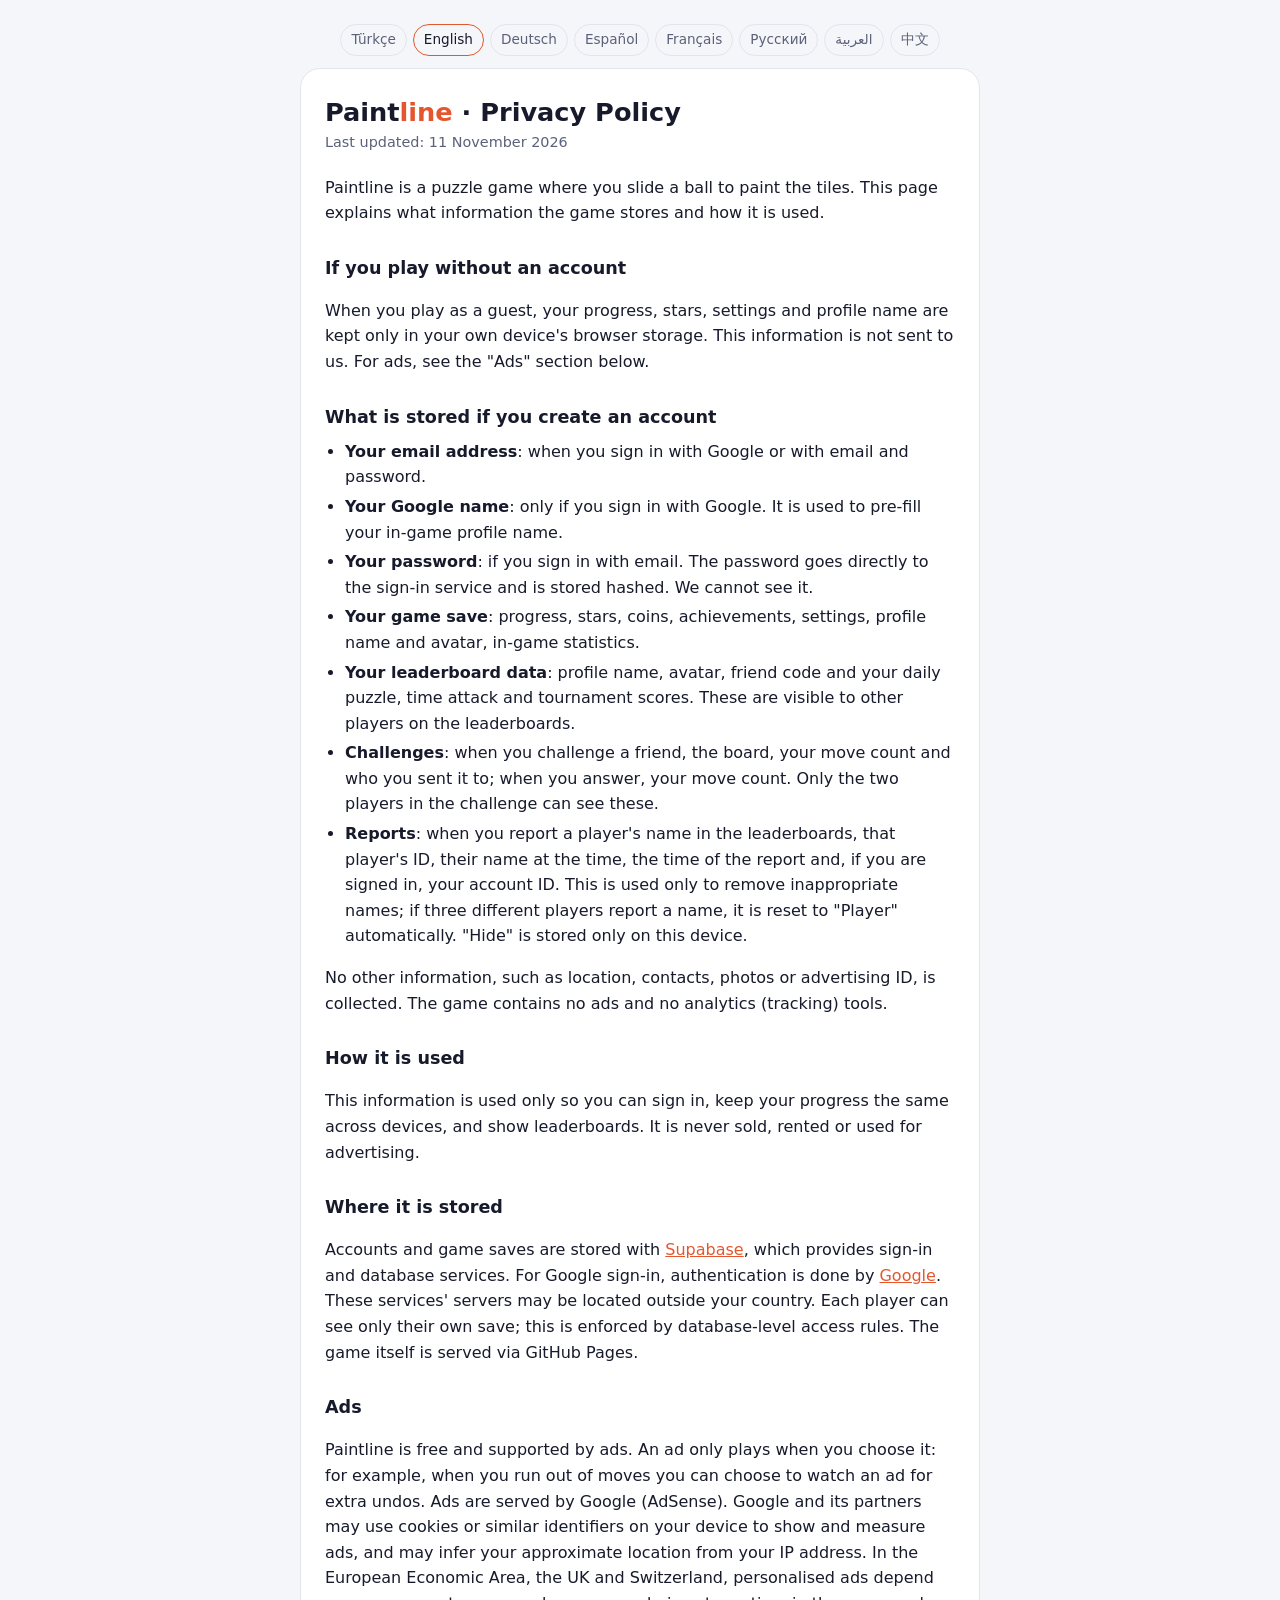
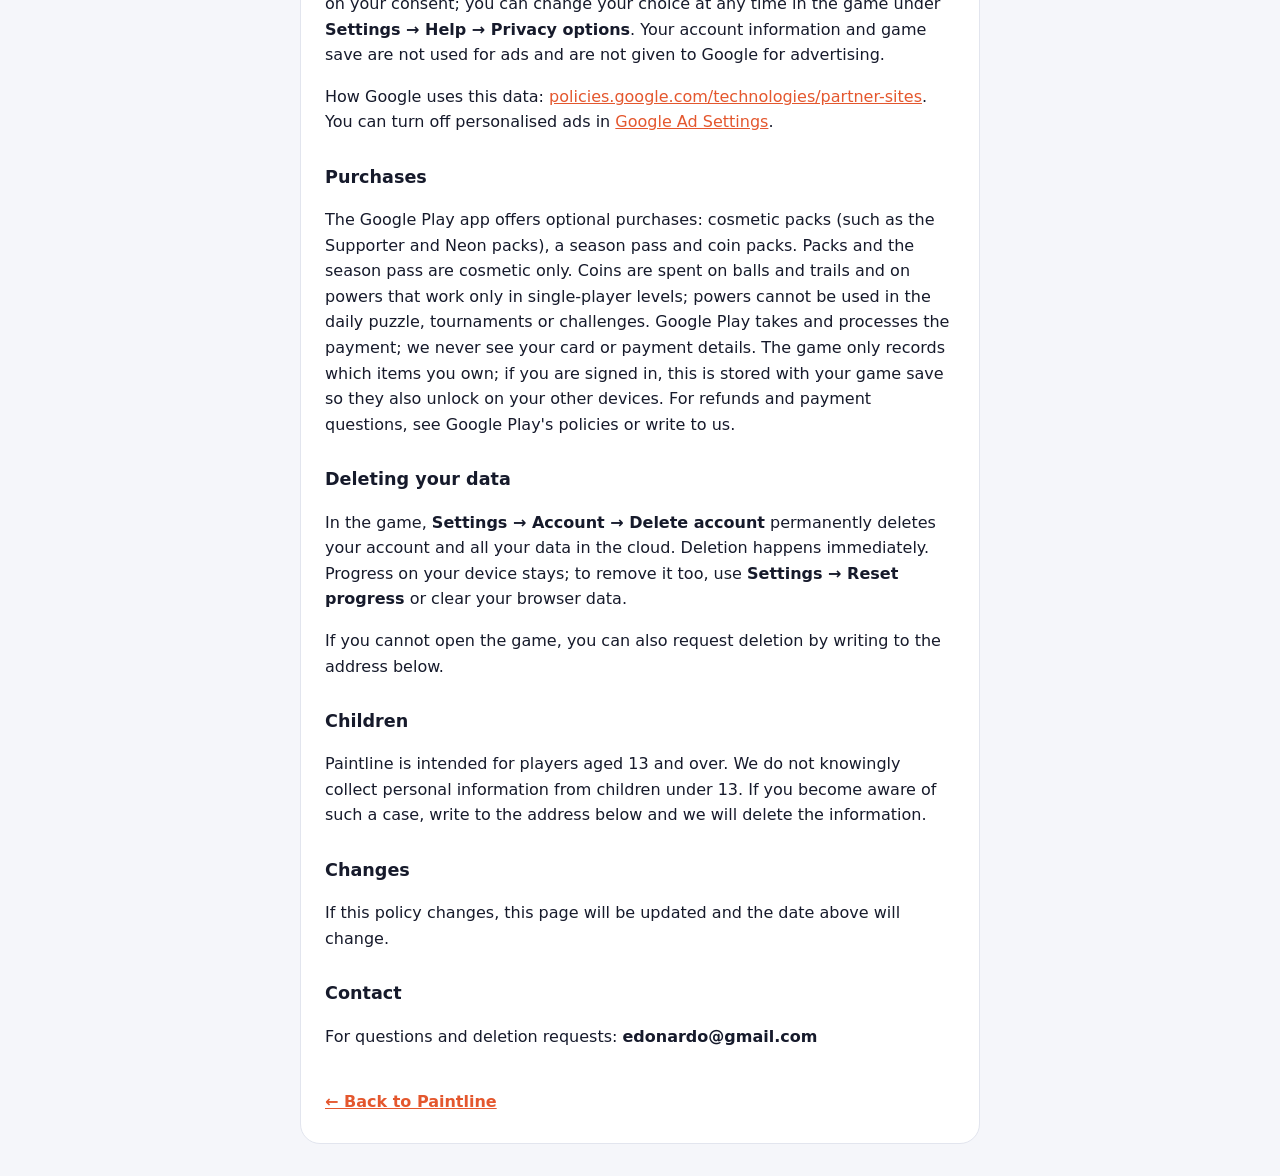
==== commit b2c79324: "Ad süzgeci, sıralamada bildir/gizle (Apple 1.2)" ====
--- a/gizlilik.html
+++ b/gizlilik.html
@@ -31,14 +31,14 @@
 <body>
 <nav><a href="gizlilik.html?lang=tr" hreflang="tr" lang="tr">Türkçe</a><a href="gizlilik.html?lang=en" hreflang="en" lang="en">English</a><a href="gizlilik.html?lang=de" hreflang="de" lang="de">Deutsch</a><a href="gizlilik.html?lang=es" hreflang="es" lang="es">Español</a><a href="gizlilik.html?lang=fr" hreflang="fr" lang="fr">Français</a><a href="gizlilik.html?lang=ru" hreflang="ru" lang="ru">Русский</a><a href="gizlilik.html?lang=ar" hreflang="ar" lang="ar">العربية</a><a href="gizlilik.html?lang=zh" hreflang="zh" lang="zh">中文</a></nav>
 <main>
-<section lang="tr"><h1 data-t="Gizlilik Politikası">Paint<span>line</span> · Gizlilik Politikası</h1><p class="date">Son güncelleme: 7 Kasım 2026</p><p>Paintline, topu kaydırıp karoları boyadığın bir bulmaca oyunudur. Bu sayfa, oyunun hangi bilgileri sakladığını ve bunları nasıl kullandığını anlatır.</p><h2>Hesap açmadan oynarsan</h2><p>Misafir olarak oynadığında ilerlemen, yıldızların, ayarların ve profil adın yalnızca kendi cihazındaki tarayıcı depolamasında tutulur. Bu bilgiler bize gönderilmez. Reklamlar için aşağıdaki "Reklamlar" bölümüne bak.</p><h2>Hesap açarsan saklananlar</h2><ul><li><b>E-posta adresin</b>: Google ile ya da e-posta ve şifreyle giriş yaptığında.</li><li><b>Google'daki adın</b>: yalnızca Google ile giriş yaparsan. Oyundaki profil adını başlangıçta doldurmak için kullanılır.</li><li><b>Şifren</b>: e-postayla giriş yaparsan. Şifre doğrudan giriş hizmetine gider, şifrelenmiş (hash) olarak saklanır. Biz şifreni göremeyiz.</li><li><b>Oyun kaydın</b>: ilerleme, yıldızlar, jetonlar, başarımlar, ayarlar, profil adı ve avatarın, oyun içi istatistikler.</li><li><b>Sıralama bilgilerin</b>: profil adın, avatarın, arkadaş kodun ve günün bulmacası, zamana karşı ve turnuva puanların. Bunlar sıralamada diğer oyunculara görünür.</li><li><b>Meydan okumalar</b>: bir arkadaşına meydan okuduğunda tahta, hamle sayın ve kime gönderdiğin; cevap verdiğinde senin hamle sayın. Bunları yalnızca meydan okumanın iki tarafı görür.</li></ul><p>Konum, rehber, fotoğraf, reklam kimliği gibi başka hiçbir bilgi toplanmaz. Oyunda reklam ve analiz (izleme) aracı yoktur.</p><h2>Ne için kullanılır</h2><p>Bu bilgiler yalnızca giriş yapabilmen, ilerlemenin farklı cihazlarında aynı kalması ve sıralamalar için kullanılır. Kimseye satılmaz, kiralanmaz ve reklam için kullanılmaz.</p><h2>Nerede saklanır</h2><p>Hesap ve oyun kayıtları, giriş ve veritabanı hizmeti veren <a href="https://supabase.com/privacy" rel="noopener">Supabase</a> üzerinde saklanır. Google ile girişte kimlik doğrulamasını <a href="https://policies.google.com/privacy" rel="noopener">Google</a> yapar. Bu hizmetlerin sunucuları Türkiye dışında olabilir. Her oyuncu yalnızca kendi kaydını görebilir; bu, veritabanı düzeyindeki erişim kurallarıyla sağlanır. Oyunun kendisi GitHub Pages üzerinden sunulur.</p><h2>Reklamlar</h2><p>Paintline ücretsizdir ve reklamlarla desteklenir. Reklam yalnızca sen istediğinde açılır: örneğin hamlen bittiğinde ek geri alma hakkı için bir reklam izlemeyi seçebilirsin. Reklamları Google (AdSense) gösterir. Google ve iş ortakları reklam göstermek ve ölçmek için cihazında çerez ya da benzeri tanımlayıcılar kullanabilir ve IP adresinden yaklaşık konumu çıkarabilir. Avrupa Ekonomik Alanı, Birleşik Krallık ve İsviçre'de reklamların kişiselleştirilmesi senin onayına bağlıdır; seçimini oyunda <b>Ayarlar → Yardım → Gizlilik seçenekleri</b> ile istediğin zaman değiştirebilirsin. Hesap bilgilerin ve oyun kaydın reklam için kullanılmaz ve Google'a reklam amacıyla verilmez.</p><p>Google'ın bu verileri nasıl kullandığı: <a href="https://policies.google.com/technologies/partner-sites" rel="noopener">policies.google.com/technologies/partner-sites</a>. Kişiselleştirilmiş reklamları <a href="https://adssettings.google.com" rel="noopener">Google Reklam Ayarları</a>'ndan kapatabilirsin.</p><h2>Satın alımlar</h2><p>Google Play uygulamasında isteğe bağlı satın alımlar var: görünüm paketleri (örneğin Destekçi ve Neon paketi), sezon kartı ve jeton paketleri. Paketler ve sezon kartı yalnızca görünüm verir. Jetonlar top ve iz almaya ve yalnızca tek kişilik bölümlerde kullanılan güçlere harcanır; günün bulmacası, turnuva ve meydan okumalarda güç kullanılamaz. Ödemeyi Google Play alır ve işler; kart ya da ödeme bilgilerini biz hiç görmeyiz. Oyun yalnızca hangi ürünlerin sende olduğunu kaydeder; hesabınla giriş yaptıysan bu bilgi oyun kaydınla birlikte saklanır ki diğer cihazlarında da açılsın. İade ve ödeme soruları için Google Play'in kurallarına bak ya da bize yaz.</p><h2>Bilgilerini silmek</h2><p>Oyunda <b>Ayarlar → Hesap → Hesabı sil</b> ile hesabını ve buluttaki bütün kayıtlarını kalıcı olarak silebilirsin. Silme hemen gerçekleşir. Cihazındaki ilerleme yerinde kalır; onu da silmek istersen <b>Ayarlar → İlerlemeyi sıfırla</b>'yı kullanabilir ya da tarayıcı verilerini temizleyebilirsin.</p><p>Oyuna giremiyorsan aşağıdaki adrese yazarak da silinmesini isteyebilirsin.</p><h2>Çocuklar</h2><p>Paintline'ın hedef kitlesi 13 yaş ve üzeridir. 13 yaşından küçüklerden bilerek kişisel bilgi toplamayız. Böyle bir durum fark edersen aşağıdaki adrese yaz, ilgili bilgileri sileriz.</p><h2>Değişiklikler</h2><p>Bu politika değişirse bu sayfa güncellenir ve üstteki tarih değişir.</p><h2>İletişim</h2><p>Sorular ve silme istekleri için: <b>edonardo@gmail.com</b></p><a class="back" href="./">← Paintline'a dön</a></section>
-<section lang="en"><h1 data-t="Privacy Policy">Paint<span>line</span> · Privacy Policy</h1><p class="date">Last updated: 7 November 2026</p><p>Paintline is a puzzle game where you slide a ball to paint the tiles. This page explains what information the game stores and how it is used.</p><h2>If you play without an account</h2><p>When you play as a guest, your progress, stars, settings and profile name are kept only in your own device's browser storage. This information is not sent to us. For ads, see the "Ads" section below.</p><h2>What is stored if you create an account</h2><ul><li><b>Your email address</b>: when you sign in with Google or with email and password.</li><li><b>Your Google name</b>: only if you sign in with Google. It is used to pre-fill your in-game profile name.</li><li><b>Your password</b>: if you sign in with email. The password goes directly to the sign-in service and is stored hashed. We cannot see it.</li><li><b>Your game save</b>: progress, stars, coins, achievements, settings, profile name and avatar, in-game statistics.</li><li><b>Your leaderboard data</b>: profile name, avatar, friend code and your daily puzzle, time attack and tournament scores. These are visible to other players on the leaderboards.</li><li><b>Challenges</b>: when you challenge a friend, the board, your move count and who you sent it to; when you answer, your move count. Only the two players in the challenge can see these.</li></ul><p>No other information, such as location, contacts, photos or advertising ID, is collected. The game contains no ads and no analytics (tracking) tools.</p><h2>How it is used</h2><p>This information is used only so you can sign in, keep your progress the same across devices, and show leaderboards. It is never sold, rented or used for advertising.</p><h2>Where it is stored</h2><p>Accounts and game saves are stored with <a href="https://supabase.com/privacy" rel="noopener">Supabase</a>, which provides sign-in and database services. For Google sign-in, authentication is done by <a href="https://policies.google.com/privacy" rel="noopener">Google</a>. These services' servers may be located outside your country. Each player can see only their own save; this is enforced by database-level access rules. The game itself is served via GitHub Pages.</p><h2>Ads</h2><p>Paintline is free and supported by ads. An ad only plays when you choose it: for example, when you run out of moves you can choose to watch an ad for extra undos. Ads are served by Google (AdSense). Google and its partners may use cookies or similar identifiers on your device to show and measure ads, and may infer your approximate location from your IP address. In the European Economic Area, the UK and Switzerland, personalised ads depend on your consent; you can change your choice at any time in the game under <b>Settings → Help → Privacy options</b>. Your account information and game save are not used for ads and are not given to Google for advertising.</p><p>How Google uses this data: <a href="https://policies.google.com/technologies/partner-sites" rel="noopener">policies.google.com/technologies/partner-sites</a>. You can turn off personalised ads in <a href="https://adssettings.google.com" rel="noopener">Google Ad Settings</a>.</p><h2>Purchases</h2><p>The Google Play app offers optional purchases: cosmetic packs (such as the Supporter and Neon packs), a season pass and coin packs. Packs and the season pass are cosmetic only. Coins are spent on balls and trails and on powers that work only in single-player levels; powers cannot be used in the daily puzzle, tournaments or challenges. Google Play takes and processes the payment; we never see your card or payment details. The game only records which items you own; if you are signed in, this is stored with your game save so they also unlock on your other devices. For refunds and payment questions, see Google Play's policies or write to us.</p><h2>Deleting your data</h2><p>In the game, <b>Settings → Account → Delete account</b> permanently deletes your account and all your data in the cloud. Deletion happens immediately. Progress on your device stays; to remove it too, use <b>Settings → Reset progress</b> or clear your browser data.</p><p>If you cannot open the game, you can also request deletion by writing to the address below.</p><h2>Children</h2><p>Paintline is intended for players aged 13 and over. We do not knowingly collect personal information from children under 13. If you become aware of such a case, write to the address below and we will delete the information.</p><h2>Changes</h2><p>If this policy changes, this page will be updated and the date above will change.</p><h2>Contact</h2><p>For questions and deletion requests: <b>edonardo@gmail.com</b></p><a class="back" href="./">← Back to Paintline</a></section>
-<section lang="de"><h1 data-t="Datenschutzerklärung">Paint<span>line</span> · Datenschutzerklärung</h1><p class="date">Zuletzt aktualisiert: 7. November 2026</p><p>Paintline ist ein Rätselspiel, in dem du eine Kugel schiebst, um die Felder zu bemalen. Diese Seite erklärt, welche Daten das Spiel speichert und wie sie verwendet werden.</p><h2>Wenn du ohne Konto spielst</h2><p>Als Gast werden dein Fortschritt, deine Sterne, Einstellungen und dein Profilname nur im Browserspeicher deines eigenen Geräts gespeichert. Diese Daten werden nicht an uns gesendet. Zu Werbung siehe den Abschnitt „Werbung“ unten.</p><h2>Was mit einem Konto gespeichert wird</h2><ul><li><b>Deine E-Mail-Adresse</b>: wenn du dich mit Google oder mit E-Mail und Passwort anmeldest.</li><li><b>Dein Google-Name</b>: nur bei der Anmeldung mit Google. Er füllt anfangs deinen Profilnamen im Spiel aus.</li><li><b>Dein Passwort</b>: bei der Anmeldung per E-Mail. Das Passwort geht direkt an den Anmeldedienst und wird gehasht gespeichert. Wir können es nicht sehen.</li><li><b>Dein Spielstand</b>: Fortschritt, Sterne, Münzen, Erfolge, Einstellungen, Profilname und Avatar, Spielstatistiken.</li><li><b>Deine Ranglistendaten</b>: Profilname, Avatar, Freundescode und deine Punkte im Tagesrätsel, im Zeitrennen und im Turnier. Diese sind für andere Spieler in den Ranglisten sichtbar.</li><li><b>Herausforderungen</b>: wenn du einen Freund herausforderst, das Spielfeld, deine Zugzahl und an wen du sie geschickt hast; wenn du antwortest, deine Zugzahl. Nur die beiden Beteiligten können das sehen.</li></ul><p>Es werden keine weiteren Daten wie Standort, Kontakte, Fotos oder Werbe-ID erhoben. Das Spiel enthält keine Werbung und keine Analyse- (Tracking-) Werkzeuge.</p><h2>Wofür sie verwendet werden</h2><p>Diese Daten dienen nur dazu, dass du dich anmelden kannst, dein Fortschritt auf allen Geräten gleich bleibt und Ranglisten angezeigt werden. Sie werden nicht verkauft, vermietet oder für Werbung genutzt.</p><h2>Wo sie gespeichert werden</h2><p>Konten und Spielstände werden bei <a href="https://supabase.com/privacy" rel="noopener">Supabase</a> gespeichert, das Anmelde- und Datenbankdienste bereitstellt. Bei der Google-Anmeldung übernimmt <a href="https://policies.google.com/privacy" rel="noopener">Google</a> die Authentifizierung. Die Server dieser Dienste können sich außerhalb deines Landes befinden. Jeder Spieler sieht nur seinen eigenen Spielstand; das wird durch Zugriffsregeln in der Datenbank sichergestellt. Das Spiel selbst wird über GitHub Pages bereitgestellt.</p><h2>Werbung</h2><p>Paintline ist kostenlos und wird durch Werbung finanziert. Eine Anzeige startet nur, wenn du es möchtest: Wenn dir zum Beispiel die Züge ausgehen, kannst du eine Anzeige ansehen und dafür zusätzliche Rückgängig-Schritte bekommen. Die Anzeigen liefert Google (AdSense). Google und seine Partner können Cookies oder ähnliche Kennungen auf deinem Gerät verwenden, um Anzeigen auszuliefern und zu messen, und aus deiner IP-Adresse deinen ungefähren Standort ableiten. Im Europäischen Wirtschaftsraum, im Vereinigten Königreich und in der Schweiz hängen personalisierte Anzeigen von deiner Einwilligung ab; du kannst deine Wahl jederzeit im Spiel unter <b>Einstellungen → Hilfe → Datenschutzoptionen</b> ändern. Deine Kontodaten und dein Spielstand werden nicht für Werbung verwendet und nicht zu Werbezwecken an Google weitergegeben.</p><p>Wie Google diese Daten nutzt: <a href="https://policies.google.com/technologies/partner-sites" rel="noopener">policies.google.com/technologies/partner-sites</a>. Personalisierte Anzeigen kannst du in den <a href="https://adssettings.google.com" rel="noopener">Google-Anzeigeneinstellungen</a> deaktivieren.</p><h2>Käufe</h2><p>In der Google-Play-App gibt es optionale Käufe: kosmetische Pakete (etwa das Unterstützer- und das Neon-Paket), einen Saisonpass und Münzpakete. Pakete und Saisonpass sind rein kosmetisch. Münzen gibst du für Bälle und Spuren aus und für Kräfte, die nur in Einzelspieler-Leveln wirken; im Tagesrätsel, in Turnieren und Herausforderungen sind Kräfte gesperrt. Google Play nimmt die Zahlung entgegen und wickelt sie ab; Karten- oder Zahlungsdaten sehen wir nie. Das Spiel speichert nur, welche Artikel du besitzt; wenn du angemeldet bist, wird das mit deinem Spielstand gespeichert, damit sie auch auf deinen anderen Geräten freigeschaltet sind. Zu Erstattungen und Zahlungsfragen siehe die Richtlinien von Google Play oder schreib uns.</p><h2>Deine Daten löschen</h2><p>Im Spiel löschst du mit <b>Einstellungen → Konto → Konto löschen</b> dein Konto und alle deine Daten in der Cloud dauerhaft. Die Löschung erfolgt sofort. Der Fortschritt auf deinem Gerät bleibt erhalten; um auch ihn zu entfernen, nutze <b>Einstellungen → Fortschritt zurücksetzen</b> oder lösche deine Browserdaten.</p><p>Wenn du das Spiel nicht öffnen kannst, kannst du die Löschung auch per E-Mail an die Adresse unten beantragen.</p><h2>Kinder</h2><p>Paintline richtet sich an Spielerinnen und Spieler ab 13 Jahren. Wir erheben wissentlich keine personenbezogenen Daten von Kindern unter 13 Jahren. Wenn dir ein solcher Fall bekannt wird, schreib an die Adresse unten, und wir löschen die Daten.</p><h2>Änderungen</h2><p>Wenn sich diese Erklärung ändert, wird diese Seite aktualisiert und das Datum oben geändert.</p><h2>Kontakt</h2><p>Für Fragen und Löschanfragen: <b>edonardo@gmail.com</b></p><a class="back" href="./">← Zurück zu Paintline</a></section>
-<section lang="es"><h1 data-t="Política de privacidad">Paint<span>line</span> · Política de privacidad</h1><p class="date">Última actualización: 7 de noviembre de 2026</p><p>Paintline es un juego de puzles en el que deslizas una bola para pintar las casillas. Esta página explica qué información guarda el juego y cómo se usa.</p><h2>Si juegas sin cuenta</h2><p>Cuando juegas como invitado, tu progreso, estrellas, ajustes y nombre de perfil se guardan solo en el almacenamiento del navegador de tu propio dispositivo. Esta información no se nos envía. Sobre los anuncios, consulta la sección «Anuncios» más abajo.</p><h2>Qué se guarda si creas una cuenta</h2><ul><li><b>Tu correo electrónico</b>: al iniciar sesión con Google o con correo y contraseña.</li><li><b>Tu nombre de Google</b>: solo si inicias sesión con Google. Se usa para rellenar al principio tu nombre de perfil en el juego.</li><li><b>Tu contraseña</b>: si inicias sesión con correo. La contraseña va directamente al servicio de inicio de sesión y se guarda cifrada (hash). No podemos verla.</li><li><b>Tu partida guardada</b>: progreso, estrellas, monedas, logros, ajustes, nombre de perfil y avatar, estadísticas del juego.</li><li><b>Tus datos de clasificación</b>: nombre de perfil, avatar, código de amigo y tus puntuaciones del puzle diario, contrarreloj y torneo. Son visibles para otros jugadores en las clasificaciones.</li><li><b>Desafíos</b>: cuando desafías a un amigo, el tablero, tu número de movimientos y a quién lo enviaste; cuando respondes, tu número de movimientos. Solo los dos jugadores del desafío pueden verlo.</li></ul><p>No se recoge ninguna otra información, como ubicación, contactos, fotos o ID de publicidad. El juego no tiene anuncios ni herramientas de análisis (seguimiento).</p><h2>Para qué se usa</h2><p>Esta información se usa solo para que puedas iniciar sesión, mantener tu progreso igual en todos tus dispositivos y mostrar clasificaciones. Nunca se vende, alquila ni se usa para publicidad.</p><h2>Dónde se guarda</h2><p>Las cuentas y partidas se guardan en <a href="https://supabase.com/privacy" rel="noopener">Supabase</a>, que ofrece servicios de inicio de sesión y base de datos. Con el inicio de sesión de Google, la autenticación la realiza <a href="https://policies.google.com/privacy" rel="noopener">Google</a>. Los servidores de estos servicios pueden estar fuera de tu país. Cada jugador solo puede ver su propia partida; esto se garantiza con reglas de acceso en la base de datos. El juego se sirve a través de GitHub Pages.</p><h2>Anuncios</h2><p>Paintline es gratis y se financia con anuncios. Un anuncio solo se reproduce cuando tú lo eliges: por ejemplo, si te quedas sin movimientos puedes ver un anuncio para conseguir deshacer extra. Los anuncios los sirve Google (AdSense). Google y sus socios pueden usar cookies o identificadores similares en tu dispositivo para mostrar y medir anuncios, y pueden deducir tu ubicación aproximada a partir de tu dirección IP. En el Espacio Económico Europeo, el Reino Unido y Suiza, los anuncios personalizados dependen de tu consentimiento; puedes cambiar tu elección en cualquier momento en el juego, en <b>Ajustes → Ayuda → Opciones de privacidad</b>. La información de tu cuenta y tu partida guardada no se usan para anuncios ni se ceden a Google con fines publicitarios.</p><p>Cómo usa Google estos datos: <a href="https://policies.google.com/technologies/partner-sites" rel="noopener">policies.google.com/technologies/partner-sites</a>. Puedes desactivar los anuncios personalizados en la <a href="https://adssettings.google.com" rel="noopener">Configuración de anuncios de Google</a>.</p><h2>Compras</h2><p>La app de Google Play ofrece compras opcionales: packs estéticos (como el pack de apoyo y el pack Neón), un pase de temporada y packs de monedas. Los packs y el pase son solo estéticos. Las monedas se gastan en bolas y estelas y en poderes que solo funcionan en niveles de un jugador; en el puzle diario, los torneos y los desafíos no se pueden usar poderes. Google Play cobra y procesa el pago; nunca vemos tu tarjeta ni tus datos de pago. El juego solo registra qué artículos tienes; si has iniciado sesión, se guarda con tu partida para que también se desbloqueen en tus otros dispositivos. Para reembolsos y dudas de pago, consulta las políticas de Google Play o escríbenos.</p><h2>Eliminar tus datos</h2><p>En el juego, <b>Ajustes → Cuenta → Eliminar cuenta</b> borra de forma permanente tu cuenta y todos tus datos en la nube. La eliminación es inmediata. El progreso en tu dispositivo se mantiene; para borrarlo también, usa <b>Ajustes → Restablecer progreso</b> o borra los datos del navegador.</p><p>Si no puedes abrir el juego, también puedes solicitar la eliminación escribiendo a la dirección de abajo.</p><h2>Niños</h2><p>Paintline está pensado para jugadores de 13 años o más. No recogemos a sabiendas datos personales de menores de 13 años. Si detectas un caso así, escribe a la dirección de abajo y eliminaremos la información.</p><h2>Cambios</h2><p>Si esta política cambia, se actualizará esta página y cambiará la fecha de arriba.</p><h2>Contacto</h2><p>Para preguntas y solicitudes de eliminación: <b>edonardo@gmail.com</b></p><a class="back" href="./">← Volver a Paintline</a></section>
-<section lang="fr"><h1 data-t="Politique de confidentialité">Paint<span>line</span> · Politique de confidentialité</h1><p class="date">Dernière mise à jour : 7 novembre 2026</p><p>Paintline est un jeu de réflexion où tu fais glisser une bille pour peindre les cases. Cette page explique quelles informations le jeu conserve et comment elles sont utilisées.</p><h2>Si tu joues sans compte</h2><p>En jouant en invité, ta progression, tes étoiles, tes réglages et ton nom de profil sont conservés uniquement dans le stockage du navigateur de ton appareil. Ces informations ne nous sont pas envoyées. Pour la publicité, voir la section « Publicité » ci-dessous.</p><h2>Ce qui est conservé si tu crées un compte</h2><ul><li><b>Ton adresse e-mail</b> : lorsque tu te connectes avec Google ou avec e-mail et mot de passe.</li><li><b>Ton nom Google</b> : seulement si tu te connectes avec Google. Il sert à préremplir ton nom de profil dans le jeu.</li><li><b>Ton mot de passe</b> : si tu te connectes par e-mail. Il est transmis directement au service de connexion et conservé sous forme hachée. Nous ne pouvons pas le voir.</li><li><b>Ta sauvegarde</b> : progression, étoiles, jetons, succès, réglages, nom de profil et avatar, statistiques de jeu.</li><li><b>Tes données de classement</b> : nom de profil, avatar, code ami et tes scores du puzzle du jour, du contre-la-montre et du tournoi. Ils sont visibles par les autres joueurs dans les classements.</li><li><b>Défis</b> : quand tu défies un ami, le plateau, ton nombre de coups et à qui tu l’as envoyé ; quand tu réponds, ton nombre de coups. Seuls les deux joueurs du défi peuvent les voir.</li></ul><p>Aucune autre information (localisation, contacts, photos, identifiant publicitaire…) n'est collectée. Le jeu ne contient ni publicité ni outil d'analyse (suivi).</p><h2>À quoi elles servent</h2><p>Ces informations servent uniquement à te connecter, à garder ta progression identique sur tous tes appareils et à afficher les classements. Elles ne sont jamais vendues, louées ni utilisées à des fins publicitaires.</p><h2>Où elles sont conservées</h2><p>Les comptes et sauvegardes sont conservés chez <a href="https://supabase.com/privacy" rel="noopener">Supabase</a>, qui fournit les services de connexion et de base de données. Pour la connexion Google, l'authentification est assurée par <a href="https://policies.google.com/privacy" rel="noopener">Google</a>. Les serveurs de ces services peuvent se trouver hors de ton pays. Chaque joueur ne voit que sa propre sauvegarde, grâce à des règles d'accès au niveau de la base de données. Le jeu est servi via GitHub Pages.</p><h2>Publicité</h2><p>Paintline est gratuit et financé par la publicité. Une publicité ne se lance que si tu le choisis : par exemple, quand tu n'as plus de coups, tu peux regarder une publicité pour obtenir des annulations supplémentaires. Les publicités sont diffusées par Google (AdSense). Google et ses partenaires peuvent utiliser des cookies ou des identifiants similaires sur ton appareil pour diffuser et mesurer les publicités, et déduire ta position approximative de ton adresse IP. Dans l'Espace économique européen, au Royaume-Uni et en Suisse, les publicités personnalisées dépendent de ton consentement ; tu peux modifier ton choix à tout moment dans le jeu, sous <b>Réglages → Aide → Options de confidentialité</b>. Les informations de ton compte et ta sauvegarde ne sont pas utilisées pour la publicité et ne sont pas transmises à Google à des fins publicitaires.</p><p>Comment Google utilise ces données : <a href="https://policies.google.com/technologies/partner-sites" rel="noopener">policies.google.com/technologies/partner-sites</a>. Tu peux désactiver les publicités personnalisées dans les <a href="https://adssettings.google.com" rel="noopener">paramètres des annonces Google</a>.</p><h2>Achats</h2><p>L'appli Google Play propose des achats facultatifs : des packs esthétiques (comme le pack de soutien et le pack Néon), un pass de saison et des packs de pièces. Les packs et le pass sont uniquement esthétiques. Les pièces servent à acheter des balles et des traînées, et des pouvoirs utilisables seulement dans les niveaux en solo ; les pouvoirs sont bloqués dans le puzzle du jour, les tournois et les défis. Google Play encaisse et traite le paiement ; nous ne voyons jamais ta carte ni tes données de paiement. Le jeu enregistre seulement les articles que tu possèdes ; si tu es connecté, cette information est stockée avec ta sauvegarde pour qu'ils soient aussi débloqués sur tes autres appareils. Pour les remboursements et questions de paiement, consulte les règles de Google Play ou écris-nous.</p><h2>Supprimer tes données</h2><p>Dans le jeu, <b>Réglages → Compte → Supprimer le compte</b> supprime définitivement ton compte et toutes tes données dans le cloud. La suppression est immédiate. La progression sur ton appareil reste ; pour l'effacer aussi, utilise <b>Réglages → Réinitialiser la progression</b> ou efface les données du navigateur.</p><p>Si tu ne peux pas ouvrir le jeu, tu peux aussi demander la suppression en écrivant à l'adresse ci-dessous.</p><h2>Enfants</h2><p>Paintline s'adresse aux joueurs de 13 ans et plus. Nous ne collectons pas sciemment de données personnelles d'enfants de moins de 13 ans. Si tu constates un tel cas, écris à l'adresse ci-dessous et nous supprimerons ces informations.</p><h2>Modifications</h2><p>Si cette politique change, cette page sera mise à jour et la date ci-dessus modifiée.</p><h2>Contact</h2><p>Pour les questions et demandes de suppression : <b>edonardo@gmail.com</b></p><a class="back" href="./">← Retour à Paintline</a></section>
-<section lang="ru"><h1 data-t="Политика конфиденциальности">Paint<span>line</span> · Политика конфиденциальности</h1><p class="date">Последнее обновление: 7 ноября 2026 г.</p><p>Paintline — это головоломка, в которой ты катишь шарик и раскрашиваешь клетки. На этой странице объясняется, какие данные хранит игра и как они используются.</p><h2>Если играть без аккаунта</h2><p>В гостевом режиме твой прогресс, звёзды, настройки и имя профиля хранятся только в хранилище браузера на твоём устройстве. Эти данные нам не отправляются. О рекламе — в разделе «Реклама» ниже.</p><h2>Что хранится, если создать аккаунт</h2><ul><li><b>Адрес электронной почты</b>: при входе через Google или по почте и паролю.</li><li><b>Имя в Google</b>: только при входе через Google. Используется, чтобы заполнить имя профиля в игре.</li><li><b>Пароль</b>: при входе по почте. Пароль передаётся напрямую сервису входа и хранится в виде хеша. Мы не можем его увидеть.</li><li><b>Сохранение игры</b>: прогресс, звёзды, монеты, достижения, настройки, имя профиля и аватар, игровая статистика.</li><li><b>Данные рейтинга</b>: имя профиля, аватар, код друга и твои очки в головоломке дня, игре на время и турнире. Они видны другим игрокам в рейтингах.</li><li><b>Вызовы</b>: когда вы бросаете вызов другу — поле, ваше число ходов и кому вы его отправили; когда отвечаете — ваше число ходов. Это видят только два участника вызова.</li></ul><p>Никакие другие данные (местоположение, контакты, фото, рекламный идентификатор) не собираются. В игре нет рекламы и инструментов аналитики (отслеживания).</p><h2>Для чего они используются</h2><p>Эти данные нужны только для входа, чтобы прогресс был одинаковым на всех устройствах, и для рейтингов. Они не продаются, не сдаются в аренду и не используются для рекламы.</p><h2>Где они хранятся</h2><p>Аккаунты и сохранения хранятся в <a href="https://supabase.com/privacy" rel="noopener">Supabase</a> — сервисе входа и базы данных. При входе через Google аутентификацию выполняет <a href="https://policies.google.com/privacy" rel="noopener">Google</a>. Серверы этих сервисов могут находиться за пределами твоей страны. Каждый игрок видит только своё сохранение; это обеспечивается правилами доступа на уровне базы данных. Сама игра размещена на GitHub Pages.</p><h2>Реклама</h2><p>Paintline бесплатна и поддерживается рекламой. Реклама запускается только по твоему выбору: например, когда ходы закончились, можно посмотреть рекламу и получить дополнительные отмены. Рекламу показывает Google (AdSense). Google и его партнёры могут использовать файлы cookie или похожие идентификаторы на твоём устройстве, чтобы показывать и измерять рекламу, а также определять примерное местоположение по IP-адресу. В Европейской экономической зоне, Великобритании и Швейцарии персонализированная реклама показывается только с твоего согласия; изменить выбор можно в любое время в игре: <b>Настройки → Помощь → Настройки конфиденциальности</b>. Данные аккаунта и сохранение игры не используются для рекламы и не передаются Google в рекламных целях.</p><p>Как Google использует эти данные: <a href="https://policies.google.com/technologies/partner-sites" rel="noopener">policies.google.com/technologies/partner-sites</a>. Отключить персонализированную рекламу можно в <a href="https://adssettings.google.com" rel="noopener">настройках рекламы Google</a>.</p><h2>Покупки</h2><p>В приложении из Google Play есть необязательные покупки: наборы оформления (например, «Набор поддержки» и «Неон»), сезонный пропуск и наборы монет. Наборы и пропуск меняют только внешний вид. Монеты тратятся на шары и следы и на силы, которые работают только в одиночных уровнях; в головоломке дня, турнирах и вызовах силы недоступны. Оплату принимает и обрабатывает Google Play; данные карты и платежа мы никогда не видим. Игра сохраняет лишь то, какие покупки у тебя есть; если ты вошёл в аккаунт, это хранится вместе с сохранением игры, чтобы они открылись и на других устройствах. По возвратам и вопросам оплаты смотри правила Google Play или напиши нам.</p><h2>Удаление данных</h2><p>В игре <b>Настройки → Аккаунт → Удалить аккаунт</b> навсегда удаляет аккаунт и все твои данные в облаке. Удаление происходит сразу. Прогресс на устройстве остаётся; чтобы удалить и его, используй <b>Настройки → Сбросить прогресс</b> или очисти данные браузера.</p><p>Если ты не можешь открыть игру, можно запросить удаление, написав на адрес ниже.</p><h2>Дети</h2><p>Paintline предназначена для игроков от 13 лет. Мы сознательно не собираем личные данные детей младше 13 лет. Если тебе стало известно о таком случае, напиши на адрес ниже, и мы удалим эти данные.</p><h2>Изменения</h2><p>Если политика изменится, эта страница будет обновлена, а дата вверху изменится.</p><h2>Контакты</h2><p>Вопросы и запросы на удаление: <b>edonardo@gmail.com</b></p><a class="back" href="./">← Назад в Paintline</a></section>
-<section lang="ar" dir="rtl"><h1 data-t="سياسة الخصوصية">Paint<span>line</span> · سياسة الخصوصية</h1><p class="date">آخر تحديث: 7 نوفمبر 2026</p><p>Paintline لعبة ألغاز تمرّر فيها كرة لتلوين المربعات. توضّح هذه الصفحة المعلومات التي تحفظها اللعبة وكيفية استخدامها.</p><h2>إذا لعبت بدون حساب</h2><p>عند اللعب كضيف، يُحفظ تقدّمك ونجومك وإعداداتك واسم ملفك الشخصي في مساحة تخزين المتصفح على جهازك فقط. لا تُرسل هذه المعلومات إلينا. وللإعلانات راجع قسم «الإعلانات» أدناه.</p><h2>ما يُحفظ إذا أنشأت حسابًا</h2><ul><li><b>بريدك الإلكتروني</b>: عند تسجيل الدخول عبر Google أو بالبريد وكلمة المرور.</li><li><b>اسمك في Google</b>: فقط إذا سجّلت الدخول عبر Google، ويُستخدم لملء اسم ملفك الشخصي في اللعبة.</li><li><b>كلمة المرور</b>: إذا سجّلت الدخول بالبريد. تُرسل مباشرة إلى خدمة تسجيل الدخول وتُحفظ مشفّرة (hash). لا يمكننا رؤيتها.</li><li><b>حفظ اللعبة</b>: التقدّم والنجوم والعملات والإنجازات والإعدادات واسم الملف الشخصي والصورة الرمزية وإحصاءات اللعب.</li><li><b>بيانات لوحة الصدارة</b>: اسم الملف الشخصي والصورة الرمزية ورمز الصديق ونقاطك في لغز اليوم وسباق الوقت والبطولة. تظهر للاعبين الآخرين في لوحات الصدارة.</li><li><b>التحديات</b>: عندما تتحدى صديقًا: اللوحة وعدد حركاتك ولمن أرسلته؛ وعندما ترد: عدد حركاتك. لا يرى ذلك إلا طرفا التحدي.</li></ul><p>لا تُجمع أي معلومات أخرى مثل الموقع أو جهات الاتصال أو الصور أو معرّف الإعلانات. لا تحتوي اللعبة على إعلانات ولا على أدوات تحليل (تتبّع).</p><h2>فيمَ تُستخدم</h2><p>تُستخدم هذه المعلومات فقط لتسجيل دخولك، وإبقاء تقدّمك نفسه على جميع أجهزتك، وعرض لوحات الصدارة. لا تُباع ولا تؤجَّر ولا تُستخدم للإعلانات.</p><h2>أين تُحفظ</h2><p>تُحفظ الحسابات وملفات الحفظ لدى <a href="https://supabase.com/privacy" rel="noopener">Supabase</a> الذي يقدّم خدمات تسجيل الدخول وقاعدة البيانات. عند تسجيل الدخول عبر Google يتولّى <a href="https://policies.google.com/privacy" rel="noopener">Google</a> التحقق من الهوية. قد تكون خوادم هذه الخدمات خارج بلدك. لا يرى كل لاعب إلا حفظه الخاص، ويُضمن ذلك بقواعد وصول على مستوى قاعدة البيانات. تُقدَّم اللعبة نفسها عبر GitHub Pages.</p><h2>الإعلانات</h2><p>Paintline مجانية وتدعمها الإعلانات. لا يبدأ الإعلان إلا إذا اخترت ذلك: مثلًا عند نفاد حركاتك يمكنك مشاهدة إعلان للحصول على مرات تراجع إضافية. تعرض Google (AdSense) الإعلانات. قد تستخدم Google وشركاؤها ملفات تعريف الارتباط أو معرّفات مشابهة على جهازك لعرض الإعلانات وقياسها، وقد تستنتج موقعك التقريبي من عنوان IP. في المنطقة الاقتصادية الأوروبية والمملكة المتحدة وسويسرا تعتمد الإعلانات المخصّصة على موافقتك، ويمكنك تغيير اختيارك في أي وقت داخل اللعبة من <b>الإعدادات ← المساعدة ← خيارات الخصوصية</b>. لا تُستخدم معلومات حسابك ولا حفظ لعبتك للإعلانات ولا تُعطى لـ Google لأغراض إعلانية.</p><p>كيف تستخدم Google هذه البيانات: <a href="https://policies.google.com/technologies/partner-sites" rel="noopener">policies.google.com/technologies/partner-sites</a>. يمكنك إيقاف الإعلانات المخصّصة من <a href="https://adssettings.google.com" rel="noopener">إعدادات إعلانات Google</a>.</p><h2>المشتريات</h2><p>يوفر تطبيق Google Play مشتريات اختيارية: حزم للمظهر (مثل حزمة الداعمين وحزمة النيون)، وبطاقة موسم، وحزم عملات. الحزم وبطاقة الموسم للمظهر فقط. تُنفق العملات على الكرات والآثار وعلى قدرات تعمل في المراحل الفردية فقط؛ ولا يمكن استخدام القدرات في لغز اليوم والبطولات والتحديات. يتولى Google Play استلام الدفع ومعالجته، ولا نرى بيانات بطاقتك أو الدفع أبدًا. تسجّل اللعبة فقط ما تملكه من مشتريات؛ وإذا سجّلت الدخول تُحفظ هذه المعلومة مع حفظ اللعبة لتُفتح على أجهزتك الأخرى أيضًا. للاسترداد وأسئلة الدفع راجع سياسات Google Play أو راسلنا.</p><h2>حذف بياناتك</h2><p>في اللعبة، يحذف <b>الإعدادات ← الحساب ← حذف الحساب</b> حسابك وجميع بياناتك في السحابة نهائيًا وفورًا. يبقى التقدّم على جهازك؛ ولحذفه أيضًا استخدم <b>الإعدادات ← إعادة تعيين التقدم</b> أو امسح بيانات المتصفح.</p><p>إذا لم تتمكّن من فتح اللعبة، يمكنك طلب الحذف بمراسلة العنوان أدناه.</p><h2>الأطفال</h2><p>Paintline موجّهة للاعبين بعمر 13 عامًا فأكثر. لا نجمع عن علم بيانات شخصية من الأطفال دون 13 عامًا. إذا علمت بحالة كهذه فراسلنا على العنوان أدناه وسنحذف هذه المعلومات.</p><h2>التغييرات</h2><p>إذا تغيّرت هذه السياسة، ستُحدَّث هذه الصفحة ويتغيّر التاريخ أعلاه.</p><h2>التواصل</h2><p>للأسئلة وطلبات الحذف: <b>edonardo@gmail.com</b></p><a class="back" href="./">→ العودة إلى Paintline</a></section>
-<section lang="zh"><h1 data-t="隐私政策">Paint<span>line</span> · 隐私政策</h1><p class="date">最后更新：2026年11月7日</p><p>Paintline 是一款滑动小球为方格涂色的益智游戏。本页说明游戏会保存哪些信息以及如何使用这些信息。</p><h2>不注册账号游玩</h2><p>以访客身份游玩时，你的进度、星星、设置和个人资料名称只保存在你自己设备的浏览器存储中，这些信息不会发送给我们。关于广告，请见下方“广告”部分。</p><h2>注册账号后会保存的信息</h2><ul><li><b>电子邮箱</b>：使用 Google 或邮箱和密码登录时。</li><li><b>Google 名称</b>：仅在使用 Google 登录时，用于预先填写游戏内的个人资料名称。</li><li><b>密码</b>：使用邮箱登录时。密码直接发送给登录服务并以哈希形式保存，我们无法看到。</li><li><b>游戏存档</b>：进度、星星、金币、成就、设置、个人资料名称和头像、游戏统计。</li><li><b>排行榜数据</b>：个人资料名称、头像、好友码，以及每日谜题、限时挑战和锦标赛的分数。这些会在排行榜上对其他玩家可见。</li><li><b>挑战</b>：向好友发起挑战时，保存棋盘、你的步数和接收者；回应挑战时，保存你的步数。只有挑战双方可以看到。</li></ul><p>不会收集位置、通讯录、照片、广告标识符等任何其他信息。游戏中没有广告，也没有分析（追踪）工具。</p><h2>用途</h2><p>这些信息仅用于让你登录、在不同设备间保持相同进度以及显示排行榜。绝不会出售、出租或用于广告。</p><h2>存储位置</h2><p>账号和存档保存在提供登录和数据库服务的 <a href="https://supabase.com/privacy" rel="noopener">Supabase</a>。使用 Google 登录时，由 <a href="https://policies.google.com/privacy" rel="noopener">Google</a> 进行身份验证。这些服务的服务器可能位于你所在国家/地区之外。每位玩家只能看到自己的存档，这由数据库层面的访问规则保证。游戏本身通过 GitHub Pages 提供。</p><h2>广告</h2><p>Paintline 免费，由广告支持。只有在你选择时才会播放广告：例如步数用完时，你可以选择观看广告来获得额外的撤销次数。广告由 Google（AdSense）提供。Google 及其合作伙伴可能会在你的设备上使用 Cookie 或类似标识符来展示和衡量广告，并可能根据 IP 地址推断你的大致位置。在欧洲经济区、英国和瑞士，个性化广告取决于你的同意；你可以随时在游戏的<b>设置 → 帮助 → 隐私选项</b>中更改选择。你的账号信息和游戏存档不会用于广告，也不会为广告目的提供给 Google。</p><p>Google 如何使用这些数据：<a href="https://policies.google.com/technologies/partner-sites" rel="noopener">policies.google.com/technologies/partner-sites</a>。你可以在 <a href="https://adssettings.google.com" rel="noopener">Google 广告设置</a>中关闭个性化广告。</p><h2>购买</h2><p>Google Play 应用中提供可选购买：外观礼包（如支持者礼包和霓虹礼包）、赛季通行证和金币包。礼包和通行证仅改变外观。金币可用于购买球和轨迹，以及只能在单人关卡中使用的能力；每日谜题、锦标赛和挑战中无法使用能力。付款由 Google Play 收取和处理，我们永远看不到你的银行卡或付款信息。游戏只记录你拥有哪些物品；如果你已登录，此信息会随游戏存档一起保存，以便在你的其他设备上也能解锁。退款和付款问题请参阅 Google Play 的政策或写信给我们。</p><h2>删除你的数据</h2><p>在游戏中，<b>设置 → 账号 → 删除账号</b> 会立即永久删除你的账号以及云端的所有数据。设备上的进度会保留；如需一并删除，请使用 <b>设置 → 重置进度</b> 或清除浏览器数据。</p><p>如果无法打开游戏，也可以发邮件到下方地址申请删除。</p><h2>儿童</h2><p>Paintline 面向 13 岁及以上的玩家。我们不会在知情的情况下收集 13 岁以下儿童的个人信息。如果你发现此类情况，请写信至下方地址，我们会删除相关信息。</p><h2>变更</h2><p>如果本政策发生变更，本页面会更新，上方日期也会随之更改。</p><h2>联系方式</h2><p>问题和删除请求请联系：<b>edonardo@gmail.com</b></p><a class="back" href="./">← 返回 Paintline</a></section>
+<section lang="tr"><h1 data-t="Gizlilik Politikası">Paint<span>line</span> · Gizlilik Politikası</h1><p class="date">Son güncelleme: 11 Kasım 2026</p><p>Paintline, topu kaydırıp karoları boyadığın bir bulmaca oyunudur. Bu sayfa, oyunun hangi bilgileri sakladığını ve bunları nasıl kullandığını anlatır.</p><h2>Hesap açmadan oynarsan</h2><p>Misafir olarak oynadığında ilerlemen, yıldızların, ayarların ve profil adın yalnızca kendi cihazındaki tarayıcı depolamasında tutulur. Bu bilgiler bize gönderilmez. Reklamlar için aşağıdaki "Reklamlar" bölümüne bak.</p><h2>Hesap açarsan saklananlar</h2><ul><li><b>E-posta adresin</b>: Google ile ya da e-posta ve şifreyle giriş yaptığında.</li><li><b>Google'daki adın</b>: yalnızca Google ile giriş yaparsan. Oyundaki profil adını başlangıçta doldurmak için kullanılır.</li><li><b>Şifren</b>: e-postayla giriş yaparsan. Şifre doğrudan giriş hizmetine gider, şifrelenmiş (hash) olarak saklanır. Biz şifreni göremeyiz.</li><li><b>Oyun kaydın</b>: ilerleme, yıldızlar, jetonlar, başarımlar, ayarlar, profil adı ve avatarın, oyun içi istatistikler.</li><li><b>Sıralama bilgilerin</b>: profil adın, avatarın, arkadaş kodun ve günün bulmacası, zamana karşı ve turnuva puanların. Bunlar sıralamada diğer oyunculara görünür.</li><li><b>Meydan okumalar</b>: bir arkadaşına meydan okuduğunda tahta, hamle sayın ve kime gönderdiğin; cevap verdiğinde senin hamle sayın. Bunları yalnızca meydan okumanın iki tarafı görür.</li><li><b>Bildirimler</b>: sıralamada bir oyuncunun adını bildirdiğinde o oyuncunun kimliği, o anki adı, bildirim zamanı ve girişliysen senin hesap kimliğin. Yalnızca uygunsuz adları kaldırmak için kullanılır; üç farklı oyuncu bildirirse ad kendiliğinden "Oyuncu" olur. "Gizle" yalnızca bu cihazda saklanır.</li></ul><p>Konum, rehber, fotoğraf, reklam kimliği gibi başka hiçbir bilgi toplanmaz. Oyunda reklam ve analiz (izleme) aracı yoktur.</p><h2>Ne için kullanılır</h2><p>Bu bilgiler yalnızca giriş yapabilmen, ilerlemenin farklı cihazlarında aynı kalması ve sıralamalar için kullanılır. Kimseye satılmaz, kiralanmaz ve reklam için kullanılmaz.</p><h2>Nerede saklanır</h2><p>Hesap ve oyun kayıtları, giriş ve veritabanı hizmeti veren <a href="https://supabase.com/privacy" rel="noopener">Supabase</a> üzerinde saklanır. Google ile girişte kimlik doğrulamasını <a href="https://policies.google.com/privacy" rel="noopener">Google</a> yapar. Bu hizmetlerin sunucuları Türkiye dışında olabilir. Her oyuncu yalnızca kendi kaydını görebilir; bu, veritabanı düzeyindeki erişim kurallarıyla sağlanır. Oyunun kendisi GitHub Pages üzerinden sunulur.</p><h2>Reklamlar</h2><p>Paintline ücretsizdir ve reklamlarla desteklenir. Reklam yalnızca sen istediğinde açılır: örneğin hamlen bittiğinde ek geri alma hakkı için bir reklam izlemeyi seçebilirsin. Reklamları Google (AdSense) gösterir. Google ve iş ortakları reklam göstermek ve ölçmek için cihazında çerez ya da benzeri tanımlayıcılar kullanabilir ve IP adresinden yaklaşık konumu çıkarabilir. Avrupa Ekonomik Alanı, Birleşik Krallık ve İsviçre'de reklamların kişiselleştirilmesi senin onayına bağlıdır; seçimini oyunda <b>Ayarlar → Yardım → Gizlilik seçenekleri</b> ile istediğin zaman değiştirebilirsin. Hesap bilgilerin ve oyun kaydın reklam için kullanılmaz ve Google'a reklam amacıyla verilmez.</p><p>Google'ın bu verileri nasıl kullandığı: <a href="https://policies.google.com/technologies/partner-sites" rel="noopener">policies.google.com/technologies/partner-sites</a>. Kişiselleştirilmiş reklamları <a href="https://adssettings.google.com" rel="noopener">Google Reklam Ayarları</a>'ndan kapatabilirsin.</p><h2>Satın alımlar</h2><p>Google Play uygulamasında isteğe bağlı satın alımlar var: görünüm paketleri (örneğin Destekçi ve Neon paketi), sezon kartı ve jeton paketleri. Paketler ve sezon kartı yalnızca görünüm verir. Jetonlar top ve iz almaya ve yalnızca tek kişilik bölümlerde kullanılan güçlere harcanır; günün bulmacası, turnuva ve meydan okumalarda güç kullanılamaz. Ödemeyi Google Play alır ve işler; kart ya da ödeme bilgilerini biz hiç görmeyiz. Oyun yalnızca hangi ürünlerin sende olduğunu kaydeder; hesabınla giriş yaptıysan bu bilgi oyun kaydınla birlikte saklanır ki diğer cihazlarında da açılsın. İade ve ödeme soruları için Google Play'in kurallarına bak ya da bize yaz.</p><h2>Bilgilerini silmek</h2><p>Oyunda <b>Ayarlar → Hesap → Hesabı sil</b> ile hesabını ve buluttaki bütün kayıtlarını kalıcı olarak silebilirsin. Silme hemen gerçekleşir. Cihazındaki ilerleme yerinde kalır; onu da silmek istersen <b>Ayarlar → İlerlemeyi sıfırla</b>'yı kullanabilir ya da tarayıcı verilerini temizleyebilirsin.</p><p>Oyuna giremiyorsan aşağıdaki adrese yazarak da silinmesini isteyebilirsin.</p><h2>Çocuklar</h2><p>Paintline'ın hedef kitlesi 13 yaş ve üzeridir. 13 yaşından küçüklerden bilerek kişisel bilgi toplamayız. Böyle bir durum fark edersen aşağıdaki adrese yaz, ilgili bilgileri sileriz.</p><h2>Değişiklikler</h2><p>Bu politika değişirse bu sayfa güncellenir ve üstteki tarih değişir.</p><h2>İletişim</h2><p>Sorular ve silme istekleri için: <b>edonardo@gmail.com</b></p><a class="back" href="./">← Paintline'a dön</a></section>
+<section lang="en"><h1 data-t="Privacy Policy">Paint<span>line</span> · Privacy Policy</h1><p class="date">Last updated: 11 November 2026</p><p>Paintline is a puzzle game where you slide a ball to paint the tiles. This page explains what information the game stores and how it is used.</p><h2>If you play without an account</h2><p>When you play as a guest, your progress, stars, settings and profile name are kept only in your own device's browser storage. This information is not sent to us. For ads, see the "Ads" section below.</p><h2>What is stored if you create an account</h2><ul><li><b>Your email address</b>: when you sign in with Google or with email and password.</li><li><b>Your Google name</b>: only if you sign in with Google. It is used to pre-fill your in-game profile name.</li><li><b>Your password</b>: if you sign in with email. The password goes directly to the sign-in service and is stored hashed. We cannot see it.</li><li><b>Your game save</b>: progress, stars, coins, achievements, settings, profile name and avatar, in-game statistics.</li><li><b>Your leaderboard data</b>: profile name, avatar, friend code and your daily puzzle, time attack and tournament scores. These are visible to other players on the leaderboards.</li><li><b>Challenges</b>: when you challenge a friend, the board, your move count and who you sent it to; when you answer, your move count. Only the two players in the challenge can see these.</li><li><b>Reports</b>: when you report a player's name in the leaderboards, that player's ID, their name at the time, the time of the report and, if you are signed in, your account ID. This is used only to remove inappropriate names; if three different players report a name, it is reset to "Player" automatically. "Hide" is stored only on this device.</li></ul><p>No other information, such as location, contacts, photos or advertising ID, is collected. The game contains no ads and no analytics (tracking) tools.</p><h2>How it is used</h2><p>This information is used only so you can sign in, keep your progress the same across devices, and show leaderboards. It is never sold, rented or used for advertising.</p><h2>Where it is stored</h2><p>Accounts and game saves are stored with <a href="https://supabase.com/privacy" rel="noopener">Supabase</a>, which provides sign-in and database services. For Google sign-in, authentication is done by <a href="https://policies.google.com/privacy" rel="noopener">Google</a>. These services' servers may be located outside your country. Each player can see only their own save; this is enforced by database-level access rules. The game itself is served via GitHub Pages.</p><h2>Ads</h2><p>Paintline is free and supported by ads. An ad only plays when you choose it: for example, when you run out of moves you can choose to watch an ad for extra undos. Ads are served by Google (AdSense). Google and its partners may use cookies or similar identifiers on your device to show and measure ads, and may infer your approximate location from your IP address. In the European Economic Area, the UK and Switzerland, personalised ads depend on your consent; you can change your choice at any time in the game under <b>Settings → Help → Privacy options</b>. Your account information and game save are not used for ads and are not given to Google for advertising.</p><p>How Google uses this data: <a href="https://policies.google.com/technologies/partner-sites" rel="noopener">policies.google.com/technologies/partner-sites</a>. You can turn off personalised ads in <a href="https://adssettings.google.com" rel="noopener">Google Ad Settings</a>.</p><h2>Purchases</h2><p>The Google Play app offers optional purchases: cosmetic packs (such as the Supporter and Neon packs), a season pass and coin packs. Packs and the season pass are cosmetic only. Coins are spent on balls and trails and on powers that work only in single-player levels; powers cannot be used in the daily puzzle, tournaments or challenges. Google Play takes and processes the payment; we never see your card or payment details. The game only records which items you own; if you are signed in, this is stored with your game save so they also unlock on your other devices. For refunds and payment questions, see Google Play's policies or write to us.</p><h2>Deleting your data</h2><p>In the game, <b>Settings → Account → Delete account</b> permanently deletes your account and all your data in the cloud. Deletion happens immediately. Progress on your device stays; to remove it too, use <b>Settings → Reset progress</b> or clear your browser data.</p><p>If you cannot open the game, you can also request deletion by writing to the address below.</p><h2>Children</h2><p>Paintline is intended for players aged 13 and over. We do not knowingly collect personal information from children under 13. If you become aware of such a case, write to the address below and we will delete the information.</p><h2>Changes</h2><p>If this policy changes, this page will be updated and the date above will change.</p><h2>Contact</h2><p>For questions and deletion requests: <b>edonardo@gmail.com</b></p><a class="back" href="./">← Back to Paintline</a></section>
+<section lang="de"><h1 data-t="Datenschutzerklärung">Paint<span>line</span> · Datenschutzerklärung</h1><p class="date">Zuletzt aktualisiert: 11. November 2026</p><p>Paintline ist ein Rätselspiel, in dem du eine Kugel schiebst, um die Felder zu bemalen. Diese Seite erklärt, welche Daten das Spiel speichert und wie sie verwendet werden.</p><h2>Wenn du ohne Konto spielst</h2><p>Als Gast werden dein Fortschritt, deine Sterne, Einstellungen und dein Profilname nur im Browserspeicher deines eigenen Geräts gespeichert. Diese Daten werden nicht an uns gesendet. Zu Werbung siehe den Abschnitt „Werbung“ unten.</p><h2>Was mit einem Konto gespeichert wird</h2><ul><li><b>Deine E-Mail-Adresse</b>: wenn du dich mit Google oder mit E-Mail und Passwort anmeldest.</li><li><b>Dein Google-Name</b>: nur bei der Anmeldung mit Google. Er füllt anfangs deinen Profilnamen im Spiel aus.</li><li><b>Dein Passwort</b>: bei der Anmeldung per E-Mail. Das Passwort geht direkt an den Anmeldedienst und wird gehasht gespeichert. Wir können es nicht sehen.</li><li><b>Dein Spielstand</b>: Fortschritt, Sterne, Münzen, Erfolge, Einstellungen, Profilname und Avatar, Spielstatistiken.</li><li><b>Deine Ranglistendaten</b>: Profilname, Avatar, Freundescode und deine Punkte im Tagesrätsel, im Zeitrennen und im Turnier. Diese sind für andere Spieler in den Ranglisten sichtbar.</li><li><b>Herausforderungen</b>: wenn du einen Freund herausforderst, das Spielfeld, deine Zugzahl und an wen du sie geschickt hast; wenn du antwortest, deine Zugzahl. Nur die beiden Beteiligten können das sehen.</li><li><b>Meldungen</b>: Wenn du in der Rangliste den Namen eines Spielers meldest, dessen ID, sein damaliger Name, der Zeitpunkt der Meldung und, falls du angemeldet bist, deine Konto-ID. Das dient nur dazu, unpassende Namen zu entfernen; melden drei verschiedene Spieler einen Namen, wird er automatisch zu „Spieler“. „Ausblenden“ wird nur auf diesem Gerät gespeichert.</li></ul><p>Es werden keine weiteren Daten wie Standort, Kontakte, Fotos oder Werbe-ID erhoben. Das Spiel enthält keine Werbung und keine Analyse- (Tracking-) Werkzeuge.</p><h2>Wofür sie verwendet werden</h2><p>Diese Daten dienen nur dazu, dass du dich anmelden kannst, dein Fortschritt auf allen Geräten gleich bleibt und Ranglisten angezeigt werden. Sie werden nicht verkauft, vermietet oder für Werbung genutzt.</p><h2>Wo sie gespeichert werden</h2><p>Konten und Spielstände werden bei <a href="https://supabase.com/privacy" rel="noopener">Supabase</a> gespeichert, das Anmelde- und Datenbankdienste bereitstellt. Bei der Google-Anmeldung übernimmt <a href="https://policies.google.com/privacy" rel="noopener">Google</a> die Authentifizierung. Die Server dieser Dienste können sich außerhalb deines Landes befinden. Jeder Spieler sieht nur seinen eigenen Spielstand; das wird durch Zugriffsregeln in der Datenbank sichergestellt. Das Spiel selbst wird über GitHub Pages bereitgestellt.</p><h2>Werbung</h2><p>Paintline ist kostenlos und wird durch Werbung finanziert. Eine Anzeige startet nur, wenn du es möchtest: Wenn dir zum Beispiel die Züge ausgehen, kannst du eine Anzeige ansehen und dafür zusätzliche Rückgängig-Schritte bekommen. Die Anzeigen liefert Google (AdSense). Google und seine Partner können Cookies oder ähnliche Kennungen auf deinem Gerät verwenden, um Anzeigen auszuliefern und zu messen, und aus deiner IP-Adresse deinen ungefähren Standort ableiten. Im Europäischen Wirtschaftsraum, im Vereinigten Königreich und in der Schweiz hängen personalisierte Anzeigen von deiner Einwilligung ab; du kannst deine Wahl jederzeit im Spiel unter <b>Einstellungen → Hilfe → Datenschutzoptionen</b> ändern. Deine Kontodaten und dein Spielstand werden nicht für Werbung verwendet und nicht zu Werbezwecken an Google weitergegeben.</p><p>Wie Google diese Daten nutzt: <a href="https://policies.google.com/technologies/partner-sites" rel="noopener">policies.google.com/technologies/partner-sites</a>. Personalisierte Anzeigen kannst du in den <a href="https://adssettings.google.com" rel="noopener">Google-Anzeigeneinstellungen</a> deaktivieren.</p><h2>Käufe</h2><p>In der Google-Play-App gibt es optionale Käufe: kosmetische Pakete (etwa das Unterstützer- und das Neon-Paket), einen Saisonpass und Münzpakete. Pakete und Saisonpass sind rein kosmetisch. Münzen gibst du für Bälle und Spuren aus und für Kräfte, die nur in Einzelspieler-Leveln wirken; im Tagesrätsel, in Turnieren und Herausforderungen sind Kräfte gesperrt. Google Play nimmt die Zahlung entgegen und wickelt sie ab; Karten- oder Zahlungsdaten sehen wir nie. Das Spiel speichert nur, welche Artikel du besitzt; wenn du angemeldet bist, wird das mit deinem Spielstand gespeichert, damit sie auch auf deinen anderen Geräten freigeschaltet sind. Zu Erstattungen und Zahlungsfragen siehe die Richtlinien von Google Play oder schreib uns.</p><h2>Deine Daten löschen</h2><p>Im Spiel löschst du mit <b>Einstellungen → Konto → Konto löschen</b> dein Konto und alle deine Daten in der Cloud dauerhaft. Die Löschung erfolgt sofort. Der Fortschritt auf deinem Gerät bleibt erhalten; um auch ihn zu entfernen, nutze <b>Einstellungen → Fortschritt zurücksetzen</b> oder lösche deine Browserdaten.</p><p>Wenn du das Spiel nicht öffnen kannst, kannst du die Löschung auch per E-Mail an die Adresse unten beantragen.</p><h2>Kinder</h2><p>Paintline richtet sich an Spielerinnen und Spieler ab 13 Jahren. Wir erheben wissentlich keine personenbezogenen Daten von Kindern unter 13 Jahren. Wenn dir ein solcher Fall bekannt wird, schreib an die Adresse unten, und wir löschen die Daten.</p><h2>Änderungen</h2><p>Wenn sich diese Erklärung ändert, wird diese Seite aktualisiert und das Datum oben geändert.</p><h2>Kontakt</h2><p>Für Fragen und Löschanfragen: <b>edonardo@gmail.com</b></p><a class="back" href="./">← Zurück zu Paintline</a></section>
+<section lang="es"><h1 data-t="Política de privacidad">Paint<span>line</span> · Política de privacidad</h1><p class="date">Última actualización: 11 de noviembre de 2026</p><p>Paintline es un juego de puzles en el que deslizas una bola para pintar las casillas. Esta página explica qué información guarda el juego y cómo se usa.</p><h2>Si juegas sin cuenta</h2><p>Cuando juegas como invitado, tu progreso, estrellas, ajustes y nombre de perfil se guardan solo en el almacenamiento del navegador de tu propio dispositivo. Esta información no se nos envía. Sobre los anuncios, consulta la sección «Anuncios» más abajo.</p><h2>Qué se guarda si creas una cuenta</h2><ul><li><b>Tu correo electrónico</b>: al iniciar sesión con Google o con correo y contraseña.</li><li><b>Tu nombre de Google</b>: solo si inicias sesión con Google. Se usa para rellenar al principio tu nombre de perfil en el juego.</li><li><b>Tu contraseña</b>: si inicias sesión con correo. La contraseña va directamente al servicio de inicio de sesión y se guarda cifrada (hash). No podemos verla.</li><li><b>Tu partida guardada</b>: progreso, estrellas, monedas, logros, ajustes, nombre de perfil y avatar, estadísticas del juego.</li><li><b>Tus datos de clasificación</b>: nombre de perfil, avatar, código de amigo y tus puntuaciones del puzle diario, contrarreloj y torneo. Son visibles para otros jugadores en las clasificaciones.</li><li><b>Desafíos</b>: cuando desafías a un amigo, el tablero, tu número de movimientos y a quién lo enviaste; cuando respondes, tu número de movimientos. Solo los dos jugadores del desafío pueden verlo.</li><li><b>Denuncias</b>: cuando denuncias el nombre de un jugador en la clasificación, el ID de ese jugador, su nombre en ese momento, la hora de la denuncia y, si has iniciado sesión, el ID de tu cuenta. Solo se usa para eliminar nombres inapropiados; si tres jugadores distintos denuncian un nombre, se cambia automáticamente a «Jugador». «Ocultar» se guarda solo en este dispositivo.</li></ul><p>No se recoge ninguna otra información, como ubicación, contactos, fotos o ID de publicidad. El juego no tiene anuncios ni herramientas de análisis (seguimiento).</p><h2>Para qué se usa</h2><p>Esta información se usa solo para que puedas iniciar sesión, mantener tu progreso igual en todos tus dispositivos y mostrar clasificaciones. Nunca se vende, alquila ni se usa para publicidad.</p><h2>Dónde se guarda</h2><p>Las cuentas y partidas se guardan en <a href="https://supabase.com/privacy" rel="noopener">Supabase</a>, que ofrece servicios de inicio de sesión y base de datos. Con el inicio de sesión de Google, la autenticación la realiza <a href="https://policies.google.com/privacy" rel="noopener">Google</a>. Los servidores de estos servicios pueden estar fuera de tu país. Cada jugador solo puede ver su propia partida; esto se garantiza con reglas de acceso en la base de datos. El juego se sirve a través de GitHub Pages.</p><h2>Anuncios</h2><p>Paintline es gratis y se financia con anuncios. Un anuncio solo se reproduce cuando tú lo eliges: por ejemplo, si te quedas sin movimientos puedes ver un anuncio para conseguir deshacer extra. Los anuncios los sirve Google (AdSense). Google y sus socios pueden usar cookies o identificadores similares en tu dispositivo para mostrar y medir anuncios, y pueden deducir tu ubicación aproximada a partir de tu dirección IP. En el Espacio Económico Europeo, el Reino Unido y Suiza, los anuncios personalizados dependen de tu consentimiento; puedes cambiar tu elección en cualquier momento en el juego, en <b>Ajustes → Ayuda → Opciones de privacidad</b>. La información de tu cuenta y tu partida guardada no se usan para anuncios ni se ceden a Google con fines publicitarios.</p><p>Cómo usa Google estos datos: <a href="https://policies.google.com/technologies/partner-sites" rel="noopener">policies.google.com/technologies/partner-sites</a>. Puedes desactivar los anuncios personalizados en la <a href="https://adssettings.google.com" rel="noopener">Configuración de anuncios de Google</a>.</p><h2>Compras</h2><p>La app de Google Play ofrece compras opcionales: packs estéticos (como el pack de apoyo y el pack Neón), un pase de temporada y packs de monedas. Los packs y el pase son solo estéticos. Las monedas se gastan en bolas y estelas y en poderes que solo funcionan en niveles de un jugador; en el puzle diario, los torneos y los desafíos no se pueden usar poderes. Google Play cobra y procesa el pago; nunca vemos tu tarjeta ni tus datos de pago. El juego solo registra qué artículos tienes; si has iniciado sesión, se guarda con tu partida para que también se desbloqueen en tus otros dispositivos. Para reembolsos y dudas de pago, consulta las políticas de Google Play o escríbenos.</p><h2>Eliminar tus datos</h2><p>En el juego, <b>Ajustes → Cuenta → Eliminar cuenta</b> borra de forma permanente tu cuenta y todos tus datos en la nube. La eliminación es inmediata. El progreso en tu dispositivo se mantiene; para borrarlo también, usa <b>Ajustes → Restablecer progreso</b> o borra los datos del navegador.</p><p>Si no puedes abrir el juego, también puedes solicitar la eliminación escribiendo a la dirección de abajo.</p><h2>Niños</h2><p>Paintline está pensado para jugadores de 13 años o más. No recogemos a sabiendas datos personales de menores de 13 años. Si detectas un caso así, escribe a la dirección de abajo y eliminaremos la información.</p><h2>Cambios</h2><p>Si esta política cambia, se actualizará esta página y cambiará la fecha de arriba.</p><h2>Contacto</h2><p>Para preguntas y solicitudes de eliminación: <b>edonardo@gmail.com</b></p><a class="back" href="./">← Volver a Paintline</a></section>
+<section lang="fr"><h1 data-t="Politique de confidentialité">Paint<span>line</span> · Politique de confidentialité</h1><p class="date">Dernière mise à jour : 11 novembre 2026</p><p>Paintline est un jeu de réflexion où tu fais glisser une bille pour peindre les cases. Cette page explique quelles informations le jeu conserve et comment elles sont utilisées.</p><h2>Si tu joues sans compte</h2><p>En jouant en invité, ta progression, tes étoiles, tes réglages et ton nom de profil sont conservés uniquement dans le stockage du navigateur de ton appareil. Ces informations ne nous sont pas envoyées. Pour la publicité, voir la section « Publicité » ci-dessous.</p><h2>Ce qui est conservé si tu crées un compte</h2><ul><li><b>Ton adresse e-mail</b> : lorsque tu te connectes avec Google ou avec e-mail et mot de passe.</li><li><b>Ton nom Google</b> : seulement si tu te connectes avec Google. Il sert à préremplir ton nom de profil dans le jeu.</li><li><b>Ton mot de passe</b> : si tu te connectes par e-mail. Il est transmis directement au service de connexion et conservé sous forme hachée. Nous ne pouvons pas le voir.</li><li><b>Ta sauvegarde</b> : progression, étoiles, jetons, succès, réglages, nom de profil et avatar, statistiques de jeu.</li><li><b>Tes données de classement</b> : nom de profil, avatar, code ami et tes scores du puzzle du jour, du contre-la-montre et du tournoi. Ils sont visibles par les autres joueurs dans les classements.</li><li><b>Défis</b> : quand tu défies un ami, le plateau, ton nombre de coups et à qui tu l’as envoyé ; quand tu réponds, ton nombre de coups. Seuls les deux joueurs du défi peuvent les voir.</li><li><b>Signalements</b> : quand tu signales le nom d'un joueur dans le classement, l'identifiant de ce joueur, son nom à ce moment-là, l'heure du signalement et, si tu es connecté, l'identifiant de ton compte. Cela sert uniquement à retirer les noms inappropriés ; si trois joueurs différents signalent un nom, il devient automatiquement « Joueur ». « Masquer » est enregistré uniquement sur cet appareil.</li></ul><p>Aucune autre information (localisation, contacts, photos, identifiant publicitaire…) n'est collectée. Le jeu ne contient ni publicité ni outil d'analyse (suivi).</p><h2>À quoi elles servent</h2><p>Ces informations servent uniquement à te connecter, à garder ta progression identique sur tous tes appareils et à afficher les classements. Elles ne sont jamais vendues, louées ni utilisées à des fins publicitaires.</p><h2>Où elles sont conservées</h2><p>Les comptes et sauvegardes sont conservés chez <a href="https://supabase.com/privacy" rel="noopener">Supabase</a>, qui fournit les services de connexion et de base de données. Pour la connexion Google, l'authentification est assurée par <a href="https://policies.google.com/privacy" rel="noopener">Google</a>. Les serveurs de ces services peuvent se trouver hors de ton pays. Chaque joueur ne voit que sa propre sauvegarde, grâce à des règles d'accès au niveau de la base de données. Le jeu est servi via GitHub Pages.</p><h2>Publicité</h2><p>Paintline est gratuit et financé par la publicité. Une publicité ne se lance que si tu le choisis : par exemple, quand tu n'as plus de coups, tu peux regarder une publicité pour obtenir des annulations supplémentaires. Les publicités sont diffusées par Google (AdSense). Google et ses partenaires peuvent utiliser des cookies ou des identifiants similaires sur ton appareil pour diffuser et mesurer les publicités, et déduire ta position approximative de ton adresse IP. Dans l'Espace économique européen, au Royaume-Uni et en Suisse, les publicités personnalisées dépendent de ton consentement ; tu peux modifier ton choix à tout moment dans le jeu, sous <b>Réglages → Aide → Options de confidentialité</b>. Les informations de ton compte et ta sauvegarde ne sont pas utilisées pour la publicité et ne sont pas transmises à Google à des fins publicitaires.</p><p>Comment Google utilise ces données : <a href="https://policies.google.com/technologies/partner-sites" rel="noopener">policies.google.com/technologies/partner-sites</a>. Tu peux désactiver les publicités personnalisées dans les <a href="https://adssettings.google.com" rel="noopener">paramètres des annonces Google</a>.</p><h2>Achats</h2><p>L'appli Google Play propose des achats facultatifs : des packs esthétiques (comme le pack de soutien et le pack Néon), un pass de saison et des packs de pièces. Les packs et le pass sont uniquement esthétiques. Les pièces servent à acheter des balles et des traînées, et des pouvoirs utilisables seulement dans les niveaux en solo ; les pouvoirs sont bloqués dans le puzzle du jour, les tournois et les défis. Google Play encaisse et traite le paiement ; nous ne voyons jamais ta carte ni tes données de paiement. Le jeu enregistre seulement les articles que tu possèdes ; si tu es connecté, cette information est stockée avec ta sauvegarde pour qu'ils soient aussi débloqués sur tes autres appareils. Pour les remboursements et questions de paiement, consulte les règles de Google Play ou écris-nous.</p><h2>Supprimer tes données</h2><p>Dans le jeu, <b>Réglages → Compte → Supprimer le compte</b> supprime définitivement ton compte et toutes tes données dans le cloud. La suppression est immédiate. La progression sur ton appareil reste ; pour l'effacer aussi, utilise <b>Réglages → Réinitialiser la progression</b> ou efface les données du navigateur.</p><p>Si tu ne peux pas ouvrir le jeu, tu peux aussi demander la suppression en écrivant à l'adresse ci-dessous.</p><h2>Enfants</h2><p>Paintline s'adresse aux joueurs de 13 ans et plus. Nous ne collectons pas sciemment de données personnelles d'enfants de moins de 13 ans. Si tu constates un tel cas, écris à l'adresse ci-dessous et nous supprimerons ces informations.</p><h2>Modifications</h2><p>Si cette politique change, cette page sera mise à jour et la date ci-dessus modifiée.</p><h2>Contact</h2><p>Pour les questions et demandes de suppression : <b>edonardo@gmail.com</b></p><a class="back" href="./">← Retour à Paintline</a></section>
+<section lang="ru"><h1 data-t="Политика конфиденциальности">Paint<span>line</span> · Политика конфиденциальности</h1><p class="date">Последнее обновление: 11 ноября 2026 г.</p><p>Paintline — это головоломка, в которой ты катишь шарик и раскрашиваешь клетки. На этой странице объясняется, какие данные хранит игра и как они используются.</p><h2>Если играть без аккаунта</h2><p>В гостевом режиме твой прогресс, звёзды, настройки и имя профиля хранятся только в хранилище браузера на твоём устройстве. Эти данные нам не отправляются. О рекламе — в разделе «Реклама» ниже.</p><h2>Что хранится, если создать аккаунт</h2><ul><li><b>Адрес электронной почты</b>: при входе через Google или по почте и паролю.</li><li><b>Имя в Google</b>: только при входе через Google. Используется, чтобы заполнить имя профиля в игре.</li><li><b>Пароль</b>: при входе по почте. Пароль передаётся напрямую сервису входа и хранится в виде хеша. Мы не можем его увидеть.</li><li><b>Сохранение игры</b>: прогресс, звёзды, монеты, достижения, настройки, имя профиля и аватар, игровая статистика.</li><li><b>Данные рейтинга</b>: имя профиля, аватар, код друга и твои очки в головоломке дня, игре на время и турнире. Они видны другим игрокам в рейтингах.</li><li><b>Вызовы</b>: когда вы бросаете вызов другу — поле, ваше число ходов и кому вы его отправили; когда отвечаете — ваше число ходов. Это видят только два участника вызова.</li><li><b>Жалобы</b>: когда ты жалуешься на имя игрока в рейтинге — ID этого игрока, его имя в тот момент, время жалобы и, если ты вошёл в аккаунт, ID твоего аккаунта. Это нужно только для удаления неуместных имён; если на имя пожалуются три разных игрока, оно автоматически станет «Игрок». «Скрыть» хранится только на этом устройстве.</li></ul><p>Никакие другие данные (местоположение, контакты, фото, рекламный идентификатор) не собираются. В игре нет рекламы и инструментов аналитики (отслеживания).</p><h2>Для чего они используются</h2><p>Эти данные нужны только для входа, чтобы прогресс был одинаковым на всех устройствах, и для рейтингов. Они не продаются, не сдаются в аренду и не используются для рекламы.</p><h2>Где они хранятся</h2><p>Аккаунты и сохранения хранятся в <a href="https://supabase.com/privacy" rel="noopener">Supabase</a> — сервисе входа и базы данных. При входе через Google аутентификацию выполняет <a href="https://policies.google.com/privacy" rel="noopener">Google</a>. Серверы этих сервисов могут находиться за пределами твоей страны. Каждый игрок видит только своё сохранение; это обеспечивается правилами доступа на уровне базы данных. Сама игра размещена на GitHub Pages.</p><h2>Реклама</h2><p>Paintline бесплатна и поддерживается рекламой. Реклама запускается только по твоему выбору: например, когда ходы закончились, можно посмотреть рекламу и получить дополнительные отмены. Рекламу показывает Google (AdSense). Google и его партнёры могут использовать файлы cookie или похожие идентификаторы на твоём устройстве, чтобы показывать и измерять рекламу, а также определять примерное местоположение по IP-адресу. В Европейской экономической зоне, Великобритании и Швейцарии персонализированная реклама показывается только с твоего согласия; изменить выбор можно в любое время в игре: <b>Настройки → Помощь → Настройки конфиденциальности</b>. Данные аккаунта и сохранение игры не используются для рекламы и не передаются Google в рекламных целях.</p><p>Как Google использует эти данные: <a href="https://policies.google.com/technologies/partner-sites" rel="noopener">policies.google.com/technologies/partner-sites</a>. Отключить персонализированную рекламу можно в <a href="https://adssettings.google.com" rel="noopener">настройках рекламы Google</a>.</p><h2>Покупки</h2><p>В приложении из Google Play есть необязательные покупки: наборы оформления (например, «Набор поддержки» и «Неон»), сезонный пропуск и наборы монет. Наборы и пропуск меняют только внешний вид. Монеты тратятся на шары и следы и на силы, которые работают только в одиночных уровнях; в головоломке дня, турнирах и вызовах силы недоступны. Оплату принимает и обрабатывает Google Play; данные карты и платежа мы никогда не видим. Игра сохраняет лишь то, какие покупки у тебя есть; если ты вошёл в аккаунт, это хранится вместе с сохранением игры, чтобы они открылись и на других устройствах. По возвратам и вопросам оплаты смотри правила Google Play или напиши нам.</p><h2>Удаление данных</h2><p>В игре <b>Настройки → Аккаунт → Удалить аккаунт</b> навсегда удаляет аккаунт и все твои данные в облаке. Удаление происходит сразу. Прогресс на устройстве остаётся; чтобы удалить и его, используй <b>Настройки → Сбросить прогресс</b> или очисти данные браузера.</p><p>Если ты не можешь открыть игру, можно запросить удаление, написав на адрес ниже.</p><h2>Дети</h2><p>Paintline предназначена для игроков от 13 лет. Мы сознательно не собираем личные данные детей младше 13 лет. Если тебе стало известно о таком случае, напиши на адрес ниже, и мы удалим эти данные.</p><h2>Изменения</h2><p>Если политика изменится, эта страница будет обновлена, а дата вверху изменится.</p><h2>Контакты</h2><p>Вопросы и запросы на удаление: <b>edonardo@gmail.com</b></p><a class="back" href="./">← Назад в Paintline</a></section>
+<section lang="ar" dir="rtl"><h1 data-t="سياسة الخصوصية">Paint<span>line</span> · سياسة الخصوصية</h1><p class="date">آخر تحديث: 11 نوفمبر 2026</p><p>Paintline لعبة ألغاز تمرّر فيها كرة لتلوين المربعات. توضّح هذه الصفحة المعلومات التي تحفظها اللعبة وكيفية استخدامها.</p><h2>إذا لعبت بدون حساب</h2><p>عند اللعب كضيف، يُحفظ تقدّمك ونجومك وإعداداتك واسم ملفك الشخصي في مساحة تخزين المتصفح على جهازك فقط. لا تُرسل هذه المعلومات إلينا. وللإعلانات راجع قسم «الإعلانات» أدناه.</p><h2>ما يُحفظ إذا أنشأت حسابًا</h2><ul><li><b>بريدك الإلكتروني</b>: عند تسجيل الدخول عبر Google أو بالبريد وكلمة المرور.</li><li><b>اسمك في Google</b>: فقط إذا سجّلت الدخول عبر Google، ويُستخدم لملء اسم ملفك الشخصي في اللعبة.</li><li><b>كلمة المرور</b>: إذا سجّلت الدخول بالبريد. تُرسل مباشرة إلى خدمة تسجيل الدخول وتُحفظ مشفّرة (hash). لا يمكننا رؤيتها.</li><li><b>حفظ اللعبة</b>: التقدّم والنجوم والعملات والإنجازات والإعدادات واسم الملف الشخصي والصورة الرمزية وإحصاءات اللعب.</li><li><b>بيانات لوحة الصدارة</b>: اسم الملف الشخصي والصورة الرمزية ورمز الصديق ونقاطك في لغز اليوم وسباق الوقت والبطولة. تظهر للاعبين الآخرين في لوحات الصدارة.</li><li><b>التحديات</b>: عندما تتحدى صديقًا: اللوحة وعدد حركاتك ولمن أرسلته؛ وعندما ترد: عدد حركاتك. لا يرى ذلك إلا طرفا التحدي.</li><li><b>البلاغات</b>: عند الإبلاغ عن اسم لاعب في الترتيب: معرّف ذلك اللاعب واسمه في ذلك الوقت ووقت البلاغ، ومعرّف حسابك إن كنت مسجّلًا الدخول. يُستخدم ذلك فقط لإزالة الأسماء غير اللائقة؛ إذا أبلغ ثلاثة لاعبين مختلفين عن اسم يُغيَّر تلقائيًا إلى «لاعب». خيار «إخفاء» يُحفظ على هذا الجهاز فقط.</li></ul><p>لا تُجمع أي معلومات أخرى مثل الموقع أو جهات الاتصال أو الصور أو معرّف الإعلانات. لا تحتوي اللعبة على إعلانات ولا على أدوات تحليل (تتبّع).</p><h2>فيمَ تُستخدم</h2><p>تُستخدم هذه المعلومات فقط لتسجيل دخولك، وإبقاء تقدّمك نفسه على جميع أجهزتك، وعرض لوحات الصدارة. لا تُباع ولا تؤجَّر ولا تُستخدم للإعلانات.</p><h2>أين تُحفظ</h2><p>تُحفظ الحسابات وملفات الحفظ لدى <a href="https://supabase.com/privacy" rel="noopener">Supabase</a> الذي يقدّم خدمات تسجيل الدخول وقاعدة البيانات. عند تسجيل الدخول عبر Google يتولّى <a href="https://policies.google.com/privacy" rel="noopener">Google</a> التحقق من الهوية. قد تكون خوادم هذه الخدمات خارج بلدك. لا يرى كل لاعب إلا حفظه الخاص، ويُضمن ذلك بقواعد وصول على مستوى قاعدة البيانات. تُقدَّم اللعبة نفسها عبر GitHub Pages.</p><h2>الإعلانات</h2><p>Paintline مجانية وتدعمها الإعلانات. لا يبدأ الإعلان إلا إذا اخترت ذلك: مثلًا عند نفاد حركاتك يمكنك مشاهدة إعلان للحصول على مرات تراجع إضافية. تعرض Google (AdSense) الإعلانات. قد تستخدم Google وشركاؤها ملفات تعريف الارتباط أو معرّفات مشابهة على جهازك لعرض الإعلانات وقياسها، وقد تستنتج موقعك التقريبي من عنوان IP. في المنطقة الاقتصادية الأوروبية والمملكة المتحدة وسويسرا تعتمد الإعلانات المخصّصة على موافقتك، ويمكنك تغيير اختيارك في أي وقت داخل اللعبة من <b>الإعدادات ← المساعدة ← خيارات الخصوصية</b>. لا تُستخدم معلومات حسابك ولا حفظ لعبتك للإعلانات ولا تُعطى لـ Google لأغراض إعلانية.</p><p>كيف تستخدم Google هذه البيانات: <a href="https://policies.google.com/technologies/partner-sites" rel="noopener">policies.google.com/technologies/partner-sites</a>. يمكنك إيقاف الإعلانات المخصّصة من <a href="https://adssettings.google.com" rel="noopener">إعدادات إعلانات Google</a>.</p><h2>المشتريات</h2><p>يوفر تطبيق Google Play مشتريات اختيارية: حزم للمظهر (مثل حزمة الداعمين وحزمة النيون)، وبطاقة موسم، وحزم عملات. الحزم وبطاقة الموسم للمظهر فقط. تُنفق العملات على الكرات والآثار وعلى قدرات تعمل في المراحل الفردية فقط؛ ولا يمكن استخدام القدرات في لغز اليوم والبطولات والتحديات. يتولى Google Play استلام الدفع ومعالجته، ولا نرى بيانات بطاقتك أو الدفع أبدًا. تسجّل اللعبة فقط ما تملكه من مشتريات؛ وإذا سجّلت الدخول تُحفظ هذه المعلومة مع حفظ اللعبة لتُفتح على أجهزتك الأخرى أيضًا. للاسترداد وأسئلة الدفع راجع سياسات Google Play أو راسلنا.</p><h2>حذف بياناتك</h2><p>في اللعبة، يحذف <b>الإعدادات ← الحساب ← حذف الحساب</b> حسابك وجميع بياناتك في السحابة نهائيًا وفورًا. يبقى التقدّم على جهازك؛ ولحذفه أيضًا استخدم <b>الإعدادات ← إعادة تعيين التقدم</b> أو امسح بيانات المتصفح.</p><p>إذا لم تتمكّن من فتح اللعبة، يمكنك طلب الحذف بمراسلة العنوان أدناه.</p><h2>الأطفال</h2><p>Paintline موجّهة للاعبين بعمر 13 عامًا فأكثر. لا نجمع عن علم بيانات شخصية من الأطفال دون 13 عامًا. إذا علمت بحالة كهذه فراسلنا على العنوان أدناه وسنحذف هذه المعلومات.</p><h2>التغييرات</h2><p>إذا تغيّرت هذه السياسة، ستُحدَّث هذه الصفحة ويتغيّر التاريخ أعلاه.</p><h2>التواصل</h2><p>للأسئلة وطلبات الحذف: <b>edonardo@gmail.com</b></p><a class="back" href="./">→ العودة إلى Paintline</a></section>
+<section lang="zh"><h1 data-t="隐私政策">Paint<span>line</span> · 隐私政策</h1><p class="date">最后更新：2026年11月11日</p><p>Paintline 是一款滑动小球为方格涂色的益智游戏。本页说明游戏会保存哪些信息以及如何使用这些信息。</p><h2>不注册账号游玩</h2><p>以访客身份游玩时，你的进度、星星、设置和个人资料名称只保存在你自己设备的浏览器存储中，这些信息不会发送给我们。关于广告，请见下方“广告”部分。</p><h2>注册账号后会保存的信息</h2><ul><li><b>电子邮箱</b>：使用 Google 或邮箱和密码登录时。</li><li><b>Google 名称</b>：仅在使用 Google 登录时，用于预先填写游戏内的个人资料名称。</li><li><b>密码</b>：使用邮箱登录时。密码直接发送给登录服务并以哈希形式保存，我们无法看到。</li><li><b>游戏存档</b>：进度、星星、金币、成就、设置、个人资料名称和头像、游戏统计。</li><li><b>排行榜数据</b>：个人资料名称、头像、好友码，以及每日谜题、限时挑战和锦标赛的分数。这些会在排行榜上对其他玩家可见。</li><li><b>挑战</b>：向好友发起挑战时，保存棋盘、你的步数和接收者；回应挑战时，保存你的步数。只有挑战双方可以看到。</li><li><b>举报</b>：当你在排行榜中举报某位玩家的名称时，会记录该玩家的 ID、其当时的名称、举报时间，以及（如已登录）你的账户 ID。这些信息仅用于移除不当名称；若有三位不同玩家举报同一名称，该名称会自动改为“玩家”。“隐藏”仅保存在本设备上。</li></ul><p>不会收集位置、通讯录、照片、广告标识符等任何其他信息。游戏中没有广告，也没有分析（追踪）工具。</p><h2>用途</h2><p>这些信息仅用于让你登录、在不同设备间保持相同进度以及显示排行榜。绝不会出售、出租或用于广告。</p><h2>存储位置</h2><p>账号和存档保存在提供登录和数据库服务的 <a href="https://supabase.com/privacy" rel="noopener">Supabase</a>。使用 Google 登录时，由 <a href="https://policies.google.com/privacy" rel="noopener">Google</a> 进行身份验证。这些服务的服务器可能位于你所在国家/地区之外。每位玩家只能看到自己的存档，这由数据库层面的访问规则保证。游戏本身通过 GitHub Pages 提供。</p><h2>广告</h2><p>Paintline 免费，由广告支持。只有在你选择时才会播放广告：例如步数用完时，你可以选择观看广告来获得额外的撤销次数。广告由 Google（AdSense）提供。Google 及其合作伙伴可能会在你的设备上使用 Cookie 或类似标识符来展示和衡量广告，并可能根据 IP 地址推断你的大致位置。在欧洲经济区、英国和瑞士，个性化广告取决于你的同意；你可以随时在游戏的<b>设置 → 帮助 → 隐私选项</b>中更改选择。你的账号信息和游戏存档不会用于广告，也不会为广告目的提供给 Google。</p><p>Google 如何使用这些数据：<a href="https://policies.google.com/technologies/partner-sites" rel="noopener">policies.google.com/technologies/partner-sites</a>。你可以在 <a href="https://adssettings.google.com" rel="noopener">Google 广告设置</a>中关闭个性化广告。</p><h2>购买</h2><p>Google Play 应用中提供可选购买：外观礼包（如支持者礼包和霓虹礼包）、赛季通行证和金币包。礼包和通行证仅改变外观。金币可用于购买球和轨迹，以及只能在单人关卡中使用的能力；每日谜题、锦标赛和挑战中无法使用能力。付款由 Google Play 收取和处理，我们永远看不到你的银行卡或付款信息。游戏只记录你拥有哪些物品；如果你已登录，此信息会随游戏存档一起保存，以便在你的其他设备上也能解锁。退款和付款问题请参阅 Google Play 的政策或写信给我们。</p><h2>删除你的数据</h2><p>在游戏中，<b>设置 → 账号 → 删除账号</b> 会立即永久删除你的账号以及云端的所有数据。设备上的进度会保留；如需一并删除，请使用 <b>设置 → 重置进度</b> 或清除浏览器数据。</p><p>如果无法打开游戏，也可以发邮件到下方地址申请删除。</p><h2>儿童</h2><p>Paintline 面向 13 岁及以上的玩家。我们不会在知情的情况下收集 13 岁以下儿童的个人信息。如果你发现此类情况，请写信至下方地址，我们会删除相关信息。</p><h2>变更</h2><p>如果本政策发生变更，本页面会更新，上方日期也会随之更改。</p><h2>联系方式</h2><p>问题和删除请求请联系：<b>edonardo@gmail.com</b></p><a class="back" href="./">← 返回 Paintline</a></section>
 </main>
 <script>
 // Dil: ?lang= → oyunun kaydındaki dil (aynı adres) → cihaz dili → en
